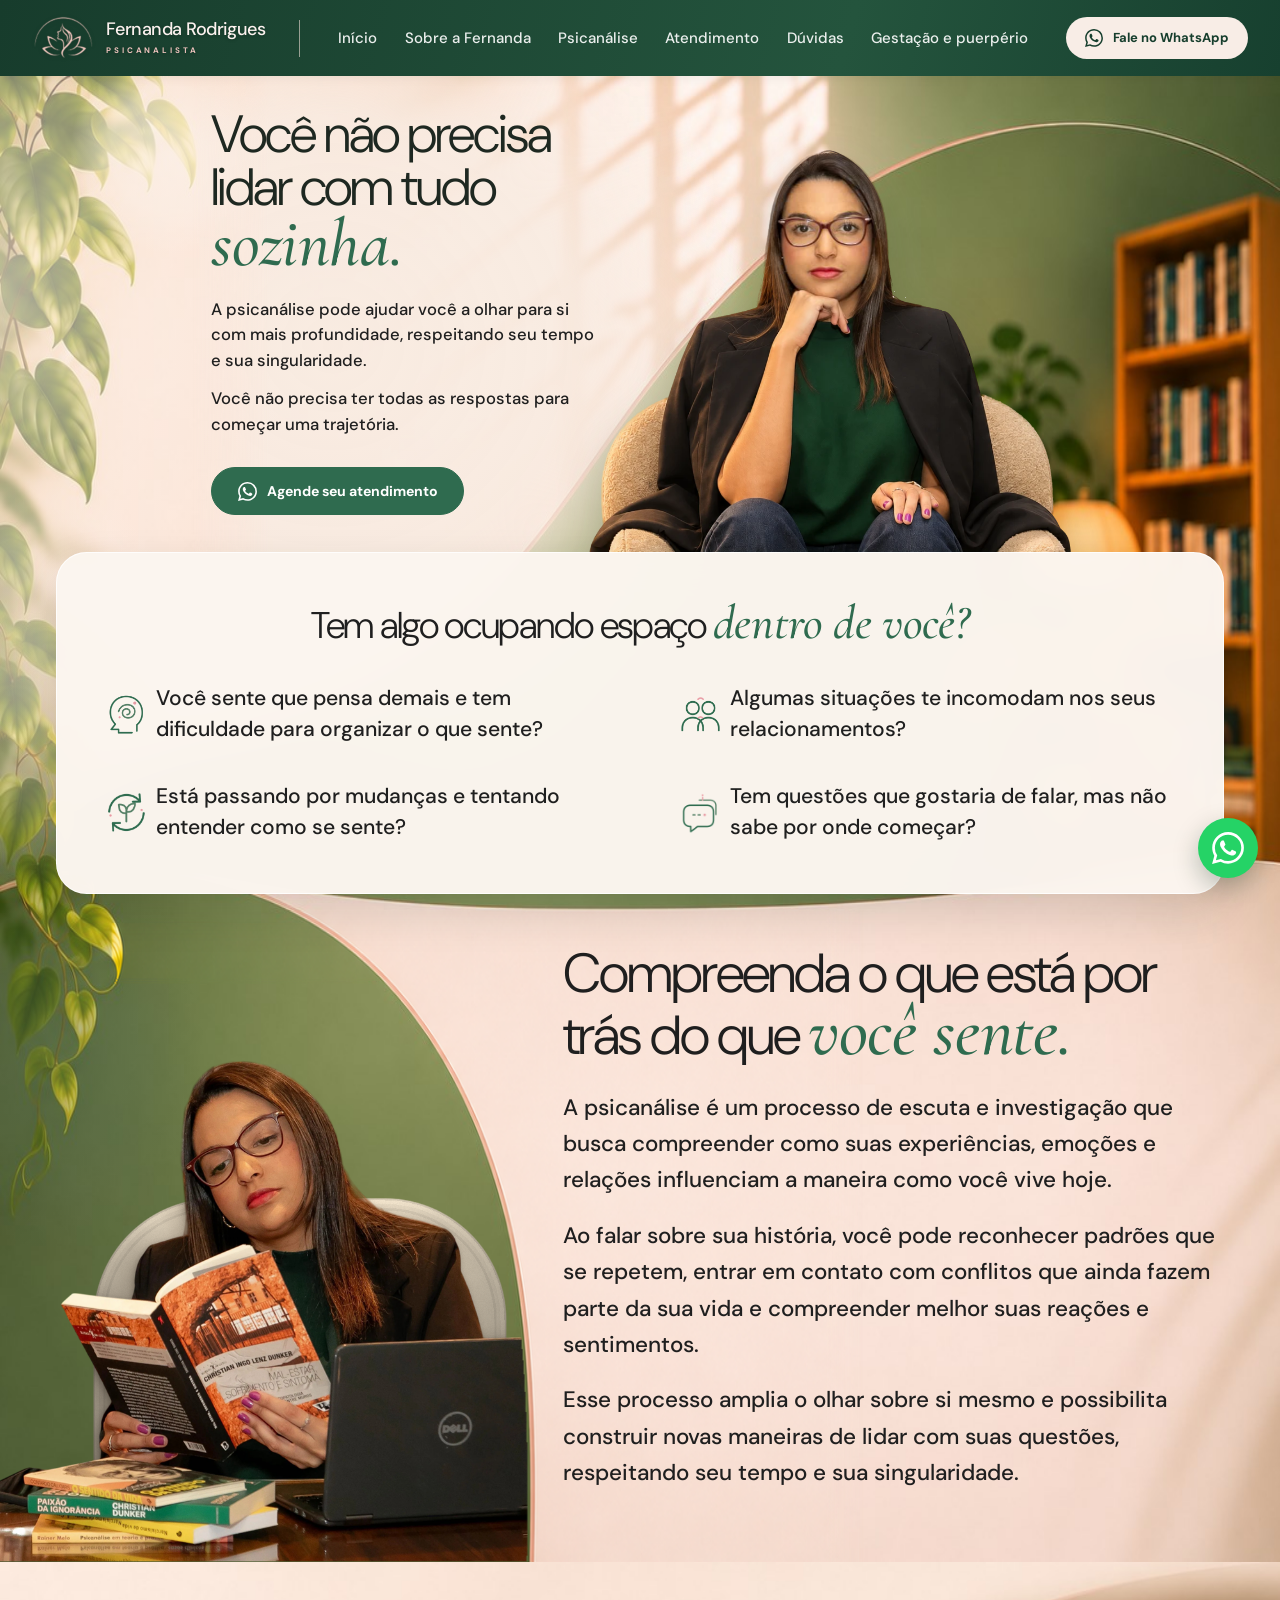
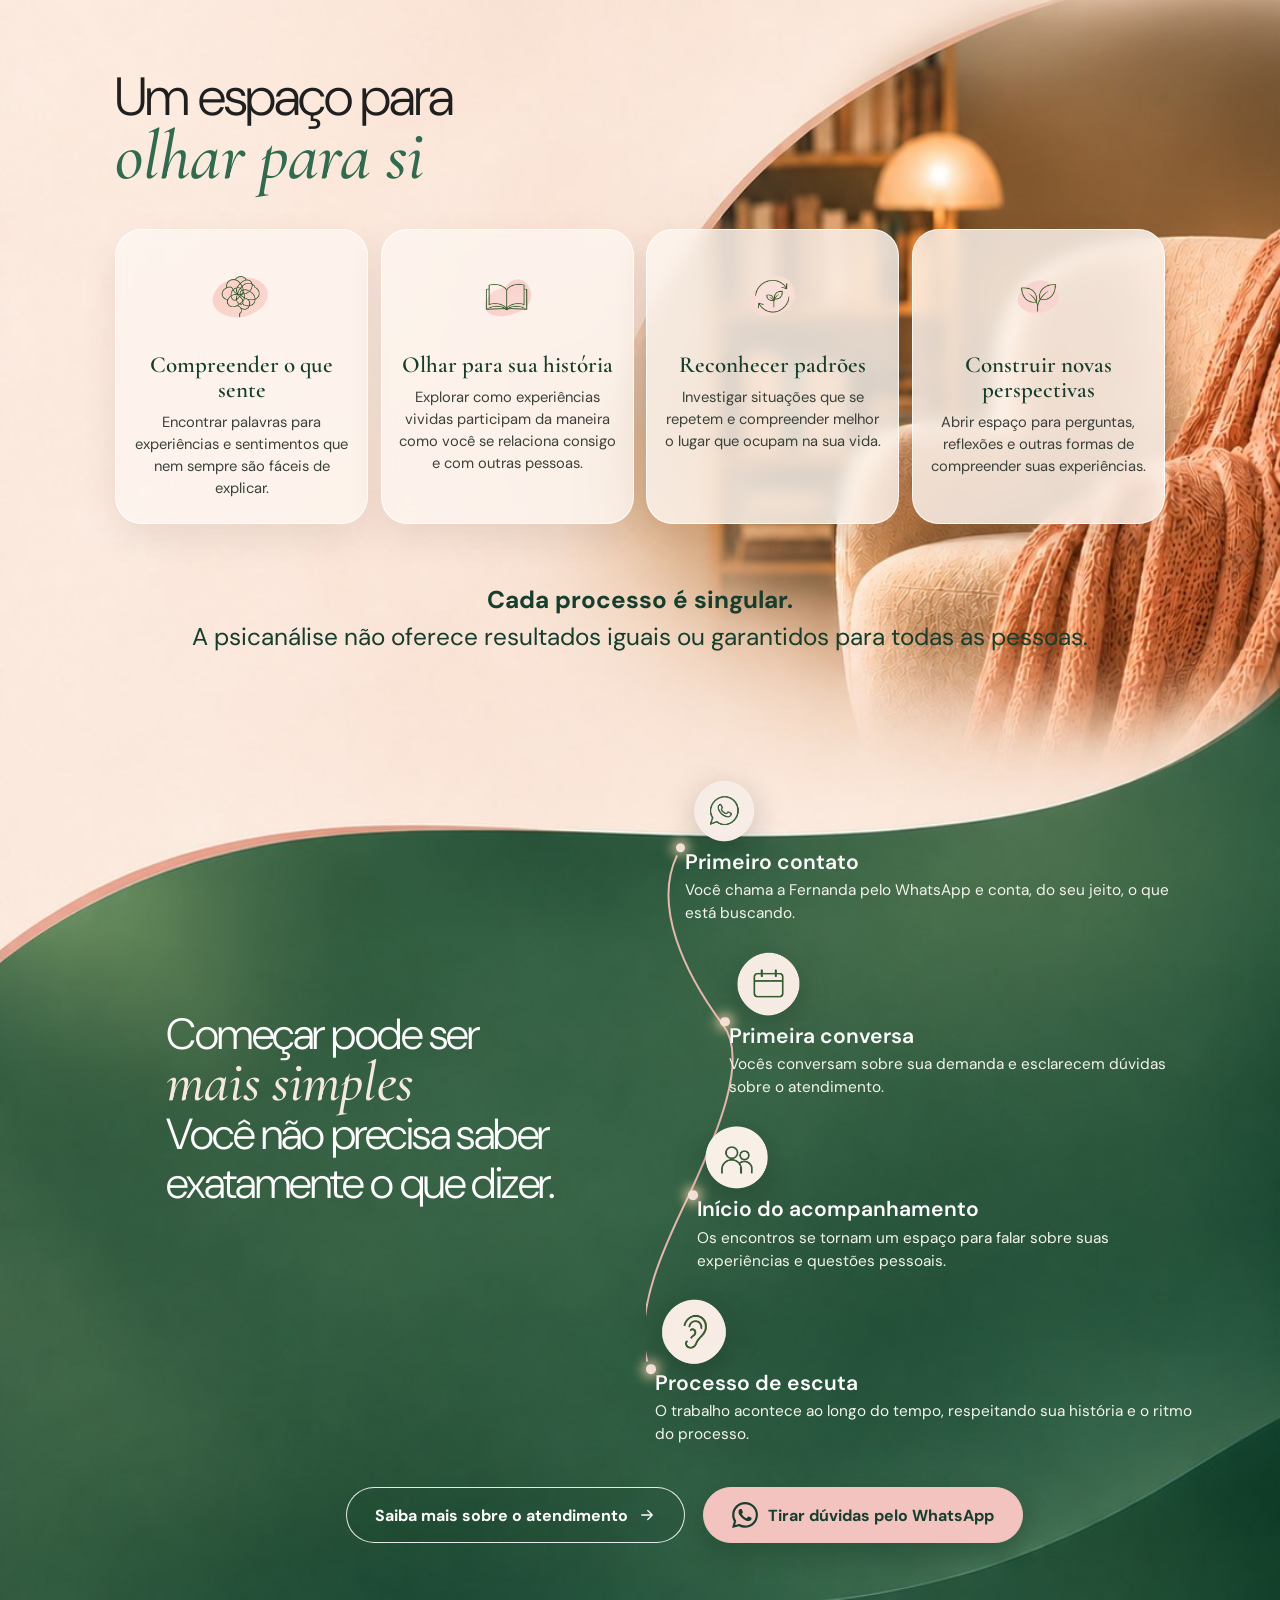
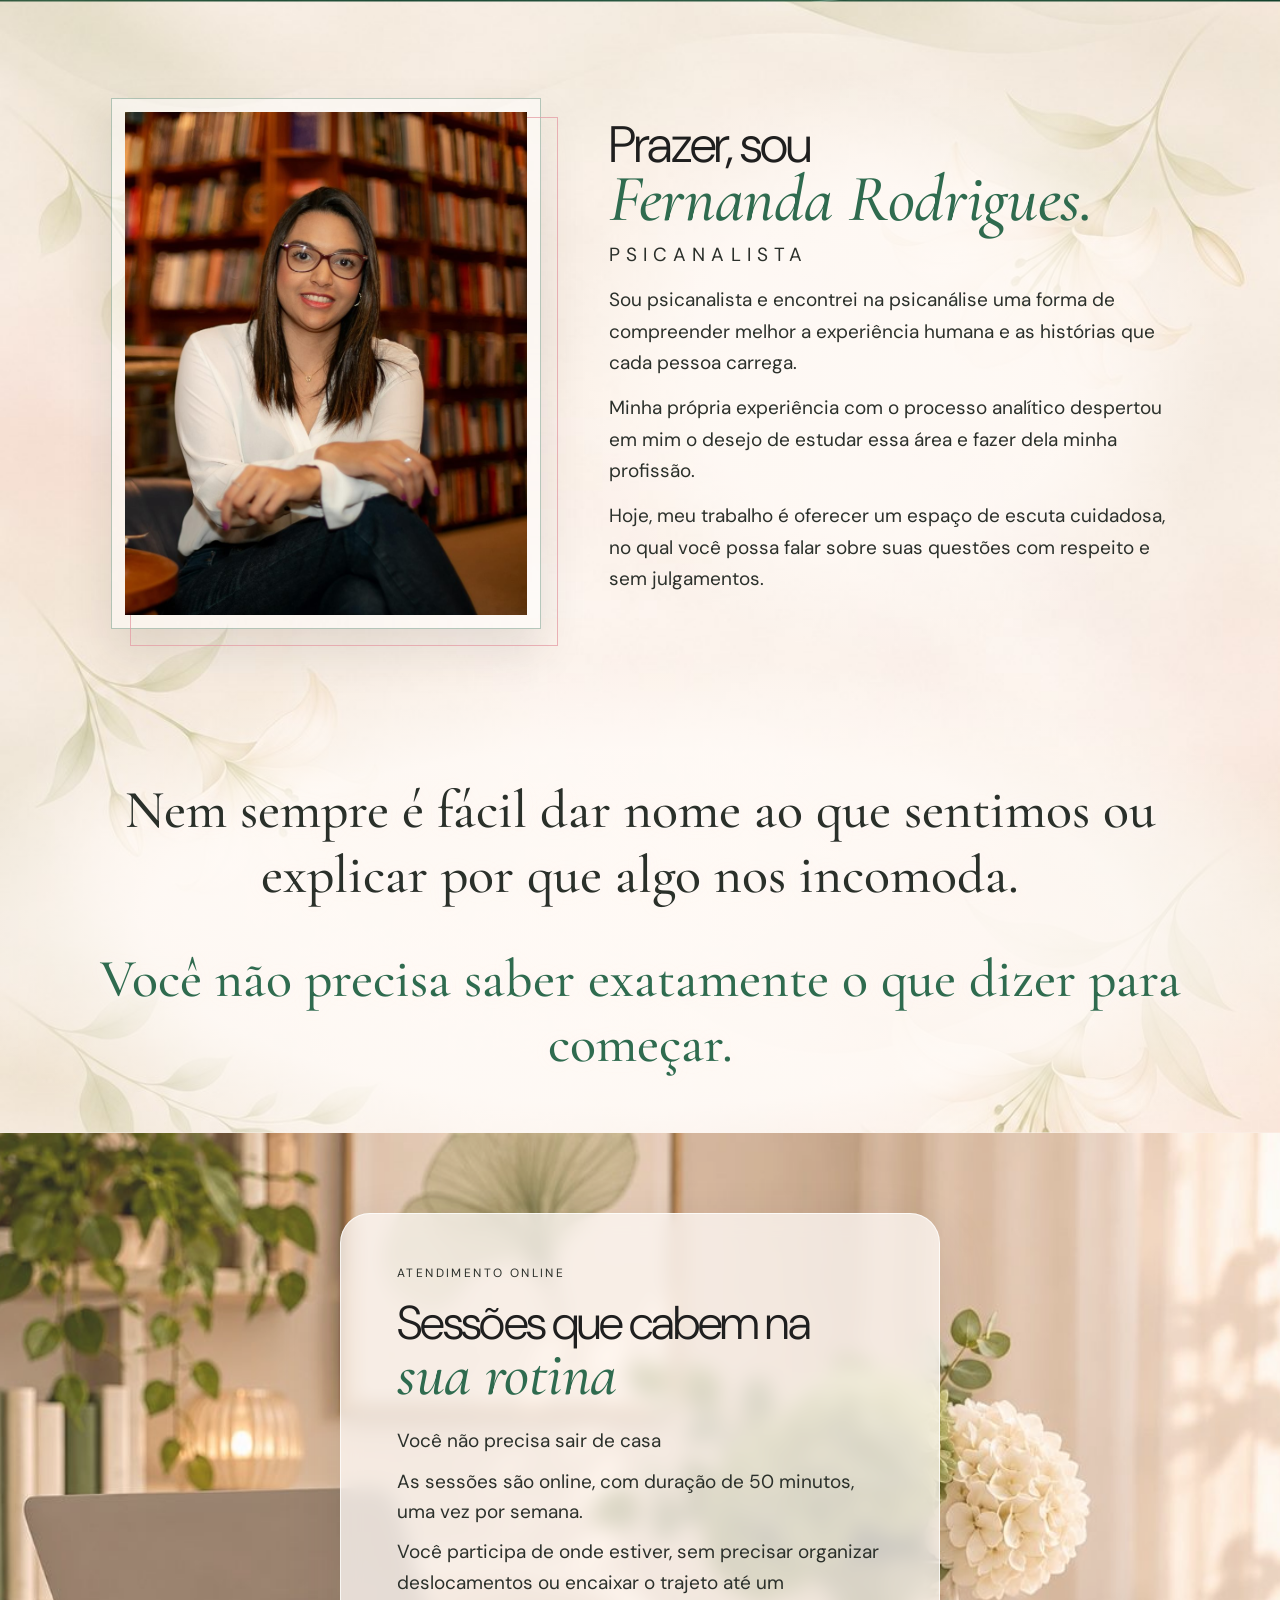
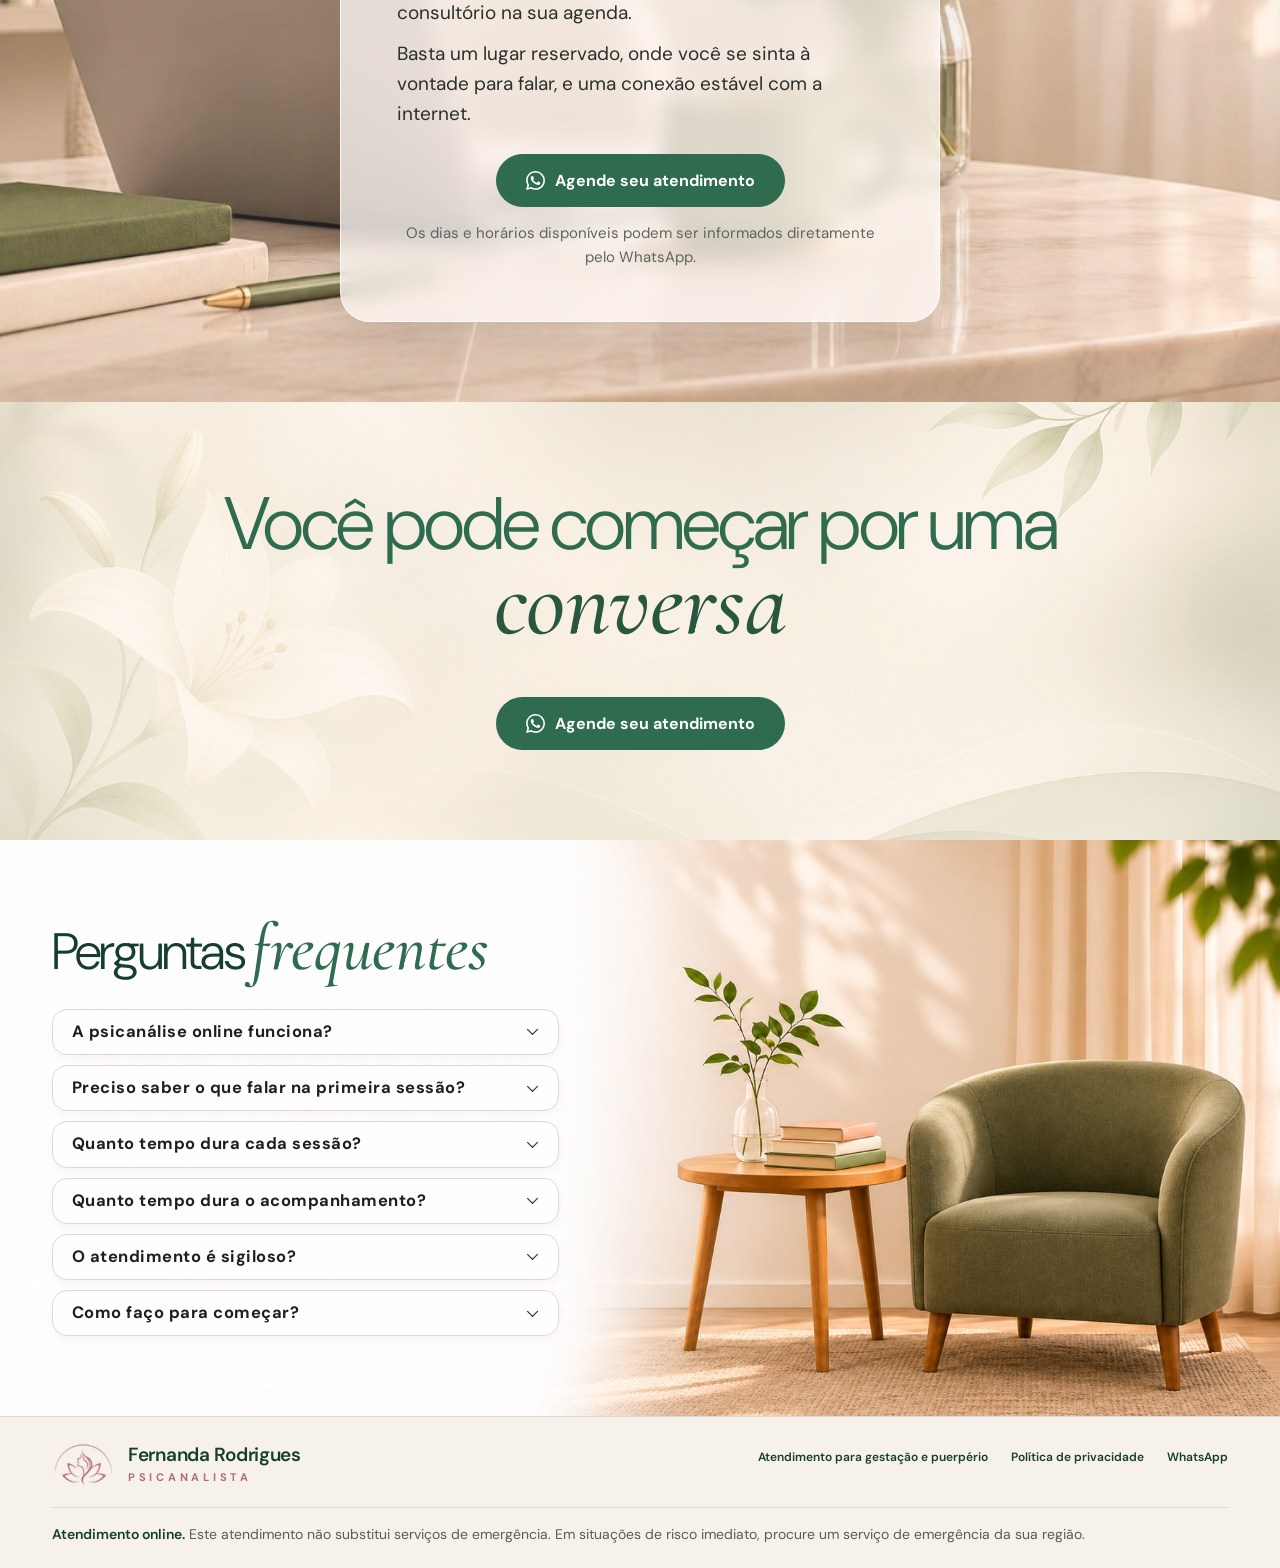
==== site-geral/index.html @ 42546465 "Converte PNGs para WebP sem perda (rosto da Fernanda identico) - 17 imagens PNG (icones, logos, reco" ====
<!doctype html>
<html lang="pt-BR">
<head>
  <meta charset="utf-8">
  <meta name="viewport" content="width=device-width, initial-scale=1">
  <title>Fernanda Rodrigues | Psicanalista Online</title>
  <meta name="description" content="Conheça o atendimento de psicanálise online de Fernanda Rodrigues. Um espaço de escuta cuidadosa para falar sobre sentimentos, relações e sua própria história.">
  <meta name="theme-color" content="#2F6B4F">
  <meta name="robots" content="index, follow">
  <link rel="icon" type="image/svg+xml" href="assets/icons/favicon.svg">
  <link rel="preconnect" href="https://fonts.googleapis.com">
  <link rel="preconnect" href="https://fonts.gstatic.com" crossorigin>
  <link href="https://fonts.googleapis.com/css2?family=Cormorant+Garamond:ital,wght@0,500;1,500;1,600&family=DM+Sans:opsz,wght@9..40,300..700&display=swap" rel="stylesheet">
  <link rel="preload" as="image" href="assets/img/fundo-cenario-sage.jpg" media="(min-width:901px)" fetchpriority="high">
  <link rel="preload" as="image" href="assets/img/fernanda-poltrona-real.webp" fetchpriority="high">
  <link rel="stylesheet" href="styles.min.css">
  <script defer src="script.js"></script>
</head>
<body>
  <a class="skip-link" href="#conteudo">Pular para o conteúdo</a>
  <!-- 1. TOPO / HERO -->
  <header class="site-header" id="inicio">
    <div class="header-container shell">
      <a class="brand" href="#inicio" aria-label="Fernanda Rodrigues, psicanalista, início">
        <img class="brand-logo" src="assets/img/logo-lotus.webp" width="372" height="264" alt="">
        <span class="brand-name">Fernanda Rodrigues<small>PSICANALISTA</small></span>
      </a>
      <div class="header-rule" aria-hidden="true"></div>
      <nav id="main-nav" class="nav" aria-label="Navegação principal">
        <a href="#inicio" class="nav-link is-active">Início</a>
        <a href="#sobre">Sobre a Fernanda</a>
        <a href="#psicanalise">Psicanálise</a>
        <a href="#atendimento">Atendimento</a>
        <a href="#duvidas">Dúvidas</a>
        <a href="#gestacao" class="js-gestation">Gestação e puerpério</a>
      </nav>
      <a class="pill pill-light header-cta js-whatsapp" href="#contato" data-contact="whatsapp"><svg aria-hidden="true"><use href="#icon-whatsapp-solid"/></svg> Fale no WhatsApp</a>
      <button id="menu-toggle" type="button" class="menu-toggle" aria-controls="main-nav" aria-expanded="false" aria-label="Abrir menu de navegação">
        <span></span><span></span><span></span>
      </button>
    </div>
  </header>
  <!-- reusable inline outline SVG icons for crisp scaling -->
  <svg class="svg-sprite" xmlns="http://www.w3.org/2000/svg" aria-hidden="true" focusable="false">
    <symbol id="icon-whatsapp" viewBox="0 0 24 24"><path d="M20.4 11.5a8.4 8.4 0 0 1-12.6 7.2L3.5 20l1.4-4.1a8.4 8.4 0 1 1 15.5-4.4Z"/><path d="M9.1 8.1c-.4-.7-.7-.7-1-.7s-.5.1-.8.5c-.3.4-.7 1-.6 1.8.3 2 2.7 4.7 4.9 5.7 1.9.8 2.8.4 3.3-.1.4-.4.7-1.1.7-1.5s-.1-.5-.5-.7l-1.5-.7c-.3-.1-.5-.1-.7.2l-.7.8c-.2.2-.4.3-.8.1-1.3-.6-2.3-1.4-3.1-2.6-.2-.3 0-.5.2-.7l.5-.6c.1-.2.1-.5 0-.7Z"/></symbol>
    <symbol id="icon-whatsapp-solid" viewBox="0 0 24 24"><path fill="currentColor" stroke="none" d="M17.472 14.382c-.297-.149-1.758-.867-2.03-.967-.273-.099-.471-.148-.67.15-.197.297-.767.966-.94 1.164-.173.199-.347.223-.644.075-.297-.15-1.255-.463-2.39-1.475-.883-.788-1.48-1.761-1.653-2.059-.173-.297-.018-.458.13-.606.134-.133.298-.347.446-.52.149-.174.198-.298.298-.497.099-.198.05-.371-.025-.52-.075-.149-.669-1.612-.916-2.207-.242-.579-.487-.5-.669-.51-.173-.008-.371-.01-.57-.01-.198 0-.52.074-.792.372-.272.297-1.04 1.016-1.04 2.479 0 1.462 1.065 2.875 1.213 3.074.149.198 2.096 3.2 5.077 4.487.709.306 1.262.489 1.694.625.712.227 1.36.195 1.871.118.571-.085 1.758-.719 2.006-1.413.248-.694.248-1.289.173-1.413-.074-.124-.272-.198-.57-.347m-5.421 7.403h-.004a9.87 9.87 0 01-5.031-1.378l-.361-.214-3.741.982.998-3.648-.235-.374a9.86 9.86 0 01-1.51-5.26c.001-5.45 4.436-9.884 9.888-9.884 2.64 0 5.122 1.03 6.988 2.898a9.825 9.825 0 012.893 6.994c-.003 5.45-4.437 9.884-9.885 9.884m8.413-18.297A11.815 11.815 0 0012.05 0C5.495 0 .16 5.335.157 11.892c0 2.096.547 4.142 1.588 5.945L.057 24l6.305-1.654a11.882 11.882 0 005.683 1.448h.005c6.554 0 11.89-5.335 11.893-11.893a11.821 11.821 0 00-3.48-8.413Z"/></symbol>
    <symbol id="icon-chevron" viewBox="0 0 24 24"><path d="m5 9 7 7 7-7"/></symbol>
    <symbol id="icon-check" viewBox="0 0 24 24"><path d="m5 12 4 4L19 6"/></symbol>
    <symbol id="icon-chat" viewBox="0 0 24 24"><path d="M21 11.5a8.5 8.5 0 0 1-8.5 8.5 8.6 8.6 0 0 1-4-.9L3 21l1.8-5.3a8.5 8.5 0 1 1 16.2-4.2Z"/><path d="M8 11.5h8"/></symbol>
    <symbol id="icon-calendar" viewBox="0 0 24 24"><rect x="3" y="5" width="18" height="16" rx="2"/><path d="M7 3v4M17 3v4M3 10h18"/></symbol>
    <symbol id="icon-people" viewBox="0 0 24 24"><circle cx="12" cy="8" r="3"/><path d="M6 21v-3a6 6 0 0 1 12 0v3M18 7a3 3 0 0 1 1 5M21 19v-1a5 5 0 0 0-3-4M6 7a3 3 0 0 0-1 5M3 19v-1a5 5 0 0 1 3-4"/></symbol>
    <symbol id="icon-cycle" viewBox="0 0 24 24"><path d="M3.5 9.5a9 9 0 0 1 14.85-3.4L22 9.5M2 14.5l3.65 3.4A9 9 0 0 0 20.5 14.5"/><path d="M22 4v5.5h-5.5M2 20v-5.5h5.5"/></symbol>
    <symbol id="icon-ear" viewBox="0 0 24 24"><path d="M6 8.5a6.5 6.5 0 1 1 13 0c0 6-6 6-6 10a3.5 3.5 0 1 1-7 0"/><path d="M15 8.5a2.5 2.5 0 0 0-5 0v1a2 2 0 1 1 0 4"/></symbol>
    <symbol id="icon-brain" viewBox="0 0 24 24"><path d="M12 5a3 3 0 0 0-5.4-1.7A4 4 0 0 0 4 9.9 4 4 0 0 0 5 17a3 3 0 0 0 5 2.7l2-2.2V5ZM12 5a3 3 0 0 1 5.4-1.7A4 4 0 0 1 20 9.9 4 4 0 0 1 19 17a3 3 0 0 1-5 2.7l-2-2.2V5Z"/><path d="M8 9c1 0 2 1 2 2M16 9c-1 0-2 1-2 2M8 15c2 0 3-1 4-2m4 2c-2 0-3-1-4-2"/></symbol>
    <symbol id="icon-book" viewBox="0 0 24 24"><path d="M12 20c-3-2-6-2.5-10-2V4c4-.5 7 0 10 2 3-2 6-2.5 10-2v14c-4-.5-7 0-10 2ZM12 6v14"/></symbol>
    <symbol id="icon-sprout" viewBox="0 0 24 24"><path d="M12 21V11M12 15C5 16 3 12 3 6c6 0 9 3 9 9Zm0-3c0-6 3-9 9-9 0 6-3 9-9 9Z"/></symbol>
    <symbol id="icon-arrow" viewBox="0 0 24 24"><path d="M5 12h14m-6-6 6 6-6 6"/></symbol>
    <symbol id="icon-plus" viewBox="0 0 24 24"><path d="M12 4v16M4 12h16"/></symbol>
  </svg>

  <main id="conteudo">
    <!-- Seções 1 a 3 compartilham uma única imagem de fundo (assets/img/fundo-sessoes-1a3.webp) -->
    <div class="stage">
    <section class="hero" aria-labelledby="hero-title">
      <div class="hero-photo" role="img" aria-label="Fernanda Rodrigues sentada em uma poltrona, em um ambiente acolhedor com livros e luminária"></div>
      <img class="hero-cutout" src="assets/img/fernanda-poltrona-real.webp" width="1500" height="1000" fetchpriority="high" decoding="async" alt="Fernanda Rodrigues, psicanalista, sentada com a mão apoiada no queixo">
      <div class="shell hero-inner">
        <div class="hero-copy" data-reveal>
          <span class="hero-line" aria-hidden="true"></span>
          <h1 id="hero-title">Você não precisa<br>lidar com tudo<br><em>sozinha.</em></h1>
          <p class="hero-subtitle">A psicanálise pode ajudar você a olhar para si com mais profundidade, respeitando seu tempo e sua singularidade.</p>
          <p class="hero-subtitle">Você não precisa ter todas as respostas para começar uma trajetória.</p>
          <a class="pill pill-primary pill-lg js-whatsapp" href="#contato" data-contact="whatsapp"><svg aria-hidden="true"><use href="#icon-whatsapp-solid"/></svg> Agende seu atendimento</a>
        </div>
      </div>
    </section>

    <!-- 2. IDENTIFICAÇÃO -->
    <section class="recognition" aria-labelledby="recognition-title">
      <div class="shell recognition-shell">
        <div class="recognition-panel" data-reveal>
          <div class="recognition-heading"><h2 id="recognition-title">Tem algo ocupando espaço <em>dentro de você?</em></h2></div>
          <div class="recognition-content">
            <ul class="recognition-list">
              <li><img src="assets/icons/pergunta-1-pensar.webp" width="220" height="220" alt="" loading="lazy"><span>Você sente que pensa demais e tem dificuldade para organizar o que sente?</span></li>
              <li><img src="assets/icons/pergunta-2-relacoes.webp" width="220" height="220" alt="" loading="lazy"><span>Algumas situações te incomodam nos seus relacionamentos?</span></li>
              <li><img src="assets/icons/pergunta-3-mudancas.webp" width="220" height="220" alt="" loading="lazy"><span>Está passando por mudanças e tentando entender como se sente?</span></li>
              <li><img src="assets/icons/pergunta-4-falar.webp" width="220" height="220" alt="" loading="lazy"><span>Tem questões que gostaria de falar, mas não sabe por onde começar?</span></li>
            </ul>
          </div>
        </div>
      </div>
    </section>

    <!-- 3. PSICANÁLISE -->
    <section class="psycho-section" id="psicanalise" aria-labelledby="psycho-title">
      <div class="psycho-photo" aria-hidden="true"></div>
      <img class="psycho-cutout" src="assets/img/fernanda-livro-poltrona.webp" width="1400" height="933" alt="Fernanda Rodrigues lendo um livro em frente ao notebook" loading="lazy" decoding="async">
      <div class="shell psycho-inner">
        <div class="psycho-spacer" aria-hidden="true"></div>
        <div class="psycho-content" data-reveal>
          <h2 id="psycho-title">Compreenda o que está por trás do que <em>você sente.</em></h2>
          <p>A psicanálise é um processo de escuta e investigação que busca compreender como suas experiências, emoções e relações influenciam a maneira como você vive hoje.</p>
          <p>Ao falar sobre sua história, você pode reconhecer padrões que se repetem, entrar em contato com conflitos que ainda fazem parte da sua vida e compreender melhor suas reações e sentimentos.</p>
          <p>Esse processo amplia o olhar sobre si mesmo e possibilita construir novas maneiras de lidar com suas questões, respeitando seu tempo e sua singularidade.</p>
        </div>
      </div>
    </section>
    </div>

    <!-- 4. UM ESPAÇO PARA OLHAR PARA SI -->
    <div class="duo-bg">
    <section class="benefits-section" aria-labelledby="benefits-title">
      <div class="shell benefits-inner">
        <div class="benefits-heading" data-reveal><h2 id="benefits-title">Um espaço para<br><em>olhar para si</em></h2></div>
        <div class="benefits-grid">
          <details class="benefit" open data-reveal><summary><span class="benefit-icon"><img src="assets/icons/beneficio-compreender.webp" width="300" height="300" alt="" loading="lazy" decoding="async"></span><span class="benefit-title">Compreender o que sente</span><span class="benefit-more">Saiba mais <svg aria-hidden="true"><use href="#icon-plus"/></svg></span></summary><div class="benefit-answer"><p>Encontrar palavras para experiências e sentimentos que nem sempre são fáceis de explicar.</p></div></details>
          <details class="benefit" open data-reveal><summary><span class="benefit-icon"><img src="assets/icons/beneficio-historia.webp" width="300" height="300" alt="" loading="lazy" decoding="async"></span><span class="benefit-title">Olhar para sua história</span><span class="benefit-more">Saiba mais <svg aria-hidden="true"><use href="#icon-plus"/></svg></span></summary><div class="benefit-answer"><p>Explorar como experiências vividas participam da maneira como você se relaciona consigo e com outras pessoas.</p></div></details>
          <details class="benefit" open data-reveal><summary><span class="benefit-icon"><img src="assets/icons/beneficio-padroes.webp" width="300" height="300" alt="" loading="lazy" decoding="async"></span><span class="benefit-title">Reconhecer padrões</span><span class="benefit-more">Saiba mais <svg aria-hidden="true"><use href="#icon-plus"/></svg></span></summary><div class="benefit-answer"><p>Investigar situações que se repetem e compreender melhor o lugar que ocupam na sua vida.</p></div></details>
          <details class="benefit" open data-reveal><summary><span class="benefit-icon"><img src="assets/icons/beneficio-perspectivas.webp" width="300" height="300" alt="" loading="lazy" decoding="async"></span><span class="benefit-title">Construir novas perspectivas</span><span class="benefit-more">Saiba mais <svg aria-hidden="true"><use href="#icon-plus"/></svg></span></summary><div class="benefit-answer"><p>Abrir espaço para perguntas, reflexões e outras formas de compreender suas experiências.</p></div></details>
        </div>
        <p class="benefits-note"><strong>Cada processo é singular.</strong><br>A psicanálise não oferece resultados iguais ou garantidos para todas as pessoas.</p>
      </div>
    </section>

    <!-- 5. ATENDIMENTO -->
    <section class="process-section" id="atendimento" aria-labelledby="process-title">
      <div class="shell process-inner">
        <div class="section-head process-heading" data-reveal>
          <h2 id="process-title">Começar pode ser<br><em>mais simples</em><br>Você não precisa saber exatamente o que dizer.</h2>
        </div>
        <div class="process-grid" id="process-grid">
          <details class="process-item" open data-reveal><summary><span class="process-symbol"><img src="assets/icons/etapa-contato.webp" width="300" height="300" alt="" loading="lazy" decoding="async"></span><span class="process-title">Primeiro contato</span><span class="process-expand">Ver detalhes <svg aria-hidden="true"><use href="#icon-plus"/></svg></span></summary><div class="process-answer"><p>Você chama a Fernanda pelo WhatsApp e conta, do seu jeito, o que está buscando.</p></div></details>
          <details class="process-item" open data-reveal><summary><span class="process-symbol"><img src="assets/icons/etapa-conversa.webp" width="300" height="300" alt="" loading="lazy" decoding="async"></span><span class="process-title">Primeira conversa</span><span class="process-expand">Ver detalhes <svg aria-hidden="true"><use href="#icon-plus"/></svg></span></summary><div class="process-answer"><p>Vocês conversam sobre sua demanda e esclarecem dúvidas sobre o atendimento.</p></div></details>
          <details class="process-item" open data-reveal><summary><span class="process-symbol"><img src="assets/icons/etapa-acompanhamento.webp" width="300" height="300" alt="" loading="lazy" decoding="async"></span><span class="process-title">Início do acompanhamento</span><span class="process-expand">Ver detalhes <svg aria-hidden="true"><use href="#icon-plus"/></svg></span></summary><div class="process-answer"><p>Os encontros se tornam um espaço para falar sobre suas experiências e questões pessoais.</p></div></details>
          <details class="process-item" open data-reveal><summary><span class="process-symbol"><img src="assets/icons/etapa-escuta.webp" width="300" height="300" alt="" loading="lazy" decoding="async"></span><span class="process-title">Processo de escuta</span><span class="process-expand">Ver detalhes <svg aria-hidden="true"><use href="#icon-plus"/></svg></span></summary><div class="process-answer"><p>O trabalho acontece ao longo do tempo, respeitando sua história e o ritmo do processo.</p></div></details>
        </div>
        <div class="process-actions"><a class="pill pill-outline-light" href="#atendimento-online">Saiba mais sobre o atendimento <svg aria-hidden="true"><use href="#icon-arrow"/></svg></a><a class="pill pill-light pill-lg process-wa js-whatsapp" href="#contato" data-contact="whatsapp"><svg aria-hidden="true"><use href="#icon-whatsapp-solid"/></svg> Tirar dúvidas pelo WhatsApp</a></div>
      </div>
    </section>
    </div>
    <!-- 6. SOBRE -->
    <div class="sq-bg">
    <section class="about-section" id="sobre" aria-labelledby="about-title">
      <div class="shell about-inner">
        <figure class="about-frame"><img src="assets/img/fernanda-sobre-retrato.jpg" width="900" height="1125" loading="lazy" alt="Fernanda Rodrigues sorrindo, de blusa branca, sentada em uma biblioteca com livros e uma xícara"></figure>
        <div class="about-copy" data-reveal>
          <h2 id="about-title">Prazer, sou<br><em>Fernanda Rodrigues.</em></h2>
          <p class="about-role">PSICANALISTA</p>
          <p>Sou psicanalista e encontrei na psicanálise uma forma de compreender melhor a experiência humana e as histórias que cada pessoa carrega.</p>
          <p>Minha própria experiência com o processo analítico despertou em mim o desejo de estudar essa área e fazer dela minha profissão.</p>
          <p>Hoje, meu trabalho é oferecer um espaço de escuta cuidadosa, no qual você possa falar sobre suas questões com respeito e sem julgamentos.</p>
        </div>
      </div>
    </section>

    <!-- 7. FRASE DE ACOLHIMENTO -->
    <section class="quote-section" aria-label="Acolhimento">
      <div class="shell quote-inner" data-reveal>
        <p class="quote-text">Nem sempre é fácil dar nome ao que sentimos ou explicar por que algo nos incomoda.</p>
        <p class="quote-text quote-text-2"><em>Você não precisa saber exatamente o que dizer para começar.</em></p>
      </div>
    </section>
    </div>

    <!-- 9. ATENDIMENTO ONLINE -->
    <section class="online-section" id="atendimento-online" aria-labelledby="online-title">
      <div class="online-photo" role="img" aria-label="Mesa clara com notebook, caneca verde e flores, em um ambiente iluminado"></div>
      <div class="shell online-inner">
        <div class="online-text" data-reveal>
          <p class="eyebrow">ATENDIMENTO ONLINE</p>
          <h2 id="online-title">Sessões que cabem na <em class="hl">sua rotina</em></h2>
          <h3>Você não precisa sair de casa</h3>
          <p>As sessões são online, com duração de 50 minutos, uma vez por semana.</p>
          <p>Você participa de onde estiver, sem precisar organizar deslocamentos ou encaixar o trajeto até um consultório na sua agenda.</p>
          <p>Basta um lugar reservado, onde você se sinta à vontade para falar, e uma conexão estável com a internet.</p>
          <a href="#contato" class="pill pill-primary pill-lg js-whatsapp" data-contact="whatsapp"><svg aria-hidden="true"><use href="#icon-whatsapp-solid"/></svg> Agende seu atendimento</a>
          <p class="small-note">Os dias e horários disponíveis podem ser informados diretamente pelo WhatsApp.</p>
        </div>
      </div>
    </section>


    <!-- 11. CONVITE FINAL -->
    <section class="contact-section" id="contato" aria-labelledby="contact-title">
      <div class="contact-texture" aria-hidden="true"></div>
      <div class="shell contact-inner" data-reveal><h2 id="contact-title">Você pode começar por uma <em>conversa</em></h2><a class="pill pill-light pill-lg js-whatsapp" href="#contato" data-contact="whatsapp"><svg aria-hidden="true"><use href="#icon-whatsapp-solid"/></svg> Agende seu atendimento</a></div>
    </section>

    <!-- 10. DÚVIDAS / FAQ -->
    <section class="faq-section" id="duvidas" aria-labelledby="faq-title">
      <div class="faq-photo" aria-hidden="true"></div>
      <div class="shell faq-inner">
            <div class="faq-heading" data-reveal><h2 id="faq-title">Perguntas <em>frequentes</em></h2></div>
        <div class="faq-questions">
          <details class="faq-item"><summary>A psicanálise online funciona?<svg aria-hidden="true"><use href="#icon-chevron"/></svg></summary><div class="faq-answer"><p>O atendimento online permite realizar os encontros a distância. A experiência depende de diferentes fatores, incluindo suas necessidades, as condições de atendimento e o desenvolvimento do processo.</p></div></details>
          <details class="faq-item"><summary>Preciso saber o que falar na primeira sessão?<svg aria-hidden="true"><use href="#icon-chevron"/></svg></summary><div class="faq-answer"><p>Não. Você pode começar contando o que trouxe você até aqui, mesmo que ainda não consiga organizar tudo em palavras.</p></div></details>
          <details class="faq-item"><summary>Quanto tempo dura cada sessão?<svg aria-hidden="true"><use href="#icon-chevron"/></svg></summary><div class="faq-answer"><p>Cada sessão tem duração de 50 minutos, com encontros uma vez por semana.</p></div></details>
          <details class="faq-item"><summary>Quanto tempo dura o acompanhamento?<svg aria-hidden="true"><use href="#icon-chevron"/></svg></summary><div class="faq-answer"><p>Não existe um prazo único. A duração depende das questões trabalhadas e do desenvolvimento de cada processo.</p></div></details>
          <details class="faq-item"><summary>O atendimento é sigiloso?<svg aria-hidden="true"><use href="#icon-chevron"/></svg></summary><div class="faq-answer"><p>Sim, a escuta deve respeitar a privacidade e a confidencialidade, observados os limites e as exceções aplicáveis. Fernanda poderá explicar como isso funciona no atendimento.</p></div></details>
          <details class="faq-item"><summary>Como faço para começar?<svg aria-hidden="true"><use href="#icon-chevron"/></svg></summary><div class="faq-answer"><p>É só enviar uma mensagem pelo WhatsApp. Você pode tirar suas dúvidas e conhecer as condições do atendimento antes de decidir.</p></div></details>
        </div>
      </div>
    </section>
  </main>

  <!-- 12. RODAPÉ / CONFIANÇA -->
  <footer class="footer"><div class="shell footer-inner"><div class="footer-brand"><img class="footer-logo" src="assets/img/logo-lotus-rosa.webp" width="372" height="264" alt=""><div><strong>Fernanda Rodrigues</strong><span class="footer-role">PSICANALISTA</span></div></div><nav class="footer-nav" aria-label="Links úteis"><button type="button" class="footer-link" id="gestation-link">Atendimento para gestação e puerpério</button><a href="privacidade.html">Política de privacidade</a><a href="#contato" class="js-whatsapp" data-contact="whatsapp">WhatsApp</a></nav></div><p class="emergency-note shell"><strong>Atendimento online.</strong> Este atendimento não substitui serviços de emergência. Em situações de risco imediato, procure um serviço de emergência da sua região.</p></footer>

  <a class="whatsapp-float js-whatsapp" href="#contato" data-contact="whatsapp" aria-label="Fale no WhatsApp"><svg aria-hidden="true"><use href="#icon-whatsapp-solid"/></svg></a>

  <dialog class="contact-dialog" id="contact-dialog" aria-labelledby="dialog-title"><form method="dialog"><button class="dialog-close" aria-label="Fechar janela" value="cancel">×</button></form><span class="eyebrow">CONTATO</span><h2 id="dialog-title">Agende seu atendimento</h2><p>O número de WhatsApp da Fernanda ainda precisa ser configurado neste projeto. Enquanto isso, você pode copiar a mensagem preparada para o primeiro contato.</p><div class="message-preview" id="message-preview">Olá, Fernanda! Conheci seu site e gostaria de saber mais sobre o atendimento de psicanálise online. Poderia me explicar como funciona e quais são as condições?</div><button class="pill pill-primary" id="copy-message" type="button">Copiar mensagem</button><p class="dialog-small">O responsável pelo site pode inserir o número em <code>script.js</code>, no campo <code>WHATSAPP_NUMBER</code>.</p></dialog>
  <dialog class="contact-dialog" id="page-dialog" aria-labelledby="page-dialog-title"><form method="dialog"><button class="dialog-close" aria-label="Fechar janela" value="cancel">×</button></form><span class="eyebrow">ATENDIMENTO ESPECIALIZADO</span><h2 id="page-dialog-title">Gestação e puerpério</h2><p>A página específica poderá ser vinculada aqui quando seu endereço estiver definido. O conteúdo desta landing page geral permanece disponível normalmente.</p><button type="button" class="pill pill-primary dialog-dismiss">Voltar à página</button></dialog>
</body>
</html>
---- site-geral/styles.min.css ----
:root{--green:#2F6B4F;--green-support:#A7B7A6;--green-deep:#163E2D;--green-mid:#28573F;--rose:#E59BA4;--rose-soft:#F8E9EC;--base:#FAFBF9;--text:#1F1F1F;--cream:#FBF4EE;--line:rgba(47,107,79,.16);--shadow:0 22px 52px rgba(29,43,33,.11);--serif:'Cormorant Garamond','Cormorant',Georgia,'Times New Roman',serif;--sans:'DM Sans',Arial,sans-serif;--shell:1240px}*{box-sizing:border-box}html{scroll-behavior:smooth;scroll-padding-top:94px}body{margin:0;color:var(--text);background:var(--base);font:400 16px/1.55 var(--sans);-webkit-font-smoothing:antialiased;overflow-x:hidden}button,a{-webkit-tap-highlight-color:transparent}button{font:inherit}a{color:inherit}img{display:block;max-width:100%}svg{display:inline-block;width:1.25em;height:1.25em;fill:none;stroke:currentColor;stroke-linecap:round;stroke-linejoin:round;stroke-width:1.7}:focus-visible{outline:3px solid var(--rose);outline-offset:4px}.shell{width:min(var(--shell),calc(100% - 104px));margin-inline:auto}.svg-sprite{position:absolute;width:0;height:0;overflow:hidden}h1,h2,h3,p{margin-top:0}em{color:var(--green);font-family:var(--sans);font-weight:500}p{line-height:1.59}.skip-link{position:fixed;top:-100px;left:20px;z-index:1000;padding:12px 19px;color:white;background:var(--green-deep);border-radius:9px}.skip-link:focus{top:12px}.eyebrow{display:block;margin-bottom:15px;font:700 11px/1.3 var(--sans);letter-spacing:.23em;color:var(--green)}.pill{display:inline-flex;justify-content:center;align-items:center;gap:10px;appearance:none;border:1px solid transparent;border-radius:999px;padding:11px 21px;text-decoration:none;white-space:nowrap;font:700 13px/1.2 var(--sans);cursor:pointer;transition:transform .2s ease,box-shadow .2s ease,background-color .2s ease}.pill:hover{transform:translateY(-2px);box-shadow:0 8px 19px rgba(20,52,35,.19)}.pill svg{width:19px;height:19px}.pill-primary{background:var(--green);border-color:var(--green);color:#fff}.pill-primary:hover{background:#25583f}.pill-light{background:#F8EDE6;color:var(--green-deep)}.pill-lg{padding:16px 29px}.pill-outline-light{border:1px solid rgba(255,255,255,.88);padding:11px 22px}:root{--header-h:76px;--hero-h:615px}.site-header{height:var(--header-h);background:linear-gradient(105deg,#173c2c 0%,#24543d 66%,#17402f 100%);color:#fff;position:relative;z-index:50;box-shadow:0 2px 10px rgba(20,40,31,.06)}.header-container{display:flex;align-items:center;gap:30px;height:100%;position:relative;z-index:2}.brand{color:#fff;display:flex;align-items:center;gap:12px;text-decoration:none;min-width:250px;flex-shrink:0}.brand-logo{display:block;height:54px;width:auto;flex-shrink:0;filter:drop-shadow(0 1px 2px rgba(10,30,20,.35))}.brand-name{display:flex;flex-direction:column;font:500 21px/1.05 var(--sans);color:#FBF1EE;text-shadow:0 1px 3px rgba(10,30,20,.35)}.brand-name small{font:700 9px/1.3 var(--sans);letter-spacing:.36em;margin-top:6px;color:#EFC4BE}.header-rule{height:37px;width:1px;background:rgba(245,226,218,.58);flex-shrink:0}.nav{display:flex;justify-content:center;align-items:center;flex:1;gap:clamp(16px,2.1vw,34px);white-space:nowrap}.nav a{font-weight:500;text-decoration:none;opacity:.91;position:relative;padding:27px 0;transition:opacity .2s}.nav a:hover,.nav a.is-active{opacity:1}.nav a.is-active::after,.nav a:hover::after{content:'';height:2px;width:100%;position:absolute;bottom:19px;left:0;background:#e9b5ac}.header-cta{padding:12px 21px;flex-shrink:0}.menu-toggle{display:none;align-items:center;justify-content:center;flex-direction:column;gap:5px;padding:11px;border:1px solid rgba(255,255,255,.55);color:white;border-radius:10px;background:transparent;cursor:pointer}.menu-toggle span{width:20px;height:2px;background:currentColor;border-radius:4px}.hero{isolation:isolate;position:relative;min-height:var(--hero-h);background-color:#F6EDE4;overflow:hidden}.hero::before{content:none}.hero::after{content:'';position:absolute;z-index:-1;inset:0;background:linear-gradient(90deg,rgba(255,249,243,.33) 0%,rgba(255,248,240,.04) 54%,transparent 75%)}.hero-inner{min-height:var(--hero-h);position:relative;display:flex;align-items:center}.hero-copy{position:relative;z-index:3;max-width:585px;padding:37px 0 95px 8px}.hero-line{display:none}.hero h1{line-height:1.02;letter-spacing:-.04em;color:#1e2821}.hero h1 em{color:var(--green)}.hero-subtitle{font-weight:500;margin-bottom:12px}.recognition{background:linear-gradient(180deg,#f8f3ed,#faf7f1);position:relative;padding-bottom:24px}.recognition-shell{position:relative;z-index:4;padding-top:0}.recognition-panel{transform:translateY(-68px);margin-bottom:-55px;background:rgba(255,248,245,.96);border:1px solid rgba(255,255,255,.83);border-radius:28px;padding:34px 39px;box-shadow:0 20px 48px rgba(35,43,35,.13);grid-template-columns:36% 64%;backdrop-filter:blur(15px)}.recognition-heading{border-right:2px solid var(--rose);display:flex;align-items:center}.recognition h2{margin-bottom:0}.recognition-list{padding:0;list-style:none;column-gap:24px;row-gap:13px}.recognition-list li{display:flex;font-weight:500}.recognition-list li svg{border-radius:50%;color:white;background:var(--green-support);stroke-width:2.6}.psycho-section{min-height:467px;position:relative;overflow:hidden;background:#f7f0e9}.psycho-photo{position:absolute;inset:0;background:url('assets/img/fundo-psicanalise.webp') center 64%/cover no-repeat}.psycho-section::after{content:'';position:absolute;top:0;bottom:0;left:46%;right:0;background:linear-gradient(90deg,rgba(250,246,240,.14),rgba(255,250,245,.55) 58%,rgba(255,250,245,.65));pointer-events:none}.psycho-inner{position:relative;z-index:1;display:grid;grid-template-columns:43% 57%;align-items:center;min-height:467px}.psycho-content{padding:47px 30px 51px 4px;max-width:680px}.psycho-content h2{margin-bottom:20px}.psycho-content p{line-height:1.59;font-weight:500;max-width:625px;margin-bottom:10px}.process-section{color:white;background:#1d523a url('assets/icons/fundo_seccao_verde.svg') center/cover no-repeat;padding:54px 0 51px;position:relative;overflow:hidden}.process-section::after{content:'';pointer-events:none;position:absolute;inset:0;background:radial-gradient(circle at 0 20%,rgba(167,183,166,.2),transparent 34%),radial-gradient(circle at 92% 100%,rgba(9,43,28,.27),transparent 52%)}.process-inner{position:relative;z-index:1}.section-head{text-align:center}.process-heading h2{margin-bottom:12px;color:#fff}.process-heading h2 em{color:#f5e8df}.process-heading p{font:400 16px/1.5 var(--sans);margin-bottom:37px}.process-grid{display:grid;grid-template-columns:repeat(4,1fr);gap:15px;align-items:start;position:relative}.process-grid:before{content:'';position:absolute;height:1px;top:34px;left:11%;right:11%;border-top:1px dashed rgba(244,236,224,.76)}.process-item{position:relative;z-index:2;text-align:center;border-radius:18px;transition:background .2s}.process-item>summary{cursor:pointer;list-style:none;display:flex;flex-direction:column;align-items:center;gap:11px;padding:0 7px;min-height:125px}.process-item summary::-webkit-details-marker{display:none}.process-symbol{width:70px;height:70px;border-radius:50%;border:4px solid rgba(255,255,255,.08);display:grid;place-items:center;transition:transform .2s}.process-symbol svg{width:33px;height:33px}.process-item summary:hover .process-symbol{transform:translateY(-4px)}.process-title{line-height:1.35;font-weight:700}.process-expand{display:inline-flex;align-items:center;gap:5px;opacity:0;transition:opacity .2s}.process-expand svg{width:12px;height:12px}.process-item:hover .process-expand,.process-item:focus-within .process-expand,.process-item[open] .process-expand{opacity:1}.process-item[open] .process-expand svg{transform:rotate(45deg)}.process-answer{padding:1px 17px 15px;animation:fadeIn .2s ease}.process-answer p{line-height:1.55;margin:0}.process-actions{display:flex;justify-content:center;margin-top:25px;flex-wrap:wrap}.about-section{position:relative;overflow:hidden}.about-section:after{content:'';width:440px;height:440px;position:absolute;right:-280px;bottom:-330px;background:var(--green-support);border-radius:50%;opacity:.16}.about-inner{gap:16px;align-items:center}.about-copy{max-width:760px}.about-copy h2 em{color:var(--green)}.about-copy p{font-weight:500}.benefits-section{position:relative;background:linear-gradient(180deg,#fcf7f2 0%,#fbf1ef 100%)}.benefits-inner{grid-template-columns:21% 79%;column-gap:0;align-items:start}.benefits-heading .eyebrow{letter-spacing:.16em}.benefits-heading h2{line-height:1.06;margin-bottom:0}.benefits-grid{display:grid;grid-template-columns:repeat(4,minmax(0,1fr));gap:12px}.benefit{border-radius:24px;background:linear-gradient(130deg,#FBE7E5,#F7EBE8);border:1px solid rgba(255,255,255,.87);min-height:188px;box-shadow:0 10px 25px rgba(73,52,52,.035);transition:transform .2s,box-shadow .2s}.benefit:hover{transform:translateY(-4px);box-shadow:0 14px 26px rgba(73,52,52,.075)}.benefit[open]{background:#fff8f4}.benefit>summary{list-style:none;cursor:pointer;padding:19px 17px 15px;display:flex;flex-direction:column;align-items:center;text-align:center;gap:12px}.benefit summary::-webkit-details-marker{display:none}.benefit-icon{height:50px;width:50px;display:grid;place-items:center;border-radius:15px;background:rgba(255,255,255,.38)}.benefit-icon svg{width:36px;height:36px;color:var(--green);stroke-width:1.5}.benefit-title{font:600 17px/1.2 var(--sans);letter-spacing:-.015em;color:#2a302a;max-width:160px}.benefit-more{font-weight:700;color:var(--green);opacity:.8;display:inline-flex;align-items:center;gap:4px}.benefit-more svg{width:13px;height:13px}.benefit[open] .benefit-more svg{transform:rotate(45deg)}.benefit-answer{padding:0 17px 15px;text-align:center;animation:fadeIn .2s ease}.benefit-answer p{line-height:1.55;margin:0}.benefits-note{margin:21px 0 0;grid-column:2;text-align:center;font:400 15px/1.5 var(--sans)}.faq-section{background:linear-gradient(110deg,#FFF7F4 0%,#FFF8F4 72%,#F6EEE6 100%);overflow:hidden}.faq-heading h2{line-height:1.04;margin-bottom:0}.faq-questions{display:grid;grid-template-columns:1fr;gap:10px}.faq-item{background:rgba(255,255,255,.63);border:1px solid #E9D4CB;border-radius:15px;box-shadow:0 4px 10px rgba(50,37,30,.035);overflow:hidden}.faq-item summary{list-style:none;padding:13px 17px 13px 19px;display:flex;align-items:center;justify-content:space-between;gap:9px;font-weight:700;line-height:1.35;cursor:pointer}.faq-item summary::-webkit-details-marker{display:none}.faq-item summary svg{flex:0 0 17px;width:17px;height:17px;transition:transform .2s;color:var(--green-deep)}.faq-item[open]{background:white}.faq-item[open] summary svg{transform:rotate(180deg)}.faq-answer{border-top:1px solid #efdfd7;padding:11px 17px 16px 19px;animation:fadeIn .2s ease}.faq-answer p{margin:0}.faq-photo{align-self:stretch;overflow:hidden;border-top:2px solid rgba(229,155,164,.75);border-left:2px solid rgba(229,155,164,.75)}.faq-photo img{position:absolute;inset:0;width:100%;height:100%;object-fit:cover;object-position:52% 60%}.contact-section{color:#fff;overflow:hidden}.contact-section:before{content:'';pointer-events:none;position:absolute;inset:-60px;background:url('assets/icons/fundo_seccao_verde.svg') center/cover no-repeat;opacity:.42}.contact-section:after{content:'';pointer-events:none;position:absolute;height:420px;width:100%;bottom:-310px;left:0;border-radius:50% 50% 0 0;border-top:1.6px solid rgba(229,155,164,.71);transform:rotate(-8deg)}.contact-inner{text-align:center;max-width:880px;position:relative;z-index:1}.contact-inner h2{color:#fff}.contact-inner h2 em{color:#f6ebe5}.contact-inner p{margin:0 auto 7px;max-width:770px;line-height:1.55}.contact-inner .pill{margin-top:22px}.footer{background:#f7f1eb;border-top:1px solid rgba(50,82,64,.14);padding:26px 0 22px}.footer-inner{display:flex;justify-content:space-between;gap:35px;align-items:start}.footer-brand strong{font:600 19px/1.1 var(--sans);letter-spacing:-.015em;color:var(--green-deep)}.footer-brand strong span{font-size:16px;font-weight:500}.footer-brand p{color:#5e675e;font-size:12px;margin:7px 0 0}.footer-nav{display:flex;align-items:center;flex-wrap:wrap;gap:23px;padding-top:6px}.footer-nav a,.footer-link{color:var(--green-deep);font:600 12px/1.4 var(--sans);text-decoration:none;background:transparent;border:none;padding:0;cursor:pointer}.footer-nav a:hover,.footer-link:hover{text-decoration:underline;text-underline-offset:4px}.emergency-note{border-top:1px solid rgba(47,107,79,.15);padding-top:15px;margin-top:20px;margin-bottom:0;color:#555e57;font-size:12px}.contact-dialog{padding:34px;width:min(520px,calc(100vw - 32px));border:1px solid rgba(229,155,164,.4);border-radius:23px;background:#fff9f5;box-shadow:0 30px 100px rgba(0,0,0,.25);color:var(--text)}.contact-dialog::backdrop{background:rgba(13,32,22,.65);backdrop-filter:blur(5px)}.contact-dialog h2{color:var(--green-deep);font-size:32px;margin-bottom:15px}.dialog-close{position:absolute;top:12px;right:18px;border:0;background:transparent;color:var(--green-deep);font-size:28px;cursor:pointer}.dialog-small{color:#556059;margin-top:19px}.message-preview{padding:15px;margin:17px 0;background:#f4ede7;border-radius:10px}.contact-dialog code{font-size:11px}@keyframes fadeIn{ from{opacity:0;transform:translateY(-5px)} to{opacity:1;transform:translateY(0)} }@media (prefers-reduced-motion:no-preference){[data-reveal]{opacity:1}.visible{opacity:1}}@media(max-width:1150px){.shell{width:min(var(--shell),calc(100% - 58px))}.header-container{gap:17px}.brand{min-width:200px;gap:9px}.brand-logo{height:46px}.brand-name{font-size:17px}.brand-name small{font-size:8px;letter-spacing:.3em}.nav{gap:15px}.nav a{font-size:13.5px}.header-cta{padding:11px 15px;font-size:12px}.hero-copy{max-width:46%}.hero h1{font-size:clamp(40px,4.9vw,56px)}.recognition-panel{grid-template-columns:34% 66%;padding:29px 28px}.recognition-content{padding-left:24px}.benefits-inner{grid-template-columns:23% 77%}.benefit-title{font-size:16px}.faq-inner{grid-template-columns:23% 54% 23%}}@media(max-width:900px){:root{--header-h:72px;--hero-h:610px}.site-header{height:var(--header-h)}.brand{min-width:auto;margin-right:auto}.header-rule{display:none}.nav{display:none;position:absolute;z-index:61;top:72px;left:0;right:0;padding:15px 28px 23px;background:#17412e;box-shadow:0 20px 30px rgba(0,0,0,.2);flex-direction:column;gap:0;align-items:stretch}.nav.nav--open{display:flex}.nav a{font-size:15px;padding:12px 0}.nav a.is-active::after,.nav a:hover::after{bottom:7px;width:36px}.header-cta{margin-left:auto}.menu-toggle{display:flex}.hero-copy{max-width:50%;padding-bottom:85px}.hero h1{font-size:clamp(36px,5.4vw,50px)}.hero-subtitle{max-width:340px;font-size:14px}.recognition-panel{grid-template-columns:35% 65%}.recognition-list{grid-template-columns:1fr;gap:9px}.psycho-inner{grid-template-columns:38% 62%}.psycho-content{padding-right:0}.psycho-section::after{left:35%}.about-inner{grid-template-columns:43% 57%}.about-copy{padding-right:10px}.benefits-inner{display:block}.benefits-heading{margin-bottom:21px}.benefits-heading h2{max-width:380px}.benefits-grid{grid-template-columns:repeat(4,1fr)}.benefits-note{text-align:center}.faq-inner{grid-template-columns:28% 72%}.faq-photo{display:none}}@media(max-width:680px){html{scroll-padding-top:73px}body{font-size:16px}.shell{width:calc(100% - 36px)}:root{--header-h:69px}.site-header{background:linear-gradient(105deg,#173c2c 0%,#24543d 66%,#17402f 100%)}.recognition{background:linear-gradient(180deg,#f8f3ed,#faf7f1)}.header-container{gap:11px}.brand{gap:8px}.brand-logo{height:38px}.brand-name{font-size:15px}.brand-name small{font-size:7px;letter-spacing:.26em;margin-top:4px}.header-cta{display:none}.nav{top:69px}.menu-toggle{padding:9px}.hero{min-height:760px;background:#F8F0E7}.hero::after{background:linear-gradient(180deg,rgba(255,247,241,.98) 1%,rgba(255,248,242,.97) 38%,rgba(255,248,242,.2) 65%,transparent 100%)}.hero-inner{min-height:760px;align-items:flex-start}.hero-copy{width:100%;max-width:100%;padding:43px 3px 0}.hero h1{font-size:clamp(38px,10vw,54px);line-height:1.02}.hero-subtitle{max-width:360px;font-size:16px;line-height:1.53;margin-bottom:9px}.hero-copy .pill{font-size:12px;padding:13px 19px}.recognition{padding-bottom:27px}.recognition-panel{transform:translateY(-27px);margin-bottom:-22px;padding:26px 22px 24px;grid-template-columns:1fr;gap:22px;border-radius:23px}.recognition-heading{padding:0;border-right:0;border-bottom:2px solid var(--rose);padding-bottom:20px}.recognition h2{font-size:32px}.recognition h2 br{display:none}.recognition-content{padding-left:0}.recognition-list{grid-template-columns:1fr;gap:12px}.recognition-list li{font-size:15px}.psycho-section{min-height:0;padding-top:225px}.psycho-photo{inset:0;height:310px;background-size:auto 310px;background-position:18% top}.psycho-section:after{content:none}.psycho-inner{display:block;width:100%;min-height:unset}.psycho-spacer{display:none}.psycho-content{padding:38px 21px 44px;background:linear-gradient(180deg,rgba(252,248,244,.93),#fbf6f1 35%);max-width:100%}.psycho-content h2{font-size:clamp(32px,8.5vw,44px)}.psycho-content p{font-size:16px}.process-section{padding:43px 0 46px}.process-heading .eyebrow{margin-bottom:10px}.process-heading h2{font-size:clamp(32px,8.5vw,44px)}.process-heading p{font-size:16px;margin:10px auto 27px;max-width:280px}.process-grid{grid-template-columns:repeat(2,minmax(0,1fr));gap:19px 8px}.process-grid::before{display:none}.process-item summary{min-height:123px}.process-symbol{height:58px;width:58px}.process-symbol svg{width:27px;height:27px}.process-expand{opacity:1}.process-title{font-size:15px;max-width:140px}.process-answer{padding:1px 10px 11px}.process-answer p{font-size:14px}.process-actions{margin-top:20px;gap:17px}.about-inner{display:flex;flex-direction:column;align-items:stretch;gap:0;min-height:unset}.about-copy{padding:41px 0 12px;order:1}.about-copy h2{font-size:clamp(34px,9vw,46px)}.about-copy p{font-size:16px}.benefits-section{padding:41px 0 32px}.benefits-heading{padding:0 0 9px}.benefits-heading h2{font-size:36px}.benefits-grid{grid-template-columns:repeat(2,minmax(0,1fr));gap:11px}.benefit{min-height:164px;border-radius:20px}.benefit>summary{padding:15px 10px 12px;gap:9px}.benefit-title{font-size:16px}.benefit-icon{height:44px;width:44px}.benefit-icon svg{width:31px;height:31px}.benefits-note{font-size:15px;line-height:1.5;margin-top:20px}.faq-section{padding:41px 0 45px}.faq-inner{display:block}.faq-heading{margin-bottom:22px}.faq-heading h2{font-size:36px}.faq-questions{padding:0;gap:9px}.faq-item summary{font-size:15px;padding:15px 15px}.faq-answer p{font-size:15px}.contact-section{padding:56px 0 64px}.contact-inner h2{font-size:clamp(34px,9vw,46px)}.contact-inner p{font-size:16px}.contact-inner .pill{font-size:13px;padding:14px 22px}.footer{padding:29px 0 21px}.footer-inner{flex-direction:column;gap:19px}.footer-nav{display:flex;flex-direction:column;align-items:flex-start;gap:12px}.emergency-note{margin-top:20px;font-size:12px}.contact-dialog{padding:30px 21px}.contact-dialog h2{font-size:28px}}@media(max-width:390px){.hero{min-height:810px}.hero-inner{min-height:810px}.hero h1{font-size:37px}.benefit-title{font-size:15px}.shell{width:calc(100% - 28px)}.recognition h2{font-size:29px}}@media(prefers-reduced-motion:reduce){*,*::before,*::after{scroll-behavior:auto!important;animation-duration:.001ms!important;transition-duration:.001ms!important}}.hero-photo{display:none}@media (min-width:901px){.stage{container-type:inline-size;position:relative}.stage .hero{min-height:37.22cqw;background:none}.stage .hero::after{content:none}.stage .hero-inner{min-height:37.22cqw;width:100%;margin:0;padding:0}.stage .hero-copy{max-width:none;width:52cqw;padding:2.2cqw 0 2.6cqw 18.5cqw}.stage .hero .pill-lg{padding:clamp(11px,1.05cqw,17px) clamp(20px,2cqw,30px)}.stage .recognition{background:none;z-index:5}.stage .recognition-shell{width:100%;margin:0}.stage .recognition-panel{transform:none;margin:0;min-height:12.98cqw;align-items:center}.stage .psycho-section{overflow:visible}.stage .psycho-section::after,.stage .psycho-photo{content:none;display:none}.stage .psycho-inner{width:100%;margin:0;min-height:24.8cqw}}@media (max-width:900px){.hero{background:linear-gradient(180deg,#fbf4ee 0%,#f6ebe1 100%)}.hero::after{content:none}.hero-photo{position:absolute;z-index:1;right:0;bottom:0;width:58%}.hero-copy{max-width:46%}.psycho-section{padding-top:0;min-height:0}.psycho-section::after{content:none}.psycho-photo{position:relative;inset:auto;width:100%;height:auto}.psycho-inner{display:block;min-height:0}.psycho-spacer{display:none}.psycho-content{max-width:100%;padding:32px 4px 42px;background:none}}@media (max-width:680px){.hero-photo{width:100%;-webkit-mask-image:linear-gradient(180deg,transparent 0,#000 16%);mask-image:linear-gradient(180deg,transparent 0,#000 16%)}.hero-copy{max-width:100%}.hero,.hero-inner{min-height:0!important}.hero-inner{padding-bottom:calc(77vw - 4px)}}.header-cta svg{width:18px;height:18px}.whatsapp-float{position:fixed;right:22px;bottom:22px;z-index:90;width:60px;height:60px;border-radius:50%;background:#25D366;color:#fff;display:grid;place-items:center;box-shadow:0 10px 26px rgba(10,40,25,.28);transition:transform .2s ease,box-shadow .2s ease}.whatsapp-float:hover{transform:translateY(-3px) scale(1.04);box-shadow:0 14px 30px rgba(10,40,25,.34)}.whatsapp-float svg{stroke-width:1.8}.hero h1{margin-bottom:22px}.hero-subtitle+.hero-subtitle{margin-bottom:26px}.hero-copy .pill-lg{margin-top:4px}.recognition-panel{display:block}.recognition-heading{border:0;padding:0;justify-content:center;text-align:center;margin-bottom:26px}.recognition h2{line-height:1.1}.recognition-content{padding-left:0}.recognition-list{flex-wrap:wrap;justify-content:center}.recognition-list li svg{flex-basis:26px}.quote-text{margin:0 auto;text-align:center;font:400 clamp(20px,1.9vw,28px)/1.45 var(--sans);color:#2a302a}.quote-text em{font-style:normal;font-weight:500;color:var(--green)}.benefits-section{padding:62px 0 54px}.benefits-inner{display:block}.benefits-heading{text-align:center;padding:0;margin:0 auto 30px}.benefits-heading h2{max-width:none}.benefits-note{padding-left:0;margin-top:26px;color:#3a403a}.process-actions{gap:18px}.process-wa{background:#25D366;border-color:#25D366;color:#fff;padding:17px 32px;box-shadow:0 12px 28px rgba(5,30,18,.35)}.process-wa:hover{background:#1fbe5b}.about-section{min-height:560px;display:flex;align-items:center;isolation:isolate}.about-section::after{position:absolute;inset:0;z-index:-1;width:auto;height:auto;border-radius:0;opacity:1}.about-inner{display:grid;grid-template-columns:1fr 1fr;min-height:560px;width:min(var(--shell),calc(100% - 104px))}.about-copy{grid-column:2;padding:60px 0 60px 30px}.about-copy p{font:400 17px/1.65 var(--sans);color:#2b302b;margin-bottom:14px}.online-section{position:relative;overflow:hidden;isolation:isolate;display:flex;align-items:center;background:#f6eee6}.online-photo{position:absolute;z-index:-2;background:url('assets/img/atendimento-online.jpg') 20% center / cover no-repeat}.online-section::after{content:'';position:absolute;inset:0;z-index:-1}.online-text .eyebrow{margin-bottom:14px}.online-text h2{margin-bottom:22px}.online-text h3{font:600 20px/1.3 var(--sans);letter-spacing:-.01em;color:var(--green-deep);margin-bottom:12px}.online-text p{font:400 16.5px/1.6 var(--sans);color:#2b302b;margin-bottom:10px}.online-text .pill{margin-top:16px}.online-text .small-note{margin-top:14px}.faq-section{position:relative;isolation:isolate;padding:80px 0}.faq-photo{position:absolute;top:0;right:0;bottom:0;left:auto;width:52%;height:auto;min-height:0;margin:0;border:0;border-radius:0;z-index:-1;background:url('assets/img/foto-faq.webp') center 35% / cover no-repeat;display:block}.faq-inner{align-items:start}.faq-questions{padding-left:0}.faq-heading{align-self:start}.contact-section{padding:84px 0 90px}.contact-inner h2{line-height:1.02;margin-bottom:30px}.footer-brand{display:flex;align-items:center;gap:14px}.footer-logo{width:auto}.footer-brand strong{display:block}.footer-role{display:block;font:700 9px/1.4 var(--sans);letter-spacing:.34em;color:#b0706f;margin-top:4px}.footer-brand p{margin-top:6px}@media (min-width:901px){.stage .recognition{padding-bottom:clamp(26px,2.8cqw,48px)}}@media (max-width:900px){.about-inner{grid-template-columns:1fr}.about-copy{grid-column:1}.faq-inner{flex-direction:column}.faq-heading{order:-1;margin-bottom:26px}.faq-photo{width:100%;bottom:auto;height:340px}.faq-section{padding-top:200px}.online-inner{display:block}.online-text{max-width:none}.about-section{display:block;min-height:0}.about-inner{min-height:0}.about-copy{padding:380px 0 46px}}@media (max-width:680px){.recognition-heading{margin-bottom:18px}.recognition-list{display:grid}.recognition-list li{min-width:0}.process-wa{width:100%}.about-inner{width:calc(100% - 36px)}.about-copy{padding-top:300px}.online-section::after{background:linear-gradient(180deg,rgba(250,245,239,0) 0,rgba(250,245,239,.7) 170px,#faf5ef 255px)}.online-text{padding-top:230px}.faq-photo{height:280px}.faq-section{padding-top:150px}.whatsapp-float{right:16px;bottom:16px;width:56px;height:56px}}body{font-size:18px;line-height:1.65}.nav a{font-size:16px}.header-cta{font-size:14px}.pill-lg{font-size:16px}.hero h1{font-size:clamp(48px,4.8vw,72px)}.hero-subtitle{font-size:19px;max-width:480px;line-height:1.55}h2{font-size:clamp(36px,3.7vw,56px)}.recognition h2{font-size:clamp(34px,3.2vw,48px)}.psycho-content h2{font-size:clamp(38px,3.7vw,56px)}.psycho-content p{font-size:18px}.process-heading h2{font-size:clamp(38px,3.8vw,58px)}.process-heading p{font-size:18px}.process-title{font-size:17px;max-width:200px}.process-expand{font-size:12px}.process-answer p{font-size:16px}.process-wa{font-size:17px}.about-copy h2{font-size:clamp(38px,4vw,60px)}.about-copy p{font-size:19px;max-width:600px}.benefits-heading .eyebrow{font-size:12px}.benefits-heading h2{font-size:clamp(34px,3.5vw,54px)}.benefit-title{font-size:19px}.benefit-more{font-size:13px}.benefit-answer p{font-size:15px}.benefits-note{font-size:18px}.online-text h2{font-size:clamp(38px,3.7vw,58px)}.online-text h3{font-size:23px}.online-text p{font-size:19px}.faq-heading h2{font-size:clamp(44px,4.8vw,76px)}.faq-item summary{font-size:16.5px}.faq-answer p{font-size:16px;line-height:1.6}.contact-inner h2{font-size:clamp(46px,5.8vw,96px)}.contact-inner p{font-size:19px}.footer-brand p,.emergency-note{font-size:14px}.footer-role{font-size:11px}.contact-dialog p{font-size:16px}.dialog-small{font-size:13px!important}.message-preview{font-size:15px}@media (min-width:901px){.stage .hero h1{font-size:clamp(36px,4.1cqw,72px)}.stage .hero-subtitle{font-size:clamp(15px,1.3cqw,21px);max-width:30cqw}.stage .hero .pill-lg{font-size:clamp(14px,1.1cqw,17px)}.stage .recognition h2{font-size:clamp(32px,2.9cqw,48px)}}@media (max-width:900px){.nav a{font-size:17px}.hero-subtitle{font-size:18px}}@media (max-width:680px){body{font-size:18px}.hero h1{font-size:clamp(40px,11vw,56px)}.hero-subtitle{font-size:18px;max-width:380px}.hero-copy .pill{font-size:14px}.recognition h2{font-size:34px}.psycho-content h2,.process-heading h2,.about-copy h2{font-size:clamp(34px,9.5vw,46px)}.psycho-content p,.about-copy p,.online-text p,.contact-inner p,.process-heading p{font-size:18px}.process-heading p{max-width:320px}.process-title{font-size:16.5px;max-width:160px}.process-answer p{font-size:16px}.benefits-heading h2{font-size:38px}.benefit-title{font-size:18px}.benefit-answer p{font-size:16px}.benefits-note{font-size:17px}.faq-heading h2{font-size:46px}.faq-item summary{font-size:17px}.faq-answer p{font-size:16.5px}.contact-inner h2{font-size:clamp(42px,12vw,58px)}.contact-inner .pill{font-size:15px}}@media (min-width:901px){.stage .recognition-panel{border-left:0;border-right:0}}.recognition-list{display:grid;grid-template-columns:repeat(2,minmax(0,1fr));gap:22px 64px;max-width:1180px;margin:0 auto}.recognition-list li{min-width:0;flex:none;font-size:22px;line-height:1.4}.recognition-list li svg{flex:0 0 30px;width:30px;height:30px;padding:6px;margin-top:2px}@media (min-width:901px){.stage .recognition-list li{font-size:clamp(19px,1.65cqw,26px)}.stage .recognition-list li svg{flex-basis:clamp(26px,2cqw,34px);width:clamp(26px,2cqw,34px);height:clamp(26px,2cqw,34px)}}.about-section,.quote-section,.online-section{background:#faf6f1}.about-section::after{background:linear-gradient(90deg,rgba(250,246,241,0) 40%,rgba(250,246,241,.85) 56%,#faf6f1 63%)}.about-copy h2{line-height:1.02}.online-section{min-height:680px;padding:80px 0;justify-content:center}.online-photo{inset:0;height:auto}.online-section::after{background:rgba(250,246,241,.12)}.online-inner{display:flex;justify-content:center}.online-text{max-width:600px;padding:50px 56px 42px;background:rgba(255,251,248,.74);-webkit-backdrop-filter:blur(10px);backdrop-filter:blur(10px);border:1px solid rgba(255,255,255,.75);border-radius:30px;box-shadow:0 24px 60px rgba(40,35,30,.14)}.online-text .pill{display:flex;width:fit-content;margin:24px auto 0}.online-text .small-note{text-align:center}.faq-inner{display:grid;grid-template-columns:minmax(0,1.1fr) minmax(0,1fr);column-gap:6vw}.faq-heading,.faq-questions{grid-column:1}.faq-heading{margin-bottom:30px;padding-top:0}.faq-heading h2{text-shadow:none}.faq-photo{transform:scaleX(-1);-webkit-mask-image:linear-gradient(270deg,transparent 0,rgba(0,0,0,.55) 22%,#000 55%);mask-image:linear-gradient(270deg,transparent 0,rgba(0,0,0,.55) 22%,#000 55%)}.footer-logo{height:44px}.emergency-note strong{color:var(--green-deep);font-weight:600}.process-actions{align-items:center}.process-actions .pill{height:56px;padding:0 28px;font-size:16px}@media (max-width:900px){.faq-inner{display:flex}.faq-photo{-webkit-mask-image:linear-gradient(180deg,#000 40%,transparent 100%);mask-image:linear-gradient(180deg,#000 40%,transparent 100%)}.about-section::after{background:linear-gradient(180deg,rgba(250,246,241,0) 0,rgba(250,246,241,.6) 300px,#faf6f1 410px)}.online-section{display:flex;min-height:0;padding:60px 0}.online-photo{height:auto;bottom:0}.online-section::after{background:rgba(250,246,241,.12)}.online-text{padding:40px 32px 34px}}@media (max-width:680px){.recognition-list{grid-template-columns:1fr;gap:14px}.recognition-list li{font-size:19px}.online-photo{height:auto}.online-text{padding:32px 22px 28px;border-radius:24px}.process-actions .pill{width:100%}}.online-text .eyebrow{font-size:12px;letter-spacing:.2em}.online-text h3,.online-text p{font:400 19px/1.6 var(--sans);letter-spacing:0;color:#2b302b;margin-bottom:10px}.online-text .small-note{font-size:15px;color:#5d655e}@media (max-width:680px){.online-text h3,.online-text p{font-size:18px}.online-text .small-note{font-size:15px}}.hero-cutout,.psycho-cutout{display:none}@media (min-width:901px){.stage .hero{overflow:hidden}.hero-cutout{display:block;position:absolute;z-index:1;left:32.8cqw;top:0;width:66cqw;height:auto;max-width:none;pointer-events:none;filter:drop-shadow(0 14px 22px rgba(30,40,25,.18))}.psycho-cutout{display:block;position:absolute;height:auto;max-width:none;pointer-events:none}}@media (max-width:900px){.hero-photo{display:block;background:url('assets/img/fernanda-poltrona-real.webp') 50% 100% / auto 118% no-repeat,linear-gradient(180deg,#f6e9df 0%,#869a74 100%);-webkit-mask-image:linear-gradient(180deg,transparent 0,#000 12%);mask-image:linear-gradient(180deg,transparent 0,#000 12%);aspect-ratio:4 / 3.2}.psycho-photo{background:url('assets/img/fernanda-livro-poltrona.webp') 100% 100% / 100% auto no-repeat,linear-gradient(180deg,#f6e9df,#efd9c9);aspect-ratio:3 / 2}}@media (min-width:901px){.stage .recognition{padding:0 4.4cqw;height:auto}.stage .recognition-panel{border-radius:2.4cqw;border:1px solid rgba(255,255,255,.8);box-shadow:0 18px 44px rgba(35,43,35,.14)}}@media (min-width:901px){.header-container{margin-right:20px}.brand-logo{height:44px}.brand-name{font-size:18px}.brand-name small{font-size:8px}.nav a{font-size:15px}.header-cta{font-size:13px;padding:11px 18px}}@media (min-width:901px){.header-container{margin-left:11vw}}@media (min-width:901px){.stage{background:#f3e2d6 url('assets/img/fundo-cenario-sage.jpg') 0 0 / 100% 100% no-repeat}.stage::after{content:'';position:absolute;inset:0;z-index:2;background:url('assets/img/cenario-borda-circulo-sage.webp') 0 0 / 100% 100% no-repeat;pointer-events:none}.stage .psycho-section{background:none}.psycho-cutout{bottom:0;z-index:1;filter:none}.stage .psycho-content{position:relative;z-index:3;padding-top:clamp(70px,8cqw,130px)}.stage .hero::before{content:'';position:absolute;inset:0;z-index:0;background:radial-gradient(ellipse 33cqw 31cqw at 26cqw 21cqw,rgba(248,235,225,.95) 0,rgba(248,235,225,.9) 58%,rgba(248,235,225,0) 100%);pointer-events:none}}@media (min-width:901px){.stage .psycho-inner{z-index:3}}@media (min-width:901px){.stage .hero::before{-webkit-mask-image:linear-gradient(90deg,transparent 0,transparent 15cqw,#000 21cqw);mask-image:linear-gradient(90deg,transparent 0,transparent 15cqw,#000 21cqw)}}@media (min-width:901px){.stage .psycho-inner{grid-template-columns:44cqw 1fr}.stage .psycho-content{max-width:none}.stage .psycho-content h2{line-height:1.04}.stage .psycho-content p{max-width:none}}@media (min-width:901px){.stage .psycho-section{min-height:46cqw}.psycho-cutout{width:70cqw}}@media (min-width:901px){.psycho-cutout{left:-25.5cqw}}.about-section{background:#faf1ea}@media (min-width:901px){.about-section::after{background:none}}@media (min-width:901px){.about-copy{padding-left:58px}}.process-section::after,.contact-section::before,.contact-section::after{content:none}.contact-texture{display:none}.quote-section{display:flex;align-items:center}.quote-text{max-width:1120px;font-size:clamp(30px,8vw,44px)}@media (min-width:901px){.quote-section{min-height:600px}}.quote-text{font-family:var(--serif);font-weight:500;letter-spacing:0;line-height:1.22}.quote-text-2{margin-top:.7em}.quote-text,.quote-text em{font-family:var(--serif)}@media (min-width:901px){.quote-text{font-size:clamp(36px,4.2vw,62px)}}@media (max-width:680px){.quote-text{font-size:clamp(28px,8vw,38px)}}.process-section,.contact-section{background:#fff;color:var(--green)}.process-heading h2,.contact-inner h2{color:var(--green)}.process-heading h2 em,.contact-inner h2 em{color:var(--green-mid)}.process-heading p{color:var(--green);opacity:1}.process-grid:before{border-top-color:rgba(47,107,79,.4)}.process-symbol{background:var(--green);color:#fff;border-color:rgba(47,107,79,.12);box-shadow:0 8px 22px rgba(47,107,79,.2)}.process-title{color:var(--green)}.process-expand{color:var(--green)}.process-item[open]{background:rgba(47,107,79,.07)}.process-answer p{color:var(--green-deep)}.pill-outline-light{border-color:var(--green);background:transparent;color:var(--green)}.pill-outline-light:hover{background:rgba(47,107,79,.08)}.contact-section .pill-light{background:var(--green);color:#fff}.contact-section .pill-light:hover{background:var(--green-mid)}@media (min-width:901px){.stage .recognition{margin-top:0}.stage .recognition-panel{padding:clamp(38px,3.8cqw,68px) clamp(28px,3.4cqw,64px) clamp(40px,3.8cqw,68px)}.stage .recognition-heading{margin-bottom:clamp(26px,2.8cqw,48px)}.stage .recognition-list{gap:clamp(26px,2.7cqw,46px) clamp(44px,5.4cqw,96px)}.stage .recognition-list li{line-height:1.5}}.benefits-section,.process-section{padding-top:110px;padding-bottom:110px}@media (max-width:680px){.benefits-section,.process-section{padding-top:68px;padding-bottom:72px}}.process-heading h2{max-width:900px;margin:0 auto 44px;line-height:1.14}.online-photo{-webkit-mask-image:none;mask-image:none}h1,h2,h3{font-family:var(--sans);font-weight:300;letter-spacing:-.035em;line-height:1.1}h3{font-weight:400;letter-spacing:-.02em}h1 em,h2 em,h3 em{font-family:var(--serif);font-style:italic;font-weight:500;font-size:1.3em;letter-spacing:-.005em;line-height:.85}.brand-name{letter-spacing:-.03em}.duo-bg{background:#f6ebe2 url('assets/img/fundo-beneficios-atendimento.jpg') 0 0 / 100% 100% no-repeat}.duo-bg .benefits-section,.duo-bg .process-section{background:transparent}.duo-bg .process-section{color:#fff}.duo-bg .process-heading h2{color:#fff}.duo-bg .process-heading h2 em{color:#f5e8df}.duo-bg .process-grid:before{border-top-color:rgba(244,236,224,.7)}.duo-bg .process-symbol{background:#F8EFE8;color:var(--green);border-color:rgba(255,255,255,.1);box-shadow:0 8px 22px rgba(0,0,0,.18)}.duo-bg .process-title{color:#fff}.duo-bg .process-expand{color:rgba(255,255,255,.85)}.duo-bg .process-item[open]{background:rgba(11,36,23,.22)}.duo-bg .process-answer p{color:#f4f4ed}.duo-bg .pill-outline-light{border-color:rgba(255,255,255,.88);background:rgba(23,62,45,.12);color:#fff}.duo-bg .pill-outline-light:hover{background:rgba(255,255,255,.11)}.benefit-more,.process-expand{display:none}.benefit-answer,.process-answer{animation:none}.duo-bg .pill-outline-light svg{width:18px;height:18px}.duo-bg .process-wa{background:#f3c3bf;border-color:#f3c3bf;color:var(--green-deep);box-shadow:0 10px 26px rgba(10,40,25,.28)}.duo-bg .process-wa:hover{background:#f6cfcb}.duo-bg .benefit{background:rgba(253,246,240,.82);border:1px solid rgba(255,255,255,.85);box-shadow:0 14px 34px rgba(80,60,50,.1);-webkit-backdrop-filter:blur(8px);backdrop-filter:blur(8px)}.duo-bg .benefit[open]{background:rgba(253,246,240,.82)}.duo-bg .benefit-icon{border-radius:50%;background:rgba(229,155,164,.2)}.duo-bg .benefit-title{font-family:var(--serif);font-weight:600;font-size:clamp(20px,1.8vw,27px);line-height:1.1;letter-spacing:0;color:var(--green-deep);max-width:none}.duo-bg .benefit-answer p{font-size:clamp(14px,1.15vw,17px);line-height:1.5;color:#3a403a}.duo-bg .benefits-note{color:var(--green-deep)}.duo-bg .benefits-note strong{font-weight:700}@media (min-width:901px){.duo-bg .benefits-section{min-height:56vw;padding:8.4vw 0 4vw}.duo-bg .benefits-inner{display:block;width:auto;margin:0 9vw}.duo-bg .benefits-heading{text-align:left;padding:0;margin:0 0 3.2vw;max-width:none}.duo-bg .benefits-heading h2{text-align:left;max-width:none;font-size:clamp(36px,4.2vw,66px);line-height:1.05}.duo-bg .benefits-grid{grid-template-columns:repeat(4,minmax(0,1fr));gap:1vw}.duo-bg .benefit{border-radius:2.1vw;min-height:0;height:100%}.duo-bg .benefit>summary{padding:1.7vw 1.2vw .6vw;gap:.9vw}.duo-bg .benefit-icon svg{width:60%;height:60%}.duo-bg .benefit-answer{padding:0 1.3vw 1.8vw}.duo-bg .benefits-note{margin:2.4vw 0 0;padding:0;text-align:center;grid-column:auto}.duo-bg .process-section{min-height:53.5vw;padding:5vw 0 4.6vw;display:flex;align-items:center}.duo-bg .process-inner{display:grid;grid-template-columns:1fr 1.3fr;column-gap:4vw;align-items:center;width:auto;margin:0 6vw 0 13vw}.duo-bg .process-heading{text-align:left;margin:0}.duo-bg .process-heading h2{text-align:left;max-width:none;margin:0;font-size:clamp(32px,3.4vw,54px);line-height:1.12}.duo-bg .process-grid{display:flex;flex-direction:column;gap:1.5vw;padding-left:3vw;position:relative}.duo-bg .process-grid:before{content:'';display:block;position:absolute;left:0;top:0;height:100%;width:8vw;border:0;background:url("data:image/svg+xml,%3Csvg xmlns='http://www.w3.org/2000/svg' viewBox='0 0 80 400' preserveAspectRatio='none'%3E%3Cpath d='M24 50C5 80 30 120 59 150C80 170 55 215 34 250C15 280 -10 320 1 350' fill='none' stroke='%23e8b6ab' stroke-width='2' vector-effect='non-scaling-stroke'/%3E%3C/svg%3E") 0 0 / 100% 100% no-repeat}.duo-bg .process-item{position:relative;display:grid;grid-template-columns:auto 1fr;column-gap:1.5vw;align-items:center;text-align:left;border-radius:0;background:transparent}.duo-bg .process-item:nth-child(2){margin-left:3.5vw}.duo-bg .process-item:nth-child(3){margin-left:1vw}.duo-bg .process-item:nth-child(4){margin-left:-2.3vw}.duo-bg .process-item::before{content:'';position:absolute;left:-.7vw;top:50%;width:.75vw;height:.75vw;min-width:8px;min-height:8px;transform:translateY(-50%);border-radius:50%;background:#f6e2d8;box-shadow:0 0 12px 4px rgba(255,214,180,.75)}.duo-bg .process-item[open]{background:transparent}.duo-bg .process-item>summary{display:contents}.duo-bg .process-symbol{grid-row:1 / 3;width:clamp(60px,6.2vw,92px);height:clamp(60px,6.2vw,92px)}.duo-bg .process-symbol svg{width:46%;height:46%}.duo-bg .process-title{grid-column:2;align-self:end;max-width:none;text-align:left;font-size:clamp(17px,1.65vw,25px);font-weight:600;line-height:1.2}.duo-bg .process-answer{grid-column:2;align-self:start;padding:.3vw 0 0}.duo-bg .process-answer p{font-size:clamp(14px,1.2vw,18px);line-height:1.5}.duo-bg .process-actions{grid-column:1 / -1;margin-top:3.2vw;justify-content:center}}.benefit-icon,.process-symbol{background:none;border:0;box-shadow:none;border-radius:0}.benefit-icon img,.process-symbol img{width:100%;height:100%;object-fit:contain}.duo-bg .benefit-icon,.duo-bg .process-symbol{background:none;border:0;box-shadow:none;border-radius:0}.duo-bg .benefit-icon{width:84px;height:84px}.duo-bg .process-symbol{filter:drop-shadow(0 8px 16px rgba(0,0,0,.2))}@media (min-width:901px){.duo-bg .benefit-icon{width:7vw;height:7vw;min-width:84px;min-height:84px}}.quote-section{min-height:0!important;padding:52px 0 56px}@media (max-width:680px){.quote-section{padding:40px 0 44px}}.about-section,.about-section.about-section{display:block;min-height:0;padding:96px 0;isolation:auto}.about-section::after{content:none}.about-section .about-inner{display:grid;justify-content:center;min-height:0;width:min(var(--shell),calc(100% - 104px))}.about-section .about-copy{grid-column:auto;padding:0}.about-copy .eyebrow{letter-spacing:.3em;font-size:11px;margin-bottom:12px}.about-copy h2{margin-bottom:10px}.about-role{font:700 12px/1.3 var(--sans);letter-spacing:.32em;color:var(--green);margin:0 0 26px}.about-frame{position:relative;margin:0;padding:13px;border:1px solid rgba(47,107,79,.35);background:rgba(255,255,255,.5);box-shadow:0 22px 44px rgba(60,50,40,.12)}.about-frame::after{content:'';position:absolute;inset:0;transform:translate(18px,18px);border:1px solid rgba(229,155,164,.75);pointer-events:none;z-index:-1}@media (max-width:900px){.about-section{padding:64px 0 72px}.about-section .about-inner{gap:48px;width:calc(100% - 52px)}.about-frame{width:min(380px,calc(100% - 20px));margin:0 auto}.about-section .about-copy{padding:0}}.about-frame{isolation:isolate}.about-section .about-inner{grid-template-columns:minmax(0,430px) minmax(0,560px);align-items:stretch;gap:68px}.about-section .about-copy{align-self:center}.about-frame{display:flex;align-self:stretch}.about-frame img{flex:1;width:100%;height:auto;min-height:0;aspect-ratio:auto;object-fit:cover}@media (max-width:900px){.about-section .about-inner{grid-template-columns:1fr;align-items:start}.about-frame{display:block}.about-frame img{height:auto;aspect-ratio:4 / 5}}.about-frame img{object-position:center 30%}@media (max-width:900px){.about-frame img{object-position:center 30%}}.faq-heading h2{color:var(--green-deep)}.faq-heading h2 em{color:var(--green)}@media (min-width:901px){.faq-heading h2{white-space:nowrap;font-size:clamp(38px,4vw,62px)}}.faq-photo{filter:contrast(1.18) saturate(1.25) brightness(.94)}.quote-section{isolation:isolate;background:#fbf1ea}.quote-section::before{content:'';position:absolute;inset:0;z-index:-1;background:url('assets/img/fundo-marfim-bokeh.jpg') center / cover no-repeat;transform:scaleY(-1)}.about-section,.about-section.about-section{background:#fbf1ea url('assets/img/fundo-marfim-bokeh.jpg') center / cover no-repeat}.sq-bg .about-section,.sq-bg .about-section.about-section,.sq-bg .quote-section{background:transparent}.sq-bg .quote-section::before{content:none}.sq-bg{position:relative;isolation:isolate;background:#fbf1ea}.sq-bg::before{content:'';position:absolute;inset:0;z-index:-1;background:url('assets/img/fundo-jardim-lirios.jpg') center / cover no-repeat;transform:scaleY(-1)}@media (min-width:901px){.stage .psycho-inner{align-items:center}.stage .psycho-content{padding:clamp(40px,4cqw,72px) 5cqw clamp(40px,4cqw,72px) 0;align-self:center}.stage .psycho-content h2{font-size:clamp(40px,4.3cqw,70px);margin-bottom:2cqw}.stage .psycho-content p{font-size:clamp(19px,1.75cqw,28px);line-height:1.62;margin-bottom:1.5cqw}}.duo-bg .benefits-note{font-size:clamp(19px,1.9vw,30px);line-height:1.5}@media (min-width:901px){.duo-bg .benefits-note{margin-top:4.6vw}}@media (max-width:900px){.duo-bg .benefits-note{margin-top:36px;font-size:19px}}.process-heading h2 em{white-space:nowrap}.process-wa svg{width:26px;height:26px}.whatsapp-float svg{width:32px;height:32px}.quote-section .quote-inner{width:auto;max-width:min(1180px,calc(100% - 36px));margin-inline:auto}.quote-section .quote-inner{background:none;padding:0;border-radius:0;-webkit-backdrop-filter:none;backdrop-filter:none}.quote-section{position:relative}.quote-section::after{position:absolute;inset:0;z-index:-1;pointer-events:none;background:radial-gradient(ellipse 62% 56% at 50% 50%,rgba(255,250,246,.78) 0%,rgba(255,250,246,.5) 45%,rgba(255,250,246,0) 100%)}.quote-text{text-shadow:0 0 18px rgba(255,250,246,.9),0 0 6px rgba(255,250,246,.7)}.quote-section::after{content:none}.quote-section .quote-inner{position:relative;isolation:isolate}.quote-section .quote-inner::before{content:'';position:absolute;z-index:-1;pointer-events:none}.about-section .about-copy{position:relative;isolation:isolate}.about-section .about-copy::before{content:'';position:absolute;z-index:-1;inset:-48px -9%;pointer-events:none;background:radial-gradient(closest-side,rgba(255,250,246,.9) 0%,rgba(255,250,246,.8) 60%,rgba(255,250,246,0) 100%)}.quote-section .quote-inner::before{inset:-120px -17%;background:radial-gradient(closest-side,rgba(255,250,246,.94) 0%,rgba(255,250,246,.86) 66%,rgba(255,250,246,0) 100%)}@media (min-width:901px){.header-container{width:min(var(--shell),calc(100% - 64px));margin:0 auto;gap:0}.brand{min-width:0;margin-right:34px}.header-rule{margin:0}.nav{flex:1;justify-content:space-between;gap:0;padding:0 38px}.header-cta{margin-left:0}}.contact-section{position:relative;isolation:isolate;background:#f3ead9}.contact-section::before{content:'';position:absolute;inset:0;z-index:-1;pointer-events:none;opacity:1}.contact-section::before{transform:none}.contact-section::before{background:radial-gradient(ellipse 26% 80% at 16% 56%,rgba(252,246,238,.6) 0%,rgba(252,246,238,.38) 55%,rgba(252,246,238,0) 100%),linear-gradient(rgba(252,246,238,.52),rgba(252,246,238,.52)),url('assets/img/fundo-botanica-suave.jpg') center / cover no-repeat}@media (min-width:901px){.stage::before{content:'';position:absolute;inset:0;z-index:0;pointer-events:none}}@media (min-width:901px){.stage::before{background:radial-gradient(ellipse 8% 7% at 13.5% 5%,rgba(251,241,233,.78) 0%,rgba(251,241,233,.55) 60%,rgba(251,241,233,0) 100%),radial-gradient(ellipse 12% 14% at 4% 65%,rgba(88,112,80,.5) 0%,rgba(88,112,80,.3) 55%,rgba(88,112,80,0) 100%),radial-gradient(ellipse 23% 31% at 0% 15%,rgba(251,241,233,.66) 0%,rgba(251,241,233,.45) 55%,rgba(251,241,233,0) 100%),radial-gradient(ellipse 12% 14% at 3% 41%,rgba(251,241,233,.55) 0%,rgba(251,241,233,.35) 55%,rgba(251,241,233,0) 100%)}}@media (min-width:901px){.stage .hero-copy{padding-left:16.5cqw}}@media (min-width:901px){.stage .recognition-panel{background:rgba(251,245,239,.985);-webkit-backdrop-filter:blur(18px);backdrop-filter:blur(18px)}}.faq-item summary{letter-spacing:.03em;padding-top:11px;padding-bottom:11px}@media (min-width:901px){.faq-questions{width:88%}}@media (min-width:901px){.faq-photo{transform-origin:50% 100%;background-position:center 88%}}.recognition-list li{align-items:center}.recognition-list li img{flex:0 0 auto;object-fit:contain}.recognition-list li img{width:48px;height:48px;margin-right:0}.recognition-list li{gap:6px}@media (min-width:901px){.stage .recognition-list li img{width:clamp(44px,4vw,66px);height:clamp(44px,4vw,66px);margin-right:-.2cqw}.stage .recognition-list li{gap:.5cqw}}@media (max-width:680px){.recognition-list li img{width:42px;height:42px}}@media (min-width:901px){.faq-photo{left:0;right:0;width:100%;transform:none;filter:none;-webkit-mask-image:none;mask-image:none;background:url('assets/img/fundo-faq-poltrona.jpg') right center / cover no-repeat}}.recognition-list li:nth-child(1) img{transform:scale(1.12)}.recognition-list li:nth-child(2) img{transform:translateY(5%) scale(1.14)}.recognition-list li:nth-child(3) img{transform:scale(1.32)}.recognition-list li:nth-child(4) img{transform:scale(.95)}
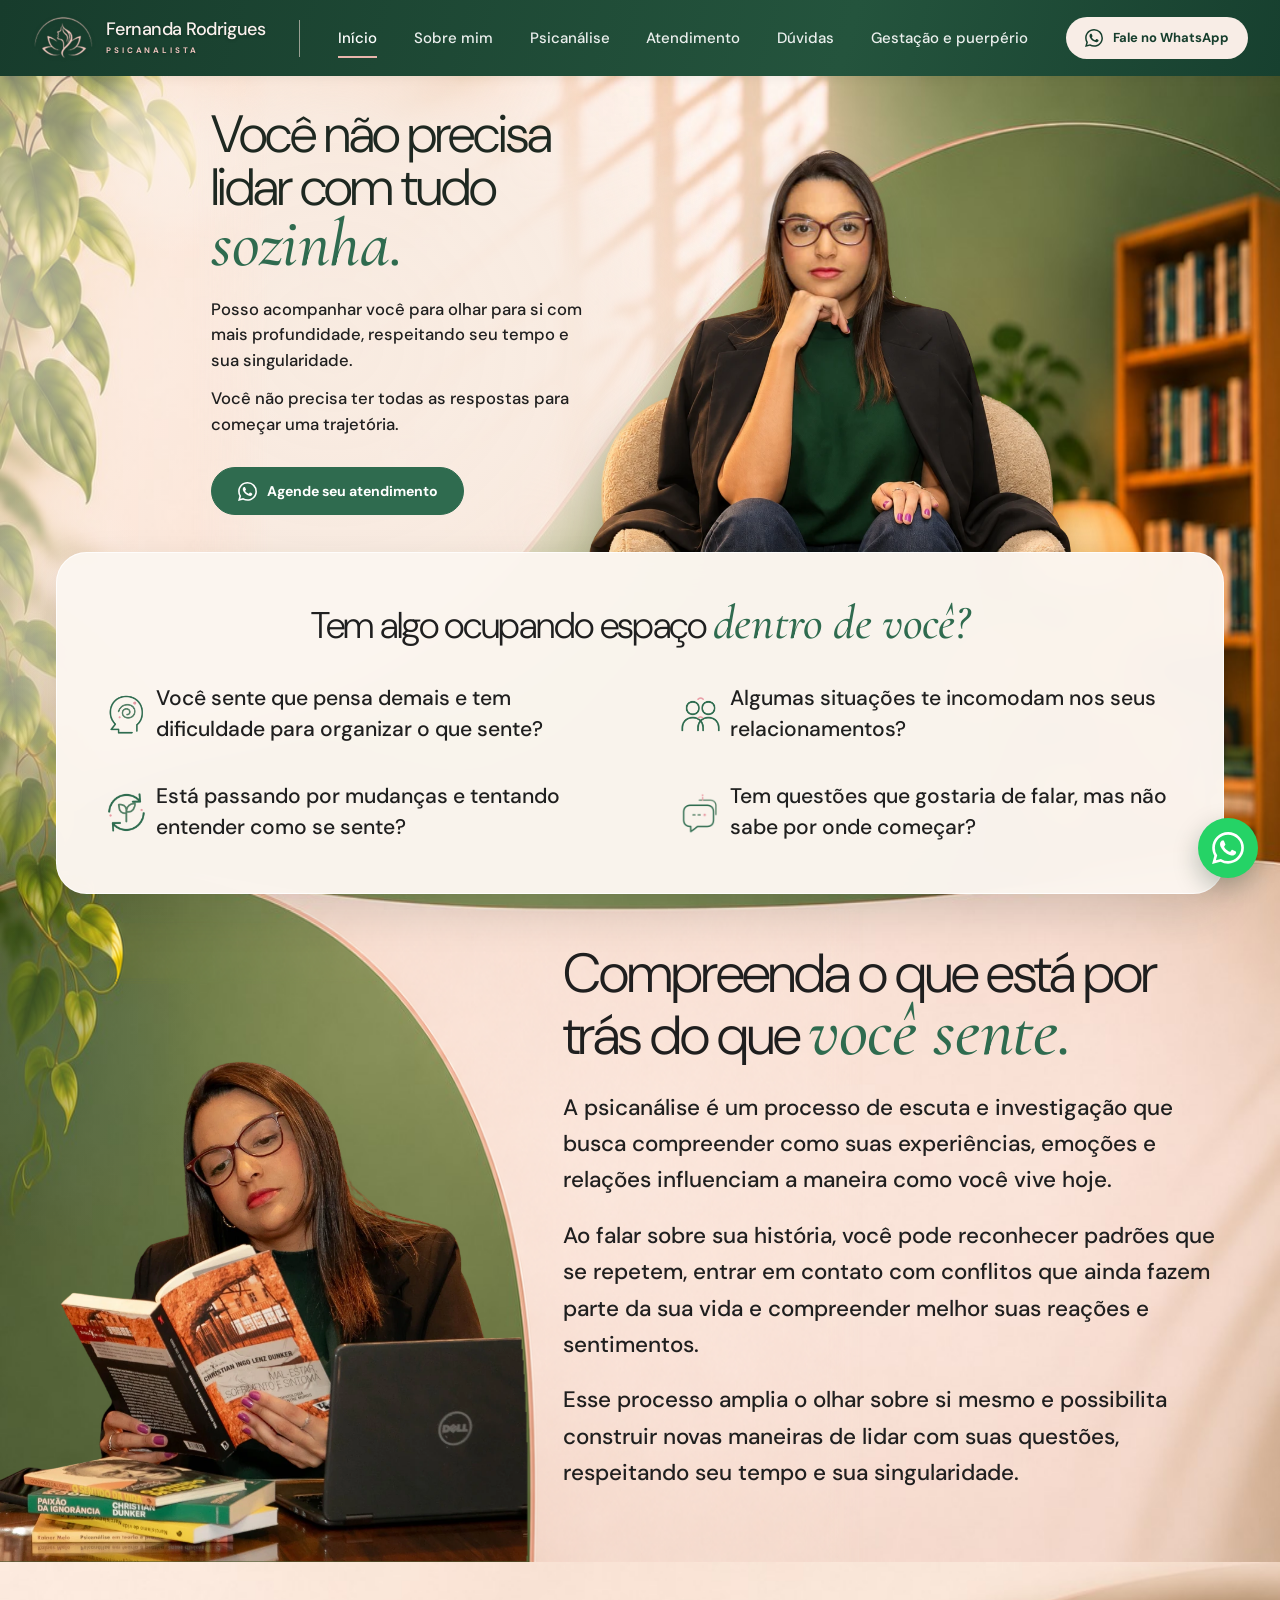
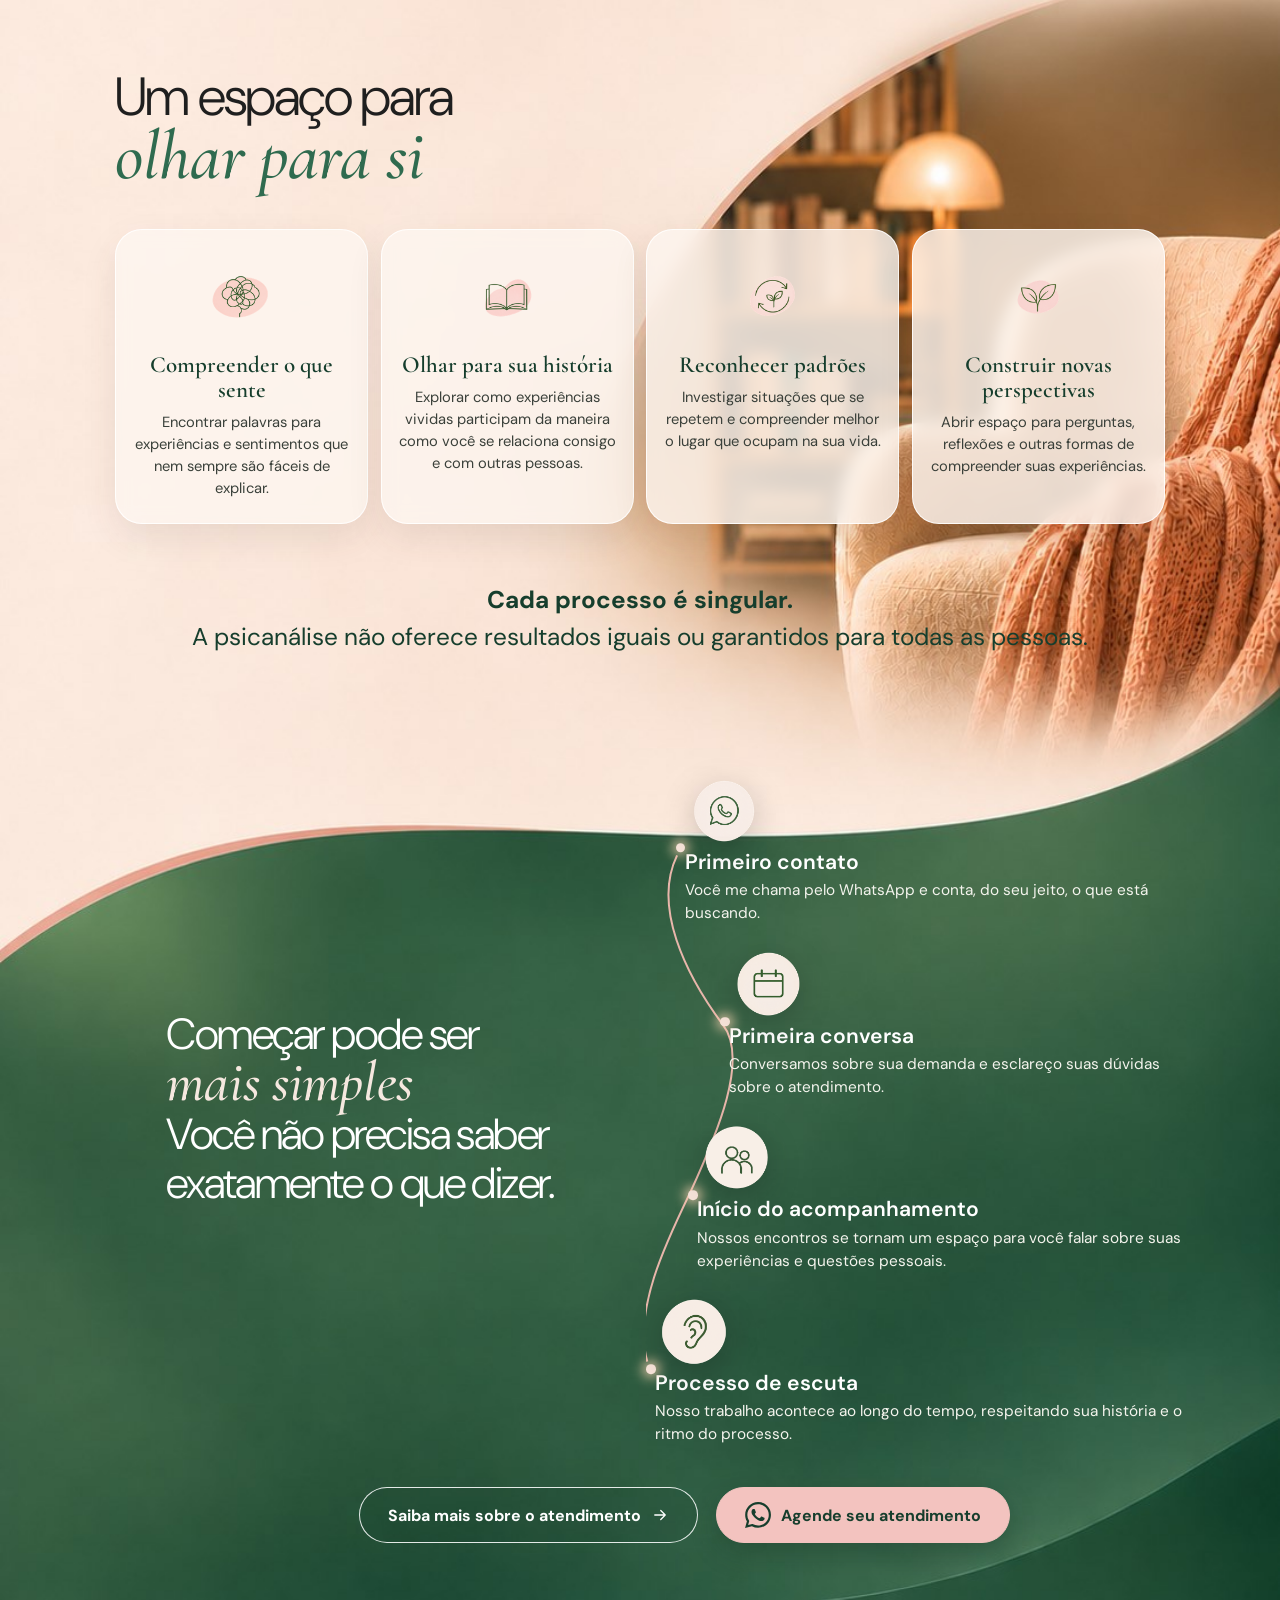
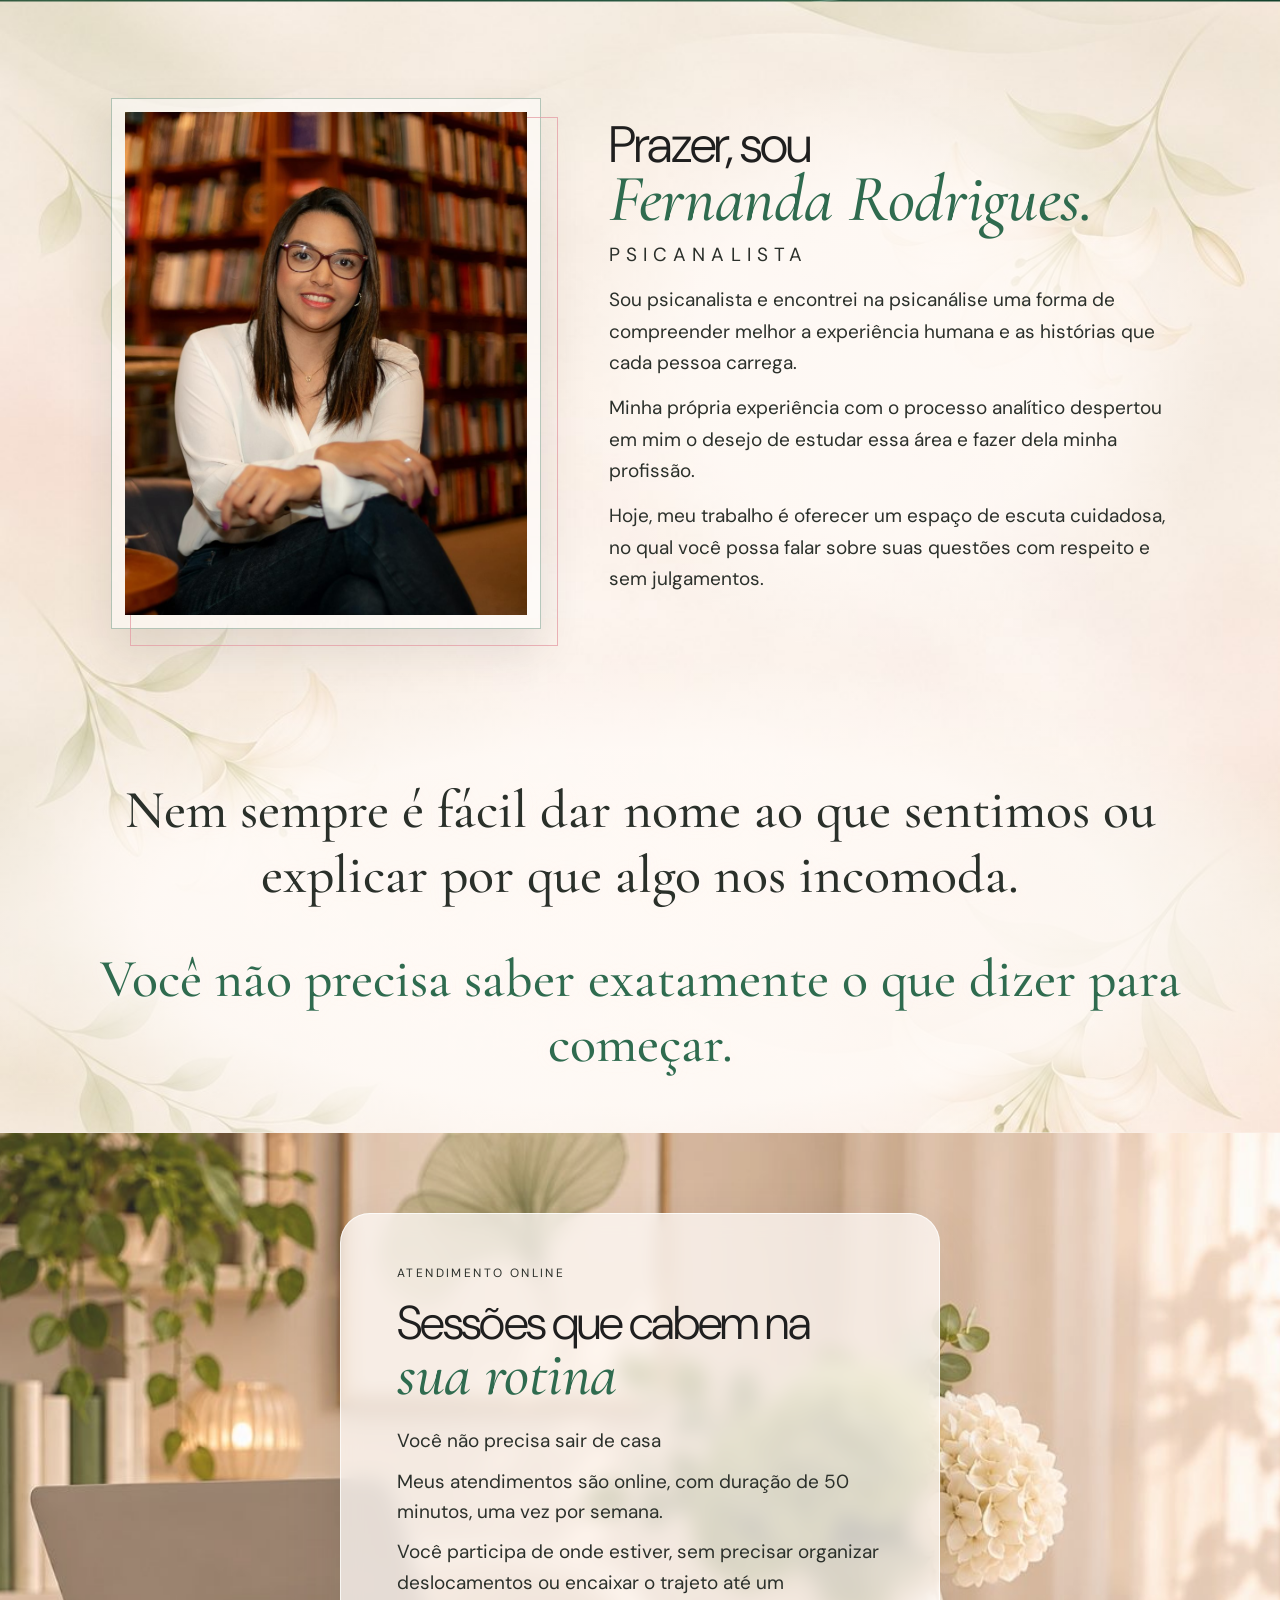
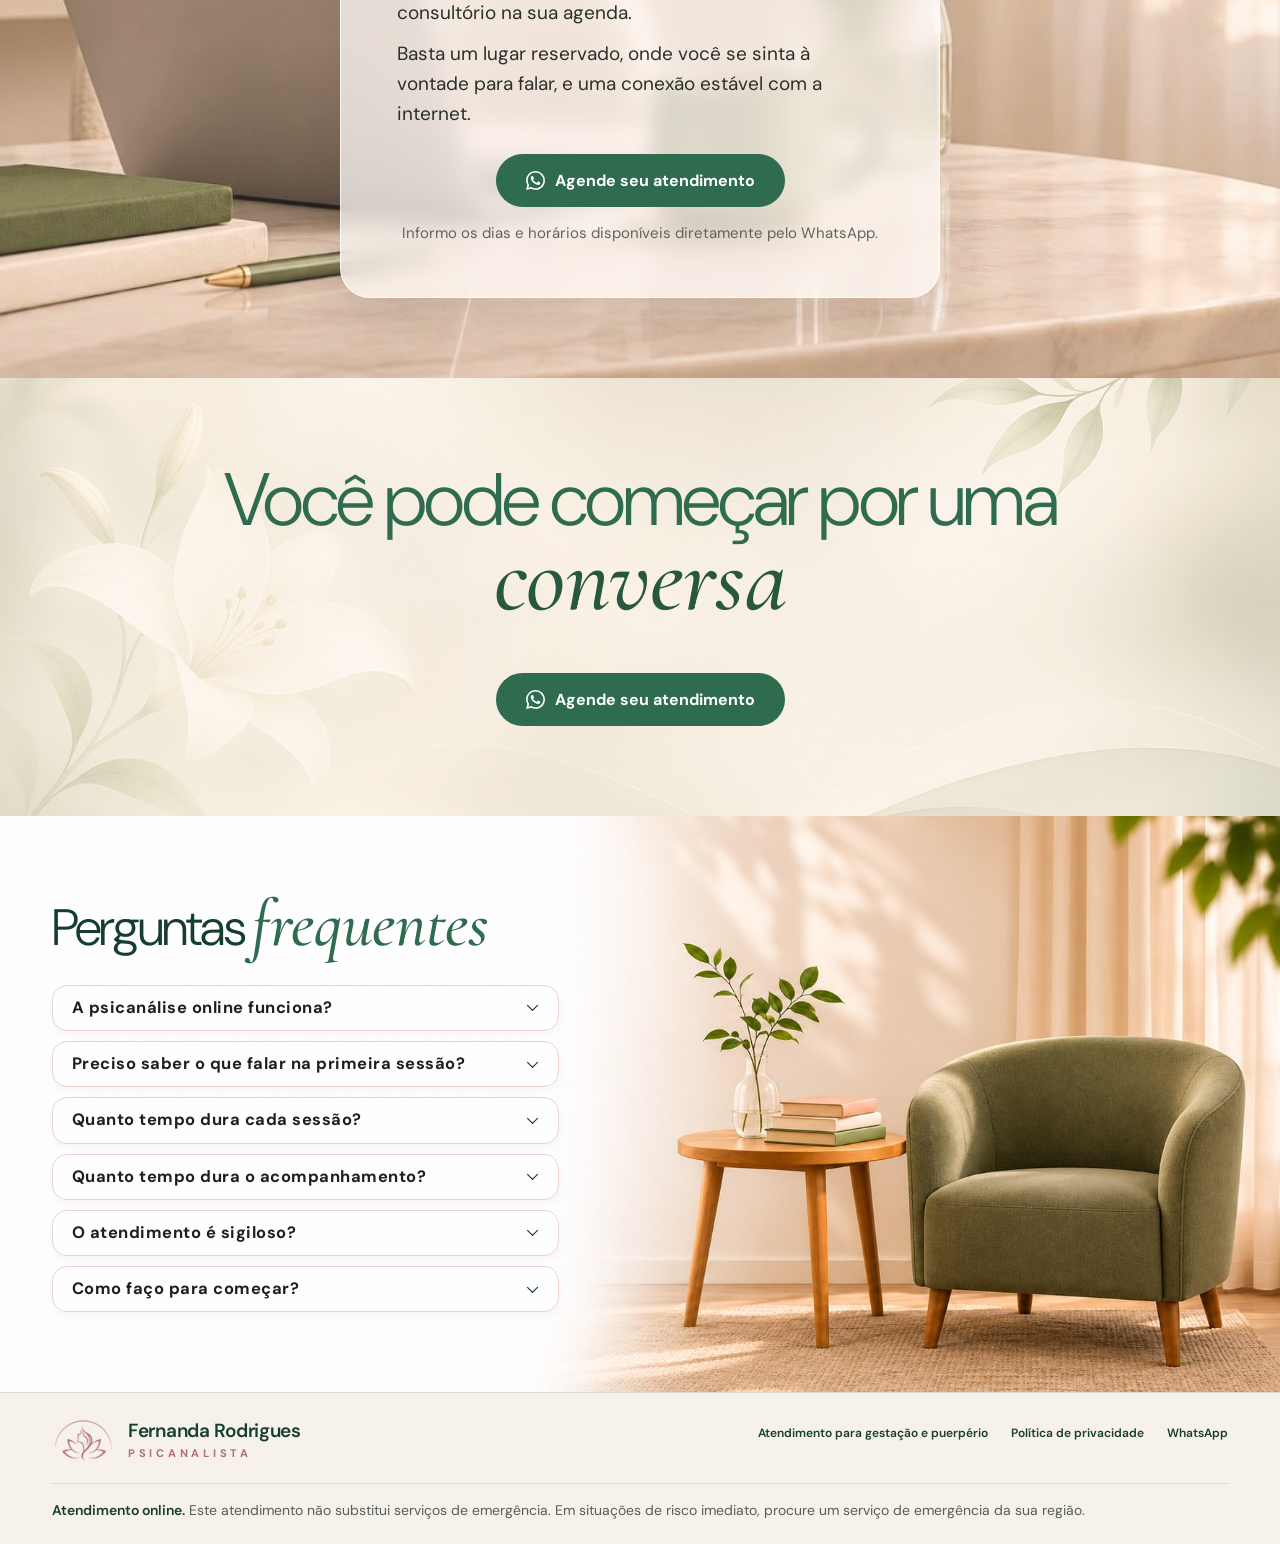
==== commit 2551adc9: "Site geral: textos em primeira pessoa, ajustes mobile e foto sem cadeira - Textos em primeira pessoa" ====
--- a/site-geral/index.html
+++ b/site-geral/index.html
@@ -13,6 +13,7 @@
   <link href="https://fonts.googleapis.com/css2?family=Cormorant+Garamond:ital,wght@0,500;1,500;1,600&family=DM+Sans:opsz,wght@9..40,300..700&display=swap" rel="stylesheet">
   <link rel="preload" as="image" href="assets/img/fundo-cenario-sage.jpg" media="(min-width:901px)" fetchpriority="high">
   <link rel="preload" as="image" href="assets/img/fernanda-poltrona-real.webp" fetchpriority="high">
+  <script>document.documentElement.classList.add("js")</script>
   <link rel="stylesheet" href="styles.min.css">
   <script defer src="script.js"></script>
 </head>
@@ -28,7 +29,7 @@
       <div class="header-rule" aria-hidden="true"></div>
       <nav id="main-nav" class="nav" aria-label="Navegação principal">
         <a href="#inicio" class="nav-link is-active">Início</a>
-        <a href="#sobre">Sobre a Fernanda</a>
+        <a href="#sobre">Sobre mim</a>
         <a href="#psicanalise">Psicanálise</a>
         <a href="#atendimento">Atendimento</a>
         <a href="#duvidas">Dúvidas</a>
@@ -68,7 +69,7 @@
         <div class="hero-copy" data-reveal>
           <span class="hero-line" aria-hidden="true"></span>
           <h1 id="hero-title">Você não precisa<br>lidar com tudo<br><em>sozinha.</em></h1>
-          <p class="hero-subtitle">A psicanálise pode ajudar você a olhar para si com mais profundidade, respeitando seu tempo e sua singularidade.</p>
+          <p class="hero-subtitle">Posso acompanhar você para olhar para si com mais profundidade, respeitando seu tempo e sua singularidade.</p>
           <p class="hero-subtitle">Você não precisa ter todas as respostas para começar uma trajetória.</p>
           <a class="pill pill-primary pill-lg js-whatsapp" href="#contato" data-contact="whatsapp"><svg aria-hidden="true"><use href="#icon-whatsapp-solid"/></svg> Agende seu atendimento</a>
         </div>
@@ -95,14 +96,15 @@
     <!-- 3. PSICANÁLISE -->
     <section class="psycho-section" id="psicanalise" aria-labelledby="psycho-title">
       <div class="psycho-photo" aria-hidden="true"></div>
-      <img class="psycho-cutout" src="assets/img/fernanda-livro-poltrona.webp" width="1400" height="933" alt="Fernanda Rodrigues lendo um livro em frente ao notebook" loading="lazy" decoding="async">
+      <img class="psycho-cutout" src="assets/img/fernanda-livro-poltrona.webp" width="1500" height="1000" alt="Fernanda Rodrigues lendo um livro em frente ao notebook" loading="lazy" decoding="async">
       <div class="shell psycho-inner">
         <div class="psycho-spacer" aria-hidden="true"></div>
-        <div class="psycho-content" data-reveal>
+        <div class="psycho-content" data-reveal data-mais>
           <h2 id="psycho-title">Compreenda o que está por trás do que <em>você sente.</em></h2>
           <p>A psicanálise é um processo de escuta e investigação que busca compreender como suas experiências, emoções e relações influenciam a maneira como você vive hoje.</p>
-          <p>Ao falar sobre sua história, você pode reconhecer padrões que se repetem, entrar em contato com conflitos que ainda fazem parte da sua vida e compreender melhor suas reações e sentimentos.</p>
-          <p>Esse processo amplia o olhar sobre si mesmo e possibilita construir novas maneiras de lidar com suas questões, respeitando seu tempo e sua singularidade.</p>
+          <p class="mais-mobile">Ao falar sobre sua história, você pode reconhecer padrões que se repetem, entrar em contato com conflitos que ainda fazem parte da sua vida e compreender melhor suas reações e sentimentos.</p>
+          <p class="mais-mobile">Esse processo amplia o olhar sobre si mesmo e possibilita construir novas maneiras de lidar com suas questões, respeitando seu tempo e sua singularidade.</p>
+          <button type="button" class="ver-mais" aria-expanded="false"><span>Ver mais</span><svg aria-hidden="true"><use href="#icon-chevron"/></svg></button>
         </div>
       </div>
     </section>
@@ -130,12 +132,12 @@
           <h2 id="process-title">Começar pode ser<br><em>mais simples</em><br>Você não precisa saber exatamente o que dizer.</h2>
         </div>
         <div class="process-grid" id="process-grid">
-          <details class="process-item" open data-reveal><summary><span class="process-symbol"><img src="assets/icons/etapa-contato.webp" width="300" height="300" alt="" loading="lazy" decoding="async"></span><span class="process-title">Primeiro contato</span><span class="process-expand">Ver detalhes <svg aria-hidden="true"><use href="#icon-plus"/></svg></span></summary><div class="process-answer"><p>Você chama a Fernanda pelo WhatsApp e conta, do seu jeito, o que está buscando.</p></div></details>
-          <details class="process-item" open data-reveal><summary><span class="process-symbol"><img src="assets/icons/etapa-conversa.webp" width="300" height="300" alt="" loading="lazy" decoding="async"></span><span class="process-title">Primeira conversa</span><span class="process-expand">Ver detalhes <svg aria-hidden="true"><use href="#icon-plus"/></svg></span></summary><div class="process-answer"><p>Vocês conversam sobre sua demanda e esclarecem dúvidas sobre o atendimento.</p></div></details>
-          <details class="process-item" open data-reveal><summary><span class="process-symbol"><img src="assets/icons/etapa-acompanhamento.webp" width="300" height="300" alt="" loading="lazy" decoding="async"></span><span class="process-title">Início do acompanhamento</span><span class="process-expand">Ver detalhes <svg aria-hidden="true"><use href="#icon-plus"/></svg></span></summary><div class="process-answer"><p>Os encontros se tornam um espaço para falar sobre suas experiências e questões pessoais.</p></div></details>
-          <details class="process-item" open data-reveal><summary><span class="process-symbol"><img src="assets/icons/etapa-escuta.webp" width="300" height="300" alt="" loading="lazy" decoding="async"></span><span class="process-title">Processo de escuta</span><span class="process-expand">Ver detalhes <svg aria-hidden="true"><use href="#icon-plus"/></svg></span></summary><div class="process-answer"><p>O trabalho acontece ao longo do tempo, respeitando sua história e o ritmo do processo.</p></div></details>
-        </div>
-        <div class="process-actions"><a class="pill pill-outline-light" href="#atendimento-online">Saiba mais sobre o atendimento <svg aria-hidden="true"><use href="#icon-arrow"/></svg></a><a class="pill pill-light pill-lg process-wa js-whatsapp" href="#contato" data-contact="whatsapp"><svg aria-hidden="true"><use href="#icon-whatsapp-solid"/></svg> Tirar dúvidas pelo WhatsApp</a></div>
+          <details class="process-item" open data-reveal><summary><span class="process-symbol"><img src="assets/icons/etapa-contato.webp" width="300" height="300" alt="" loading="lazy" decoding="async"></span><span class="process-title">Primeiro contato</span><span class="process-expand">Ver detalhes <svg aria-hidden="true"><use href="#icon-plus"/></svg></span></summary><div class="process-answer"><p>Você me chama pelo WhatsApp e conta, do seu jeito, o que está buscando.</p></div></details>
+          <details class="process-item" open data-reveal><summary><span class="process-symbol"><img src="assets/icons/etapa-conversa.webp" width="300" height="300" alt="" loading="lazy" decoding="async"></span><span class="process-title">Primeira conversa</span><span class="process-expand">Ver detalhes <svg aria-hidden="true"><use href="#icon-plus"/></svg></span></summary><div class="process-answer"><p>Conversamos sobre sua demanda e esclareço suas dúvidas sobre o atendimento.</p></div></details>
+          <details class="process-item" open data-reveal><summary><span class="process-symbol"><img src="assets/icons/etapa-acompanhamento.webp" width="300" height="300" alt="" loading="lazy" decoding="async"></span><span class="process-title">Início do acompanhamento</span><span class="process-expand">Ver detalhes <svg aria-hidden="true"><use href="#icon-plus"/></svg></span></summary><div class="process-answer"><p>Nossos encontros se tornam um espaço para você falar sobre suas experiências e questões pessoais.</p></div></details>
+          <details class="process-item" open data-reveal><summary><span class="process-symbol"><img src="assets/icons/etapa-escuta.webp" width="300" height="300" alt="" loading="lazy" decoding="async"></span><span class="process-title">Processo de escuta</span><span class="process-expand">Ver detalhes <svg aria-hidden="true"><use href="#icon-plus"/></svg></span></summary><div class="process-answer"><p>Nosso trabalho acontece ao longo do tempo, respeitando sua história e o ritmo do processo.</p></div></details>
+        </div>
+        <div class="process-actions"><a class="pill pill-outline-light" href="#atendimento-online">Saiba mais sobre o atendimento <svg aria-hidden="true"><use href="#icon-arrow"/></svg></a><a class="pill pill-light pill-lg process-wa js-whatsapp" href="#contato" data-contact="whatsapp"><svg aria-hidden="true"><use href="#icon-whatsapp-solid"/></svg> Agende seu atendimento</a></div>
       </div>
     </section>
     </div>
@@ -144,12 +146,13 @@
     <section class="about-section" id="sobre" aria-labelledby="about-title">
       <div class="shell about-inner">
         <figure class="about-frame"><img src="assets/img/fernanda-sobre-retrato.jpg" width="900" height="1125" loading="lazy" alt="Fernanda Rodrigues sorrindo, de blusa branca, sentada em uma biblioteca com livros e uma xícara"></figure>
-        <div class="about-copy" data-reveal>
-          <h2 id="about-title">Prazer, sou<br><em>Fernanda Rodrigues.</em></h2>
+        <div class="about-copy" data-reveal data-mais>
+          <h2 id="about-title">Prazer, sou<br class="br-d"> <em>Fernanda<br class="br-m"> Rodrigues.</em></h2>
           <p class="about-role">PSICANALISTA</p>
           <p>Sou psicanalista e encontrei na psicanálise uma forma de compreender melhor a experiência humana e as histórias que cada pessoa carrega.</p>
-          <p>Minha própria experiência com o processo analítico despertou em mim o desejo de estudar essa área e fazer dela minha profissão.</p>
-          <p>Hoje, meu trabalho é oferecer um espaço de escuta cuidadosa, no qual você possa falar sobre suas questões com respeito e sem julgamentos.</p>
+          <p class="mais-mobile">Minha própria experiência com o processo analítico despertou em mim o desejo de estudar essa área e fazer dela minha profissão.</p>
+          <p class="mais-mobile">Hoje, meu trabalho é oferecer um espaço de escuta cuidadosa, no qual você possa falar sobre suas questões com respeito e sem julgamentos.</p>
+          <button type="button" class="ver-mais" aria-expanded="false"><span>Ver mais</span><svg aria-hidden="true"><use href="#icon-chevron"/></svg></button>
         </div>
       </div>
     </section>
@@ -171,11 +174,11 @@
           <p class="eyebrow">ATENDIMENTO ONLINE</p>
           <h2 id="online-title">Sessões que cabem na <em class="hl">sua rotina</em></h2>
           <h3>Você não precisa sair de casa</h3>
-          <p>As sessões são online, com duração de 50 minutos, uma vez por semana.</p>
+          <p>Meus atendimentos são online, com duração de 50 minutos, uma vez por semana.</p>
           <p>Você participa de onde estiver, sem precisar organizar deslocamentos ou encaixar o trajeto até um consultório na sua agenda.</p>
           <p>Basta um lugar reservado, onde você se sinta à vontade para falar, e uma conexão estável com a internet.</p>
           <a href="#contato" class="pill pill-primary pill-lg js-whatsapp" data-contact="whatsapp"><svg aria-hidden="true"><use href="#icon-whatsapp-solid"/></svg> Agende seu atendimento</a>
-          <p class="small-note">Os dias e horários disponíveis podem ser informados diretamente pelo WhatsApp.</p>
+          <p class="small-note">Informo os dias e horários disponíveis diretamente pelo WhatsApp.</p>
         </div>
       </div>
     </section>
@@ -192,12 +195,12 @@
       <div class="faq-photo" aria-hidden="true"></div>
       <div class="shell faq-inner">
             <div class="faq-heading" data-reveal><h2 id="faq-title">Perguntas <em>frequentes</em></h2></div>
-        <div class="faq-questions">
+        <div class="faq-questions" data-reveal>
           <details class="faq-item"><summary>A psicanálise online funciona?<svg aria-hidden="true"><use href="#icon-chevron"/></svg></summary><div class="faq-answer"><p>O atendimento online permite realizar os encontros a distância. A experiência depende de diferentes fatores, incluindo suas necessidades, as condições de atendimento e o desenvolvimento do processo.</p></div></details>
           <details class="faq-item"><summary>Preciso saber o que falar na primeira sessão?<svg aria-hidden="true"><use href="#icon-chevron"/></svg></summary><div class="faq-answer"><p>Não. Você pode começar contando o que trouxe você até aqui, mesmo que ainda não consiga organizar tudo em palavras.</p></div></details>
           <details class="faq-item"><summary>Quanto tempo dura cada sessão?<svg aria-hidden="true"><use href="#icon-chevron"/></svg></summary><div class="faq-answer"><p>Cada sessão tem duração de 50 minutos, com encontros uma vez por semana.</p></div></details>
           <details class="faq-item"><summary>Quanto tempo dura o acompanhamento?<svg aria-hidden="true"><use href="#icon-chevron"/></svg></summary><div class="faq-answer"><p>Não existe um prazo único. A duração depende das questões trabalhadas e do desenvolvimento de cada processo.</p></div></details>
-          <details class="faq-item"><summary>O atendimento é sigiloso?<svg aria-hidden="true"><use href="#icon-chevron"/></svg></summary><div class="faq-answer"><p>Sim, a escuta deve respeitar a privacidade e a confidencialidade, observados os limites e as exceções aplicáveis. Fernanda poderá explicar como isso funciona no atendimento.</p></div></details>
+          <details class="faq-item"><summary>O atendimento é sigiloso?<svg aria-hidden="true"><use href="#icon-chevron"/></svg></summary><div class="faq-answer"><p>Sim, minha escuta respeita a privacidade e a confidencialidade, observados os limites e as exceções aplicáveis. Posso explicar como isso funciona no atendimento.</p></div></details>
           <details class="faq-item"><summary>Como faço para começar?<svg aria-hidden="true"><use href="#icon-chevron"/></svg></summary><div class="faq-answer"><p>É só enviar uma mensagem pelo WhatsApp. Você pode tirar suas dúvidas e conhecer as condições do atendimento antes de decidir.</p></div></details>
         </div>
       </div>
@@ -209,7 +212,7 @@
 
   <a class="whatsapp-float js-whatsapp" href="#contato" data-contact="whatsapp" aria-label="Fale no WhatsApp"><svg aria-hidden="true"><use href="#icon-whatsapp-solid"/></svg></a>
 
-  <dialog class="contact-dialog" id="contact-dialog" aria-labelledby="dialog-title"><form method="dialog"><button class="dialog-close" aria-label="Fechar janela" value="cancel">×</button></form><span class="eyebrow">CONTATO</span><h2 id="dialog-title">Agende seu atendimento</h2><p>O número de WhatsApp da Fernanda ainda precisa ser configurado neste projeto. Enquanto isso, você pode copiar a mensagem preparada para o primeiro contato.</p><div class="message-preview" id="message-preview">Olá, Fernanda! Conheci seu site e gostaria de saber mais sobre o atendimento de psicanálise online. Poderia me explicar como funciona e quais são as condições?</div><button class="pill pill-primary" id="copy-message" type="button">Copiar mensagem</button><p class="dialog-small">O responsável pelo site pode inserir o número em <code>script.js</code>, no campo <code>WHATSAPP_NUMBER</code>.</p></dialog>
+  <dialog class="contact-dialog" id="contact-dialog" aria-labelledby="dialog-title"><form method="dialog"><button class="dialog-close" aria-label="Fechar janela" value="cancel">×</button></form><span class="eyebrow">CONTATO</span><h2 id="dialog-title">Agende seu atendimento</h2><p>Meu número de WhatsApp ainda precisa ser configurado neste projeto. Enquanto isso, você pode copiar a mensagem preparada para o primeiro contato.</p><div class="message-preview" id="message-preview">Olá, Fernanda! Conheci seu site e gostaria de saber mais sobre o atendimento de psicanálise online. Poderia me explicar como funciona e quais são as condições?</div><button class="pill pill-primary" id="copy-message" type="button">Copiar mensagem</button><p class="dialog-small">O responsável pelo site pode inserir o número em <code>script.js</code>, no campo <code>WHATSAPP_NUMBER</code>.</p></dialog>
   <dialog class="contact-dialog" id="page-dialog" aria-labelledby="page-dialog-title"><form method="dialog"><button class="dialog-close" aria-label="Fechar janela" value="cancel">×</button></form><span class="eyebrow">ATENDIMENTO ESPECIALIZADO</span><h2 id="page-dialog-title">Gestação e puerpério</h2><p>A página específica poderá ser vinculada aqui quando seu endereço estiver definido. O conteúdo desta landing page geral permanece disponível normalmente.</p><button type="button" class="pill pill-primary dialog-dismiss">Voltar à página</button></dialog>
 </body>
 </html>
--- a/site-geral/styles.min.css
+++ b/site-geral/styles.min.css
@@ -1 +1 @@
-:root{--green:#2F6B4F;--green-support:#A7B7A6;--green-deep:#163E2D;--green-mid:#28573F;--rose:#E59BA4;--rose-soft:#F8E9EC;--base:#FAFBF9;--text:#1F1F1F;--cream:#FBF4EE;--line:rgba(47,107,79,.16);--shadow:0 22px 52px rgba(29,43,33,.11);--serif:'Cormorant Garamond','Cormorant',Georgia,'Times New Roman',serif;--sans:'DM Sans',Arial,sans-serif;--shell:1240px}*{box-sizing:border-box}html{scroll-behavior:smooth;scroll-padding-top:94px}body{margin:0;color:var(--text);background:var(--base);font:400 16px/1.55 var(--sans);-webkit-font-smoothing:antialiased;overflow-x:hidden}button,a{-webkit-tap-highlight-color:transparent}button{font:inherit}a{color:inherit}img{display:block;max-width:100%}svg{display:inline-block;width:1.25em;height:1.25em;fill:none;stroke:currentColor;stroke-linecap:round;stroke-linejoin:round;stroke-width:1.7}:focus-visible{outline:3px solid var(--rose);outline-offset:4px}.shell{width:min(var(--shell),calc(100% - 104px));margin-inline:auto}.svg-sprite{position:absolute;width:0;height:0;overflow:hidden}h1,h2,h3,p{margin-top:0}em{color:var(--green);font-family:var(--sans);font-weight:500}p{line-height:1.59}.skip-link{position:fixed;top:-100px;left:20px;z-index:1000;padding:12px 19px;color:white;background:var(--green-deep);border-radius:9px}.skip-link:focus{top:12px}.eyebrow{display:block;margin-bottom:15px;font:700 11px/1.3 var(--sans);letter-spacing:.23em;color:var(--green)}.pill{display:inline-flex;justify-content:center;align-items:center;gap:10px;appearance:none;border:1px solid transparent;border-radius:999px;padding:11px 21px;text-decoration:none;white-space:nowrap;font:700 13px/1.2 var(--sans);cursor:pointer;transition:transform .2s ease,box-shadow .2s ease,background-color .2s ease}.pill:hover{transform:translateY(-2px);box-shadow:0 8px 19px rgba(20,52,35,.19)}.pill svg{width:19px;height:19px}.pill-primary{background:var(--green);border-color:var(--green);color:#fff}.pill-primary:hover{background:#25583f}.pill-light{background:#F8EDE6;color:var(--green-deep)}.pill-lg{padding:16px 29px}.pill-outline-light{border:1px solid rgba(255,255,255,.88);padding:11px 22px}:root{--header-h:76px;--hero-h:615px}.site-header{height:var(--header-h);background:linear-gradient(105deg,#173c2c 0%,#24543d 66%,#17402f 100%);color:#fff;position:relative;z-index:50;box-shadow:0 2px 10px rgba(20,40,31,.06)}.header-container{display:flex;align-items:center;gap:30px;height:100%;position:relative;z-index:2}.brand{color:#fff;display:flex;align-items:center;gap:12px;text-decoration:none;min-width:250px;flex-shrink:0}.brand-logo{display:block;height:54px;width:auto;flex-shrink:0;filter:drop-shadow(0 1px 2px rgba(10,30,20,.35))}.brand-name{display:flex;flex-direction:column;font:500 21px/1.05 var(--sans);color:#FBF1EE;text-shadow:0 1px 3px rgba(10,30,20,.35)}.brand-name small{font:700 9px/1.3 var(--sans);letter-spacing:.36em;margin-top:6px;color:#EFC4BE}.header-rule{height:37px;width:1px;background:rgba(245,226,218,.58);flex-shrink:0}.nav{display:flex;justify-content:center;align-items:center;flex:1;gap:clamp(16px,2.1vw,34px);white-space:nowrap}.nav a{font-weight:500;text-decoration:none;opacity:.91;position:relative;padding:27px 0;transition:opacity .2s}.nav a:hover,.nav a.is-active{opacity:1}.nav a.is-active::after,.nav a:hover::after{content:'';height:2px;width:100%;position:absolute;bottom:19px;left:0;background:#e9b5ac}.header-cta{padding:12px 21px;flex-shrink:0}.menu-toggle{display:none;align-items:center;justify-content:center;flex-direction:column;gap:5px;padding:11px;border:1px solid rgba(255,255,255,.55);color:white;border-radius:10px;background:transparent;cursor:pointer}.menu-toggle span{width:20px;height:2px;background:currentColor;border-radius:4px}.hero{isolation:isolate;position:relative;min-height:var(--hero-h);background-color:#F6EDE4;overflow:hidden}.hero::before{content:none}.hero::after{content:'';position:absolute;z-index:-1;inset:0;background:linear-gradient(90deg,rgba(255,249,243,.33) 0%,rgba(255,248,240,.04) 54%,transparent 75%)}.hero-inner{min-height:var(--hero-h);position:relative;display:flex;align-items:center}.hero-copy{position:relative;z-index:3;max-width:585px;padding:37px 0 95px 8px}.hero-line{display:none}.hero h1{line-height:1.02;letter-spacing:-.04em;color:#1e2821}.hero h1 em{color:var(--green)}.hero-subtitle{font-weight:500;margin-bottom:12px}.recognition{background:linear-gradient(180deg,#f8f3ed,#faf7f1);position:relative;padding-bottom:24px}.recognition-shell{position:relative;z-index:4;padding-top:0}.recognition-panel{transform:translateY(-68px);margin-bottom:-55px;background:rgba(255,248,245,.96);border:1px solid rgba(255,255,255,.83);border-radius:28px;padding:34px 39px;box-shadow:0 20px 48px rgba(35,43,35,.13);grid-template-columns:36% 64%;backdrop-filter:blur(15px)}.recognition-heading{border-right:2px solid var(--rose);display:flex;align-items:center}.recognition h2{margin-bottom:0}.recognition-list{padding:0;list-style:none;column-gap:24px;row-gap:13px}.recognition-list li{display:flex;font-weight:500}.recognition-list li svg{border-radius:50%;color:white;background:var(--green-support);stroke-width:2.6}.psycho-section{min-height:467px;position:relative;overflow:hidden;background:#f7f0e9}.psycho-photo{position:absolute;inset:0;background:url('assets/img/fundo-psicanalise.webp') center 64%/cover no-repeat}.psycho-section::after{content:'';position:absolute;top:0;bottom:0;left:46%;right:0;background:linear-gradient(90deg,rgba(250,246,240,.14),rgba(255,250,245,.55) 58%,rgba(255,250,245,.65));pointer-events:none}.psycho-inner{position:relative;z-index:1;display:grid;grid-template-columns:43% 57%;align-items:center;min-height:467px}.psycho-content{padding:47px 30px 51px 4px;max-width:680px}.psycho-content h2{margin-bottom:20px}.psycho-content p{line-height:1.59;font-weight:500;max-width:625px;margin-bottom:10px}.process-section{color:white;background:#1d523a url('assets/icons/fundo_seccao_verde.svg') center/cover no-repeat;padding:54px 0 51px;position:relative;overflow:hidden}.process-section::after{content:'';pointer-events:none;position:absolute;inset:0;background:radial-gradient(circle at 0 20%,rgba(167,183,166,.2),transparent 34%),radial-gradient(circle at 92% 100%,rgba(9,43,28,.27),transparent 52%)}.process-inner{position:relative;z-index:1}.section-head{text-align:center}.process-heading h2{margin-bottom:12px;color:#fff}.process-heading h2 em{color:#f5e8df}.process-heading p{font:400 16px/1.5 var(--sans);margin-bottom:37px}.process-grid{display:grid;grid-template-columns:repeat(4,1fr);gap:15px;align-items:start;position:relative}.process-grid:before{content:'';position:absolute;height:1px;top:34px;left:11%;right:11%;border-top:1px dashed rgba(244,236,224,.76)}.process-item{position:relative;z-index:2;text-align:center;border-radius:18px;transition:background .2s}.process-item>summary{cursor:pointer;list-style:none;display:flex;flex-direction:column;align-items:center;gap:11px;padding:0 7px;min-height:125px}.process-item summary::-webkit-details-marker{display:none}.process-symbol{width:70px;height:70px;border-radius:50%;border:4px solid rgba(255,255,255,.08);display:grid;place-items:center;transition:transform .2s}.process-symbol svg{width:33px;height:33px}.process-item summary:hover .process-symbol{transform:translateY(-4px)}.process-title{line-height:1.35;font-weight:700}.process-expand{display:inline-flex;align-items:center;gap:5px;opacity:0;transition:opacity .2s}.process-expand svg{width:12px;height:12px}.process-item:hover .process-expand,.process-item:focus-within .process-expand,.process-item[open] .process-expand{opacity:1}.process-item[open] .process-expand svg{transform:rotate(45deg)}.process-answer{padding:1px 17px 15px;animation:fadeIn .2s ease}.process-answer p{line-height:1.55;margin:0}.process-actions{display:flex;justify-content:center;margin-top:25px;flex-wrap:wrap}.about-section{position:relative;overflow:hidden}.about-section:after{content:'';width:440px;height:440px;position:absolute;right:-280px;bottom:-330px;background:var(--green-support);border-radius:50%;opacity:.16}.about-inner{gap:16px;align-items:center}.about-copy{max-width:760px}.about-copy h2 em{color:var(--green)}.about-copy p{font-weight:500}.benefits-section{position:relative;background:linear-gradient(180deg,#fcf7f2 0%,#fbf1ef 100%)}.benefits-inner{grid-template-columns:21% 79%;column-gap:0;align-items:start}.benefits-heading .eyebrow{letter-spacing:.16em}.benefits-heading h2{line-height:1.06;margin-bottom:0}.benefits-grid{display:grid;grid-template-columns:repeat(4,minmax(0,1fr));gap:12px}.benefit{border-radius:24px;background:linear-gradient(130deg,#FBE7E5,#F7EBE8);border:1px solid rgba(255,255,255,.87);min-height:188px;box-shadow:0 10px 25px rgba(73,52,52,.035);transition:transform .2s,box-shadow .2s}.benefit:hover{transform:translateY(-4px);box-shadow:0 14px 26px rgba(73,52,52,.075)}.benefit[open]{background:#fff8f4}.benefit>summary{list-style:none;cursor:pointer;padding:19px 17px 15px;display:flex;flex-direction:column;align-items:center;text-align:center;gap:12px}.benefit summary::-webkit-details-marker{display:none}.benefit-icon{height:50px;width:50px;display:grid;place-items:center;border-radius:15px;background:rgba(255,255,255,.38)}.benefit-icon svg{width:36px;height:36px;color:var(--green);stroke-width:1.5}.benefit-title{font:600 17px/1.2 var(--sans);letter-spacing:-.015em;color:#2a302a;max-width:160px}.benefit-more{font-weight:700;color:var(--green);opacity:.8;display:inline-flex;align-items:center;gap:4px}.benefit-more svg{width:13px;height:13px}.benefit[open] .benefit-more svg{transform:rotate(45deg)}.benefit-answer{padding:0 17px 15px;text-align:center;animation:fadeIn .2s ease}.benefit-answer p{line-height:1.55;margin:0}.benefits-note{margin:21px 0 0;grid-column:2;text-align:center;font:400 15px/1.5 var(--sans)}.faq-section{background:linear-gradient(110deg,#FFF7F4 0%,#FFF8F4 72%,#F6EEE6 100%);overflow:hidden}.faq-heading h2{line-height:1.04;margin-bottom:0}.faq-questions{display:grid;grid-template-columns:1fr;gap:10px}.faq-item{background:rgba(255,255,255,.63);border:1px solid #E9D4CB;border-radius:15px;box-shadow:0 4px 10px rgba(50,37,30,.035);overflow:hidden}.faq-item summary{list-style:none;padding:13px 17px 13px 19px;display:flex;align-items:center;justify-content:space-between;gap:9px;font-weight:700;line-height:1.35;cursor:pointer}.faq-item summary::-webkit-details-marker{display:none}.faq-item summary svg{flex:0 0 17px;width:17px;height:17px;transition:transform .2s;color:var(--green-deep)}.faq-item[open]{background:white}.faq-item[open] summary svg{transform:rotate(180deg)}.faq-answer{border-top:1px solid #efdfd7;padding:11px 17px 16px 19px;animation:fadeIn .2s ease}.faq-answer p{margin:0}.faq-photo{align-self:stretch;overflow:hidden;border-top:2px solid rgba(229,155,164,.75);border-left:2px solid rgba(229,155,164,.75)}.faq-photo img{position:absolute;inset:0;width:100%;height:100%;object-fit:cover;object-position:52% 60%}.contact-section{color:#fff;overflow:hidden}.contact-section:before{content:'';pointer-events:none;position:absolute;inset:-60px;background:url('assets/icons/fundo_seccao_verde.svg') center/cover no-repeat;opacity:.42}.contact-section:after{content:'';pointer-events:none;position:absolute;height:420px;width:100%;bottom:-310px;left:0;border-radius:50% 50% 0 0;border-top:1.6px solid rgba(229,155,164,.71);transform:rotate(-8deg)}.contact-inner{text-align:center;max-width:880px;position:relative;z-index:1}.contact-inner h2{color:#fff}.contact-inner h2 em{color:#f6ebe5}.contact-inner p{margin:0 auto 7px;max-width:770px;line-height:1.55}.contact-inner .pill{margin-top:22px}.footer{background:#f7f1eb;border-top:1px solid rgba(50,82,64,.14);padding:26px 0 22px}.footer-inner{display:flex;justify-content:space-between;gap:35px;align-items:start}.footer-brand strong{font:600 19px/1.1 var(--sans);letter-spacing:-.015em;color:var(--green-deep)}.footer-brand strong span{font-size:16px;font-weight:500}.footer-brand p{color:#5e675e;font-size:12px;margin:7px 0 0}.footer-nav{display:flex;align-items:center;flex-wrap:wrap;gap:23px;padding-top:6px}.footer-nav a,.footer-link{color:var(--green-deep);font:600 12px/1.4 var(--sans);text-decoration:none;background:transparent;border:none;padding:0;cursor:pointer}.footer-nav a:hover,.footer-link:hover{text-decoration:underline;text-underline-offset:4px}.emergency-note{border-top:1px solid rgba(47,107,79,.15);padding-top:15px;margin-top:20px;margin-bottom:0;color:#555e57;font-size:12px}.contact-dialog{padding:34px;width:min(520px,calc(100vw - 32px));border:1px solid rgba(229,155,164,.4);border-radius:23px;background:#fff9f5;box-shadow:0 30px 100px rgba(0,0,0,.25);color:var(--text)}.contact-dialog::backdrop{background:rgba(13,32,22,.65);backdrop-filter:blur(5px)}.contact-dialog h2{color:var(--green-deep);font-size:32px;margin-bottom:15px}.dialog-close{position:absolute;top:12px;right:18px;border:0;background:transparent;color:var(--green-deep);font-size:28px;cursor:pointer}.dialog-small{color:#556059;margin-top:19px}.message-preview{padding:15px;margin:17px 0;background:#f4ede7;border-radius:10px}.contact-dialog code{font-size:11px}@keyframes fadeIn{ from{opacity:0;transform:translateY(-5px)} to{opacity:1;transform:translateY(0)} }@media (prefers-reduced-motion:no-preference){[data-reveal]{opacity:1}.visible{opacity:1}}@media(max-width:1150px){.shell{width:min(var(--shell),calc(100% - 58px))}.header-container{gap:17px}.brand{min-width:200px;gap:9px}.brand-logo{height:46px}.brand-name{font-size:17px}.brand-name small{font-size:8px;letter-spacing:.3em}.nav{gap:15px}.nav a{font-size:13.5px}.header-cta{padding:11px 15px;font-size:12px}.hero-copy{max-width:46%}.hero h1{font-size:clamp(40px,4.9vw,56px)}.recognition-panel{grid-template-columns:34% 66%;padding:29px 28px}.recognition-content{padding-left:24px}.benefits-inner{grid-template-columns:23% 77%}.benefit-title{font-size:16px}.faq-inner{grid-template-columns:23% 54% 23%}}@media(max-width:900px){:root{--header-h:72px;--hero-h:610px}.site-header{height:var(--header-h)}.brand{min-width:auto;margin-right:auto}.header-rule{display:none}.nav{display:none;position:absolute;z-index:61;top:72px;left:0;right:0;padding:15px 28px 23px;background:#17412e;box-shadow:0 20px 30px rgba(0,0,0,.2);flex-direction:column;gap:0;align-items:stretch}.nav.nav--open{display:flex}.nav a{font-size:15px;padding:12px 0}.nav a.is-active::after,.nav a:hover::after{bottom:7px;width:36px}.header-cta{margin-left:auto}.menu-toggle{display:flex}.hero-copy{max-width:50%;padding-bottom:85px}.hero h1{font-size:clamp(36px,5.4vw,50px)}.hero-subtitle{max-width:340px;font-size:14px}.recognition-panel{grid-template-columns:35% 65%}.recognition-list{grid-template-columns:1fr;gap:9px}.psycho-inner{grid-template-columns:38% 62%}.psycho-content{padding-right:0}.psycho-section::after{left:35%}.about-inner{grid-template-columns:43% 57%}.about-copy{padding-right:10px}.benefits-inner{display:block}.benefits-heading{margin-bottom:21px}.benefits-heading h2{max-width:380px}.benefits-grid{grid-template-columns:repeat(4,1fr)}.benefits-note{text-align:center}.faq-inner{grid-template-columns:28% 72%}.faq-photo{display:none}}@media(max-width:680px){html{scroll-padding-top:73px}body{font-size:16px}.shell{width:calc(100% - 36px)}:root{--header-h:69px}.site-header{background:linear-gradient(105deg,#173c2c 0%,#24543d 66%,#17402f 100%)}.recognition{background:linear-gradient(180deg,#f8f3ed,#faf7f1)}.header-container{gap:11px}.brand{gap:8px}.brand-logo{height:38px}.brand-name{font-size:15px}.brand-name small{font-size:7px;letter-spacing:.26em;margin-top:4px}.header-cta{display:none}.nav{top:69px}.menu-toggle{padding:9px}.hero{min-height:760px;background:#F8F0E7}.hero::after{background:linear-gradient(180deg,rgba(255,247,241,.98) 1%,rgba(255,248,242,.97) 38%,rgba(255,248,242,.2) 65%,transparent 100%)}.hero-inner{min-height:760px;align-items:flex-start}.hero-copy{width:100%;max-width:100%;padding:43px 3px 0}.hero h1{font-size:clamp(38px,10vw,54px);line-height:1.02}.hero-subtitle{max-width:360px;font-size:16px;line-height:1.53;margin-bottom:9px}.hero-copy .pill{font-size:12px;padding:13px 19px}.recognition{padding-bottom:27px}.recognition-panel{transform:translateY(-27px);margin-bottom:-22px;padding:26px 22px 24px;grid-template-columns:1fr;gap:22px;border-radius:23px}.recognition-heading{padding:0;border-right:0;border-bottom:2px solid var(--rose);padding-bottom:20px}.recognition h2{font-size:32px}.recognition h2 br{display:none}.recognition-content{padding-left:0}.recognition-list{grid-template-columns:1fr;gap:12px}.recognition-list li{font-size:15px}.psycho-section{min-height:0;padding-top:225px}.psycho-photo{inset:0;height:310px;background-size:auto 310px;background-position:18% top}.psycho-section:after{content:none}.psycho-inner{display:block;width:100%;min-height:unset}.psycho-spacer{display:none}.psycho-content{padding:38px 21px 44px;background:linear-gradient(180deg,rgba(252,248,244,.93),#fbf6f1 35%);max-width:100%}.psycho-content h2{font-size:clamp(32px,8.5vw,44px)}.psycho-content p{font-size:16px}.process-section{padding:43px 0 46px}.process-heading .eyebrow{margin-bottom:10px}.process-heading h2{font-size:clamp(32px,8.5vw,44px)}.process-heading p{font-size:16px;margin:10px auto 27px;max-width:280px}.process-grid{grid-template-columns:repeat(2,minmax(0,1fr));gap:19px 8px}.process-grid::before{display:none}.process-item summary{min-height:123px}.process-symbol{height:58px;width:58px}.process-symbol svg{width:27px;height:27px}.process-expand{opacity:1}.process-title{font-size:15px;max-width:140px}.process-answer{padding:1px 10px 11px}.process-answer p{font-size:14px}.process-actions{margin-top:20px;gap:17px}.about-inner{display:flex;flex-direction:column;align-items:stretch;gap:0;min-height:unset}.about-copy{padding:41px 0 12px;order:1}.about-copy h2{font-size:clamp(34px,9vw,46px)}.about-copy p{font-size:16px}.benefits-section{padding:41px 0 32px}.benefits-heading{padding:0 0 9px}.benefits-heading h2{font-size:36px}.benefits-grid{grid-template-columns:repeat(2,minmax(0,1fr));gap:11px}.benefit{min-height:164px;border-radius:20px}.benefit>summary{padding:15px 10px 12px;gap:9px}.benefit-title{font-size:16px}.benefit-icon{height:44px;width:44px}.benefit-icon svg{width:31px;height:31px}.benefits-note{font-size:15px;line-height:1.5;margin-top:20px}.faq-section{padding:41px 0 45px}.faq-inner{display:block}.faq-heading{margin-bottom:22px}.faq-heading h2{font-size:36px}.faq-questions{padding:0;gap:9px}.faq-item summary{font-size:15px;padding:15px 15px}.faq-answer p{font-size:15px}.contact-section{padding:56px 0 64px}.contact-inner h2{font-size:clamp(34px,9vw,46px)}.contact-inner p{font-size:16px}.contact-inner .pill{font-size:13px;padding:14px 22px}.footer{padding:29px 0 21px}.footer-inner{flex-direction:column;gap:19px}.footer-nav{display:flex;flex-direction:column;align-items:flex-start;gap:12px}.emergency-note{margin-top:20px;font-size:12px}.contact-dialog{padding:30px 21px}.contact-dialog h2{font-size:28px}}@media(max-width:390px){.hero{min-height:810px}.hero-inner{min-height:810px}.hero h1{font-size:37px}.benefit-title{font-size:15px}.shell{width:calc(100% - 28px)}.recognition h2{font-size:29px}}@media(prefers-reduced-motion:reduce){*,*::before,*::after{scroll-behavior:auto!important;animation-duration:.001ms!important;transition-duration:.001ms!important}}.hero-photo{display:none}@media (min-width:901px){.stage{container-type:inline-size;position:relative}.stage .hero{min-height:37.22cqw;background:none}.stage .hero::after{content:none}.stage .hero-inner{min-height:37.22cqw;width:100%;margin:0;padding:0}.stage .hero-copy{max-width:none;width:52cqw;padding:2.2cqw 0 2.6cqw 18.5cqw}.stage .hero .pill-lg{padding:clamp(11px,1.05cqw,17px) clamp(20px,2cqw,30px)}.stage .recognition{background:none;z-index:5}.stage .recognition-shell{width:100%;margin:0}.stage .recognition-panel{transform:none;margin:0;min-height:12.98cqw;align-items:center}.stage .psycho-section{overflow:visible}.stage .psycho-section::after,.stage .psycho-photo{content:none;display:none}.stage .psycho-inner{width:100%;margin:0;min-height:24.8cqw}}@media (max-width:900px){.hero{background:linear-gradient(180deg,#fbf4ee 0%,#f6ebe1 100%)}.hero::after{content:none}.hero-photo{position:absolute;z-index:1;right:0;bottom:0;width:58%}.hero-copy{max-width:46%}.psycho-section{padding-top:0;min-height:0}.psycho-section::after{content:none}.psycho-photo{position:relative;inset:auto;width:100%;height:auto}.psycho-inner{display:block;min-height:0}.psycho-spacer{display:none}.psycho-content{max-width:100%;padding:32px 4px 42px;background:none}}@media (max-width:680px){.hero-photo{width:100%;-webkit-mask-image:linear-gradient(180deg,transparent 0,#000 16%);mask-image:linear-gradient(180deg,transparent 0,#000 16%)}.hero-copy{max-width:100%}.hero,.hero-inner{min-height:0!important}.hero-inner{padding-bottom:calc(77vw - 4px)}}.header-cta svg{width:18px;height:18px}.whatsapp-float{position:fixed;right:22px;bottom:22px;z-index:90;width:60px;height:60px;border-radius:50%;background:#25D366;color:#fff;display:grid;place-items:center;box-shadow:0 10px 26px rgba(10,40,25,.28);transition:transform .2s ease,box-shadow .2s ease}.whatsapp-float:hover{transform:translateY(-3px) scale(1.04);box-shadow:0 14px 30px rgba(10,40,25,.34)}.whatsapp-float svg{stroke-width:1.8}.hero h1{margin-bottom:22px}.hero-subtitle+.hero-subtitle{margin-bottom:26px}.hero-copy .pill-lg{margin-top:4px}.recognition-panel{display:block}.recognition-heading{border:0;padding:0;justify-content:center;text-align:center;margin-bottom:26px}.recognition h2{line-height:1.1}.recognition-content{padding-left:0}.recognition-list{flex-wrap:wrap;justify-content:center}.recognition-list li svg{flex-basis:26px}.quote-text{margin:0 auto;text-align:center;font:400 clamp(20px,1.9vw,28px)/1.45 var(--sans);color:#2a302a}.quote-text em{font-style:normal;font-weight:500;color:var(--green)}.benefits-section{padding:62px 0 54px}.benefits-inner{display:block}.benefits-heading{text-align:center;padding:0;margin:0 auto 30px}.benefits-heading h2{max-width:none}.benefits-note{padding-left:0;margin-top:26px;color:#3a403a}.process-actions{gap:18px}.process-wa{background:#25D366;border-color:#25D366;color:#fff;padding:17px 32px;box-shadow:0 12px 28px rgba(5,30,18,.35)}.process-wa:hover{background:#1fbe5b}.about-section{min-height:560px;display:flex;align-items:center;isolation:isolate}.about-section::after{position:absolute;inset:0;z-index:-1;width:auto;height:auto;border-radius:0;opacity:1}.about-inner{display:grid;grid-template-columns:1fr 1fr;min-height:560px;width:min(var(--shell),calc(100% - 104px))}.about-copy{grid-column:2;padding:60px 0 60px 30px}.about-copy p{font:400 17px/1.65 var(--sans);color:#2b302b;margin-bottom:14px}.online-section{position:relative;overflow:hidden;isolation:isolate;display:flex;align-items:center;background:#f6eee6}.online-photo{position:absolute;z-index:-2;background:url('assets/img/atendimento-online.jpg') 20% center / cover no-repeat}.online-section::after{content:'';position:absolute;inset:0;z-index:-1}.online-text .eyebrow{margin-bottom:14px}.online-text h2{margin-bottom:22px}.online-text h3{font:600 20px/1.3 var(--sans);letter-spacing:-.01em;color:var(--green-deep);margin-bottom:12px}.online-text p{font:400 16.5px/1.6 var(--sans);color:#2b302b;margin-bottom:10px}.online-text .pill{margin-top:16px}.online-text .small-note{margin-top:14px}.faq-section{position:relative;isolation:isolate;padding:80px 0}.faq-photo{position:absolute;top:0;right:0;bottom:0;left:auto;width:52%;height:auto;min-height:0;margin:0;border:0;border-radius:0;z-index:-1;background:url('assets/img/foto-faq.webp') center 35% / cover no-repeat;display:block}.faq-inner{align-items:start}.faq-questions{padding-left:0}.faq-heading{align-self:start}.contact-section{padding:84px 0 90px}.contact-inner h2{line-height:1.02;margin-bottom:30px}.footer-brand{display:flex;align-items:center;gap:14px}.footer-logo{width:auto}.footer-brand strong{display:block}.footer-role{display:block;font:700 9px/1.4 var(--sans);letter-spacing:.34em;color:#b0706f;margin-top:4px}.footer-brand p{margin-top:6px}@media (min-width:901px){.stage .recognition{padding-bottom:clamp(26px,2.8cqw,48px)}}@media (max-width:900px){.about-inner{grid-template-columns:1fr}.about-copy{grid-column:1}.faq-inner{flex-direction:column}.faq-heading{order:-1;margin-bottom:26px}.faq-photo{width:100%;bottom:auto;height:340px}.faq-section{padding-top:200px}.online-inner{display:block}.online-text{max-width:none}.about-section{display:block;min-height:0}.about-inner{min-height:0}.about-copy{padding:380px 0 46px}}@media (max-width:680px){.recognition-heading{margin-bottom:18px}.recognition-list{display:grid}.recognition-list li{min-width:0}.process-wa{width:100%}.about-inner{width:calc(100% - 36px)}.about-copy{padding-top:300px}.online-section::after{background:linear-gradient(180deg,rgba(250,245,239,0) 0,rgba(250,245,239,.7) 170px,#faf5ef 255px)}.online-text{padding-top:230px}.faq-photo{height:280px}.faq-section{padding-top:150px}.whatsapp-float{right:16px;bottom:16px;width:56px;height:56px}}body{font-size:18px;line-height:1.65}.nav a{font-size:16px}.header-cta{font-size:14px}.pill-lg{font-size:16px}.hero h1{font-size:clamp(48px,4.8vw,72px)}.hero-subtitle{font-size:19px;max-width:480px;line-height:1.55}h2{font-size:clamp(36px,3.7vw,56px)}.recognition h2{font-size:clamp(34px,3.2vw,48px)}.psycho-content h2{font-size:clamp(38px,3.7vw,56px)}.psycho-content p{font-size:18px}.process-heading h2{font-size:clamp(38px,3.8vw,58px)}.process-heading p{font-size:18px}.process-title{font-size:17px;max-width:200px}.process-expand{font-size:12px}.process-answer p{font-size:16px}.process-wa{font-size:17px}.about-copy h2{font-size:clamp(38px,4vw,60px)}.about-copy p{font-size:19px;max-width:600px}.benefits-heading .eyebrow{font-size:12px}.benefits-heading h2{font-size:clamp(34px,3.5vw,54px)}.benefit-title{font-size:19px}.benefit-more{font-size:13px}.benefit-answer p{font-size:15px}.benefits-note{font-size:18px}.online-text h2{font-size:clamp(38px,3.7vw,58px)}.online-text h3{font-size:23px}.online-text p{font-size:19px}.faq-heading h2{font-size:clamp(44px,4.8vw,76px)}.faq-item summary{font-size:16.5px}.faq-answer p{font-size:16px;line-height:1.6}.contact-inner h2{font-size:clamp(46px,5.8vw,96px)}.contact-inner p{font-size:19px}.footer-brand p,.emergency-note{font-size:14px}.footer-role{font-size:11px}.contact-dialog p{font-size:16px}.dialog-small{font-size:13px!important}.message-preview{font-size:15px}@media (min-width:901px){.stage .hero h1{font-size:clamp(36px,4.1cqw,72px)}.stage .hero-subtitle{font-size:clamp(15px,1.3cqw,21px);max-width:30cqw}.stage .hero .pill-lg{font-size:clamp(14px,1.1cqw,17px)}.stage .recognition h2{font-size:clamp(32px,2.9cqw,48px)}}@media (max-width:900px){.nav a{font-size:17px}.hero-subtitle{font-size:18px}}@media (max-width:680px){body{font-size:18px}.hero h1{font-size:clamp(40px,11vw,56px)}.hero-subtitle{font-size:18px;max-width:380px}.hero-copy .pill{font-size:14px}.recognition h2{font-size:34px}.psycho-content h2,.process-heading h2,.about-copy h2{font-size:clamp(34px,9.5vw,46px)}.psycho-content p,.about-copy p,.online-text p,.contact-inner p,.process-heading p{font-size:18px}.process-heading p{max-width:320px}.process-title{font-size:16.5px;max-width:160px}.process-answer p{font-size:16px}.benefits-heading h2{font-size:38px}.benefit-title{font-size:18px}.benefit-answer p{font-size:16px}.benefits-note{font-size:17px}.faq-heading h2{font-size:46px}.faq-item summary{font-size:17px}.faq-answer p{font-size:16.5px}.contact-inner h2{font-size:clamp(42px,12vw,58px)}.contact-inner .pill{font-size:15px}}@media (min-width:901px){.stage .recognition-panel{border-left:0;border-right:0}}.recognition-list{display:grid;grid-template-columns:repeat(2,minmax(0,1fr));gap:22px 64px;max-width:1180px;margin:0 auto}.recognition-list li{min-width:0;flex:none;font-size:22px;line-height:1.4}.recognition-list li svg{flex:0 0 30px;width:30px;height:30px;padding:6px;margin-top:2px}@media (min-width:901px){.stage .recognition-list li{font-size:clamp(19px,1.65cqw,26px)}.stage .recognition-list li svg{flex-basis:clamp(26px,2cqw,34px);width:clamp(26px,2cqw,34px);height:clamp(26px,2cqw,34px)}}.about-section,.quote-section,.online-section{background:#faf6f1}.about-section::after{background:linear-gradient(90deg,rgba(250,246,241,0) 40%,rgba(250,246,241,.85) 56%,#faf6f1 63%)}.about-copy h2{line-height:1.02}.online-section{min-height:680px;padding:80px 0;justify-content:center}.online-photo{inset:0;height:auto}.online-section::after{background:rgba(250,246,241,.12)}.online-inner{display:flex;justify-content:center}.online-text{max-width:600px;padding:50px 56px 42px;background:rgba(255,251,248,.74);-webkit-backdrop-filter:blur(10px);backdrop-filter:blur(10px);border:1px solid rgba(255,255,255,.75);border-radius:30px;box-shadow:0 24px 60px rgba(40,35,30,.14)}.online-text .pill{display:flex;width:fit-content;margin:24px auto 0}.online-text .small-note{text-align:center}.faq-inner{display:grid;grid-template-columns:minmax(0,1.1fr) minmax(0,1fr);column-gap:6vw}.faq-heading,.faq-questions{grid-column:1}.faq-heading{margin-bottom:30px;padding-top:0}.faq-heading h2{text-shadow:none}.faq-photo{transform:scaleX(-1);-webkit-mask-image:linear-gradient(270deg,transparent 0,rgba(0,0,0,.55) 22%,#000 55%);mask-image:linear-gradient(270deg,transparent 0,rgba(0,0,0,.55) 22%,#000 55%)}.footer-logo{height:44px}.emergency-note strong{color:var(--green-deep);font-weight:600}.process-actions{align-items:center}.process-actions .pill{height:56px;padding:0 28px;font-size:16px}@media (max-width:900px){.faq-inner{display:flex}.faq-photo{-webkit-mask-image:linear-gradient(180deg,#000 40%,transparent 100%);mask-image:linear-gradient(180deg,#000 40%,transparent 100%)}.about-section::after{background:linear-gradient(180deg,rgba(250,246,241,0) 0,rgba(250,246,241,.6) 300px,#faf6f1 410px)}.online-section{display:flex;min-height:0;padding:60px 0}.online-photo{height:auto;bottom:0}.online-section::after{background:rgba(250,246,241,.12)}.online-text{padding:40px 32px 34px}}@media (max-width:680px){.recognition-list{grid-template-columns:1fr;gap:14px}.recognition-list li{font-size:19px}.online-photo{height:auto}.online-text{padding:32px 22px 28px;border-radius:24px}.process-actions .pill{width:100%}}.online-text .eyebrow{font-size:12px;letter-spacing:.2em}.online-text h3,.online-text p{font:400 19px/1.6 var(--sans);letter-spacing:0;color:#2b302b;margin-bottom:10px}.online-text .small-note{font-size:15px;color:#5d655e}@media (max-width:680px){.online-text h3,.online-text p{font-size:18px}.online-text .small-note{font-size:15px}}.hero-cutout,.psycho-cutout{display:none}@media (min-width:901px){.stage .hero{overflow:hidden}.hero-cutout{display:block;position:absolute;z-index:1;left:32.8cqw;top:0;width:66cqw;height:auto;max-width:none;pointer-events:none;filter:drop-shadow(0 14px 22px rgba(30,40,25,.18))}.psycho-cutout{display:block;position:absolute;height:auto;max-width:none;pointer-events:none}}@media (max-width:900px){.hero-photo{display:block;background:url('assets/img/fernanda-poltrona-real.webp') 50% 100% / auto 118% no-repeat,linear-gradient(180deg,#f6e9df 0%,#869a74 100%);-webkit-mask-image:linear-gradient(180deg,transparent 0,#000 12%);mask-image:linear-gradient(180deg,transparent 0,#000 12%);aspect-ratio:4 / 3.2}.psycho-photo{background:url('assets/img/fernanda-livro-poltrona.webp') 100% 100% / 100% auto no-repeat,linear-gradient(180deg,#f6e9df,#efd9c9);aspect-ratio:3 / 2}}@media (min-width:901px){.stage .recognition{padding:0 4.4cqw;height:auto}.stage .recognition-panel{border-radius:2.4cqw;border:1px solid rgba(255,255,255,.8);box-shadow:0 18px 44px rgba(35,43,35,.14)}}@media (min-width:901px){.header-container{margin-right:20px}.brand-logo{height:44px}.brand-name{font-size:18px}.brand-name small{font-size:8px}.nav a{font-size:15px}.header-cta{font-size:13px;padding:11px 18px}}@media (min-width:901px){.header-container{margin-left:11vw}}@media (min-width:901px){.stage{background:#f3e2d6 url('assets/img/fundo-cenario-sage.jpg') 0 0 / 100% 100% no-repeat}.stage::after{content:'';position:absolute;inset:0;z-index:2;background:url('assets/img/cenario-borda-circulo-sage.webp') 0 0 / 100% 100% no-repeat;pointer-events:none}.stage .psycho-section{background:none}.psycho-cutout{bottom:0;z-index:1;filter:none}.stage .psycho-content{position:relative;z-index:3;padding-top:clamp(70px,8cqw,130px)}.stage .hero::before{content:'';position:absolute;inset:0;z-index:0;background:radial-gradient(ellipse 33cqw 31cqw at 26cqw 21cqw,rgba(248,235,225,.95) 0,rgba(248,235,225,.9) 58%,rgba(248,235,225,0) 100%);pointer-events:none}}@media (min-width:901px){.stage .psycho-inner{z-index:3}}@media (min-width:901px){.stage .hero::before{-webkit-mask-image:linear-gradient(90deg,transparent 0,transparent 15cqw,#000 21cqw);mask-image:linear-gradient(90deg,transparent 0,transparent 15cqw,#000 21cqw)}}@media (min-width:901px){.stage .psycho-inner{grid-template-columns:44cqw 1fr}.stage .psycho-content{max-width:none}.stage .psycho-content h2{line-height:1.04}.stage .psycho-content p{max-width:none}}@media (min-width:901px){.stage .psycho-section{min-height:46cqw}.psycho-cutout{width:70cqw}}@media (min-width:901px){.psycho-cutout{left:-25.5cqw}}.about-section{background:#faf1ea}@media (min-width:901px){.about-section::after{background:none}}@media (min-width:901px){.about-copy{padding-left:58px}}.process-section::after,.contact-section::before,.contact-section::after{content:none}.contact-texture{display:none}.quote-section{display:flex;align-items:center}.quote-text{max-width:1120px;font-size:clamp(30px,8vw,44px)}@media (min-width:901px){.quote-section{min-height:600px}}.quote-text{font-family:var(--serif);font-weight:500;letter-spacing:0;line-height:1.22}.quote-text-2{margin-top:.7em}.quote-text,.quote-text em{font-family:var(--serif)}@media (min-width:901px){.quote-text{font-size:clamp(36px,4.2vw,62px)}}@media (max-width:680px){.quote-text{font-size:clamp(28px,8vw,38px)}}.process-section,.contact-section{background:#fff;color:var(--green)}.process-heading h2,.contact-inner h2{color:var(--green)}.process-heading h2 em,.contact-inner h2 em{color:var(--green-mid)}.process-heading p{color:var(--green);opacity:1}.process-grid:before{border-top-color:rgba(47,107,79,.4)}.process-symbol{background:var(--green);color:#fff;border-color:rgba(47,107,79,.12);box-shadow:0 8px 22px rgba(47,107,79,.2)}.process-title{color:var(--green)}.process-expand{color:var(--green)}.process-item[open]{background:rgba(47,107,79,.07)}.process-answer p{color:var(--green-deep)}.pill-outline-light{border-color:var(--green);background:transparent;color:var(--green)}.pill-outline-light:hover{background:rgba(47,107,79,.08)}.contact-section .pill-light{background:var(--green);color:#fff}.contact-section .pill-light:hover{background:var(--green-mid)}@media (min-width:901px){.stage .recognition{margin-top:0}.stage .recognition-panel{padding:clamp(38px,3.8cqw,68px) clamp(28px,3.4cqw,64px) clamp(40px,3.8cqw,68px)}.stage .recognition-heading{margin-bottom:clamp(26px,2.8cqw,48px)}.stage .recognition-list{gap:clamp(26px,2.7cqw,46px) clamp(44px,5.4cqw,96px)}.stage .recognition-list li{line-height:1.5}}.benefits-section,.process-section{padding-top:110px;padding-bottom:110px}@media (max-width:680px){.benefits-section,.process-section{padding-top:68px;padding-bottom:72px}}.process-heading h2{max-width:900px;margin:0 auto 44px;line-height:1.14}.online-photo{-webkit-mask-image:none;mask-image:none}h1,h2,h3{font-family:var(--sans);font-weight:300;letter-spacing:-.035em;line-height:1.1}h3{font-weight:400;letter-spacing:-.02em}h1 em,h2 em,h3 em{font-family:var(--serif);font-style:italic;font-weight:500;font-size:1.3em;letter-spacing:-.005em;line-height:.85}.brand-name{letter-spacing:-.03em}.duo-bg{background:#f6ebe2 url('assets/img/fundo-beneficios-atendimento.jpg') 0 0 / 100% 100% no-repeat}.duo-bg .benefits-section,.duo-bg .process-section{background:transparent}.duo-bg .process-section{color:#fff}.duo-bg .process-heading h2{color:#fff}.duo-bg .process-heading h2 em{color:#f5e8df}.duo-bg .process-grid:before{border-top-color:rgba(244,236,224,.7)}.duo-bg .process-symbol{background:#F8EFE8;color:var(--green);border-color:rgba(255,255,255,.1);box-shadow:0 8px 22px rgba(0,0,0,.18)}.duo-bg .process-title{color:#fff}.duo-bg .process-expand{color:rgba(255,255,255,.85)}.duo-bg .process-item[open]{background:rgba(11,36,23,.22)}.duo-bg .process-answer p{color:#f4f4ed}.duo-bg .pill-outline-light{border-color:rgba(255,255,255,.88);background:rgba(23,62,45,.12);color:#fff}.duo-bg .pill-outline-light:hover{background:rgba(255,255,255,.11)}.benefit-more,.process-expand{display:none}.benefit-answer,.process-answer{animation:none}.duo-bg .pill-outline-light svg{width:18px;height:18px}.duo-bg .process-wa{background:#f3c3bf;border-color:#f3c3bf;color:var(--green-deep);box-shadow:0 10px 26px rgba(10,40,25,.28)}.duo-bg .process-wa:hover{background:#f6cfcb}.duo-bg .benefit{background:rgba(253,246,240,.82);border:1px solid rgba(255,255,255,.85);box-shadow:0 14px 34px rgba(80,60,50,.1);-webkit-backdrop-filter:blur(8px);backdrop-filter:blur(8px)}.duo-bg .benefit[open]{background:rgba(253,246,240,.82)}.duo-bg .benefit-icon{border-radius:50%;background:rgba(229,155,164,.2)}.duo-bg .benefit-title{font-family:var(--serif);font-weight:600;font-size:clamp(20px,1.8vw,27px);line-height:1.1;letter-spacing:0;color:var(--green-deep);max-width:none}.duo-bg .benefit-answer p{font-size:clamp(14px,1.15vw,17px);line-height:1.5;color:#3a403a}.duo-bg .benefits-note{color:var(--green-deep)}.duo-bg .benefits-note strong{font-weight:700}@media (min-width:901px){.duo-bg .benefits-section{min-height:56vw;padding:8.4vw 0 4vw}.duo-bg .benefits-inner{display:block;width:auto;margin:0 9vw}.duo-bg .benefits-heading{text-align:left;padding:0;margin:0 0 3.2vw;max-width:none}.duo-bg .benefits-heading h2{text-align:left;max-width:none;font-size:clamp(36px,4.2vw,66px);line-height:1.05}.duo-bg .benefits-grid{grid-template-columns:repeat(4,minmax(0,1fr));gap:1vw}.duo-bg .benefit{border-radius:2.1vw;min-height:0;height:100%}.duo-bg .benefit>summary{padding:1.7vw 1.2vw .6vw;gap:.9vw}.duo-bg .benefit-icon svg{width:60%;height:60%}.duo-bg .benefit-answer{padding:0 1.3vw 1.8vw}.duo-bg .benefits-note{margin:2.4vw 0 0;padding:0;text-align:center;grid-column:auto}.duo-bg .process-section{min-height:53.5vw;padding:5vw 0 4.6vw;display:flex;align-items:center}.duo-bg .process-inner{display:grid;grid-template-columns:1fr 1.3fr;column-gap:4vw;align-items:center;width:auto;margin:0 6vw 0 13vw}.duo-bg .process-heading{text-align:left;margin:0}.duo-bg .process-heading h2{text-align:left;max-width:none;margin:0;font-size:clamp(32px,3.4vw,54px);line-height:1.12}.duo-bg .process-grid{display:flex;flex-direction:column;gap:1.5vw;padding-left:3vw;position:relative}.duo-bg .process-grid:before{content:'';display:block;position:absolute;left:0;top:0;height:100%;width:8vw;border:0;background:url("data:image/svg+xml,%3Csvg xmlns='http://www.w3.org/2000/svg' viewBox='0 0 80 400' preserveAspectRatio='none'%3E%3Cpath d='M24 50C5 80 30 120 59 150C80 170 55 215 34 250C15 280 -10 320 1 350' fill='none' stroke='%23e8b6ab' stroke-width='2' vector-effect='non-scaling-stroke'/%3E%3C/svg%3E") 0 0 / 100% 100% no-repeat}.duo-bg .process-item{position:relative;display:grid;grid-template-columns:auto 1fr;column-gap:1.5vw;align-items:center;text-align:left;border-radius:0;background:transparent}.duo-bg .process-item:nth-child(2){margin-left:3.5vw}.duo-bg .process-item:nth-child(3){margin-left:1vw}.duo-bg .process-item:nth-child(4){margin-left:-2.3vw}.duo-bg .process-item::before{content:'';position:absolute;left:-.7vw;top:50%;width:.75vw;height:.75vw;min-width:8px;min-height:8px;transform:translateY(-50%);border-radius:50%;background:#f6e2d8;box-shadow:0 0 12px 4px rgba(255,214,180,.75)}.duo-bg .process-item[open]{background:transparent}.duo-bg .process-item>summary{display:contents}.duo-bg .process-symbol{grid-row:1 / 3;width:clamp(60px,6.2vw,92px);height:clamp(60px,6.2vw,92px)}.duo-bg .process-symbol svg{width:46%;height:46%}.duo-bg .process-title{grid-column:2;align-self:end;max-width:none;text-align:left;font-size:clamp(17px,1.65vw,25px);font-weight:600;line-height:1.2}.duo-bg .process-answer{grid-column:2;align-self:start;padding:.3vw 0 0}.duo-bg .process-answer p{font-size:clamp(14px,1.2vw,18px);line-height:1.5}.duo-bg .process-actions{grid-column:1 / -1;margin-top:3.2vw;justify-content:center}}.benefit-icon,.process-symbol{background:none;border:0;box-shadow:none;border-radius:0}.benefit-icon img,.process-symbol img{width:100%;height:100%;object-fit:contain}.duo-bg .benefit-icon,.duo-bg .process-symbol{background:none;border:0;box-shadow:none;border-radius:0}.duo-bg .benefit-icon{width:84px;height:84px}.duo-bg .process-symbol{filter:drop-shadow(0 8px 16px rgba(0,0,0,.2))}@media (min-width:901px){.duo-bg .benefit-icon{width:7vw;height:7vw;min-width:84px;min-height:84px}}.quote-section{min-height:0!important;padding:52px 0 56px}@media (max-width:680px){.quote-section{padding:40px 0 44px}}.about-section,.about-section.about-section{display:block;min-height:0;padding:96px 0;isolation:auto}.about-section::after{content:none}.about-section .about-inner{display:grid;justify-content:center;min-height:0;width:min(var(--shell),calc(100% - 104px))}.about-section .about-copy{grid-column:auto;padding:0}.about-copy .eyebrow{letter-spacing:.3em;font-size:11px;margin-bottom:12px}.about-copy h2{margin-bottom:10px}.about-role{font:700 12px/1.3 var(--sans);letter-spacing:.32em;color:var(--green);margin:0 0 26px}.about-frame{position:relative;margin:0;padding:13px;border:1px solid rgba(47,107,79,.35);background:rgba(255,255,255,.5);box-shadow:0 22px 44px rgba(60,50,40,.12)}.about-frame::after{content:'';position:absolute;inset:0;transform:translate(18px,18px);border:1px solid rgba(229,155,164,.75);pointer-events:none;z-index:-1}@media (max-width:900px){.about-section{padding:64px 0 72px}.about-section .about-inner{gap:48px;width:calc(100% - 52px)}.about-frame{width:min(380px,calc(100% - 20px));margin:0 auto}.about-section .about-copy{padding:0}}.about-frame{isolation:isolate}.about-section .about-inner{grid-template-columns:minmax(0,430px) minmax(0,560px);align-items:stretch;gap:68px}.about-section .about-copy{align-self:center}.about-frame{display:flex;align-self:stretch}.about-frame img{flex:1;width:100%;height:auto;min-height:0;aspect-ratio:auto;object-fit:cover}@media (max-width:900px){.about-section .about-inner{grid-template-columns:1fr;align-items:start}.about-frame{display:block}.about-frame img{height:auto;aspect-ratio:4 / 5}}.about-frame img{object-position:center 30%}@media (max-width:900px){.about-frame img{object-position:center 30%}}.faq-heading h2{color:var(--green-deep)}.faq-heading h2 em{color:var(--green)}@media (min-width:901px){.faq-heading h2{white-space:nowrap;font-size:clamp(38px,4vw,62px)}}.faq-photo{filter:contrast(1.18) saturate(1.25) brightness(.94)}.quote-section{isolation:isolate;background:#fbf1ea}.quote-section::before{content:'';position:absolute;inset:0;z-index:-1;background:url('assets/img/fundo-marfim-bokeh.jpg') center / cover no-repeat;transform:scaleY(-1)}.about-section,.about-section.about-section{background:#fbf1ea url('assets/img/fundo-marfim-bokeh.jpg') center / cover no-repeat}.sq-bg .about-section,.sq-bg .about-section.about-section,.sq-bg .quote-section{background:transparent}.sq-bg .quote-section::before{content:none}.sq-bg{position:relative;isolation:isolate;background:#fbf1ea}.sq-bg::before{content:'';position:absolute;inset:0;z-index:-1;background:url('assets/img/fundo-jardim-lirios.jpg') center / cover no-repeat;transform:scaleY(-1)}@media (min-width:901px){.stage .psycho-inner{align-items:center}.stage .psycho-content{padding:clamp(40px,4cqw,72px) 5cqw clamp(40px,4cqw,72px) 0;align-self:center}.stage .psycho-content h2{font-size:clamp(40px,4.3cqw,70px);margin-bottom:2cqw}.stage .psycho-content p{font-size:clamp(19px,1.75cqw,28px);line-height:1.62;margin-bottom:1.5cqw}}.duo-bg .benefits-note{font-size:clamp(19px,1.9vw,30px);line-height:1.5}@media (min-width:901px){.duo-bg .benefits-note{margin-top:4.6vw}}@media (max-width:900px){.duo-bg .benefits-note{margin-top:36px;font-size:19px}}.process-heading h2 em{white-space:nowrap}.process-wa svg{width:26px;height:26px}.whatsapp-float svg{width:32px;height:32px}.quote-section .quote-inner{width:auto;max-width:min(1180px,calc(100% - 36px));margin-inline:auto}.quote-section .quote-inner{background:none;padding:0;border-radius:0;-webkit-backdrop-filter:none;backdrop-filter:none}.quote-section{position:relative}.quote-section::after{position:absolute;inset:0;z-index:-1;pointer-events:none;background:radial-gradient(ellipse 62% 56% at 50% 50%,rgba(255,250,246,.78) 0%,rgba(255,250,246,.5) 45%,rgba(255,250,246,0) 100%)}.quote-text{text-shadow:0 0 18px rgba(255,250,246,.9),0 0 6px rgba(255,250,246,.7)}.quote-section::after{content:none}.quote-section .quote-inner{position:relative;isolation:isolate}.quote-section .quote-inner::before{content:'';position:absolute;z-index:-1;pointer-events:none}.about-section .about-copy{position:relative;isolation:isolate}.about-section .about-copy::before{content:'';position:absolute;z-index:-1;inset:-48px -9%;pointer-events:none;background:radial-gradient(closest-side,rgba(255,250,246,.9) 0%,rgba(255,250,246,.8) 60%,rgba(255,250,246,0) 100%)}.quote-section .quote-inner::before{inset:-120px -17%;background:radial-gradient(closest-side,rgba(255,250,246,.94) 0%,rgba(255,250,246,.86) 66%,rgba(255,250,246,0) 100%)}@media (min-width:901px){.header-container{width:min(var(--shell),calc(100% - 64px));margin:0 auto;gap:0}.brand{min-width:0;margin-right:34px}.header-rule{margin:0}.nav{flex:1;justify-content:space-between;gap:0;padding:0 38px}.header-cta{margin-left:0}}.contact-section{position:relative;isolation:isolate;background:#f3ead9}.contact-section::before{content:'';position:absolute;inset:0;z-index:-1;pointer-events:none;opacity:1}.contact-section::before{transform:none}.contact-section::before{background:radial-gradient(ellipse 26% 80% at 16% 56%,rgba(252,246,238,.6) 0%,rgba(252,246,238,.38) 55%,rgba(252,246,238,0) 100%),linear-gradient(rgba(252,246,238,.52),rgba(252,246,238,.52)),url('assets/img/fundo-botanica-suave.jpg') center / cover no-repeat}@media (min-width:901px){.stage::before{content:'';position:absolute;inset:0;z-index:0;pointer-events:none}}@media (min-width:901px){.stage::before{background:radial-gradient(ellipse 8% 7% at 13.5% 5%,rgba(251,241,233,.78) 0%,rgba(251,241,233,.55) 60%,rgba(251,241,233,0) 100%),radial-gradient(ellipse 12% 14% at 4% 65%,rgba(88,112,80,.5) 0%,rgba(88,112,80,.3) 55%,rgba(88,112,80,0) 100%),radial-gradient(ellipse 23% 31% at 0% 15%,rgba(251,241,233,.66) 0%,rgba(251,241,233,.45) 55%,rgba(251,241,233,0) 100%),radial-gradient(ellipse 12% 14% at 3% 41%,rgba(251,241,233,.55) 0%,rgba(251,241,233,.35) 55%,rgba(251,241,233,0) 100%)}}@media (min-width:901px){.stage .hero-copy{padding-left:16.5cqw}}@media (min-width:901px){.stage .recognition-panel{background:rgba(251,245,239,.985);-webkit-backdrop-filter:blur(18px);backdrop-filter:blur(18px)}}.faq-item summary{letter-spacing:.03em;padding-top:11px;padding-bottom:11px}@media (min-width:901px){.faq-questions{width:88%}}@media (min-width:901px){.faq-photo{transform-origin:50% 100%;background-position:center 88%}}.recognition-list li{align-items:center}.recognition-list li img{flex:0 0 auto;object-fit:contain}.recognition-list li img{width:48px;height:48px;margin-right:0}.recognition-list li{gap:6px}@media (min-width:901px){.stage .recognition-list li img{width:clamp(44px,4vw,66px);height:clamp(44px,4vw,66px);margin-right:-.2cqw}.stage .recognition-list li{gap:.5cqw}}@media (max-width:680px){.recognition-list li img{width:42px;height:42px}}@media (min-width:901px){.faq-photo{left:0;right:0;width:100%;transform:none;filter:none;-webkit-mask-image:none;mask-image:none;background:url('assets/img/fundo-faq-poltrona.jpg') right center / cover no-repeat}}.recognition-list li:nth-child(1) img{transform:scale(1.12)}.recognition-list li:nth-child(2) img{transform:translateY(5%) scale(1.14)}.recognition-list li:nth-child(3) img{transform:scale(1.32)}.recognition-list li:nth-child(4) img{transform:scale(.95)}+:root{--green:#2F6B4F;--green-support:#A7B7A6;--green-deep:#163E2D;--green-mid:#28573F;--rose:#E59BA4;--rose-soft:#F8E9EC;--base:#FAFBF9;--text:#1F1F1F;--cream:#FBF4EE;--line:rgba(47,107,79,.16);--shadow:0 22px 52px rgba(29,43,33,.11);--serif:'Cormorant Garamond','Cormorant',Georgia,'Times New Roman',serif;--sans:'DM Sans',Arial,sans-serif;--shell:1240px}*{box-sizing:border-box}html{scroll-behavior:smooth;scroll-padding-top:94px}body{margin:0;color:var(--text);background:var(--base);font:400 16px/1.55 var(--sans);-webkit-font-smoothing:antialiased;overflow-x:hidden}button,a{-webkit-tap-highlight-color:transparent}button{font:inherit}a{color:inherit}img{display:block;max-width:100%}svg{display:inline-block;width:1.25em;height:1.25em;fill:none;stroke:currentColor;stroke-linecap:round;stroke-linejoin:round;stroke-width:1.7}:focus-visible{outline:3px solid var(--rose);outline-offset:4px}.shell{width:min(var(--shell),calc(100% - 104px));margin-inline:auto}.svg-sprite{position:absolute;width:0;height:0;overflow:hidden}h1,h2,h3,p{margin-top:0}em{color:var(--green);font-family:var(--sans);font-weight:500}p{line-height:1.59}.skip-link{position:fixed;top:-100px;left:20px;z-index:1000;padding:12px 19px;color:white;background:var(--green-deep);border-radius:9px}.skip-link:focus{top:12px}.eyebrow{display:block;margin-bottom:15px;font:700 11px/1.3 var(--sans);letter-spacing:.23em;color:var(--green)}.pill{display:inline-flex;justify-content:center;align-items:center;gap:10px;appearance:none;border:1px solid transparent;border-radius:999px;padding:11px 21px;text-decoration:none;white-space:nowrap;font:700 13px/1.2 var(--sans);cursor:pointer;transition:transform .2s ease,box-shadow .2s ease,background-color .2s ease}.pill:hover{transform:translateY(-2px);box-shadow:0 8px 19px rgba(20,52,35,.19)}.pill svg{width:19px;height:19px}.pill-primary{background:var(--green);border-color:var(--green);color:#fff}.pill-primary:hover{background:#25583f}.pill-light{background:#F8EDE6;color:var(--green-deep)}.pill-lg{padding:16px 29px}.pill-outline-light{border:1px solid rgba(255,255,255,.88);padding:11px 22px}:root{--header-h:76px;--hero-h:615px}.site-header{height:var(--header-h);background:linear-gradient(105deg,#173c2c 0%,#24543d 66%,#17402f 100%);color:#fff;position:relative;z-index:50;box-shadow:0 2px 10px rgba(20,40,31,.06)}.header-container{display:flex;align-items:center;gap:30px;height:100%;position:relative;z-index:2}.brand{color:#fff;display:flex;align-items:center;gap:12px;text-decoration:none;min-width:250px;flex-shrink:0}.brand-logo{display:block;height:54px;width:auto;flex-shrink:0;filter:drop-shadow(0 1px 2px rgba(10,30,20,.35))}.brand-name{display:flex;flex-direction:column;font:500 21px/1.05 var(--sans);color:#FBF1EE;text-shadow:0 1px 3px rgba(10,30,20,.35)}.brand-name small{font:700 9px/1.3 var(--sans);letter-spacing:.36em;margin-top:6px;color:#EFC4BE}.header-rule{height:37px;width:1px;background:rgba(245,226,218,.58);flex-shrink:0}.nav{display:flex;justify-content:center;align-items:center;flex:1;gap:clamp(16px,2.1vw,34px);white-space:nowrap}.nav a{font-weight:500;text-decoration:none;opacity:.91;position:relative;padding:27px 0;transition:opacity .2s}.nav a:hover,.nav a.is-active{opacity:1}.nav a.is-active::after,.nav a:hover::after{content:'';height:2px;width:100%;position:absolute;bottom:19px;left:0;background:#e9b5ac}.header-cta{padding:12px 21px;flex-shrink:0}.menu-toggle{display:none;align-items:center;justify-content:center;flex-direction:column;gap:5px;padding:11px;border:1px solid rgba(255,255,255,.55);color:white;border-radius:10px;background:transparent;cursor:pointer}.menu-toggle span{width:20px;height:2px;background:currentColor;border-radius:4px}.hero{isolation:isolate;position:relative;min-height:var(--hero-h);background-color:#F6EDE4;overflow:hidden}.hero::before{content:none}.hero::after{content:'';position:absolute;z-index:-1;inset:0;background:linear-gradient(90deg,rgba(255,249,243,.33) 0%,rgba(255,248,240,.04) 54%,transparent 75%)}.hero-inner{min-height:var(--hero-h);position:relative;display:flex;align-items:center}.hero-copy{position:relative;z-index:3;max-width:585px;padding:37px 0 95px 8px}.hero-line{display:none}.hero h1{line-height:1.02;letter-spacing:-.04em;color:#1e2821}.hero h1 em{color:var(--green)}.hero-subtitle{font-weight:500;margin-bottom:12px}.recognition{background:linear-gradient(180deg,#f8f3ed,#faf7f1);position:relative;padding-bottom:24px}.recognition-shell{position:relative;z-index:4;padding-top:0}.recognition-panel{transform:translateY(-68px);margin-bottom:-55px;background:rgba(255,248,245,.96);border:1px solid rgba(255,255,255,.83);border-radius:28px;padding:34px 39px;box-shadow:0 20px 48px rgba(35,43,35,.13);grid-template-columns:36% 64%;backdrop-filter:blur(15px)}.recognition-heading{border-right:2px solid var(--rose);display:flex;align-items:center}.recognition h2{margin-bottom:0}.recognition-list{padding:0;list-style:none;column-gap:24px;row-gap:13px}.recognition-list li{display:flex;font-weight:500}.recognition-list li svg{border-radius:50%;color:white;background:var(--green-support);stroke-width:2.6}.psycho-section{min-height:467px;position:relative;overflow:hidden;background:#f7f0e9}.psycho-photo{position:absolute;inset:0;background:url('assets/img/fundo-psicanalise.webp') center 64%/cover no-repeat}.psycho-section::after{content:'';position:absolute;top:0;bottom:0;left:46%;right:0;background:linear-gradient(90deg,rgba(250,246,240,.14),rgba(255,250,245,.55) 58%,rgba(255,250,245,.65));pointer-events:none}.psycho-inner{position:relative;z-index:1;display:grid;grid-template-columns:43% 57%;align-items:center;min-height:467px}.psycho-content{padding:47px 30px 51px 4px;max-width:680px}.psycho-content h2{margin-bottom:20px}.psycho-content p{line-height:1.59;font-weight:500;max-width:625px;margin-bottom:10px}.process-section{color:white;background:#1d523a url('assets/icons/fundo_seccao_verde.svg') center/cover no-repeat;padding:54px 0 51px;position:relative;overflow:hidden}.process-section::after{content:'';pointer-events:none;position:absolute;inset:0;background:radial-gradient(circle at 0 20%,rgba(167,183,166,.2),transparent 34%),radial-gradient(circle at 92% 100%,rgba(9,43,28,.27),transparent 52%)}.process-inner{position:relative;z-index:1}.section-head{text-align:center}.process-heading h2{margin-bottom:12px;color:#fff}.process-heading h2 em{color:#f5e8df}.process-heading p{font:400 16px/1.5 var(--sans);margin-bottom:37px}.process-grid{display:grid;grid-template-columns:repeat(4,1fr);gap:15px;align-items:start;position:relative}.process-grid:before{content:'';position:absolute;height:1px;top:34px;left:11%;right:11%;border-top:1px dashed rgba(244,236,224,.76)}.process-item{position:relative;z-index:2;text-align:center;border-radius:18px;transition:background .2s}.process-item>summary{cursor:pointer;list-style:none;display:flex;flex-direction:column;align-items:center;gap:11px;padding:0 7px;min-height:125px}.process-item summary::-webkit-details-marker{display:none}.process-symbol{width:70px;height:70px;border-radius:50%;border:4px solid rgba(255,255,255,.08);display:grid;place-items:center;transition:transform .2s}.process-symbol svg{width:33px;height:33px}.process-item summary:hover .process-symbol{transform:translateY(-4px)}.process-title{line-height:1.35;font-weight:700}.process-expand{display:inline-flex;align-items:center;gap:5px;opacity:0;transition:opacity .2s}.process-expand svg{width:12px;height:12px}.process-item:hover .process-expand,.process-item:focus-within .process-expand,.process-item[open] .process-expand{opacity:1}.process-item[open] .process-expand svg{transform:rotate(45deg)}.process-answer{padding:1px 17px 15px;animation:fadeIn .2s ease}.process-answer p{line-height:1.55;margin:0}.process-actions{display:flex;justify-content:center;margin-top:25px;flex-wrap:wrap}.about-section{position:relative;overflow:hidden}.about-section:after{content:'';width:440px;height:440px;position:absolute;right:-280px;bottom:-330px;background:var(--green-support);border-radius:50%;opacity:.16}.about-inner{gap:16px;align-items:center}.about-copy{max-width:760px}.about-copy h2 em{color:var(--green)}.about-copy p{font-weight:500}.benefits-section{position:relative;background:linear-gradient(180deg,#fcf7f2 0%,#fbf1ef 100%)}.benefits-inner{grid-template-columns:21% 79%;column-gap:0;align-items:start}.benefits-heading .eyebrow{letter-spacing:.16em}.benefits-heading h2{line-height:1.06;margin-bottom:0}.benefits-grid{display:grid;grid-template-columns:repeat(4,minmax(0,1fr));gap:12px}.benefit{border-radius:24px;background:linear-gradient(130deg,#FBE7E5,#F7EBE8);border:1px solid rgba(255,255,255,.87);min-height:188px;box-shadow:0 10px 25px rgba(73,52,52,.035);transition:transform .2s,box-shadow .2s}.benefit:hover{transform:translateY(-4px);box-shadow:0 14px 26px rgba(73,52,52,.075)}.benefit[open]{background:#fff8f4}.benefit>summary{list-style:none;cursor:pointer;padding:19px 17px 15px;display:flex;flex-direction:column;align-items:center;text-align:center;gap:12px}.benefit summary::-webkit-details-marker{display:none}.benefit-icon{height:50px;width:50px;display:grid;place-items:center;border-radius:15px;background:rgba(255,255,255,.38)}.benefit-icon svg{width:36px;height:36px;color:var(--green);stroke-width:1.5}.benefit-title{font:600 17px/1.2 var(--sans);letter-spacing:-.015em;color:#2a302a;max-width:160px}.benefit-more{font-weight:700;color:var(--green);opacity:.8;display:inline-flex;align-items:center;gap:4px}.benefit-more svg{width:13px;height:13px}.benefit[open] .benefit-more svg{transform:rotate(45deg)}.benefit-answer{padding:0 17px 15px;text-align:center;animation:fadeIn .2s ease}.benefit-answer p{line-height:1.55;margin:0}.benefits-note{margin:21px 0 0;grid-column:2;text-align:center;font:400 15px/1.5 var(--sans)}.faq-section{background:linear-gradient(110deg,#FFF7F4 0%,#FFF8F4 72%,#F6EEE6 100%);overflow:hidden}.faq-heading h2{line-height:1.04;margin-bottom:0}.faq-questions{display:grid;grid-template-columns:1fr;gap:10px}.faq-item{background:rgba(255,255,255,.63);border:1px solid #E9D4CB;border-radius:15px;box-shadow:0 4px 10px rgba(50,37,30,.035);overflow:hidden}.faq-item summary{list-style:none;padding:13px 17px 13px 19px;display:flex;align-items:center;justify-content:space-between;gap:9px;font-weight:700;line-height:1.35;cursor:pointer}.faq-item summary::-webkit-details-marker{display:none}.faq-item summary svg{flex:0 0 17px;width:17px;height:17px;transition:transform .2s;color:var(--green-deep)}.faq-item[open]{background:white}.faq-item[open] summary svg{transform:rotate(180deg)}.faq-answer{border-top:1px solid #efdfd7;padding:11px 17px 16px 19px;animation:fadeIn .2s ease}.faq-answer p{margin:0}.faq-photo{align-self:stretch;overflow:hidden;border-top:2px solid rgba(229,155,164,.75);border-left:2px solid rgba(229,155,164,.75)}.faq-photo img{position:absolute;inset:0;width:100%;height:100%;object-fit:cover;object-position:52% 60%}.contact-section{color:#fff;overflow:hidden}.contact-section:before{content:'';pointer-events:none;position:absolute;inset:-60px;background:url('assets/icons/fundo_seccao_verde.svg') center/cover no-repeat;opacity:.42}.contact-section:after{content:'';pointer-events:none;position:absolute;height:420px;width:100%;bottom:-310px;left:0;border-radius:50% 50% 0 0;border-top:1.6px solid rgba(229,155,164,.71);transform:rotate(-8deg)}.contact-inner{text-align:center;max-width:880px;position:relative;z-index:1}.contact-inner h2{color:#fff}.contact-inner h2 em{color:#f6ebe5}.contact-inner p{margin:0 auto 7px;max-width:770px;line-height:1.55}.contact-inner .pill{margin-top:22px}.footer{background:#f7f1eb;border-top:1px solid rgba(50,82,64,.14);padding:26px 0 22px}.footer-inner{display:flex;justify-content:space-between;gap:35px;align-items:start}.footer-brand strong{font:600 19px/1.1 var(--sans);letter-spacing:-.015em;color:var(--green-deep)}.footer-brand strong span{font-size:16px;font-weight:500}.footer-brand p{color:#5e675e;font-size:12px;margin:7px 0 0}.footer-nav{display:flex;align-items:center;flex-wrap:wrap;gap:23px;padding-top:6px}.footer-nav a,.footer-link{color:var(--green-deep);font:600 12px/1.4 var(--sans);text-decoration:none;background:transparent;border:none;padding:0;cursor:pointer}.footer-nav a:hover,.footer-link:hover{text-decoration:underline;text-underline-offset:4px}.emergency-note{border-top:1px solid rgba(47,107,79,.15);padding-top:15px;margin-top:20px;margin-bottom:0;color:#555e57;font-size:12px}.contact-dialog{padding:34px;width:min(520px,calc(100vw - 32px));border:1px solid rgba(229,155,164,.4);border-radius:23px;background:#fff9f5;box-shadow:0 30px 100px rgba(0,0,0,.25);color:var(--text)}.contact-dialog::backdrop{background:rgba(13,32,22,.65);backdrop-filter:blur(5px)}.contact-dialog h2{color:var(--green-deep);font-size:32px;margin-bottom:15px}.dialog-close{position:absolute;top:12px;right:18px;border:0;background:transparent;color:var(--green-deep);font-size:28px;cursor:pointer}.dialog-small{color:#556059;margin-top:19px}.message-preview{padding:15px;margin:17px 0;background:#f4ede7;border-radius:10px}.contact-dialog code{font-size:11px}@keyframes fadeIn{ from{opacity:0;transform:translateY(-5px)} to{opacity:1;transform:translateY(0)} }@media (prefers-reduced-motion:no-preference){[data-reveal]{opacity:1}.visible{opacity:1}}@media(max-width:1150px){.shell{width:min(var(--shell),calc(100% - 58px))}.header-container{gap:17px}.brand{min-width:200px;gap:9px}.brand-logo{height:46px}.brand-name{font-size:17px}.brand-name small{font-size:8px;letter-spacing:.3em}.nav{gap:15px}.nav a{font-size:13.5px}.header-cta{padding:11px 15px;font-size:12px}.hero-copy{max-width:46%}.hero h1{font-size:clamp(40px,4.9vw,56px)}.recognition-panel{grid-template-columns:34% 66%;padding:29px 28px}.recognition-content{padding-left:24px}.benefits-inner{grid-template-columns:23% 77%}.benefit-title{font-size:16px}.faq-inner{grid-template-columns:23% 54% 23%}}@media(max-width:900px){:root{--header-h:72px;--hero-h:610px}.site-header{height:var(--header-h)}.brand{min-width:auto;margin-right:auto}.header-rule{display:none}.nav{display:none;position:absolute;z-index:61;top:72px;left:0;right:0;padding:15px 28px 23px;background:#17412e;box-shadow:0 20px 30px rgba(0,0,0,.2);flex-direction:column;gap:0;align-items:stretch}.nav.nav--open{display:flex}.nav a{font-size:15px;padding:12px 0}.nav a.is-active::after,.nav a:hover::after{bottom:7px;width:36px}.header-cta{margin-left:auto}.menu-toggle{display:flex}.hero-copy{max-width:50%;padding-bottom:85px}.hero h1{font-size:clamp(36px,5.4vw,50px)}.hero-subtitle{max-width:340px;font-size:14px}.recognition-panel{grid-template-columns:35% 65%}.recognition-list{grid-template-columns:1fr;gap:9px}.psycho-inner{grid-template-columns:38% 62%}.psycho-content{padding-right:0}.psycho-section::after{left:35%}.about-inner{grid-template-columns:43% 57%}.about-copy{padding-right:10px}.benefits-inner{display:block}.benefits-heading{margin-bottom:21px}.benefits-heading h2{max-width:380px}.benefits-grid{grid-template-columns:repeat(4,1fr)}.benefits-note{text-align:center}.faq-inner{grid-template-columns:28% 72%}.faq-photo{display:none}}@media(max-width:680px){html{scroll-padding-top:73px}body{font-size:16px}.shell{width:calc(100% - 36px)}:root{--header-h:69px}.site-header{background:linear-gradient(105deg,#173c2c 0%,#24543d 66%,#17402f 100%)}.recognition{background:linear-gradient(180deg,#f8f3ed,#faf7f1)}.header-container{gap:11px}.brand{gap:8px}.brand-logo{height:38px}.brand-name{font-size:15px}.brand-name small{font-size:7px;letter-spacing:.26em;margin-top:4px}.header-cta{display:none}.nav{top:69px}.menu-toggle{padding:9px}.hero{min-height:760px;background:#F8F0E7}.hero::after{background:linear-gradient(180deg,rgba(255,247,241,.98) 1%,rgba(255,248,242,.97) 38%,rgba(255,248,242,.2) 65%,transparent 100%)}.hero-inner{min-height:760px;align-items:flex-start}.hero-copy{width:100%;max-width:100%;padding:43px 3px 0}.hero h1{font-size:clamp(38px,10vw,54px);line-height:1.02}.hero-subtitle{max-width:360px;font-size:16px;line-height:1.53;margin-bottom:9px}.hero-copy .pill{font-size:12px;padding:13px 19px}.recognition{padding-bottom:27px}.recognition-panel{transform:translateY(-27px);margin-bottom:-22px;padding:26px 22px 24px;grid-template-columns:1fr;gap:22px;border-radius:23px}.recognition-heading{padding:0;border-right:0;border-bottom:2px solid var(--rose);padding-bottom:20px}.recognition h2{font-size:32px}.recognition h2 br{display:none}.recognition-content{padding-left:0}.recognition-list{grid-template-columns:1fr;gap:12px}.recognition-list li{font-size:15px}.psycho-section{min-height:0;padding-top:225px}.psycho-photo{inset:0;height:310px;background-size:auto 310px;background-position:18% top}.psycho-section:after{content:none}.psycho-inner{display:block;width:100%;min-height:unset}.psycho-spacer{display:none}.psycho-content{padding:38px 21px 44px;background:linear-gradient(180deg,rgba(252,248,244,.93),#fbf6f1 35%);max-width:100%}.psycho-content h2{font-size:clamp(32px,8.5vw,44px)}.psycho-content p{font-size:16px}.process-section{padding:43px 0 46px}.process-heading .eyebrow{margin-bottom:10px}.process-heading h2{font-size:clamp(32px,8.5vw,44px)}.process-heading p{font-size:16px;margin:10px auto 27px;max-width:280px}.process-grid{grid-template-columns:repeat(2,minmax(0,1fr));gap:19px 8px}.process-grid::before{display:none}.process-item summary{min-height:123px}.process-symbol{height:58px;width:58px}.process-symbol svg{width:27px;height:27px}.process-expand{opacity:1}.process-title{font-size:15px;max-width:140px}.process-answer{padding:1px 10px 11px}.process-answer p{font-size:14px}.process-actions{margin-top:20px;gap:17px}.about-inner{display:flex;flex-direction:column;align-items:stretch;gap:0;min-height:unset}.about-copy{padding:41px 0 12px;order:1}.about-copy h2{font-size:clamp(34px,9vw,46px)}.about-copy p{font-size:16px}.benefits-section{padding:41px 0 32px}.benefits-heading{padding:0 0 9px}.benefits-heading h2{font-size:36px}.benefits-grid{grid-template-columns:repeat(2,minmax(0,1fr));gap:11px}.benefit{min-height:164px;border-radius:20px}.benefit>summary{padding:15px 10px 12px;gap:9px}.benefit-title{font-size:16px}.benefit-icon{height:44px;width:44px}.benefit-icon svg{width:31px;height:31px}.benefits-note{font-size:15px;line-height:1.5;margin-top:20px}.faq-section{padding:41px 0 45px}.faq-inner{display:block}.faq-heading{margin-bottom:22px}.faq-heading h2{font-size:36px}.faq-questions{padding:0;gap:9px}.faq-item summary{font-size:15px;padding:15px 15px}.faq-answer p{font-size:15px}.contact-section{padding:56px 0 64px}.contact-inner h2{font-size:clamp(34px,9vw,46px)}.contact-inner p{font-size:16px}.contact-inner .pill{font-size:13px;padding:14px 22px}.footer{padding:29px 0 21px}.footer-inner{flex-direction:column;gap:19px}.footer-nav{display:flex;flex-direction:column;align-items:flex-start;gap:12px}.emergency-note{margin-top:20px;font-size:12px}.contact-dialog{padding:30px 21px}.contact-dialog h2{font-size:28px}}@media(max-width:390px){.hero{min-height:810px}.hero-inner{min-height:810px}.hero h1{font-size:37px}.benefit-title{font-size:15px}.shell{width:calc(100% - 28px)}.recognition h2{font-size:29px}}@media(prefers-reduced-motion:reduce){*,*::before,*::after{scroll-behavior:auto!important;animation-duration:.001ms!important;transition-duration:.001ms!important}}.hero-photo{display:none}@media (min-width:901px){.stage{container-type:inline-size;position:relative}.stage .hero{min-height:37.22cqw;background:none}.stage .hero::after{content:none}.stage .hero-inner{min-height:37.22cqw;width:100%;margin:0;padding:0}.stage .hero-copy{max-width:none;width:52cqw;padding:2.2cqw 0 2.6cqw 18.5cqw}.stage .hero .pill-lg{padding:clamp(11px,1.05cqw,17px) clamp(20px,2cqw,30px)}.stage .recognition{background:none;z-index:5}.stage .recognition-shell{width:100%;margin:0}.stage .recognition-panel{transform:none;margin:0;min-height:12.98cqw;align-items:center}.stage .psycho-section{overflow:visible}.stage .psycho-section::after,.stage .psycho-photo{content:none;display:none}.stage .psycho-inner{width:100%;margin:0;min-height:24.8cqw}}@media (max-width:900px){.hero{background:linear-gradient(180deg,#fbf4ee 0%,#f6ebe1 100%)}.hero::after{content:none}.hero-photo{position:absolute;z-index:1;right:0;bottom:0;width:58%}.hero-copy{max-width:46%}.psycho-section{padding-top:0;min-height:0}.psycho-section::after{content:none}.psycho-photo{position:relative;inset:auto;width:100%;height:auto}.psycho-inner{display:block;min-height:0}.psycho-spacer{display:none}.psycho-content{max-width:100%;padding:32px 4px 42px;background:none}}@media (max-width:680px){.hero-photo{width:100%;-webkit-mask-image:linear-gradient(180deg,transparent 0,#000 16%);mask-image:linear-gradient(180deg,transparent 0,#000 16%)}.hero-copy{max-width:100%}.hero,.hero-inner{min-height:0!important}.hero-inner{padding-bottom:calc(77vw - 4px)}}.header-cta svg{width:18px;height:18px}.whatsapp-float{position:fixed;right:22px;bottom:22px;z-index:90;width:60px;height:60px;border-radius:50%;background:#25D366;color:#fff;display:grid;place-items:center;box-shadow:0 10px 26px rgba(10,40,25,.28);transition:transform .2s ease,box-shadow .2s ease}.whatsapp-float:hover{transform:translateY(-3px) scale(1.04);box-shadow:0 14px 30px rgba(10,40,25,.34)}.whatsapp-float svg{stroke-width:1.8}.hero h1{margin-bottom:22px}.hero-subtitle+.hero-subtitle{margin-bottom:26px}.hero-copy .pill-lg{margin-top:4px}.recognition-panel{display:block}.recognition-heading{border:0;padding:0;justify-content:center;text-align:center;margin-bottom:26px}.recognition h2{line-height:1.1}.recognition-content{padding-left:0}.recognition-list{flex-wrap:wrap;justify-content:center}.recognition-list li svg{flex-basis:26px}.quote-text{margin:0 auto;text-align:center;font:400 clamp(20px,1.9vw,28px)/1.45 var(--sans);color:#2a302a}.quote-text em{font-style:normal;font-weight:500;color:var(--green)}.benefits-section{padding:62px 0 54px}.benefits-inner{display:block}.benefits-heading{text-align:center;padding:0;margin:0 auto 30px}.benefits-heading h2{max-width:none}.benefits-note{padding-left:0;margin-top:26px;color:#3a403a}.process-actions{gap:18px}.process-wa{background:#25D366;border-color:#25D366;color:#fff;padding:17px 32px;box-shadow:0 12px 28px rgba(5,30,18,.35)}.process-wa:hover{background:#1fbe5b}.about-section{min-height:560px;display:flex;align-items:center;isolation:isolate}.about-section::after{position:absolute;inset:0;z-index:-1;width:auto;height:auto;border-radius:0;opacity:1}.about-inner{display:grid;grid-template-columns:1fr 1fr;min-height:560px;width:min(var(--shell),calc(100% - 104px))}.about-copy{grid-column:2;padding:60px 0 60px 30px}.about-copy p{font:400 17px/1.65 var(--sans);color:#2b302b;margin-bottom:14px}.online-section{position:relative;overflow:hidden;isolation:isolate;display:flex;align-items:center;background:#f6eee6}.online-photo{position:absolute;z-index:-2;background:url('assets/img/atendimento-online.jpg') 20% center / cover no-repeat}.online-section::after{content:'';position:absolute;inset:0;z-index:-1}.online-text .eyebrow{margin-bottom:14px}.online-text h2{margin-bottom:22px}.online-text h3{font:600 20px/1.3 var(--sans);letter-spacing:-.01em;color:var(--green-deep);margin-bottom:12px}.online-text p{font:400 16.5px/1.6 var(--sans);color:#2b302b;margin-bottom:10px}.online-text .pill{margin-top:16px}.online-text .small-note{margin-top:14px}.faq-section{position:relative;isolation:isolate;padding:80px 0}.faq-photo{position:absolute;top:0;right:0;bottom:0;left:auto;width:52%;height:auto;min-height:0;margin:0;border:0;border-radius:0;z-index:-1;background:url('assets/img/foto-faq.webp') center 35% / cover no-repeat;display:block}.faq-inner{align-items:start}.faq-questions{padding-left:0}.faq-heading{align-self:start}.contact-section{padding:84px 0 90px}.contact-inner h2{line-height:1.02;margin-bottom:30px}.footer-brand{display:flex;align-items:center;gap:14px}.footer-logo{width:auto}.footer-brand strong{display:block}.footer-role{display:block;font:700 9px/1.4 var(--sans);letter-spacing:.34em;color:#b0706f;margin-top:4px}.footer-brand p{margin-top:6px}@media (min-width:901px){.stage .recognition{padding-bottom:clamp(26px,2.8cqw,48px)}}@media (max-width:900px){.about-inner{grid-template-columns:1fr}.about-copy{grid-column:1}.faq-inner{flex-direction:column}.faq-heading{order:-1;margin-bottom:26px}.faq-photo{width:100%;bottom:auto;height:340px}.faq-section{padding-top:200px}.online-inner{display:block}.online-text{max-width:none}.about-section{display:block;min-height:0}.about-inner{min-height:0}.about-copy{padding:380px 0 46px}}@media (max-width:680px){.recognition-heading{margin-bottom:18px}.recognition-list{display:grid}.recognition-list li{min-width:0}.process-wa{width:100%}.about-inner{width:calc(100% - 36px)}.about-copy{padding-top:300px}.online-section::after{background:linear-gradient(180deg,rgba(250,245,239,0) 0,rgba(250,245,239,.7) 170px,#faf5ef 255px)}.online-text{padding-top:230px}.faq-photo{height:280px}.faq-section{padding-top:150px}.whatsapp-float{right:16px;bottom:16px;width:56px;height:56px}}body{font-size:18px;line-height:1.65}.nav a{font-size:16px}.header-cta{font-size:14px}.pill-lg{font-size:16px}.hero h1{font-size:clamp(48px,4.8vw,72px)}.hero-subtitle{font-size:19px;max-width:480px;line-height:1.55}h2{font-size:clamp(36px,3.7vw,56px)}.recognition h2{font-size:clamp(34px,3.2vw,48px)}.psycho-content h2{font-size:clamp(38px,3.7vw,56px)}.psycho-content p{font-size:18px}.process-heading h2{font-size:clamp(38px,3.8vw,58px)}.process-heading p{font-size:18px}.process-title{font-size:17px;max-width:200px}.process-expand{font-size:12px}.process-answer p{font-size:16px}.process-wa{font-size:17px}.about-copy h2{font-size:clamp(38px,4vw,60px)}.about-copy p{font-size:19px;max-width:600px}.benefits-heading .eyebrow{font-size:12px}.benefits-heading h2{font-size:clamp(34px,3.5vw,54px)}.benefit-title{font-size:19px}.benefit-more{font-size:13px}.benefit-answer p{font-size:15px}.benefits-note{font-size:18px}.online-text h2{font-size:clamp(38px,3.7vw,58px)}.online-text h3{font-size:23px}.online-text p{font-size:19px}.faq-heading h2{font-size:clamp(44px,4.8vw,76px)}.faq-item summary{font-size:16.5px}.faq-answer p{font-size:16px;line-height:1.6}.contact-inner h2{font-size:clamp(46px,5.8vw,96px)}.contact-inner p{font-size:19px}.footer-brand p,.emergency-note{font-size:14px}.footer-role{font-size:11px}.contact-dialog p{font-size:16px}.dialog-small{font-size:13px!important}.message-preview{font-size:15px}@media (min-width:901px){.stage .hero h1{font-size:clamp(36px,4.1cqw,72px)}.stage .hero-subtitle{font-size:clamp(15px,1.3cqw,21px);max-width:30cqw}.stage .hero .pill-lg{font-size:clamp(14px,1.1cqw,17px)}.stage .recognition h2{font-size:clamp(32px,2.9cqw,48px)}}@media (max-width:900px){.nav a{font-size:17px}.hero-subtitle{font-size:18px}}@media (max-width:680px){body{font-size:18px}.hero h1{font-size:clamp(40px,11vw,56px)}.hero-subtitle{font-size:18px;max-width:380px}.hero-copy .pill{font-size:14px}.recognition h2{font-size:34px}.psycho-content h2,.process-heading h2,.about-copy h2{font-size:clamp(34px,9.5vw,46px)}.psycho-content p,.about-copy p,.online-text p,.contact-inner p,.process-heading p{font-size:18px}.process-heading p{max-width:320px}.process-title{font-size:16.5px;max-width:160px}.process-answer p{font-size:16px}.benefits-heading h2{font-size:38px}.benefit-title{font-size:18px}.benefit-answer p{font-size:16px}.benefits-note{font-size:17px}.faq-heading h2{font-size:46px}.faq-item summary{font-size:17px}.faq-answer p{font-size:16.5px}.contact-inner h2{font-size:clamp(42px,12vw,58px)}.contact-inner .pill{font-size:15px}}@media (min-width:901px){.stage .recognition-panel{border-left:0;border-right:0}}.recognition-list{display:grid;grid-template-columns:repeat(2,minmax(0,1fr));gap:22px 64px;max-width:1180px;margin:0 auto}.recognition-list li{min-width:0;flex:none;font-size:22px;line-height:1.4}.recognition-list li svg{flex:0 0 30px;width:30px;height:30px;padding:6px;margin-top:2px}@media (min-width:901px){.stage .recognition-list li{font-size:clamp(19px,1.65cqw,26px)}.stage .recognition-list li svg{flex-basis:clamp(26px,2cqw,34px);width:clamp(26px,2cqw,34px);height:clamp(26px,2cqw,34px)}}.about-section,.quote-section,.online-section{background:#faf6f1}.about-section::after{background:linear-gradient(90deg,rgba(250,246,241,0) 40%,rgba(250,246,241,.85) 56%,#faf6f1 63%)}.about-copy h2{line-height:1.02}.online-section{min-height:680px;padding:80px 0;justify-content:center}.online-photo{inset:0;height:auto}.online-section::after{background:rgba(250,246,241,.12)}.online-inner{display:flex;justify-content:center}.online-text{max-width:600px;padding:50px 56px 42px;background:rgba(255,251,248,.74);-webkit-backdrop-filter:blur(10px);backdrop-filter:blur(10px);border:1px solid rgba(255,255,255,.75);border-radius:30px;box-shadow:0 24px 60px rgba(40,35,30,.14)}.online-text .pill{display:flex;width:fit-content;margin:24px auto 0}.online-text .small-note{text-align:center}.faq-inner{display:grid;grid-template-columns:minmax(0,1.1fr) minmax(0,1fr);column-gap:6vw}.faq-heading,.faq-questions{grid-column:1}.faq-heading{margin-bottom:30px;padding-top:0}.faq-heading h2{text-shadow:none}.faq-photo{transform:scaleX(-1);-webkit-mask-image:linear-gradient(270deg,transparent 0,rgba(0,0,0,.55) 22%,#000 55%);mask-image:linear-gradient(270deg,transparent 0,rgba(0,0,0,.55) 22%,#000 55%)}.footer-logo{height:44px}.emergency-note strong{color:var(--green-deep);font-weight:600}.process-actions{align-items:center}.process-actions .pill{height:56px;padding:0 28px;font-size:16px}@media (max-width:900px){.faq-inner{display:flex}.faq-photo{-webkit-mask-image:linear-gradient(180deg,#000 40%,transparent 100%);mask-image:linear-gradient(180deg,#000 40%,transparent 100%)}.about-section::after{background:linear-gradient(180deg,rgba(250,246,241,0) 0,rgba(250,246,241,.6) 300px,#faf6f1 410px)}.online-section{display:flex;min-height:0;padding:60px 0}.online-photo{height:auto;bottom:0}.online-section::after{background:rgba(250,246,241,.12)}.online-text{padding:40px 32px 34px}}@media (max-width:680px){.recognition-list{grid-template-columns:1fr;gap:14px}.recognition-list li{font-size:19px}.online-photo{height:auto}.online-text{padding:32px 22px 28px;border-radius:24px}.process-actions .pill{width:100%}}.online-text .eyebrow{font-size:12px;letter-spacing:.2em}.online-text h3,.online-text p{font:400 19px/1.6 var(--sans);letter-spacing:0;color:#2b302b;margin-bottom:10px}.online-text .small-note{font-size:15px;color:#5d655e}@media (max-width:680px){.online-text h3,.online-text p{font-size:18px}.online-text .small-note{font-size:15px}}.hero-cutout,.psycho-cutout{display:none}@media (min-width:901px){.stage .hero{overflow:hidden}.hero-cutout{display:block;position:absolute;z-index:1;left:32.8cqw;top:0;width:66cqw;height:auto;max-width:none;pointer-events:none;filter:drop-shadow(0 14px 22px rgba(30,40,25,.18))}.psycho-cutout{display:block;position:absolute;height:auto;max-width:none;pointer-events:none}}@media (max-width:900px){.hero-photo{display:block;background:url('assets/img/fernanda-poltrona-real.webp') 50% 100% / auto 118% no-repeat,linear-gradient(180deg,#f6e9df 0%,#869a74 100%);-webkit-mask-image:linear-gradient(180deg,transparent 0,#000 12%);mask-image:linear-gradient(180deg,transparent 0,#000 12%);aspect-ratio:4 / 3.2}.psycho-photo{background:url('assets/img/fernanda-livro-poltrona.webp') 100% 100% / 100% auto no-repeat,linear-gradient(180deg,#f6e9df,#efd9c9);aspect-ratio:3 / 2}}@media (min-width:901px){.stage .recognition{padding:0 4.4cqw;height:auto}.stage .recognition-panel{border-radius:2.4cqw;border:1px solid rgba(255,255,255,.8);box-shadow:0 18px 44px rgba(35,43,35,.14)}}@media (min-width:901px){.header-container{margin-right:20px}.brand-logo{height:44px}.brand-name{font-size:18px}.brand-name small{font-size:8px}.nav a{font-size:15px}.header-cta{font-size:13px;padding:11px 18px}}@media (min-width:901px){.header-container{margin-left:11vw}}@media (min-width:901px){.stage{background:#f3e2d6 url('assets/img/fundo-cenario-sage.jpg') 0 0 / 100% 100% no-repeat}.stage::after{content:'';position:absolute;inset:0;z-index:2;background:url('assets/img/cenario-borda-circulo-sage.webp') 0 0 / 100% 100% no-repeat;pointer-events:none}.stage .psycho-section{background:none}.psycho-cutout{bottom:0;z-index:1;filter:none}.stage .psycho-content{position:relative;z-index:3;padding-top:clamp(70px,8cqw,130px)}.stage .hero::before{content:'';position:absolute;inset:0;z-index:0;background:radial-gradient(ellipse 33cqw 31cqw at 26cqw 21cqw,rgba(248,235,225,.95) 0,rgba(248,235,225,.9) 58%,rgba(248,235,225,0) 100%);pointer-events:none}}@media (min-width:901px){.stage .psycho-inner{z-index:3}}@media (min-width:901px){.stage .hero::before{-webkit-mask-image:linear-gradient(90deg,transparent 0,transparent 15cqw,#000 21cqw);mask-image:linear-gradient(90deg,transparent 0,transparent 15cqw,#000 21cqw)}}@media (min-width:901px){.stage .psycho-inner{grid-template-columns:44cqw 1fr}.stage .psycho-content{max-width:none}.stage .psycho-content h2{line-height:1.04}.stage .psycho-content p{max-width:none}}@media (min-width:901px){.stage .psycho-section{min-height:46cqw}.psycho-cutout{width:70cqw}}@media (min-width:901px){.psycho-cutout{left:-25.5cqw}}.about-section{background:#faf1ea}@media (min-width:901px){.about-section::after{background:none}}@media (min-width:901px){.about-copy{padding-left:58px}}.process-section::after,.contact-section::before,.contact-section::after{content:none}.contact-texture{display:none}.quote-section{display:flex;align-items:center}.quote-text{max-width:1120px;font-size:clamp(30px,8vw,44px)}@media (min-width:901px){.quote-section{min-height:600px}}.quote-text{font-family:var(--serif);font-weight:500;letter-spacing:0;line-height:1.22}.quote-text-2{margin-top:.7em}.quote-text,.quote-text em{font-family:var(--serif)}@media (min-width:901px){.quote-text{font-size:clamp(36px,4.2vw,62px)}}@media (max-width:680px){.quote-text{font-size:clamp(28px,8vw,38px)}}.process-section,.contact-section{background:#fff;color:var(--green)}.process-heading h2,.contact-inner h2{color:var(--green)}.process-heading h2 em,.contact-inner h2 em{color:var(--green-mid)}.process-heading p{color:var(--green);opacity:1}.process-grid:before{border-top-color:rgba(47,107,79,.4)}.process-symbol{background:var(--green);color:#fff;border-color:rgba(47,107,79,.12);box-shadow:0 8px 22px rgba(47,107,79,.2)}.process-title{color:var(--green)}.process-expand{color:var(--green)}.process-item[open]{background:rgba(47,107,79,.07)}.process-answer p{color:var(--green-deep)}.pill-outline-light{border-color:var(--green);background:transparent;color:var(--green)}.pill-outline-light:hover{background:rgba(47,107,79,.08)}.contact-section .pill-light{background:var(--green);color:#fff}.contact-section .pill-light:hover{background:var(--green-mid)}@media (min-width:901px){.stage .recognition{margin-top:0}.stage .recognition-panel{padding:clamp(38px,3.8cqw,68px) clamp(28px,3.4cqw,64px) clamp(40px,3.8cqw,68px)}.stage .recognition-heading{margin-bottom:clamp(26px,2.8cqw,48px)}.stage .recognition-list{gap:clamp(26px,2.7cqw,46px) clamp(44px,5.4cqw,96px)}.stage .recognition-list li{line-height:1.5}}.benefits-section,.process-section{padding-top:110px;padding-bottom:110px}@media (max-width:680px){.benefits-section,.process-section{padding-top:68px;padding-bottom:72px}}.process-heading h2{max-width:900px;margin:0 auto 44px;line-height:1.14}.online-photo{-webkit-mask-image:none;mask-image:none}h1,h2,h3{font-family:var(--sans);font-weight:300;letter-spacing:-.035em;line-height:1.1}h3{font-weight:400;letter-spacing:-.02em}h1 em,h2 em,h3 em{font-family:var(--serif);font-style:italic;font-weight:500;font-size:1.3em;letter-spacing:-.005em;line-height:.85}.brand-name{letter-spacing:-.03em}.duo-bg{background:#f6ebe2 url('assets/img/fundo-beneficios-atendimento.jpg') 0 0 / 100% 100% no-repeat}.duo-bg .benefits-section,.duo-bg .process-section{background:transparent}.duo-bg .process-section{color:#fff}.duo-bg .process-heading h2{color:#fff}.duo-bg .process-heading h2 em{color:#f5e8df}.duo-bg .process-grid:before{border-top-color:rgba(244,236,224,.7)}.duo-bg .process-symbol{background:#F8EFE8;color:var(--green);border-color:rgba(255,255,255,.1);box-shadow:0 8px 22px rgba(0,0,0,.18)}.duo-bg .process-title{color:#fff}.duo-bg .process-expand{color:rgba(255,255,255,.85)}.duo-bg .process-item[open]{background:rgba(11,36,23,.22)}.duo-bg .process-answer p{color:#f4f4ed}.duo-bg .pill-outline-light{border-color:rgba(255,255,255,.88);background:rgba(23,62,45,.12);color:#fff}.duo-bg .pill-outline-light:hover{background:rgba(255,255,255,.11)}.benefit-more,.process-expand{display:none}.benefit-answer,.process-answer{animation:none}.duo-bg .pill-outline-light svg{width:18px;height:18px}.duo-bg .process-wa{background:#f3c3bf;border-color:#f3c3bf;color:var(--green-deep);box-shadow:0 10px 26px rgba(10,40,25,.28)}.duo-bg .process-wa:hover{background:#f6cfcb}.duo-bg .benefit{background:rgba(253,246,240,.82);border:1px solid rgba(255,255,255,.85);box-shadow:0 14px 34px rgba(80,60,50,.1);-webkit-backdrop-filter:blur(8px);backdrop-filter:blur(8px)}.duo-bg .benefit[open]{background:rgba(253,246,240,.82)}.duo-bg .benefit-icon{border-radius:50%;background:rgba(229,155,164,.2)}.duo-bg .benefit-title{font-family:var(--serif);font-weight:600;font-size:clamp(20px,1.8vw,27px);line-height:1.1;letter-spacing:0;color:var(--green-deep);max-width:none}.duo-bg .benefit-answer p{font-size:clamp(14px,1.15vw,17px);line-height:1.5;color:#3a403a}.duo-bg .benefits-note{color:var(--green-deep)}.duo-bg .benefits-note strong{font-weight:700}@media (min-width:901px){.duo-bg .benefits-section{min-height:56vw;padding:8.4vw 0 4vw}.duo-bg .benefits-inner{display:block;width:auto;margin:0 9vw}.duo-bg .benefits-heading{text-align:left;padding:0;margin:0 0 3.2vw;max-width:none}.duo-bg .benefits-heading h2{text-align:left;max-width:none;font-size:clamp(36px,4.2vw,66px);line-height:1.05}.duo-bg .benefits-grid{grid-template-columns:repeat(4,minmax(0,1fr));gap:1vw}.duo-bg .benefit{border-radius:2.1vw;min-height:0;height:100%}.duo-bg .benefit>summary{padding:1.7vw 1.2vw .6vw;gap:.9vw}.duo-bg .benefit-icon svg{width:60%;height:60%}.duo-bg .benefit-answer{padding:0 1.3vw 1.8vw}.duo-bg .benefits-note{margin:2.4vw 0 0;padding:0;text-align:center;grid-column:auto}.duo-bg .process-section{min-height:53.5vw;padding:5vw 0 4.6vw;display:flex;align-items:center}.duo-bg .process-inner{display:grid;grid-template-columns:1fr 1.3fr;column-gap:4vw;align-items:center;width:auto;margin:0 6vw 0 13vw}.duo-bg .process-heading{text-align:left;margin:0}.duo-bg .process-heading h2{text-align:left;max-width:none;margin:0;font-size:clamp(32px,3.4vw,54px);line-height:1.12}.duo-bg .process-grid{display:flex;flex-direction:column;gap:1.5vw;padding-left:3vw;position:relative}.duo-bg .process-grid:before{content:'';display:block;position:absolute;left:0;top:0;height:100%;width:8vw;border:0;background:url("data:image/svg+xml,%3Csvg xmlns='http://www.w3.org/2000/svg' viewBox='0 0 80 400' preserveAspectRatio='none'%3E%3Cpath d='M24 50C5 80 30 120 59 150C80 170 55 215 34 250C15 280 -10 320 1 350' fill='none' stroke='%23e8b6ab' stroke-width='2' vector-effect='non-scaling-stroke'/%3E%3C/svg%3E") 0 0 / 100% 100% no-repeat}.duo-bg .process-item{position:relative;display:grid;grid-template-columns:auto 1fr;column-gap:1.5vw;align-items:center;text-align:left;border-radius:0;background:transparent}.duo-bg .process-item:nth-child(2){margin-left:3.5vw}.duo-bg .process-item:nth-child(3){margin-left:1vw}.duo-bg .process-item:nth-child(4){margin-left:-2.3vw}.duo-bg .process-item::before{content:'';position:absolute;left:-.7vw;top:50%;width:.75vw;height:.75vw;min-width:8px;min-height:8px;transform:translateY(-50%);border-radius:50%;background:#f6e2d8;box-shadow:0 0 12px 4px rgba(255,214,180,.75)}.duo-bg .process-item[open]{background:transparent}.duo-bg .process-item>summary{display:contents}.duo-bg .process-symbol{grid-row:1 / 3;width:clamp(60px,6.2vw,92px);height:clamp(60px,6.2vw,92px)}.duo-bg .process-symbol svg{width:46%;height:46%}.duo-bg .process-title{grid-column:2;align-self:end;max-width:none;text-align:left;font-size:clamp(17px,1.65vw,25px);font-weight:600;line-height:1.2}.duo-bg .process-answer{grid-column:2;align-self:start;padding:.3vw 0 0}.duo-bg .process-answer p{font-size:clamp(14px,1.2vw,18px);line-height:1.5}.duo-bg .process-actions{grid-column:1 / -1;margin-top:3.2vw;justify-content:center}}.benefit-icon,.process-symbol{background:none;border:0;box-shadow:none;border-radius:0}.benefit-icon img,.process-symbol img{width:100%;height:100%;object-fit:contain}.duo-bg .benefit-icon,.duo-bg .process-symbol{background:none;border:0;box-shadow:none;border-radius:0}.duo-bg .benefit-icon{width:84px;height:84px}.duo-bg .process-symbol{filter:drop-shadow(0 8px 16px rgba(0,0,0,.2))}@media (min-width:901px){.duo-bg .benefit-icon{width:7vw;height:7vw;min-width:84px;min-height:84px}}.quote-section{min-height:0!important;padding:52px 0 56px}@media (max-width:680px){.quote-section{padding:40px 0 44px}}.about-section,.about-section.about-section{display:block;min-height:0;padding:96px 0;isolation:auto}.about-section::after{content:none}.about-section .about-inner{display:grid;justify-content:center;min-height:0;width:min(var(--shell),calc(100% - 104px))}.about-section .about-copy{grid-column:auto;padding:0}.about-copy .eyebrow{letter-spacing:.3em;font-size:11px;margin-bottom:12px}.about-copy h2{margin-bottom:10px}.about-role{font:700 12px/1.3 var(--sans);letter-spacing:.32em;color:var(--green);margin:0 0 26px}.about-frame{position:relative;margin:0;padding:13px;border:1px solid rgba(47,107,79,.35);background:rgba(255,255,255,.5);box-shadow:0 22px 44px rgba(60,50,40,.12)}.about-frame::after{content:'';position:absolute;inset:0;transform:translate(18px,18px);border:1px solid rgba(229,155,164,.75);pointer-events:none;z-index:-1}@media (max-width:900px){.about-section{padding:64px 0 72px}.about-section .about-inner{gap:48px;width:calc(100% - 52px)}.about-frame{width:min(380px,calc(100% - 20px));margin:0 auto}.about-section .about-copy{padding:0}}.about-frame{isolation:isolate}.about-section .about-inner{grid-template-columns:minmax(0,430px) minmax(0,560px);align-items:stretch;gap:68px}.about-section .about-copy{align-self:center}.about-frame{display:flex;align-self:stretch}.about-frame img{flex:1;width:100%;height:auto;min-height:0;aspect-ratio:auto;object-fit:cover}@media (max-width:900px){.about-section .about-inner{grid-template-columns:1fr;align-items:start}.about-frame{display:block}.about-frame img{height:auto;aspect-ratio:4 / 5}}.about-frame img{object-position:center 30%}@media (max-width:900px){.about-frame img{object-position:center 30%}}.faq-heading h2{color:var(--green-deep)}.faq-heading h2 em{color:var(--green)}@media (min-width:901px){.faq-heading h2{white-space:nowrap;font-size:clamp(38px,4vw,62px)}}.faq-photo{filter:contrast(1.18) saturate(1.25) brightness(.94)}.quote-section{isolation:isolate;background:#fbf1ea}.quote-section::before{content:'';position:absolute;inset:0;z-index:-1;background:url('assets/img/fundo-marfim-bokeh.jpg') center / cover no-repeat;transform:scaleY(-1)}.about-section,.about-section.about-section{background:#fbf1ea url('assets/img/fundo-marfim-bokeh.jpg') center / cover no-repeat}.sq-bg .about-section,.sq-bg .about-section.about-section,.sq-bg .quote-section{background:transparent}.sq-bg .quote-section::before{content:none}.sq-bg{position:relative;isolation:isolate;background:#fbf1ea}.sq-bg::before{content:'';position:absolute;inset:0;z-index:-1;background:url('assets/img/fundo-jardim-lirios.jpg') center / cover no-repeat;transform:scaleY(-1)}@media (min-width:901px){.stage .psycho-inner{align-items:center}.stage .psycho-content{padding:clamp(40px,4cqw,72px) 5cqw clamp(40px,4cqw,72px) 0;align-self:center}.stage .psycho-content h2{font-size:clamp(40px,4.3cqw,70px);margin-bottom:2cqw}.stage .psycho-content p{font-size:clamp(19px,1.75cqw,28px);line-height:1.62;margin-bottom:1.5cqw}}.duo-bg .benefits-note{font-size:clamp(19px,1.9vw,30px);line-height:1.5}@media (min-width:901px){.duo-bg .benefits-note{margin-top:4.6vw}}@media (max-width:900px){.duo-bg .benefits-note{margin-top:36px;font-size:19px}}.process-heading h2 em{white-space:nowrap}.process-wa svg{width:26px;height:26px}.whatsapp-float svg{width:32px;height:32px}.quote-section .quote-inner{width:auto;max-width:min(1180px,calc(100% - 36px));margin-inline:auto}.quote-section .quote-inner{background:none;padding:0;border-radius:0;-webkit-backdrop-filter:none;backdrop-filter:none}.quote-section{position:relative}.quote-section::after{position:absolute;inset:0;z-index:-1;pointer-events:none;background:radial-gradient(ellipse 62% 56% at 50% 50%,rgba(255,250,246,.78) 0%,rgba(255,250,246,.5) 45%,rgba(255,250,246,0) 100%)}.quote-text{text-shadow:0 0 18px rgba(255,250,246,.9),0 0 6px rgba(255,250,246,.7)}.quote-section::after{content:none}.quote-section .quote-inner{position:relative;isolation:isolate}.quote-section .quote-inner::before{content:'';position:absolute;z-index:-1;pointer-events:none}.about-section .about-copy{position:relative;isolation:isolate}.about-section .about-copy::before{content:'';position:absolute;z-index:-1;inset:-48px -9%;pointer-events:none;background:radial-gradient(closest-side,rgba(255,250,246,.9) 0%,rgba(255,250,246,.8) 60%,rgba(255,250,246,0) 100%)}.quote-section .quote-inner::before{inset:-120px -17%;background:radial-gradient(closest-side,rgba(255,250,246,.94) 0%,rgba(255,250,246,.86) 66%,rgba(255,250,246,0) 100%)}@media (min-width:901px){.header-container{width:min(var(--shell),calc(100% - 64px));margin:0 auto;gap:0}.brand{min-width:0;margin-right:34px}.header-rule{margin:0}.nav{flex:1;justify-content:space-between;gap:0;padding:0 38px}.header-cta{margin-left:0}}.contact-section{position:relative;isolation:isolate;background:#f3ead9}.contact-section::before{content:'';position:absolute;inset:0;z-index:-1;pointer-events:none;opacity:1}.contact-section::before{transform:none}.contact-section::before{background:radial-gradient(ellipse 26% 80% at 16% 56%,rgba(252,246,238,.6) 0%,rgba(252,246,238,.38) 55%,rgba(252,246,238,0) 100%),linear-gradient(rgba(252,246,238,.52),rgba(252,246,238,.52)),url('assets/img/fundo-botanica-suave.jpg') center / cover no-repeat}@media (min-width:901px){.stage::before{content:'';position:absolute;inset:0;z-index:0;pointer-events:none}}@media (min-width:901px){.stage::before{background:radial-gradient(ellipse 8% 7% at 13.5% 5%,rgba(251,241,233,.78) 0%,rgba(251,241,233,.55) 60%,rgba(251,241,233,0) 100%),radial-gradient(ellipse 12% 14% at 4% 65%,rgba(88,112,80,.5) 0%,rgba(88,112,80,.3) 55%,rgba(88,112,80,0) 100%),radial-gradient(ellipse 23% 31% at 0% 15%,rgba(251,241,233,.66) 0%,rgba(251,241,233,.45) 55%,rgba(251,241,233,0) 100%),radial-gradient(ellipse 12% 14% at 3% 41%,rgba(251,241,233,.55) 0%,rgba(251,241,233,.35) 55%,rgba(251,241,233,0) 100%)}}@media (min-width:901px){.stage .hero-copy{padding-left:16.5cqw}}@media (min-width:901px){.stage .recognition-panel{background:rgba(251,245,239,.985);-webkit-backdrop-filter:blur(18px);backdrop-filter:blur(18px)}}.faq-item summary{letter-spacing:.03em;padding-top:11px;padding-bottom:11px}@media (min-width:901px){.faq-questions{width:88%}}@media (min-width:901px){.faq-photo{transform-origin:50% 100%;background-position:center 88%}}.recognition-list li{align-items:center}.recognition-list li img{flex:0 0 auto;object-fit:contain}.recognition-list li img{width:48px;height:48px;margin-right:0}.recognition-list li{gap:6px}@media (min-width:901px){.stage .recognition-list li img{width:clamp(44px,4vw,66px);height:clamp(44px,4vw,66px);margin-right:-.2cqw}.stage .recognition-list li{gap:.5cqw}}@media (max-width:680px){.recognition-list li img{width:42px;height:42px}}@media (min-width:901px){.faq-photo{left:0;right:0;width:100%;transform:none;filter:none;-webkit-mask-image:none;mask-image:none;background:url('assets/img/fundo-faq-poltrona.jpg') right center / cover no-repeat}}.recognition-list li:nth-child(1) img{transform:scale(1.12)}.recognition-list li:nth-child(2) img{transform:translateY(5%) scale(1.14)}.recognition-list li:nth-child(3) img{transform:scale(1.32)}.recognition-list li:nth-child(4) img{transform:scale(.95)}@keyframes hero-in{ from { opacity: 0; scale: 1.025; } to { opacity: 1; scale: 1; } }@keyframes float-in{ from { opacity: 0; translate: 0 14px; } to { opacity: 1; translate: 0 0; } }@keyframes float-ring{ 0% { opacity: .5; transform: scale(1); } 70%, 100% { opacity: 0; transform: scale(1.5); } }@keyframes dot-glow{ 0%, 100% { opacity: .8; scale: 1; } 50% { opacity: 1; scale: 1.3; } }@media (prefers-reduced-motion:no-preference){.recognition-list li,.faq-item{transition:opacity .6s ease var(--d,0s),translate .6s ease var(--d,0s)}.js .faq-questions[data-reveal]:not(.visible){opacity:1;translate:none}.js .faq-questions:not(.visible) .faq-item{opacity:0;translate:0 12px}.hero-cutout{animation:hero-in 1.1s cubic-bezier(.22,.61,.36,1) both}.benefit-icon{transition:transform .35s ease}.benefit:hover .benefit-icon{transform:scale(1.06)}.whatsapp-float{animation:float-in .6s ease 1.2s both}.whatsapp-float::after{content:'';position:absolute;inset:0;border-radius:50%;border:2px solid rgba(37,211,102,.55);opacity:0;pointer-events:none;animation:float-ring 4.5s ease-out 3.5s infinite}}@media (prefers-reduced-motion:no-preference) and (min-width:901px){.duo-bg .process-item::before{animation:dot-glow 3.6s ease-in-out infinite}.duo-bg .process-item:nth-child(2)::before{animation-delay:.9s}.duo-bg .process-item:nth-child(3)::before{animation-delay:1.8s}.duo-bg .process-item:nth-child(4)::before{animation-delay:2.7s}}@media (prefers-reduced-motion:no-preference){[data-reveal]{transition:opacity 1s cubic-bezier(.16,1,.3,1) var(--d,0s),translate 1s cubic-bezier(.16,1,.3,1) var(--d,0s)}.benefit[data-reveal]{transition:opacity 1s cubic-bezier(.16,1,.3,1) var(--d,0s),translate 1s cubic-bezier(.16,1,.3,1) var(--d,0s),transform .2s,box-shadow .2s}.process-item[data-reveal]{transition:opacity 1s cubic-bezier(.16,1,.3,1) var(--d,0s),translate 1s cubic-bezier(.16,1,.3,1) var(--d,0s),background .2s}.js [data-reveal]:not(.visible){opacity:0;translate:0 30px}.benefit:nth-child(2),.process-item:nth-child(2){--d:.14s}.benefit:nth-child(3),.process-item:nth-child(3){--d:.28s}.benefit:nth-child(4),.process-item:nth-child(4){--d:.42s}.faq-item{transition:opacity .8s ease var(--d,0s),translate .8s cubic-bezier(.16,1,.3,1) var(--d,0s)}.faq-item:nth-child(1){--d:.1s}.faq-item:nth-child(2){--d:.2s}.faq-item:nth-child(3){--d:.3s}.faq-item:nth-child(4){--d:.4s}.faq-item:nth-child(5){--d:.5s}.faq-item:nth-child(6){--d:.6s}.js .recognition-panel:not(.visible) .recognition-heading{opacity:0;translate:0 14px}.js .recognition-panel:not(.visible) .recognition-list li{opacity:0;translate:-22px 0}.js .recognition-panel:not(.visible) .recognition-list li img{scale:.55}}@media (prefers-reduced-motion:no-preference){.recognition-panel[data-reveal]{transition:none}.js .recognition-panel[data-reveal]:not(.visible){opacity:1;translate:none;scale:1}}@media (prefers-reduced-motion:no-preference){.recognition-heading{transition:opacity .65s ease .2s,translate .65s cubic-bezier(.16,1,.3,1) .2s}.recognition-list li{transition:opacity .65s ease var(--d,0s),translate .65s cubic-bezier(.16,1,.3,1) var(--d,0s)}.recognition-list li img{transition:scale .6s cubic-bezier(.34,1.56,.64,1) var(--d,0s)}.recognition-list li:nth-child(1){--d:.4s}.recognition-list li:nth-child(2){--d:.55s}.recognition-list li:nth-child(3){--d:.7s}.recognition-list li:nth-child(4){--d:.85s}}@media (max-width:900px){.hero{display:grid;grid-template-columns:1fr;grid-template-rows:auto auto;min-height:0;background:#f6e9df;overflow:hidden;isolation:isolate}.hero::before,.hero::after{content:none}.hero-photo{display:block;grid-area:1 / 1;position:relative;inset:auto;right:auto;bottom:auto;width:100%;aspect-ratio:1 / .84;z-index:0;background:url('assets/img/fundo-cenario-sage.jpg') 100% 0 / 200% auto no-repeat;-webkit-mask-image:linear-gradient(180deg,#000 80%,transparent 100%);mask-image:linear-gradient(180deg,#000 80%,transparent 100%)}.hero-cutout{display:block;grid-area:1 / 1;position:relative;z-index:1;width:100%;height:100%;min-height:0;max-width:none;object-fit:cover;object-position:50% 0;pointer-events:none;-webkit-mask-image:linear-gradient(180deg,#000 80%,transparent 100%);mask-image:linear-gradient(180deg,#000 80%,transparent 100%)}.hero-inner{grid-area:2 / 1;min-height:0!important;display:block;padding:0 0 34px}.hero-copy{max-width:100%;width:100%;padding:6px 4px 0}.hero-subtitle{max-width:none}}@media (min-width:681px) and (max-width:900px){.hero-photo{aspect-ratio:1 / .6;background-size:150% auto}.hero-copy{padding-top:14px}}@media (max-width:900px){.hero-copy .pill-lg{display:flex;width:fit-content;margin-left:auto;margin-right:auto}}@media (max-width:900px){.quote-section{overflow-x:clip}.hero-inner{--gap:34px;padding-bottom:calc(var(--gap) + 68px)}.hero-subtitle+.hero-subtitle{margin-bottom:var(--gap)}.hero-copy .pill-lg{margin-top:0}}@media (max-width:680px){.hero-inner{padding-bottom:calc(var(--gap) + 27px)}}@media (max-width:900px){.psycho-section{display:grid;grid-template-columns:1fr;padding-top:0;min-height:0;overflow:hidden;background:#fbf6f1}.psycho-photo{display:block;grid-area:1 / 1;position:relative;inset:auto;width:100%;z-index:0}.psycho-cutout{display:block;grid-area:1 / 1;position:relative;z-index:1;align-self:end;justify-self:start;max-width:none;height:auto;pointer-events:none}.psycho-section::after{content:'';display:block;grid-area:1 / 1;z-index:2;pointer-events:none;position:static;width:auto;height:auto}.psycho-inner{grid-area:2 / 1;display:block;min-height:0}}.ver-mais{display:none}@media (max-width:900px){.recognition-panel{padding:26px 16px 20px}.recognition-list{display:grid;grid-template-columns:1fr;gap:12px}.recognition-list li{background:#fff;border:1px solid rgba(47,107,79,.14);border-radius:18px;padding:14px 16px;box-shadow:0 6px 18px rgba(50,60,50,.06);align-items:center}.psycho-photo{background:#3f6a37 url('assets/img/sessao-3-mobile.webp') 50% 0 / 100% auto no-repeat}.psycho-section::after{background:linear-gradient(180deg,rgba(251,246,241,0) 90%,#fbf6f1 100%)}.psycho-content{padding:36px 32px 44px}[data-mais]:not(.mais-aberto) .mais-mobile{display:none}.ver-mais{display:inline-flex;align-items:center;gap:8px;margin:6px 0 0;padding:10px 22px;border:1px solid var(--green);border-radius:999px;background:transparent;color:var(--green);font:600 15px/1 var(--sans);cursor:pointer}.ver-mais svg{width:16px;height:16px;transition:transform .25s}.mais-aberto .ver-mais svg{transform:rotate(180deg)}.duo-bg{background:none}.duo-bg .benefits-section{background:#fbe3de url('assets/img/fundo-beneficios-mobile.webp') 50% 0 / 100% auto no-repeat}.duo-bg .process-section{background:#1d5a3e url('assets/img/fundo-atendimento-mobile.webp') 50% 0 / cover no-repeat}}@media (max-width:900px){.duo-bg .benefits-heading{position:relative;isolation:isolate}.duo-bg .benefits-heading::before{content:'';position:absolute;z-index:-1;pointer-events:none;background:radial-gradient(closest-side,rgba(252,240,234,.95),rgba(252,240,234,.75) 55%,rgba(252,240,234,0))}.about-section.about-section{padding:72px 0 64px}.about-section .about-inner{gap:68px}.about-copy h2{font-size:clamp(30px,8.6vw,38px);line-height:1.06}.about-copy h2 em{white-space:nowrap}.about-role{margin-bottom:18px}.quote-section{padding:18px 0 44px}.sq-bg::before{transform:none;background:url('assets/img/fundo-jardim-lirios-mobile.jpg') center / cover no-repeat}.online-photo{background-image:url('assets/img/atendimento-online-mobile.jpg')}.contact-section::before{transform:none;background:linear-gradient(rgba(252,246,238,.4),rgba(252,246,238,.4)),url('assets/img/fundo-botanica-mobile.jpg') center / cover no-repeat}}@media (max-width:900px){.duo-bg{overflow-x:clip}}@media (max-width:900px){.about-section.about-section{padding-bottom:48px}.quote-section{padding-top:14px}.faq-section{padding-top:36px}.faq-section .faq-photo{bottom:auto}}@media (max-width:900px){.duo-bg .benefits-heading{text-align:left;margin:0 0 40px}.duo-bg .benefits-heading h2{text-align:left;font-size:clamp(30px,8.8vw,38px);max-width:62%}.duo-bg .benefits-heading::before{inset:-30px 30% -30px -14%}}@media (max-width:900px){.duo-bg .benefits-section{padding-top:30px}.duo-bg .benefits-heading{margin-bottom:30px}}@media (max-width:900px){.duo-bg .benefits-section{padding-bottom:6px}.duo-bg .process-section{margin-top:0}}@media (max-width:900px){.about-copy h2 em{font-size:1.26em}.sq-bg .quote-section{background:url('assets/img/fundo-botanica-mobile.jpg') center / cover no-repeat}.online-section{display:block;padding:0 0 44px}.online-photo{top:0;bottom:auto}.online-text{background:rgba(252,247,243,.9)}.faq-section .faq-photo{top:0}}@media (max-width:900px){.faq-section .faq-heading{position:relative;isolation:isolate}.faq-section .faq-heading::before{content:'';position:absolute;z-index:-1;inset:-16px -30% -10px -14%;pointer-events:none}}@media (max-width:900px){.online-photo{background-size:100% auto;background-repeat:no-repeat}}@media (max-width:900px){.online-photo{height:457px;background-position:0 -43px}.online-section::after{background:linear-gradient(180deg,rgba(250,246,241,0) 0,rgba(250,246,241,0) 350px,#faf6f1 457px)}.online-inner{padding-top:264px}}@media (max-width:900px){.duo-bg .process-section{background-color:#1d5a3e;background-repeat:no-repeat}}.br-m{display:none}@media (max-width:900px){.br-d{display:none}.br-m{display:inline}.about-role{font-size:9px;letter-spacing:.14em}}@media (max-width:900px){.duo-bg .process-section{background-image:url('assets/img/fundo-atendimento-mobile.webp');background-size:cover;background-position:50% 0;padding-top:88px}}@media (max-width:900px){.about-role{display:none}}@media (max-width:900px){.psycho-cutout{width:140%;margin-left:-40%}}@media (max-width:900px){.faq-section .faq-photo{height:440px;background-size:100% auto;background-position:0 0}.faq-section .faq-heading{margin-bottom:300px}}@media (max-width:900px){.faq-section .faq-heading h2 em{display:block}.faq-section .faq-heading::before{background:radial-gradient(ellipse at 25% 50%,rgba(255,247,242,.3) 0%,rgba(255,247,242,.16) 50%,rgba(255,247,242,0) 80%)}}@media (max-width:900px){.faq-section .faq-heading h2{padding-left:22px}.faq-section .faq-heading h2 em{padding-left:23px}}@media (max-width:900px){.psycho-photo{aspect-ratio:auto;height:calc(100vw - 37px);background-position:50% -37px}}@media (max-width:900px){.faq-section .faq-photo{-webkit-mask-image:linear-gradient(180deg,#000 93%,transparent 100%);mask-image:linear-gradient(180deg,#000 93%,transparent 100%)}}
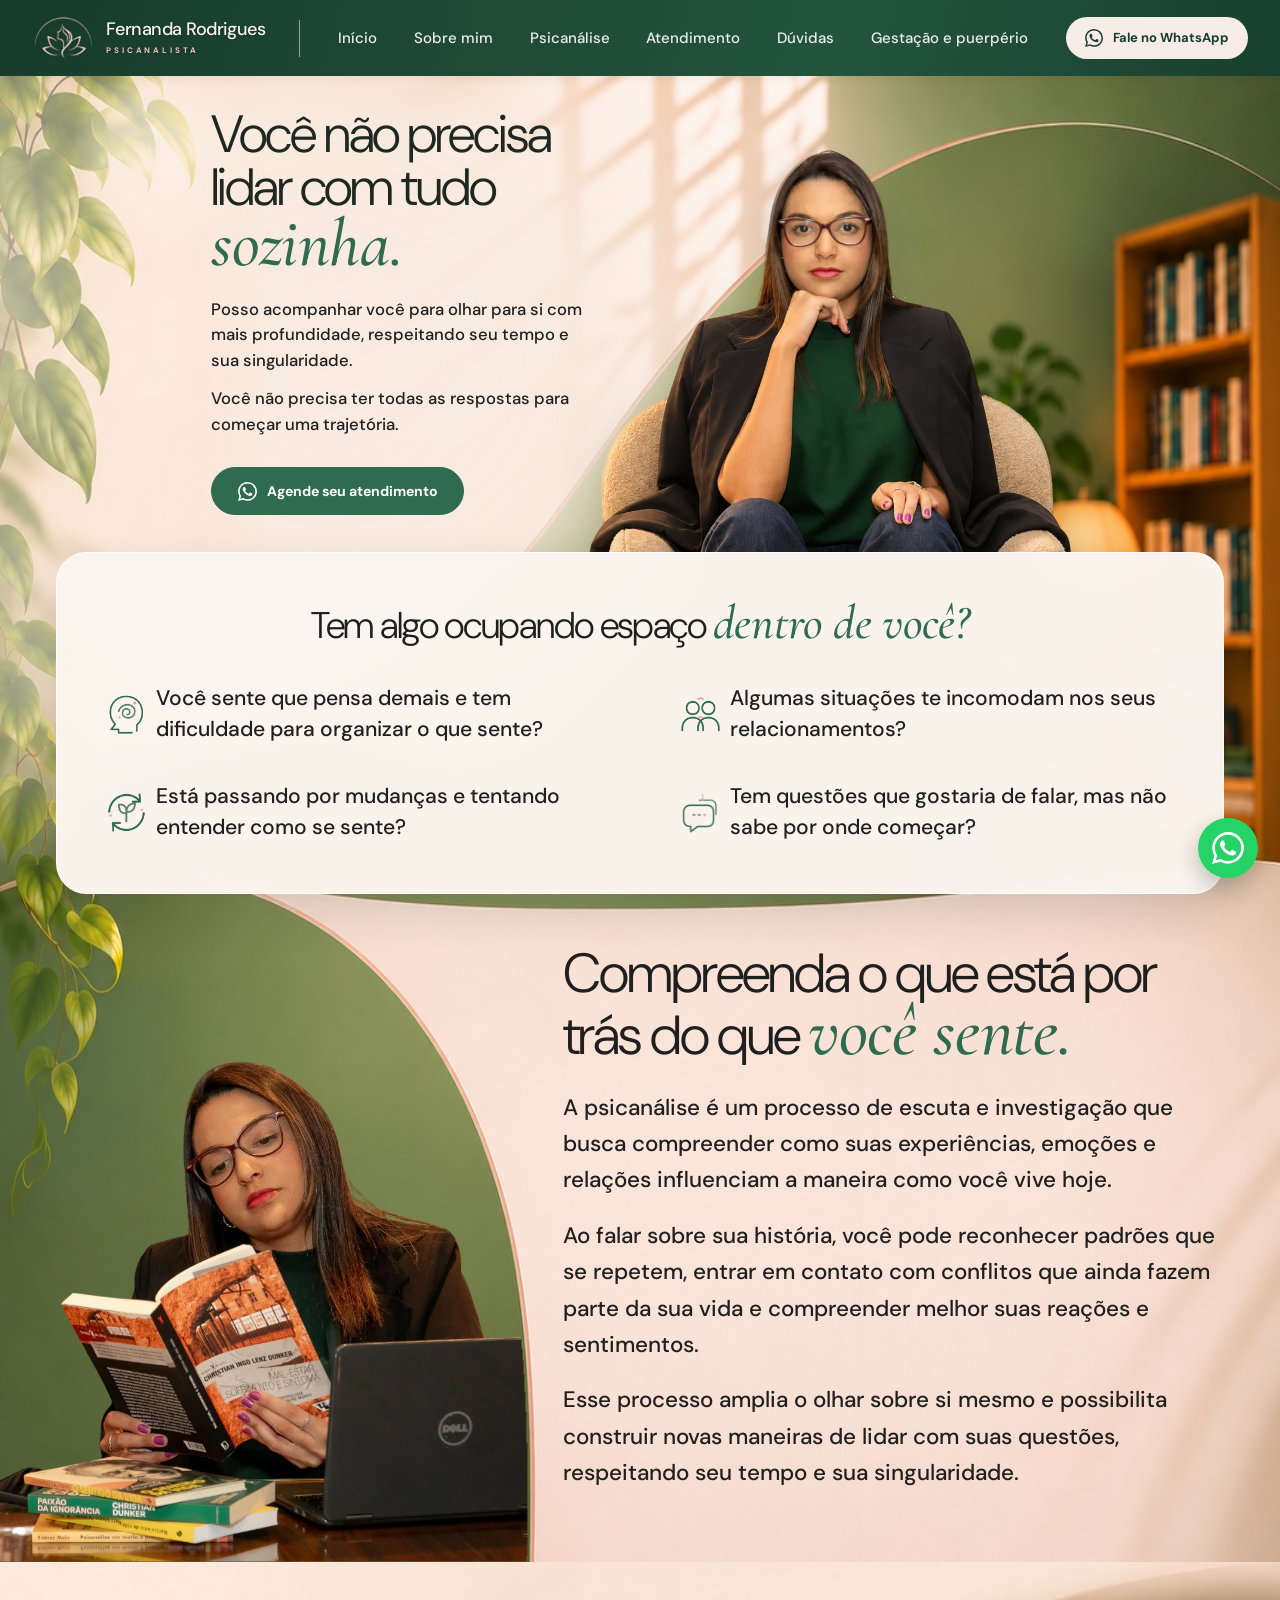
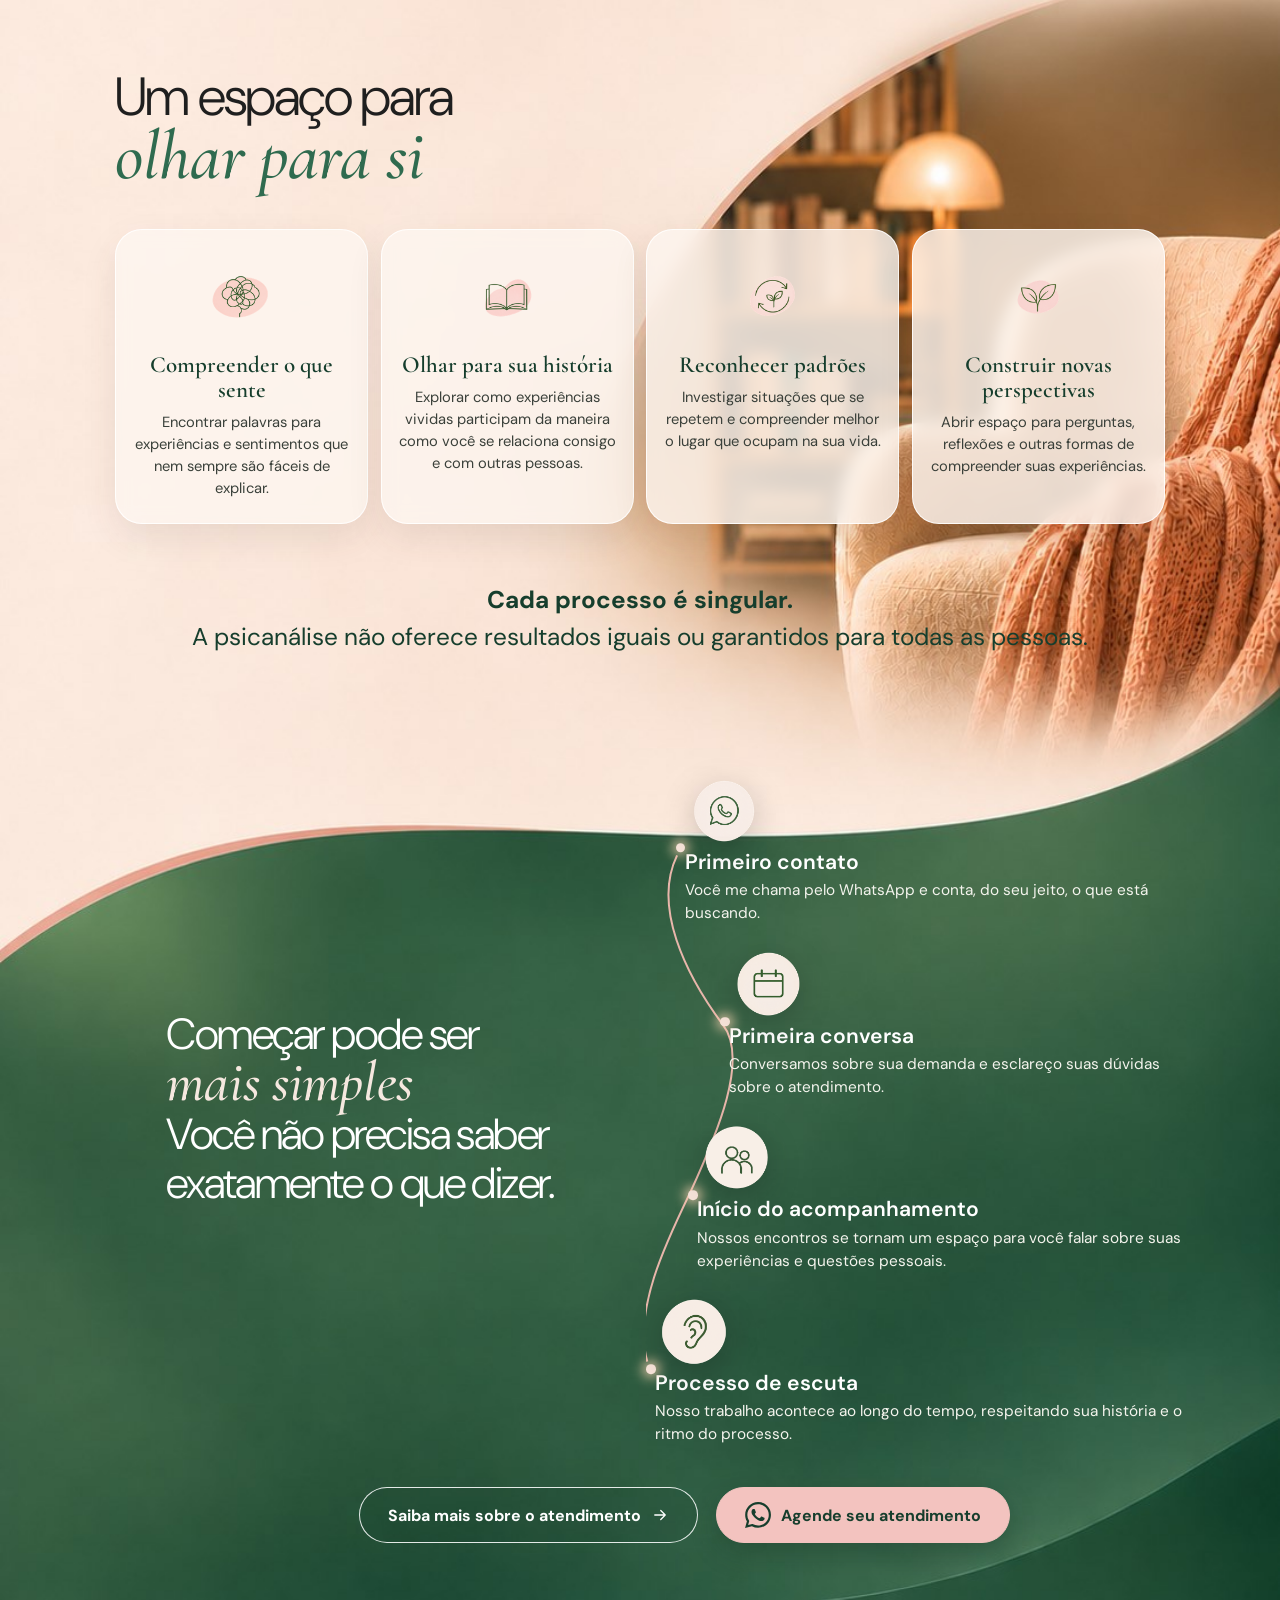
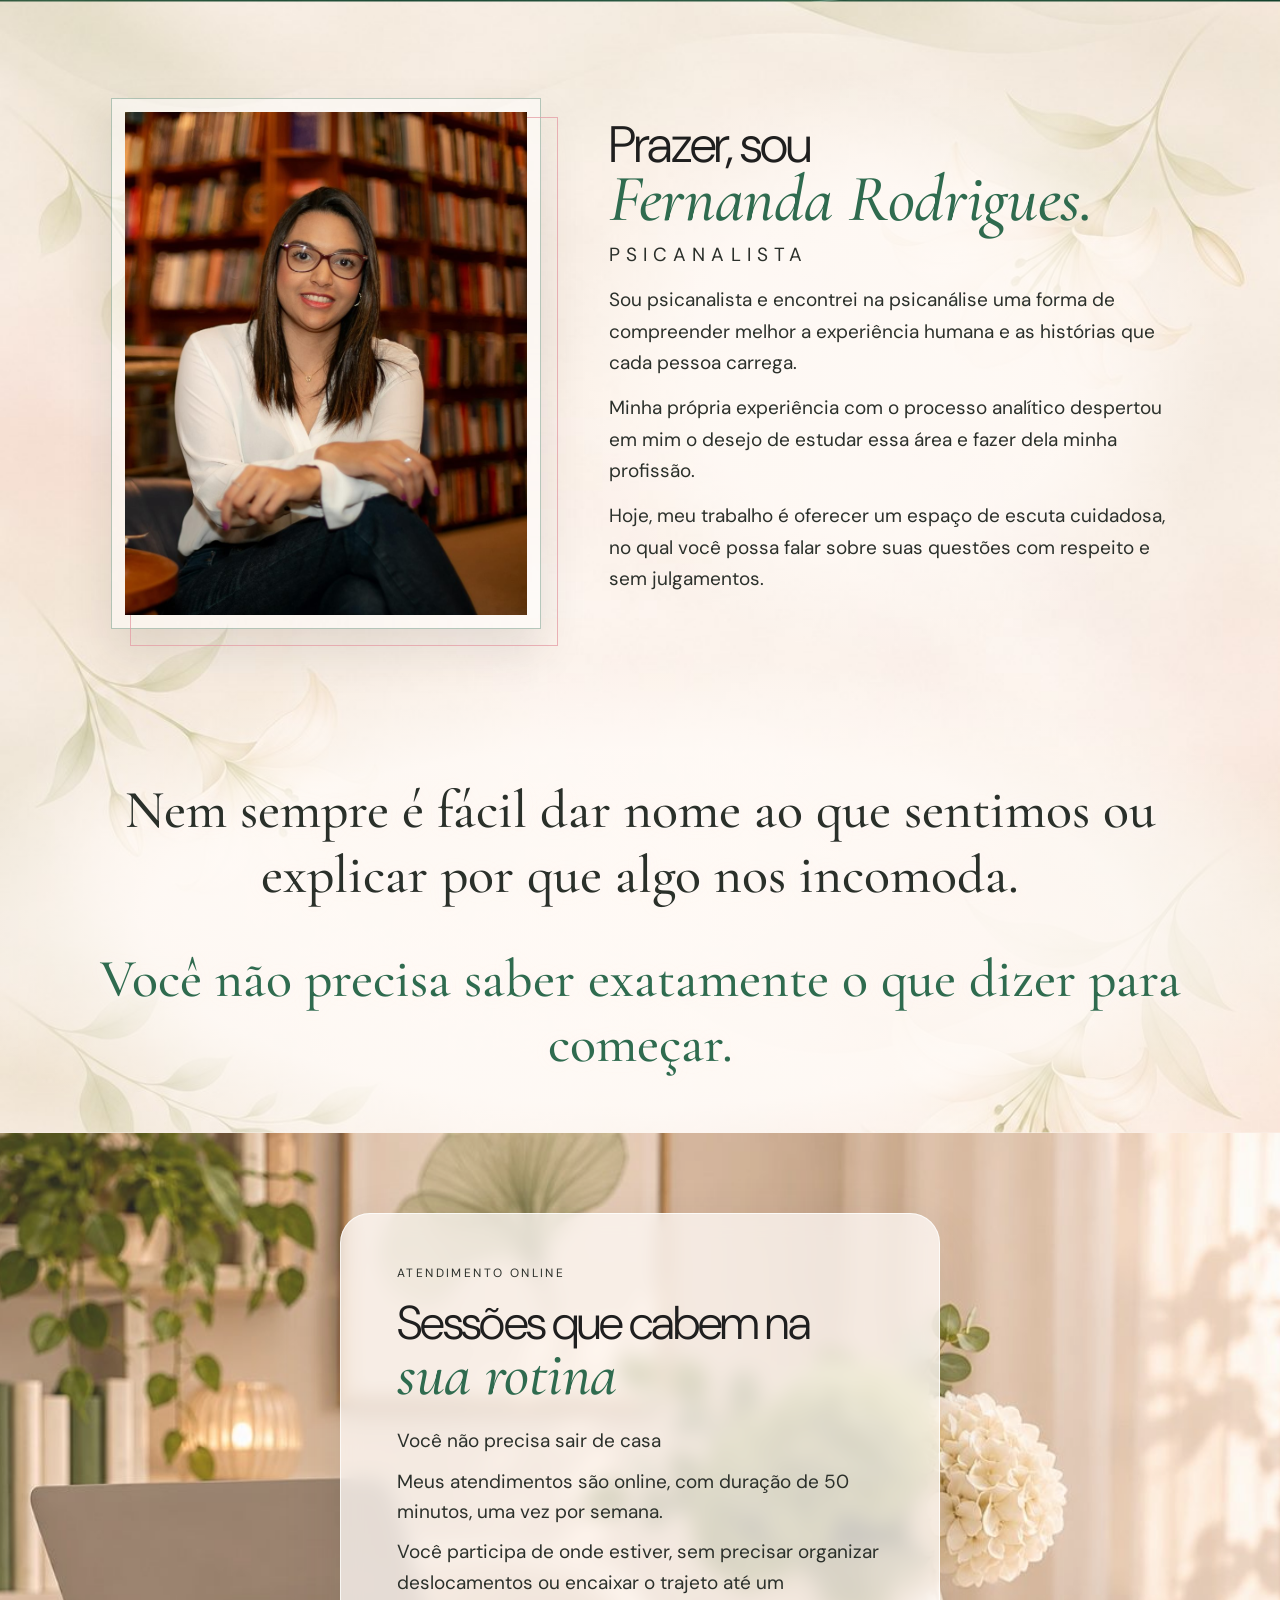
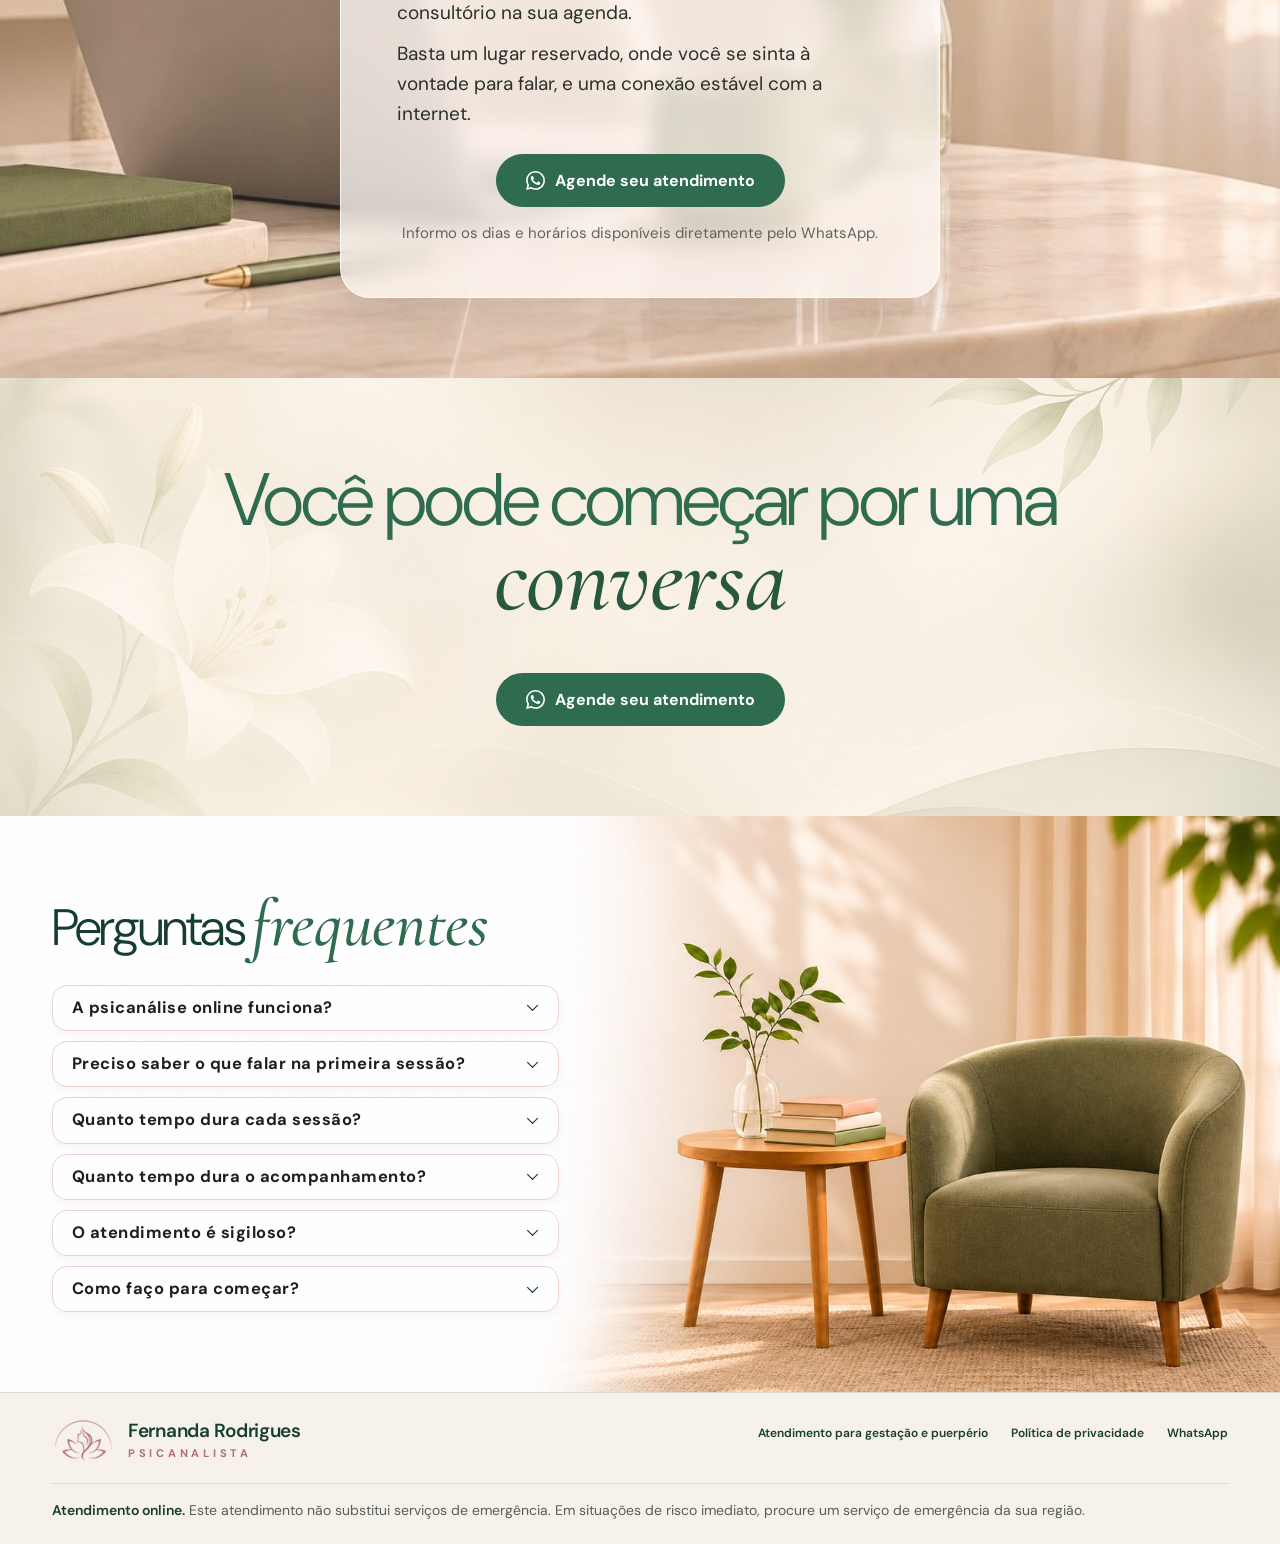
==== commit 8211a1d9: "Site geral: FAQ com nova foto, botao na sessao 3 e hero com corte seco (mobile) - FAQ: nova foto de " ====
--- a/site-geral/index.html
+++ b/site-geral/index.html
@@ -105,6 +105,7 @@
           <p class="mais-mobile">Ao falar sobre sua história, você pode reconhecer padrões que se repetem, entrar em contato com conflitos que ainda fazem parte da sua vida e compreender melhor suas reações e sentimentos.</p>
           <p class="mais-mobile">Esse processo amplia o olhar sobre si mesmo e possibilita construir novas maneiras de lidar com suas questões, respeitando seu tempo e sua singularidade.</p>
           <button type="button" class="ver-mais" aria-expanded="false"><span>Ver mais</span><svg aria-hidden="true"><use href="#icon-chevron"/></svg></button>
+          <a href="#contato" class="pill pill-primary pill-lg js-whatsapp psycho-cta" data-contact="whatsapp"><svg aria-hidden="true"><use href="#icon-whatsapp-solid"/></svg> Agende seu atendimento</a>
         </div>
       </div>
     </section>
--- a/site-geral/styles.min.css
+++ b/site-geral/styles.min.css
@@ -1 +1 @@
-:root{--green:#2F6B4F;--green-support:#A7B7A6;--green-deep:#163E2D;--green-mid:#28573F;--rose:#E59BA4;--rose-soft:#F8E9EC;--base:#FAFBF9;--text:#1F1F1F;--cream:#FBF4EE;--line:rgba(47,107,79,.16);--shadow:0 22px 52px rgba(29,43,33,.11);--serif:'Cormorant Garamond','Cormorant',Georgia,'Times New Roman',serif;--sans:'DM Sans',Arial,sans-serif;--shell:1240px}*{box-sizing:border-box}html{scroll-behavior:smooth;scroll-padding-top:94px}body{margin:0;color:var(--text);background:var(--base);font:400 16px/1.55 var(--sans);-webkit-font-smoothing:antialiased;overflow-x:hidden}button,a{-webkit-tap-highlight-color:transparent}button{font:inherit}a{color:inherit}img{display:block;max-width:100%}svg{display:inline-block;width:1.25em;height:1.25em;fill:none;stroke:currentColor;stroke-linecap:round;stroke-linejoin:round;stroke-width:1.7}:focus-visible{outline:3px solid var(--rose);outline-offset:4px}.shell{width:min(var(--shell),calc(100% - 104px));margin-inline:auto}.svg-sprite{position:absolute;width:0;height:0;overflow:hidden}h1,h2,h3,p{margin-top:0}em{color:var(--green);font-family:var(--sans);font-weight:500}p{line-height:1.59}.skip-link{position:fixed;top:-100px;left:20px;z-index:1000;padding:12px 19px;color:white;background:var(--green-deep);border-radius:9px}.skip-link:focus{top:12px}.eyebrow{display:block;margin-bottom:15px;font:700 11px/1.3 var(--sans);letter-spacing:.23em;color:var(--green)}.pill{display:inline-flex;justify-content:center;align-items:center;gap:10px;appearance:none;border:1px solid transparent;border-radius:999px;padding:11px 21px;text-decoration:none;white-space:nowrap;font:700 13px/1.2 var(--sans);cursor:pointer;transition:transform .2s ease,box-shadow .2s ease,background-color .2s ease}.pill:hover{transform:translateY(-2px);box-shadow:0 8px 19px rgba(20,52,35,.19)}.pill svg{width:19px;height:19px}.pill-primary{background:var(--green);border-color:var(--green);color:#fff}.pill-primary:hover{background:#25583f}.pill-light{background:#F8EDE6;color:var(--green-deep)}.pill-lg{padding:16px 29px}.pill-outline-light{border:1px solid rgba(255,255,255,.88);padding:11px 22px}:root{--header-h:76px;--hero-h:615px}.site-header{height:var(--header-h);background:linear-gradient(105deg,#173c2c 0%,#24543d 66%,#17402f 100%);color:#fff;position:relative;z-index:50;box-shadow:0 2px 10px rgba(20,40,31,.06)}.header-container{display:flex;align-items:center;gap:30px;height:100%;position:relative;z-index:2}.brand{color:#fff;display:flex;align-items:center;gap:12px;text-decoration:none;min-width:250px;flex-shrink:0}.brand-logo{display:block;height:54px;width:auto;flex-shrink:0;filter:drop-shadow(0 1px 2px rgba(10,30,20,.35))}.brand-name{display:flex;flex-direction:column;font:500 21px/1.05 var(--sans);color:#FBF1EE;text-shadow:0 1px 3px rgba(10,30,20,.35)}.brand-name small{font:700 9px/1.3 var(--sans);letter-spacing:.36em;margin-top:6px;color:#EFC4BE}.header-rule{height:37px;width:1px;background:rgba(245,226,218,.58);flex-shrink:0}.nav{display:flex;justify-content:center;align-items:center;flex:1;gap:clamp(16px,2.1vw,34px);white-space:nowrap}.nav a{font-weight:500;text-decoration:none;opacity:.91;position:relative;padding:27px 0;transition:opacity .2s}.nav a:hover,.nav a.is-active{opacity:1}.nav a.is-active::after,.nav a:hover::after{content:'';height:2px;width:100%;position:absolute;bottom:19px;left:0;background:#e9b5ac}.header-cta{padding:12px 21px;flex-shrink:0}.menu-toggle{display:none;align-items:center;justify-content:center;flex-direction:column;gap:5px;padding:11px;border:1px solid rgba(255,255,255,.55);color:white;border-radius:10px;background:transparent;cursor:pointer}.menu-toggle span{width:20px;height:2px;background:currentColor;border-radius:4px}.hero{isolation:isolate;position:relative;min-height:var(--hero-h);background-color:#F6EDE4;overflow:hidden}.hero::before{content:none}.hero::after{content:'';position:absolute;z-index:-1;inset:0;background:linear-gradient(90deg,rgba(255,249,243,.33) 0%,rgba(255,248,240,.04) 54%,transparent 75%)}.hero-inner{min-height:var(--hero-h);position:relative;display:flex;align-items:center}.hero-copy{position:relative;z-index:3;max-width:585px;padding:37px 0 95px 8px}.hero-line{display:none}.hero h1{line-height:1.02;letter-spacing:-.04em;color:#1e2821}.hero h1 em{color:var(--green)}.hero-subtitle{font-weight:500;margin-bottom:12px}.recognition{background:linear-gradient(180deg,#f8f3ed,#faf7f1);position:relative;padding-bottom:24px}.recognition-shell{position:relative;z-index:4;padding-top:0}.recognition-panel{transform:translateY(-68px);margin-bottom:-55px;background:rgba(255,248,245,.96);border:1px solid rgba(255,255,255,.83);border-radius:28px;padding:34px 39px;box-shadow:0 20px 48px rgba(35,43,35,.13);grid-template-columns:36% 64%;backdrop-filter:blur(15px)}.recognition-heading{border-right:2px solid var(--rose);display:flex;align-items:center}.recognition h2{margin-bottom:0}.recognition-list{padding:0;list-style:none;column-gap:24px;row-gap:13px}.recognition-list li{display:flex;font-weight:500}.recognition-list li svg{border-radius:50%;color:white;background:var(--green-support);stroke-width:2.6}.psycho-section{min-height:467px;position:relative;overflow:hidden;background:#f7f0e9}.psycho-photo{position:absolute;inset:0;background:url('assets/img/fundo-psicanalise.webp') center 64%/cover no-repeat}.psycho-section::after{content:'';position:absolute;top:0;bottom:0;left:46%;right:0;background:linear-gradient(90deg,rgba(250,246,240,.14),rgba(255,250,245,.55) 58%,rgba(255,250,245,.65));pointer-events:none}.psycho-inner{position:relative;z-index:1;display:grid;grid-template-columns:43% 57%;align-items:center;min-height:467px}.psycho-content{padding:47px 30px 51px 4px;max-width:680px}.psycho-content h2{margin-bottom:20px}.psycho-content p{line-height:1.59;font-weight:500;max-width:625px;margin-bottom:10px}.process-section{color:white;background:#1d523a url('assets/icons/fundo_seccao_verde.svg') center/cover no-repeat;padding:54px 0 51px;position:relative;overflow:hidden}.process-section::after{content:'';pointer-events:none;position:absolute;inset:0;background:radial-gradient(circle at 0 20%,rgba(167,183,166,.2),transparent 34%),radial-gradient(circle at 92% 100%,rgba(9,43,28,.27),transparent 52%)}.process-inner{position:relative;z-index:1}.section-head{text-align:center}.process-heading h2{margin-bottom:12px;color:#fff}.process-heading h2 em{color:#f5e8df}.process-heading p{font:400 16px/1.5 var(--sans);margin-bottom:37px}.process-grid{display:grid;grid-template-columns:repeat(4,1fr);gap:15px;align-items:start;position:relative}.process-grid:before{content:'';position:absolute;height:1px;top:34px;left:11%;right:11%;border-top:1px dashed rgba(244,236,224,.76)}.process-item{position:relative;z-index:2;text-align:center;border-radius:18px;transition:background .2s}.process-item>summary{cursor:pointer;list-style:none;display:flex;flex-direction:column;align-items:center;gap:11px;padding:0 7px;min-height:125px}.process-item summary::-webkit-details-marker{display:none}.process-symbol{width:70px;height:70px;border-radius:50%;border:4px solid rgba(255,255,255,.08);display:grid;place-items:center;transition:transform .2s}.process-symbol svg{width:33px;height:33px}.process-item summary:hover .process-symbol{transform:translateY(-4px)}.process-title{line-height:1.35;font-weight:700}.process-expand{display:inline-flex;align-items:center;gap:5px;opacity:0;transition:opacity .2s}.process-expand svg{width:12px;height:12px}.process-item:hover .process-expand,.process-item:focus-within .process-expand,.process-item[open] .process-expand{opacity:1}.process-item[open] .process-expand svg{transform:rotate(45deg)}.process-answer{padding:1px 17px 15px;animation:fadeIn .2s ease}.process-answer p{line-height:1.55;margin:0}.process-actions{display:flex;justify-content:center;margin-top:25px;flex-wrap:wrap}.about-section{position:relative;overflow:hidden}.about-section:after{content:'';width:440px;height:440px;position:absolute;right:-280px;bottom:-330px;background:var(--green-support);border-radius:50%;opacity:.16}.about-inner{gap:16px;align-items:center}.about-copy{max-width:760px}.about-copy h2 em{color:var(--green)}.about-copy p{font-weight:500}.benefits-section{position:relative;background:linear-gradient(180deg,#fcf7f2 0%,#fbf1ef 100%)}.benefits-inner{grid-template-columns:21% 79%;column-gap:0;align-items:start}.benefits-heading .eyebrow{letter-spacing:.16em}.benefits-heading h2{line-height:1.06;margin-bottom:0}.benefits-grid{display:grid;grid-template-columns:repeat(4,minmax(0,1fr));gap:12px}.benefit{border-radius:24px;background:linear-gradient(130deg,#FBE7E5,#F7EBE8);border:1px solid rgba(255,255,255,.87);min-height:188px;box-shadow:0 10px 25px rgba(73,52,52,.035);transition:transform .2s,box-shadow .2s}.benefit:hover{transform:translateY(-4px);box-shadow:0 14px 26px rgba(73,52,52,.075)}.benefit[open]{background:#fff8f4}.benefit>summary{list-style:none;cursor:pointer;padding:19px 17px 15px;display:flex;flex-direction:column;align-items:center;text-align:center;gap:12px}.benefit summary::-webkit-details-marker{display:none}.benefit-icon{height:50px;width:50px;display:grid;place-items:center;border-radius:15px;background:rgba(255,255,255,.38)}.benefit-icon svg{width:36px;height:36px;color:var(--green);stroke-width:1.5}.benefit-title{font:600 17px/1.2 var(--sans);letter-spacing:-.015em;color:#2a302a;max-width:160px}.benefit-more{font-weight:700;color:var(--green);opacity:.8;display:inline-flex;align-items:center;gap:4px}.benefit-more svg{width:13px;height:13px}.benefit[open] .benefit-more svg{transform:rotate(45deg)}.benefit-answer{padding:0 17px 15px;text-align:center;animation:fadeIn .2s ease}.benefit-answer p{line-height:1.55;margin:0}.benefits-note{margin:21px 0 0;grid-column:2;text-align:center;font:400 15px/1.5 var(--sans)}.faq-section{background:linear-gradient(110deg,#FFF7F4 0%,#FFF8F4 72%,#F6EEE6 100%);overflow:hidden}.faq-heading h2{line-height:1.04;margin-bottom:0}.faq-questions{display:grid;grid-template-columns:1fr;gap:10px}.faq-item{background:rgba(255,255,255,.63);border:1px solid #E9D4CB;border-radius:15px;box-shadow:0 4px 10px rgba(50,37,30,.035);overflow:hidden}.faq-item summary{list-style:none;padding:13px 17px 13px 19px;display:flex;align-items:center;justify-content:space-between;gap:9px;font-weight:700;line-height:1.35;cursor:pointer}.faq-item summary::-webkit-details-marker{display:none}.faq-item summary svg{flex:0 0 17px;width:17px;height:17px;transition:transform .2s;color:var(--green-deep)}.faq-item[open]{background:white}.faq-item[open] summary svg{transform:rotate(180deg)}.faq-answer{border-top:1px solid #efdfd7;padding:11px 17px 16px 19px;animation:fadeIn .2s ease}.faq-answer p{margin:0}.faq-photo{align-self:stretch;overflow:hidden;border-top:2px solid rgba(229,155,164,.75);border-left:2px solid rgba(229,155,164,.75)}.faq-photo img{position:absolute;inset:0;width:100%;height:100%;object-fit:cover;object-position:52% 60%}.contact-section{color:#fff;overflow:hidden}.contact-section:before{content:'';pointer-events:none;position:absolute;inset:-60px;background:url('assets/icons/fundo_seccao_verde.svg') center/cover no-repeat;opacity:.42}.contact-section:after{content:'';pointer-events:none;position:absolute;height:420px;width:100%;bottom:-310px;left:0;border-radius:50% 50% 0 0;border-top:1.6px solid rgba(229,155,164,.71);transform:rotate(-8deg)}.contact-inner{text-align:center;max-width:880px;position:relative;z-index:1}.contact-inner h2{color:#fff}.contact-inner h2 em{color:#f6ebe5}.contact-inner p{margin:0 auto 7px;max-width:770px;line-height:1.55}.contact-inner .pill{margin-top:22px}.footer{background:#f7f1eb;border-top:1px solid rgba(50,82,64,.14);padding:26px 0 22px}.footer-inner{display:flex;justify-content:space-between;gap:35px;align-items:start}.footer-brand strong{font:600 19px/1.1 var(--sans);letter-spacing:-.015em;color:var(--green-deep)}.footer-brand strong span{font-size:16px;font-weight:500}.footer-brand p{color:#5e675e;font-size:12px;margin:7px 0 0}.footer-nav{display:flex;align-items:center;flex-wrap:wrap;gap:23px;padding-top:6px}.footer-nav a,.footer-link{color:var(--green-deep);font:600 12px/1.4 var(--sans);text-decoration:none;background:transparent;border:none;padding:0;cursor:pointer}.footer-nav a:hover,.footer-link:hover{text-decoration:underline;text-underline-offset:4px}.emergency-note{border-top:1px solid rgba(47,107,79,.15);padding-top:15px;margin-top:20px;margin-bottom:0;color:#555e57;font-size:12px}.contact-dialog{padding:34px;width:min(520px,calc(100vw - 32px));border:1px solid rgba(229,155,164,.4);border-radius:23px;background:#fff9f5;box-shadow:0 30px 100px rgba(0,0,0,.25);color:var(--text)}.contact-dialog::backdrop{background:rgba(13,32,22,.65);backdrop-filter:blur(5px)}.contact-dialog h2{color:var(--green-deep);font-size:32px;margin-bottom:15px}.dialog-close{position:absolute;top:12px;right:18px;border:0;background:transparent;color:var(--green-deep);font-size:28px;cursor:pointer}.dialog-small{color:#556059;margin-top:19px}.message-preview{padding:15px;margin:17px 0;background:#f4ede7;border-radius:10px}.contact-dialog code{font-size:11px}@keyframes fadeIn{ from{opacity:0;transform:translateY(-5px)} to{opacity:1;transform:translateY(0)} }@media (prefers-reduced-motion:no-preference){[data-reveal]{opacity:1}.visible{opacity:1}}@media(max-width:1150px){.shell{width:min(var(--shell),calc(100% - 58px))}.header-container{gap:17px}.brand{min-width:200px;gap:9px}.brand-logo{height:46px}.brand-name{font-size:17px}.brand-name small{font-size:8px;letter-spacing:.3em}.nav{gap:15px}.nav a{font-size:13.5px}.header-cta{padding:11px 15px;font-size:12px}.hero-copy{max-width:46%}.hero h1{font-size:clamp(40px,4.9vw,56px)}.recognition-panel{grid-template-columns:34% 66%;padding:29px 28px}.recognition-content{padding-left:24px}.benefits-inner{grid-template-columns:23% 77%}.benefit-title{font-size:16px}.faq-inner{grid-template-columns:23% 54% 23%}}@media(max-width:900px){:root{--header-h:72px;--hero-h:610px}.site-header{height:var(--header-h)}.brand{min-width:auto;margin-right:auto}.header-rule{display:none}.nav{display:none;position:absolute;z-index:61;top:72px;left:0;right:0;padding:15px 28px 23px;background:#17412e;box-shadow:0 20px 30px rgba(0,0,0,.2);flex-direction:column;gap:0;align-items:stretch}.nav.nav--open{display:flex}.nav a{font-size:15px;padding:12px 0}.nav a.is-active::after,.nav a:hover::after{bottom:7px;width:36px}.header-cta{margin-left:auto}.menu-toggle{display:flex}.hero-copy{max-width:50%;padding-bottom:85px}.hero h1{font-size:clamp(36px,5.4vw,50px)}.hero-subtitle{max-width:340px;font-size:14px}.recognition-panel{grid-template-columns:35% 65%}.recognition-list{grid-template-columns:1fr;gap:9px}.psycho-inner{grid-template-columns:38% 62%}.psycho-content{padding-right:0}.psycho-section::after{left:35%}.about-inner{grid-template-columns:43% 57%}.about-copy{padding-right:10px}.benefits-inner{display:block}.benefits-heading{margin-bottom:21px}.benefits-heading h2{max-width:380px}.benefits-grid{grid-template-columns:repeat(4,1fr)}.benefits-note{text-align:center}.faq-inner{grid-template-columns:28% 72%}.faq-photo{display:none}}@media(max-width:680px){html{scroll-padding-top:73px}body{font-size:16px}.shell{width:calc(100% - 36px)}:root{--header-h:69px}.site-header{background:linear-gradient(105deg,#173c2c 0%,#24543d 66%,#17402f 100%)}.recognition{background:linear-gradient(180deg,#f8f3ed,#faf7f1)}.header-container{gap:11px}.brand{gap:8px}.brand-logo{height:38px}.brand-name{font-size:15px}.brand-name small{font-size:7px;letter-spacing:.26em;margin-top:4px}.header-cta{display:none}.nav{top:69px}.menu-toggle{padding:9px}.hero{min-height:760px;background:#F8F0E7}.hero::after{background:linear-gradient(180deg,rgba(255,247,241,.98) 1%,rgba(255,248,242,.97) 38%,rgba(255,248,242,.2) 65%,transparent 100%)}.hero-inner{min-height:760px;align-items:flex-start}.hero-copy{width:100%;max-width:100%;padding:43px 3px 0}.hero h1{font-size:clamp(38px,10vw,54px);line-height:1.02}.hero-subtitle{max-width:360px;font-size:16px;line-height:1.53;margin-bottom:9px}.hero-copy .pill{font-size:12px;padding:13px 19px}.recognition{padding-bottom:27px}.recognition-panel{transform:translateY(-27px);margin-bottom:-22px;padding:26px 22px 24px;grid-template-columns:1fr;gap:22px;border-radius:23px}.recognition-heading{padding:0;border-right:0;border-bottom:2px solid var(--rose);padding-bottom:20px}.recognition h2{font-size:32px}.recognition h2 br{display:none}.recognition-content{padding-left:0}.recognition-list{grid-template-columns:1fr;gap:12px}.recognition-list li{font-size:15px}.psycho-section{min-height:0;padding-top:225px}.psycho-photo{inset:0;height:310px;background-size:auto 310px;background-position:18% top}.psycho-section:after{content:none}.psycho-inner{display:block;width:100%;min-height:unset}.psycho-spacer{display:none}.psycho-content{padding:38px 21px 44px;background:linear-gradient(180deg,rgba(252,248,244,.93),#fbf6f1 35%);max-width:100%}.psycho-content h2{font-size:clamp(32px,8.5vw,44px)}.psycho-content p{font-size:16px}.process-section{padding:43px 0 46px}.process-heading .eyebrow{margin-bottom:10px}.process-heading h2{font-size:clamp(32px,8.5vw,44px)}.process-heading p{font-size:16px;margin:10px auto 27px;max-width:280px}.process-grid{grid-template-columns:repeat(2,minmax(0,1fr));gap:19px 8px}.process-grid::before{display:none}.process-item summary{min-height:123px}.process-symbol{height:58px;width:58px}.process-symbol svg{width:27px;height:27px}.process-expand{opacity:1}.process-title{font-size:15px;max-width:140px}.process-answer{padding:1px 10px 11px}.process-answer p{font-size:14px}.process-actions{margin-top:20px;gap:17px}.about-inner{display:flex;flex-direction:column;align-items:stretch;gap:0;min-height:unset}.about-copy{padding:41px 0 12px;order:1}.about-copy h2{font-size:clamp(34px,9vw,46px)}.about-copy p{font-size:16px}.benefits-section{padding:41px 0 32px}.benefits-heading{padding:0 0 9px}.benefits-heading h2{font-size:36px}.benefits-grid{grid-template-columns:repeat(2,minmax(0,1fr));gap:11px}.benefit{min-height:164px;border-radius:20px}.benefit>summary{padding:15px 10px 12px;gap:9px}.benefit-title{font-size:16px}.benefit-icon{height:44px;width:44px}.benefit-icon svg{width:31px;height:31px}.benefits-note{font-size:15px;line-height:1.5;margin-top:20px}.faq-section{padding:41px 0 45px}.faq-inner{display:block}.faq-heading{margin-bottom:22px}.faq-heading h2{font-size:36px}.faq-questions{padding:0;gap:9px}.faq-item summary{font-size:15px;padding:15px 15px}.faq-answer p{font-size:15px}.contact-section{padding:56px 0 64px}.contact-inner h2{font-size:clamp(34px,9vw,46px)}.contact-inner p{font-size:16px}.contact-inner .pill{font-size:13px;padding:14px 22px}.footer{padding:29px 0 21px}.footer-inner{flex-direction:column;gap:19px}.footer-nav{display:flex;flex-direction:column;align-items:flex-start;gap:12px}.emergency-note{margin-top:20px;font-size:12px}.contact-dialog{padding:30px 21px}.contact-dialog h2{font-size:28px}}@media(max-width:390px){.hero{min-height:810px}.hero-inner{min-height:810px}.hero h1{font-size:37px}.benefit-title{font-size:15px}.shell{width:calc(100% - 28px)}.recognition h2{font-size:29px}}@media(prefers-reduced-motion:reduce){*,*::before,*::after{scroll-behavior:auto!important;animation-duration:.001ms!important;transition-duration:.001ms!important}}.hero-photo{display:none}@media (min-width:901px){.stage{container-type:inline-size;position:relative}.stage .hero{min-height:37.22cqw;background:none}.stage .hero::after{content:none}.stage .hero-inner{min-height:37.22cqw;width:100%;margin:0;padding:0}.stage .hero-copy{max-width:none;width:52cqw;padding:2.2cqw 0 2.6cqw 18.5cqw}.stage .hero .pill-lg{padding:clamp(11px,1.05cqw,17px) clamp(20px,2cqw,30px)}.stage .recognition{background:none;z-index:5}.stage .recognition-shell{width:100%;margin:0}.stage .recognition-panel{transform:none;margin:0;min-height:12.98cqw;align-items:center}.stage .psycho-section{overflow:visible}.stage .psycho-section::after,.stage .psycho-photo{content:none;display:none}.stage .psycho-inner{width:100%;margin:0;min-height:24.8cqw}}@media (max-width:900px){.hero{background:linear-gradient(180deg,#fbf4ee 0%,#f6ebe1 100%)}.hero::after{content:none}.hero-photo{position:absolute;z-index:1;right:0;bottom:0;width:58%}.hero-copy{max-width:46%}.psycho-section{padding-top:0;min-height:0}.psycho-section::after{content:none}.psycho-photo{position:relative;inset:auto;width:100%;height:auto}.psycho-inner{display:block;min-height:0}.psycho-spacer{display:none}.psycho-content{max-width:100%;padding:32px 4px 42px;background:none}}@media (max-width:680px){.hero-photo{width:100%;-webkit-mask-image:linear-gradient(180deg,transparent 0,#000 16%);mask-image:linear-gradient(180deg,transparent 0,#000 16%)}.hero-copy{max-width:100%}.hero,.hero-inner{min-height:0!important}.hero-inner{padding-bottom:calc(77vw - 4px)}}.header-cta svg{width:18px;height:18px}.whatsapp-float{position:fixed;right:22px;bottom:22px;z-index:90;width:60px;height:60px;border-radius:50%;background:#25D366;color:#fff;display:grid;place-items:center;box-shadow:0 10px 26px rgba(10,40,25,.28);transition:transform .2s ease,box-shadow .2s ease}.whatsapp-float:hover{transform:translateY(-3px) scale(1.04);box-shadow:0 14px 30px rgba(10,40,25,.34)}.whatsapp-float svg{stroke-width:1.8}.hero h1{margin-bottom:22px}.hero-subtitle+.hero-subtitle{margin-bottom:26px}.hero-copy .pill-lg{margin-top:4px}.recognition-panel{display:block}.recognition-heading{border:0;padding:0;justify-content:center;text-align:center;margin-bottom:26px}.recognition h2{line-height:1.1}.recognition-content{padding-left:0}.recognition-list{flex-wrap:wrap;justify-content:center}.recognition-list li svg{flex-basis:26px}.quote-text{margin:0 auto;text-align:center;font:400 clamp(20px,1.9vw,28px)/1.45 var(--sans);color:#2a302a}.quote-text em{font-style:normal;font-weight:500;color:var(--green)}.benefits-section{padding:62px 0 54px}.benefits-inner{display:block}.benefits-heading{text-align:center;padding:0;margin:0 auto 30px}.benefits-heading h2{max-width:none}.benefits-note{padding-left:0;margin-top:26px;color:#3a403a}.process-actions{gap:18px}.process-wa{background:#25D366;border-color:#25D366;color:#fff;padding:17px 32px;box-shadow:0 12px 28px rgba(5,30,18,.35)}.process-wa:hover{background:#1fbe5b}.about-section{min-height:560px;display:flex;align-items:center;isolation:isolate}.about-section::after{position:absolute;inset:0;z-index:-1;width:auto;height:auto;border-radius:0;opacity:1}.about-inner{display:grid;grid-template-columns:1fr 1fr;min-height:560px;width:min(var(--shell),calc(100% - 104px))}.about-copy{grid-column:2;padding:60px 0 60px 30px}.about-copy p{font:400 17px/1.65 var(--sans);color:#2b302b;margin-bottom:14px}.online-section{position:relative;overflow:hidden;isolation:isolate;display:flex;align-items:center;background:#f6eee6}.online-photo{position:absolute;z-index:-2;background:url('assets/img/atendimento-online.jpg') 20% center / cover no-repeat}.online-section::after{content:'';position:absolute;inset:0;z-index:-1}.online-text .eyebrow{margin-bottom:14px}.online-text h2{margin-bottom:22px}.online-text h3{font:600 20px/1.3 var(--sans);letter-spacing:-.01em;color:var(--green-deep);margin-bottom:12px}.online-text p{font:400 16.5px/1.6 var(--sans);color:#2b302b;margin-bottom:10px}.online-text .pill{margin-top:16px}.online-text .small-note{margin-top:14px}.faq-section{position:relative;isolation:isolate;padding:80px 0}.faq-photo{position:absolute;top:0;right:0;bottom:0;left:auto;width:52%;height:auto;min-height:0;margin:0;border:0;border-radius:0;z-index:-1;background:url('assets/img/foto-faq.webp') center 35% / cover no-repeat;display:block}.faq-inner{align-items:start}.faq-questions{padding-left:0}.faq-heading{align-self:start}.contact-section{padding:84px 0 90px}.contact-inner h2{line-height:1.02;margin-bottom:30px}.footer-brand{display:flex;align-items:center;gap:14px}.footer-logo{width:auto}.footer-brand strong{display:block}.footer-role{display:block;font:700 9px/1.4 var(--sans);letter-spacing:.34em;color:#b0706f;margin-top:4px}.footer-brand p{margin-top:6px}@media (min-width:901px){.stage .recognition{padding-bottom:clamp(26px,2.8cqw,48px)}}@media (max-width:900px){.about-inner{grid-template-columns:1fr}.about-copy{grid-column:1}.faq-inner{flex-direction:column}.faq-heading{order:-1;margin-bottom:26px}.faq-photo{width:100%;bottom:auto;height:340px}.faq-section{padding-top:200px}.online-inner{display:block}.online-text{max-width:none}.about-section{display:block;min-height:0}.about-inner{min-height:0}.about-copy{padding:380px 0 46px}}@media (max-width:680px){.recognition-heading{margin-bottom:18px}.recognition-list{display:grid}.recognition-list li{min-width:0}.process-wa{width:100%}.about-inner{width:calc(100% - 36px)}.about-copy{padding-top:300px}.online-section::after{background:linear-gradient(180deg,rgba(250,245,239,0) 0,rgba(250,245,239,.7) 170px,#faf5ef 255px)}.online-text{padding-top:230px}.faq-photo{height:280px}.faq-section{padding-top:150px}.whatsapp-float{right:16px;bottom:16px;width:56px;height:56px}}body{font-size:18px;line-height:1.65}.nav a{font-size:16px}.header-cta{font-size:14px}.pill-lg{font-size:16px}.hero h1{font-size:clamp(48px,4.8vw,72px)}.hero-subtitle{font-size:19px;max-width:480px;line-height:1.55}h2{font-size:clamp(36px,3.7vw,56px)}.recognition h2{font-size:clamp(34px,3.2vw,48px)}.psycho-content h2{font-size:clamp(38px,3.7vw,56px)}.psycho-content p{font-size:18px}.process-heading h2{font-size:clamp(38px,3.8vw,58px)}.process-heading p{font-size:18px}.process-title{font-size:17px;max-width:200px}.process-expand{font-size:12px}.process-answer p{font-size:16px}.process-wa{font-size:17px}.about-copy h2{font-size:clamp(38px,4vw,60px)}.about-copy p{font-size:19px;max-width:600px}.benefits-heading .eyebrow{font-size:12px}.benefits-heading h2{font-size:clamp(34px,3.5vw,54px)}.benefit-title{font-size:19px}.benefit-more{font-size:13px}.benefit-answer p{font-size:15px}.benefits-note{font-size:18px}.online-text h2{font-size:clamp(38px,3.7vw,58px)}.online-text h3{font-size:23px}.online-text p{font-size:19px}.faq-heading h2{font-size:clamp(44px,4.8vw,76px)}.faq-item summary{font-size:16.5px}.faq-answer p{font-size:16px;line-height:1.6}.contact-inner h2{font-size:clamp(46px,5.8vw,96px)}.contact-inner p{font-size:19px}.footer-brand p,.emergency-note{font-size:14px}.footer-role{font-size:11px}.contact-dialog p{font-size:16px}.dialog-small{font-size:13px!important}.message-preview{font-size:15px}@media (min-width:901px){.stage .hero h1{font-size:clamp(36px,4.1cqw,72px)}.stage .hero-subtitle{font-size:clamp(15px,1.3cqw,21px);max-width:30cqw}.stage .hero .pill-lg{font-size:clamp(14px,1.1cqw,17px)}.stage .recognition h2{font-size:clamp(32px,2.9cqw,48px)}}@media (max-width:900px){.nav a{font-size:17px}.hero-subtitle{font-size:18px}}@media (max-width:680px){body{font-size:18px}.hero h1{font-size:clamp(40px,11vw,56px)}.hero-subtitle{font-size:18px;max-width:380px}.hero-copy .pill{font-size:14px}.recognition h2{font-size:34px}.psycho-content h2,.process-heading h2,.about-copy h2{font-size:clamp(34px,9.5vw,46px)}.psycho-content p,.about-copy p,.online-text p,.contact-inner p,.process-heading p{font-size:18px}.process-heading p{max-width:320px}.process-title{font-size:16.5px;max-width:160px}.process-answer p{font-size:16px}.benefits-heading h2{font-size:38px}.benefit-title{font-size:18px}.benefit-answer p{font-size:16px}.benefits-note{font-size:17px}.faq-heading h2{font-size:46px}.faq-item summary{font-size:17px}.faq-answer p{font-size:16.5px}.contact-inner h2{font-size:clamp(42px,12vw,58px)}.contact-inner .pill{font-size:15px}}@media (min-width:901px){.stage .recognition-panel{border-left:0;border-right:0}}.recognition-list{display:grid;grid-template-columns:repeat(2,minmax(0,1fr));gap:22px 64px;max-width:1180px;margin:0 auto}.recognition-list li{min-width:0;flex:none;font-size:22px;line-height:1.4}.recognition-list li svg{flex:0 0 30px;width:30px;height:30px;padding:6px;margin-top:2px}@media (min-width:901px){.stage .recognition-list li{font-size:clamp(19px,1.65cqw,26px)}.stage .recognition-list li svg{flex-basis:clamp(26px,2cqw,34px);width:clamp(26px,2cqw,34px);height:clamp(26px,2cqw,34px)}}.about-section,.quote-section,.online-section{background:#faf6f1}.about-section::after{background:linear-gradient(90deg,rgba(250,246,241,0) 40%,rgba(250,246,241,.85) 56%,#faf6f1 63%)}.about-copy h2{line-height:1.02}.online-section{min-height:680px;padding:80px 0;justify-content:center}.online-photo{inset:0;height:auto}.online-section::after{background:rgba(250,246,241,.12)}.online-inner{display:flex;justify-content:center}.online-text{max-width:600px;padding:50px 56px 42px;background:rgba(255,251,248,.74);-webkit-backdrop-filter:blur(10px);backdrop-filter:blur(10px);border:1px solid rgba(255,255,255,.75);border-radius:30px;box-shadow:0 24px 60px rgba(40,35,30,.14)}.online-text .pill{display:flex;width:fit-content;margin:24px auto 0}.online-text .small-note{text-align:center}.faq-inner{display:grid;grid-template-columns:minmax(0,1.1fr) minmax(0,1fr);column-gap:6vw}.faq-heading,.faq-questions{grid-column:1}.faq-heading{margin-bottom:30px;padding-top:0}.faq-heading h2{text-shadow:none}.faq-photo{transform:scaleX(-1);-webkit-mask-image:linear-gradient(270deg,transparent 0,rgba(0,0,0,.55) 22%,#000 55%);mask-image:linear-gradient(270deg,transparent 0,rgba(0,0,0,.55) 22%,#000 55%)}.footer-logo{height:44px}.emergency-note strong{color:var(--green-deep);font-weight:600}.process-actions{align-items:center}.process-actions .pill{height:56px;padding:0 28px;font-size:16px}@media (max-width:900px){.faq-inner{display:flex}.faq-photo{-webkit-mask-image:linear-gradient(180deg,#000 40%,transparent 100%);mask-image:linear-gradient(180deg,#000 40%,transparent 100%)}.about-section::after{background:linear-gradient(180deg,rgba(250,246,241,0) 0,rgba(250,246,241,.6) 300px,#faf6f1 410px)}.online-section{display:flex;min-height:0;padding:60px 0}.online-photo{height:auto;bottom:0}.online-section::after{background:rgba(250,246,241,.12)}.online-text{padding:40px 32px 34px}}@media (max-width:680px){.recognition-list{grid-template-columns:1fr;gap:14px}.recognition-list li{font-size:19px}.online-photo{height:auto}.online-text{padding:32px 22px 28px;border-radius:24px}.process-actions .pill{width:100%}}.online-text .eyebrow{font-size:12px;letter-spacing:.2em}.online-text h3,.online-text p{font:400 19px/1.6 var(--sans);letter-spacing:0;color:#2b302b;margin-bottom:10px}.online-text .small-note{font-size:15px;color:#5d655e}@media (max-width:680px){.online-text h3,.online-text p{font-size:18px}.online-text .small-note{font-size:15px}}.hero-cutout,.psycho-cutout{display:none}@media (min-width:901px){.stage .hero{overflow:hidden}.hero-cutout{display:block;position:absolute;z-index:1;left:32.8cqw;top:0;width:66cqw;height:auto;max-width:none;pointer-events:none;filter:drop-shadow(0 14px 22px rgba(30,40,25,.18))}.psycho-cutout{display:block;position:absolute;height:auto;max-width:none;pointer-events:none}}@media (max-width:900px){.hero-photo{display:block;background:url('assets/img/fernanda-poltrona-real.webp') 50% 100% / auto 118% no-repeat,linear-gradient(180deg,#f6e9df 0%,#869a74 100%);-webkit-mask-image:linear-gradient(180deg,transparent 0,#000 12%);mask-image:linear-gradient(180deg,transparent 0,#000 12%);aspect-ratio:4 / 3.2}.psycho-photo{background:url('assets/img/fernanda-livro-poltrona.webp') 100% 100% / 100% auto no-repeat,linear-gradient(180deg,#f6e9df,#efd9c9);aspect-ratio:3 / 2}}@media (min-width:901px){.stage .recognition{padding:0 4.4cqw;height:auto}.stage .recognition-panel{border-radius:2.4cqw;border:1px solid rgba(255,255,255,.8);box-shadow:0 18px 44px rgba(35,43,35,.14)}}@media (min-width:901px){.header-container{margin-right:20px}.brand-logo{height:44px}.brand-name{font-size:18px}.brand-name small{font-size:8px}.nav a{font-size:15px}.header-cta{font-size:13px;padding:11px 18px}}@media (min-width:901px){.header-container{margin-left:11vw}}@media (min-width:901px){.stage{background:#f3e2d6 url('assets/img/fundo-cenario-sage.jpg') 0 0 / 100% 100% no-repeat}.stage::after{content:'';position:absolute;inset:0;z-index:2;background:url('assets/img/cenario-borda-circulo-sage.webp') 0 0 / 100% 100% no-repeat;pointer-events:none}.stage .psycho-section{background:none}.psycho-cutout{bottom:0;z-index:1;filter:none}.stage .psycho-content{position:relative;z-index:3;padding-top:clamp(70px,8cqw,130px)}.stage .hero::before{content:'';position:absolute;inset:0;z-index:0;background:radial-gradient(ellipse 33cqw 31cqw at 26cqw 21cqw,rgba(248,235,225,.95) 0,rgba(248,235,225,.9) 58%,rgba(248,235,225,0) 100%);pointer-events:none}}@media (min-width:901px){.stage .psycho-inner{z-index:3}}@media (min-width:901px){.stage .hero::before{-webkit-mask-image:linear-gradient(90deg,transparent 0,transparent 15cqw,#000 21cqw);mask-image:linear-gradient(90deg,transparent 0,transparent 15cqw,#000 21cqw)}}@media (min-width:901px){.stage .psycho-inner{grid-template-columns:44cqw 1fr}.stage .psycho-content{max-width:none}.stage .psycho-content h2{line-height:1.04}.stage .psycho-content p{max-width:none}}@media (min-width:901px){.stage .psycho-section{min-height:46cqw}.psycho-cutout{width:70cqw}}@media (min-width:901px){.psycho-cutout{left:-25.5cqw}}.about-section{background:#faf1ea}@media (min-width:901px){.about-section::after{background:none}}@media (min-width:901px){.about-copy{padding-left:58px}}.process-section::after,.contact-section::before,.contact-section::after{content:none}.contact-texture{display:none}.quote-section{display:flex;align-items:center}.quote-text{max-width:1120px;font-size:clamp(30px,8vw,44px)}@media (min-width:901px){.quote-section{min-height:600px}}.quote-text{font-family:var(--serif);font-weight:500;letter-spacing:0;line-height:1.22}.quote-text-2{margin-top:.7em}.quote-text,.quote-text em{font-family:var(--serif)}@media (min-width:901px){.quote-text{font-size:clamp(36px,4.2vw,62px)}}@media (max-width:680px){.quote-text{font-size:clamp(28px,8vw,38px)}}.process-section,.contact-section{background:#fff;color:var(--green)}.process-heading h2,.contact-inner h2{color:var(--green)}.process-heading h2 em,.contact-inner h2 em{color:var(--green-mid)}.process-heading p{color:var(--green);opacity:1}.process-grid:before{border-top-color:rgba(47,107,79,.4)}.process-symbol{background:var(--green);color:#fff;border-color:rgba(47,107,79,.12);box-shadow:0 8px 22px rgba(47,107,79,.2)}.process-title{color:var(--green)}.process-expand{color:var(--green)}.process-item[open]{background:rgba(47,107,79,.07)}.process-answer p{color:var(--green-deep)}.pill-outline-light{border-color:var(--green);background:transparent;color:var(--green)}.pill-outline-light:hover{background:rgba(47,107,79,.08)}.contact-section .pill-light{background:var(--green);color:#fff}.contact-section .pill-light:hover{background:var(--green-mid)}@media (min-width:901px){.stage .recognition{margin-top:0}.stage .recognition-panel{padding:clamp(38px,3.8cqw,68px) clamp(28px,3.4cqw,64px) clamp(40px,3.8cqw,68px)}.stage .recognition-heading{margin-bottom:clamp(26px,2.8cqw,48px)}.stage .recognition-list{gap:clamp(26px,2.7cqw,46px) clamp(44px,5.4cqw,96px)}.stage .recognition-list li{line-height:1.5}}.benefits-section,.process-section{padding-top:110px;padding-bottom:110px}@media (max-width:680px){.benefits-section,.process-section{padding-top:68px;padding-bottom:72px}}.process-heading h2{max-width:900px;margin:0 auto 44px;line-height:1.14}.online-photo{-webkit-mask-image:none;mask-image:none}h1,h2,h3{font-family:var(--sans);font-weight:300;letter-spacing:-.035em;line-height:1.1}h3{font-weight:400;letter-spacing:-.02em}h1 em,h2 em,h3 em{font-family:var(--serif);font-style:italic;font-weight:500;font-size:1.3em;letter-spacing:-.005em;line-height:.85}.brand-name{letter-spacing:-.03em}.duo-bg{background:#f6ebe2 url('assets/img/fundo-beneficios-atendimento.jpg') 0 0 / 100% 100% no-repeat}.duo-bg .benefits-section,.duo-bg .process-section{background:transparent}.duo-bg .process-section{color:#fff}.duo-bg .process-heading h2{color:#fff}.duo-bg .process-heading h2 em{color:#f5e8df}.duo-bg .process-grid:before{border-top-color:rgba(244,236,224,.7)}.duo-bg .process-symbol{background:#F8EFE8;color:var(--green);border-color:rgba(255,255,255,.1);box-shadow:0 8px 22px rgba(0,0,0,.18)}.duo-bg .process-title{color:#fff}.duo-bg .process-expand{color:rgba(255,255,255,.85)}.duo-bg .process-item[open]{background:rgba(11,36,23,.22)}.duo-bg .process-answer p{color:#f4f4ed}.duo-bg .pill-outline-light{border-color:rgba(255,255,255,.88);background:rgba(23,62,45,.12);color:#fff}.duo-bg .pill-outline-light:hover{background:rgba(255,255,255,.11)}.benefit-more,.process-expand{display:none}.benefit-answer,.process-answer{animation:none}.duo-bg .pill-outline-light svg{width:18px;height:18px}.duo-bg .process-wa{background:#f3c3bf;border-color:#f3c3bf;color:var(--green-deep);box-shadow:0 10px 26px rgba(10,40,25,.28)}.duo-bg .process-wa:hover{background:#f6cfcb}.duo-bg .benefit{background:rgba(253,246,240,.82);border:1px solid rgba(255,255,255,.85);box-shadow:0 14px 34px rgba(80,60,50,.1);-webkit-backdrop-filter:blur(8px);backdrop-filter:blur(8px)}.duo-bg .benefit[open]{background:rgba(253,246,240,.82)}.duo-bg .benefit-icon{border-radius:50%;background:rgba(229,155,164,.2)}.duo-bg .benefit-title{font-family:var(--serif);font-weight:600;font-size:clamp(20px,1.8vw,27px);line-height:1.1;letter-spacing:0;color:var(--green-deep);max-width:none}.duo-bg .benefit-answer p{font-size:clamp(14px,1.15vw,17px);line-height:1.5;color:#3a403a}.duo-bg .benefits-note{color:var(--green-deep)}.duo-bg .benefits-note strong{font-weight:700}@media (min-width:901px){.duo-bg .benefits-section{min-height:56vw;padding:8.4vw 0 4vw}.duo-bg .benefits-inner{display:block;width:auto;margin:0 9vw}.duo-bg .benefits-heading{text-align:left;padding:0;margin:0 0 3.2vw;max-width:none}.duo-bg .benefits-heading h2{text-align:left;max-width:none;font-size:clamp(36px,4.2vw,66px);line-height:1.05}.duo-bg .benefits-grid{grid-template-columns:repeat(4,minmax(0,1fr));gap:1vw}.duo-bg .benefit{border-radius:2.1vw;min-height:0;height:100%}.duo-bg .benefit>summary{padding:1.7vw 1.2vw .6vw;gap:.9vw}.duo-bg .benefit-icon svg{width:60%;height:60%}.duo-bg .benefit-answer{padding:0 1.3vw 1.8vw}.duo-bg .benefits-note{margin:2.4vw 0 0;padding:0;text-align:center;grid-column:auto}.duo-bg .process-section{min-height:53.5vw;padding:5vw 0 4.6vw;display:flex;align-items:center}.duo-bg .process-inner{display:grid;grid-template-columns:1fr 1.3fr;column-gap:4vw;align-items:center;width:auto;margin:0 6vw 0 13vw}.duo-bg .process-heading{text-align:left;margin:0}.duo-bg .process-heading h2{text-align:left;max-width:none;margin:0;font-size:clamp(32px,3.4vw,54px);line-height:1.12}.duo-bg .process-grid{display:flex;flex-direction:column;gap:1.5vw;padding-left:3vw;position:relative}.duo-bg .process-grid:before{content:'';display:block;position:absolute;left:0;top:0;height:100%;width:8vw;border:0;background:url("data:image/svg+xml,%3Csvg xmlns='http://www.w3.org/2000/svg' viewBox='0 0 80 400' preserveAspectRatio='none'%3E%3Cpath d='M24 50C5 80 30 120 59 150C80 170 55 215 34 250C15 280 -10 320 1 350' fill='none' stroke='%23e8b6ab' stroke-width='2' vector-effect='non-scaling-stroke'/%3E%3C/svg%3E") 0 0 / 100% 100% no-repeat}.duo-bg .process-item{position:relative;display:grid;grid-template-columns:auto 1fr;column-gap:1.5vw;align-items:center;text-align:left;border-radius:0;background:transparent}.duo-bg .process-item:nth-child(2){margin-left:3.5vw}.duo-bg .process-item:nth-child(3){margin-left:1vw}.duo-bg .process-item:nth-child(4){margin-left:-2.3vw}.duo-bg .process-item::before{content:'';position:absolute;left:-.7vw;top:50%;width:.75vw;height:.75vw;min-width:8px;min-height:8px;transform:translateY(-50%);border-radius:50%;background:#f6e2d8;box-shadow:0 0 12px 4px rgba(255,214,180,.75)}.duo-bg .process-item[open]{background:transparent}.duo-bg .process-item>summary{display:contents}.duo-bg .process-symbol{grid-row:1 / 3;width:clamp(60px,6.2vw,92px);height:clamp(60px,6.2vw,92px)}.duo-bg .process-symbol svg{width:46%;height:46%}.duo-bg .process-title{grid-column:2;align-self:end;max-width:none;text-align:left;font-size:clamp(17px,1.65vw,25px);font-weight:600;line-height:1.2}.duo-bg .process-answer{grid-column:2;align-self:start;padding:.3vw 0 0}.duo-bg .process-answer p{font-size:clamp(14px,1.2vw,18px);line-height:1.5}.duo-bg .process-actions{grid-column:1 / -1;margin-top:3.2vw;justify-content:center}}.benefit-icon,.process-symbol{background:none;border:0;box-shadow:none;border-radius:0}.benefit-icon img,.process-symbol img{width:100%;height:100%;object-fit:contain}.duo-bg .benefit-icon,.duo-bg .process-symbol{background:none;border:0;box-shadow:none;border-radius:0}.duo-bg .benefit-icon{width:84px;height:84px}.duo-bg .process-symbol{filter:drop-shadow(0 8px 16px rgba(0,0,0,.2))}@media (min-width:901px){.duo-bg .benefit-icon{width:7vw;height:7vw;min-width:84px;min-height:84px}}.quote-section{min-height:0!important;padding:52px 0 56px}@media (max-width:680px){.quote-section{padding:40px 0 44px}}.about-section,.about-section.about-section{display:block;min-height:0;padding:96px 0;isolation:auto}.about-section::after{content:none}.about-section .about-inner{display:grid;justify-content:center;min-height:0;width:min(var(--shell),calc(100% - 104px))}.about-section .about-copy{grid-column:auto;padding:0}.about-copy .eyebrow{letter-spacing:.3em;font-size:11px;margin-bottom:12px}.about-copy h2{margin-bottom:10px}.about-role{font:700 12px/1.3 var(--sans);letter-spacing:.32em;color:var(--green);margin:0 0 26px}.about-frame{position:relative;margin:0;padding:13px;border:1px solid rgba(47,107,79,.35);background:rgba(255,255,255,.5);box-shadow:0 22px 44px rgba(60,50,40,.12)}.about-frame::after{content:'';position:absolute;inset:0;transform:translate(18px,18px);border:1px solid rgba(229,155,164,.75);pointer-events:none;z-index:-1}@media (max-width:900px){.about-section{padding:64px 0 72px}.about-section .about-inner{gap:48px;width:calc(100% - 52px)}.about-frame{width:min(380px,calc(100% - 20px));margin:0 auto}.about-section .about-copy{padding:0}}.about-frame{isolation:isolate}.about-section .about-inner{grid-template-columns:minmax(0,430px) minmax(0,560px);align-items:stretch;gap:68px}.about-section .about-copy{align-self:center}.about-frame{display:flex;align-self:stretch}.about-frame img{flex:1;width:100%;height:auto;min-height:0;aspect-ratio:auto;object-fit:cover}@media (max-width:900px){.about-section .about-inner{grid-template-columns:1fr;align-items:start}.about-frame{display:block}.about-frame img{height:auto;aspect-ratio:4 / 5}}.about-frame img{object-position:center 30%}@media (max-width:900px){.about-frame img{object-position:center 30%}}.faq-heading h2{color:var(--green-deep)}.faq-heading h2 em{color:var(--green)}@media (min-width:901px){.faq-heading h2{white-space:nowrap;font-size:clamp(38px,4vw,62px)}}.faq-photo{filter:contrast(1.18) saturate(1.25) brightness(.94)}.quote-section{isolation:isolate;background:#fbf1ea}.quote-section::before{content:'';position:absolute;inset:0;z-index:-1;background:url('assets/img/fundo-marfim-bokeh.jpg') center / cover no-repeat;transform:scaleY(-1)}.about-section,.about-section.about-section{background:#fbf1ea url('assets/img/fundo-marfim-bokeh.jpg') center / cover no-repeat}.sq-bg .about-section,.sq-bg .about-section.about-section,.sq-bg .quote-section{background:transparent}.sq-bg .quote-section::before{content:none}.sq-bg{position:relative;isolation:isolate;background:#fbf1ea}.sq-bg::before{content:'';position:absolute;inset:0;z-index:-1;background:url('assets/img/fundo-jardim-lirios.jpg') center / cover no-repeat;transform:scaleY(-1)}@media (min-width:901px){.stage .psycho-inner{align-items:center}.stage .psycho-content{padding:clamp(40px,4cqw,72px) 5cqw clamp(40px,4cqw,72px) 0;align-self:center}.stage .psycho-content h2{font-size:clamp(40px,4.3cqw,70px);margin-bottom:2cqw}.stage .psycho-content p{font-size:clamp(19px,1.75cqw,28px);line-height:1.62;margin-bottom:1.5cqw}}.duo-bg .benefits-note{font-size:clamp(19px,1.9vw,30px);line-height:1.5}@media (min-width:901px){.duo-bg .benefits-note{margin-top:4.6vw}}@media (max-width:900px){.duo-bg .benefits-note{margin-top:36px;font-size:19px}}.process-heading h2 em{white-space:nowrap}.process-wa svg{width:26px;height:26px}.whatsapp-float svg{width:32px;height:32px}.quote-section .quote-inner{width:auto;max-width:min(1180px,calc(100% - 36px));margin-inline:auto}.quote-section .quote-inner{background:none;padding:0;border-radius:0;-webkit-backdrop-filter:none;backdrop-filter:none}.quote-section{position:relative}.quote-section::after{position:absolute;inset:0;z-index:-1;pointer-events:none;background:radial-gradient(ellipse 62% 56% at 50% 50%,rgba(255,250,246,.78) 0%,rgba(255,250,246,.5) 45%,rgba(255,250,246,0) 100%)}.quote-text{text-shadow:0 0 18px rgba(255,250,246,.9),0 0 6px rgba(255,250,246,.7)}.quote-section::after{content:none}.quote-section .quote-inner{position:relative;isolation:isolate}.quote-section .quote-inner::before{content:'';position:absolute;z-index:-1;pointer-events:none}.about-section .about-copy{position:relative;isolation:isolate}.about-section .about-copy::before{content:'';position:absolute;z-index:-1;inset:-48px -9%;pointer-events:none;background:radial-gradient(closest-side,rgba(255,250,246,.9) 0%,rgba(255,250,246,.8) 60%,rgba(255,250,246,0) 100%)}.quote-section .quote-inner::before{inset:-120px -17%;background:radial-gradient(closest-side,rgba(255,250,246,.94) 0%,rgba(255,250,246,.86) 66%,rgba(255,250,246,0) 100%)}@media (min-width:901px){.header-container{width:min(var(--shell),calc(100% - 64px));margin:0 auto;gap:0}.brand{min-width:0;margin-right:34px}.header-rule{margin:0}.nav{flex:1;justify-content:space-between;gap:0;padding:0 38px}.header-cta{margin-left:0}}.contact-section{position:relative;isolation:isolate;background:#f3ead9}.contact-section::before{content:'';position:absolute;inset:0;z-index:-1;pointer-events:none;opacity:1}.contact-section::before{transform:none}.contact-section::before{background:radial-gradient(ellipse 26% 80% at 16% 56%,rgba(252,246,238,.6) 0%,rgba(252,246,238,.38) 55%,rgba(252,246,238,0) 100%),linear-gradient(rgba(252,246,238,.52),rgba(252,246,238,.52)),url('assets/img/fundo-botanica-suave.jpg') center / cover no-repeat}@media (min-width:901px){.stage::before{content:'';position:absolute;inset:0;z-index:0;pointer-events:none}}@media (min-width:901px){.stage::before{background:radial-gradient(ellipse 8% 7% at 13.5% 5%,rgba(251,241,233,.78) 0%,rgba(251,241,233,.55) 60%,rgba(251,241,233,0) 100%),radial-gradient(ellipse 12% 14% at 4% 65%,rgba(88,112,80,.5) 0%,rgba(88,112,80,.3) 55%,rgba(88,112,80,0) 100%),radial-gradient(ellipse 23% 31% at 0% 15%,rgba(251,241,233,.66) 0%,rgba(251,241,233,.45) 55%,rgba(251,241,233,0) 100%),radial-gradient(ellipse 12% 14% at 3% 41%,rgba(251,241,233,.55) 0%,rgba(251,241,233,.35) 55%,rgba(251,241,233,0) 100%)}}@media (min-width:901px){.stage .hero-copy{padding-left:16.5cqw}}@media (min-width:901px){.stage .recognition-panel{background:rgba(251,245,239,.985);-webkit-backdrop-filter:blur(18px);backdrop-filter:blur(18px)}}.faq-item summary{letter-spacing:.03em;padding-top:11px;padding-bottom:11px}@media (min-width:901px){.faq-questions{width:88%}}@media (min-width:901px){.faq-photo{transform-origin:50% 100%;background-position:center 88%}}.recognition-list li{align-items:center}.recognition-list li img{flex:0 0 auto;object-fit:contain}.recognition-list li img{width:48px;height:48px;margin-right:0}.recognition-list li{gap:6px}@media (min-width:901px){.stage .recognition-list li img{width:clamp(44px,4vw,66px);height:clamp(44px,4vw,66px);margin-right:-.2cqw}.stage .recognition-list li{gap:.5cqw}}@media (max-width:680px){.recognition-list li img{width:42px;height:42px}}@media (min-width:901px){.faq-photo{left:0;right:0;width:100%;transform:none;filter:none;-webkit-mask-image:none;mask-image:none;background:url('assets/img/fundo-faq-poltrona.jpg') right center / cover no-repeat}}.recognition-list li:nth-child(1) img{transform:scale(1.12)}.recognition-list li:nth-child(2) img{transform:translateY(5%) scale(1.14)}.recognition-list li:nth-child(3) img{transform:scale(1.32)}.recognition-list li:nth-child(4) img{transform:scale(.95)}@keyframes hero-in{ from { opacity: 0; scale: 1.025; } to { opacity: 1; scale: 1; } }@keyframes float-in{ from { opacity: 0; translate: 0 14px; } to { opacity: 1; translate: 0 0; } }@keyframes float-ring{ 0% { opacity: .5; transform: scale(1); } 70%, 100% { opacity: 0; transform: scale(1.5); } }@keyframes dot-glow{ 0%, 100% { opacity: .8; scale: 1; } 50% { opacity: 1; scale: 1.3; } }@media (prefers-reduced-motion:no-preference){.recognition-list li,.faq-item{transition:opacity .6s ease var(--d,0s),translate .6s ease var(--d,0s)}.js .faq-questions[data-reveal]:not(.visible){opacity:1;translate:none}.js .faq-questions:not(.visible) .faq-item{opacity:0;translate:0 12px}.hero-cutout{animation:hero-in 1.1s cubic-bezier(.22,.61,.36,1) both}.benefit-icon{transition:transform .35s ease}.benefit:hover .benefit-icon{transform:scale(1.06)}.whatsapp-float{animation:float-in .6s ease 1.2s both}.whatsapp-float::after{content:'';position:absolute;inset:0;border-radius:50%;border:2px solid rgba(37,211,102,.55);opacity:0;pointer-events:none;animation:float-ring 4.5s ease-out 3.5s infinite}}@media (prefers-reduced-motion:no-preference) and (min-width:901px){.duo-bg .process-item::before{animation:dot-glow 3.6s ease-in-out infinite}.duo-bg .process-item:nth-child(2)::before{animation-delay:.9s}.duo-bg .process-item:nth-child(3)::before{animation-delay:1.8s}.duo-bg .process-item:nth-child(4)::before{animation-delay:2.7s}}@media (prefers-reduced-motion:no-preference){[data-reveal]{transition:opacity 1s cubic-bezier(.16,1,.3,1) var(--d,0s),translate 1s cubic-bezier(.16,1,.3,1) var(--d,0s)}.benefit[data-reveal]{transition:opacity 1s cubic-bezier(.16,1,.3,1) var(--d,0s),translate 1s cubic-bezier(.16,1,.3,1) var(--d,0s),transform .2s,box-shadow .2s}.process-item[data-reveal]{transition:opacity 1s cubic-bezier(.16,1,.3,1) var(--d,0s),translate 1s cubic-bezier(.16,1,.3,1) var(--d,0s),background .2s}.js [data-reveal]:not(.visible){opacity:0;translate:0 30px}.benefit:nth-child(2),.process-item:nth-child(2){--d:.14s}.benefit:nth-child(3),.process-item:nth-child(3){--d:.28s}.benefit:nth-child(4),.process-item:nth-child(4){--d:.42s}.faq-item{transition:opacity .8s ease var(--d,0s),translate .8s cubic-bezier(.16,1,.3,1) var(--d,0s)}.faq-item:nth-child(1){--d:.1s}.faq-item:nth-child(2){--d:.2s}.faq-item:nth-child(3){--d:.3s}.faq-item:nth-child(4){--d:.4s}.faq-item:nth-child(5){--d:.5s}.faq-item:nth-child(6){--d:.6s}.js .recognition-panel:not(.visible) .recognition-heading{opacity:0;translate:0 14px}.js .recognition-panel:not(.visible) .recognition-list li{opacity:0;translate:-22px 0}.js .recognition-panel:not(.visible) .recognition-list li img{scale:.55}}@media (prefers-reduced-motion:no-preference){.recognition-panel[data-reveal]{transition:none}.js .recognition-panel[data-reveal]:not(.visible){opacity:1;translate:none;scale:1}}@media (prefers-reduced-motion:no-preference){.recognition-heading{transition:opacity .65s ease .2s,translate .65s cubic-bezier(.16,1,.3,1) .2s}.recognition-list li{transition:opacity .65s ease var(--d,0s),translate .65s cubic-bezier(.16,1,.3,1) var(--d,0s)}.recognition-list li img{transition:scale .6s cubic-bezier(.34,1.56,.64,1) var(--d,0s)}.recognition-list li:nth-child(1){--d:.4s}.recognition-list li:nth-child(2){--d:.55s}.recognition-list li:nth-child(3){--d:.7s}.recognition-list li:nth-child(4){--d:.85s}}@media (max-width:900px){.hero{display:grid;grid-template-columns:1fr;grid-template-rows:auto auto;min-height:0;background:#f6e9df;overflow:hidden;isolation:isolate}.hero::before,.hero::after{content:none}.hero-photo{display:block;grid-area:1 / 1;position:relative;inset:auto;right:auto;bottom:auto;width:100%;aspect-ratio:1 / .84;z-index:0;background:url('assets/img/fundo-cenario-sage.jpg') 100% 0 / 200% auto no-repeat;-webkit-mask-image:linear-gradient(180deg,#000 80%,transparent 100%);mask-image:linear-gradient(180deg,#000 80%,transparent 100%)}.hero-cutout{display:block;grid-area:1 / 1;position:relative;z-index:1;width:100%;height:100%;min-height:0;max-width:none;object-fit:cover;object-position:50% 0;pointer-events:none;-webkit-mask-image:linear-gradient(180deg,#000 80%,transparent 100%);mask-image:linear-gradient(180deg,#000 80%,transparent 100%)}.hero-inner{grid-area:2 / 1;min-height:0!important;display:block;padding:0 0 34px}.hero-copy{max-width:100%;width:100%;padding:6px 4px 0}.hero-subtitle{max-width:none}}@media (min-width:681px) and (max-width:900px){.hero-photo{aspect-ratio:1 / .6;background-size:150% auto}.hero-copy{padding-top:14px}}@media (max-width:900px){.hero-copy .pill-lg{display:flex;width:fit-content;margin-left:auto;margin-right:auto}}@media (max-width:900px){.quote-section{overflow-x:clip}.hero-inner{--gap:34px;padding-bottom:calc(var(--gap) + 68px)}.hero-subtitle+.hero-subtitle{margin-bottom:var(--gap)}.hero-copy .pill-lg{margin-top:0}}@media (max-width:680px){.hero-inner{padding-bottom:calc(var(--gap) + 27px)}}@media (max-width:900px){.psycho-section{display:grid;grid-template-columns:1fr;padding-top:0;min-height:0;overflow:hidden;background:#fbf6f1}.psycho-photo{display:block;grid-area:1 / 1;position:relative;inset:auto;width:100%;z-index:0}.psycho-cutout{display:block;grid-area:1 / 1;position:relative;z-index:1;align-self:end;justify-self:start;max-width:none;height:auto;pointer-events:none}.psycho-section::after{content:'';display:block;grid-area:1 / 1;z-index:2;pointer-events:none;position:static;width:auto;height:auto}.psycho-inner{grid-area:2 / 1;display:block;min-height:0}}.ver-mais{display:none}@media (max-width:900px){.recognition-panel{padding:26px 16px 20px}.recognition-list{display:grid;grid-template-columns:1fr;gap:12px}.recognition-list li{background:#fff;border:1px solid rgba(47,107,79,.14);border-radius:18px;padding:14px 16px;box-shadow:0 6px 18px rgba(50,60,50,.06);align-items:center}.psycho-photo{background:#3f6a37 url('assets/img/sessao-3-mobile.webp') 50% 0 / 100% auto no-repeat}.psycho-section::after{background:linear-gradient(180deg,rgba(251,246,241,0) 90%,#fbf6f1 100%)}.psycho-content{padding:36px 32px 44px}[data-mais]:not(.mais-aberto) .mais-mobile{display:none}.ver-mais{display:inline-flex;align-items:center;gap:8px;margin:6px 0 0;padding:10px 22px;border:1px solid var(--green);border-radius:999px;background:transparent;color:var(--green);font:600 15px/1 var(--sans);cursor:pointer}.ver-mais svg{width:16px;height:16px;transition:transform .25s}.mais-aberto .ver-mais svg{transform:rotate(180deg)}.duo-bg{background:none}.duo-bg .benefits-section{background:#fbe3de url('assets/img/fundo-beneficios-mobile.webp') 50% 0 / 100% auto no-repeat}.duo-bg .process-section{background:#1d5a3e url('assets/img/fundo-atendimento-mobile.webp') 50% 0 / cover no-repeat}}@media (max-width:900px){.duo-bg .benefits-heading{position:relative;isolation:isolate}.duo-bg .benefits-heading::before{content:'';position:absolute;z-index:-1;pointer-events:none;background:radial-gradient(closest-side,rgba(252,240,234,.95),rgba(252,240,234,.75) 55%,rgba(252,240,234,0))}.about-section.about-section{padding:72px 0 64px}.about-section .about-inner{gap:68px}.about-copy h2{font-size:clamp(30px,8.6vw,38px);line-height:1.06}.about-copy h2 em{white-space:nowrap}.about-role{margin-bottom:18px}.quote-section{padding:18px 0 44px}.sq-bg::before{transform:none;background:url('assets/img/fundo-jardim-lirios-mobile.jpg') center / cover no-repeat}.online-photo{background-image:url('assets/img/atendimento-online-mobile.jpg')}.contact-section::before{transform:none;background:linear-gradient(rgba(252,246,238,.4),rgba(252,246,238,.4)),url('assets/img/fundo-botanica-mobile.jpg') center / cover no-repeat}}@media (max-width:900px){.duo-bg{overflow-x:clip}}@media (max-width:900px){.about-section.about-section{padding-bottom:48px}.quote-section{padding-top:14px}.faq-section{padding-top:36px}.faq-section .faq-photo{bottom:auto}}@media (max-width:900px){.duo-bg .benefits-heading{text-align:left;margin:0 0 40px}.duo-bg .benefits-heading h2{text-align:left;font-size:clamp(30px,8.8vw,38px);max-width:62%}.duo-bg .benefits-heading::before{inset:-30px 30% -30px -14%}}@media (max-width:900px){.duo-bg .benefits-section{padding-top:30px}.duo-bg .benefits-heading{margin-bottom:30px}}@media (max-width:900px){.duo-bg .benefits-section{padding-bottom:6px}.duo-bg .process-section{margin-top:0}}@media (max-width:900px){.about-copy h2 em{font-size:1.26em}.sq-bg .quote-section{background:url('assets/img/fundo-botanica-mobile.jpg') center / cover no-repeat}.online-section{display:block;padding:0 0 44px}.online-photo{top:0;bottom:auto}.online-text{background:rgba(252,247,243,.9)}.faq-section .faq-photo{top:0}}@media (max-width:900px){.faq-section .faq-heading{position:relative;isolation:isolate}.faq-section .faq-heading::before{content:'';position:absolute;z-index:-1;inset:-16px -30% -10px -14%;pointer-events:none}}@media (max-width:900px){.online-photo{background-size:100% auto;background-repeat:no-repeat}}@media (max-width:900px){.online-photo{height:457px;background-position:0 -43px}.online-section::after{background:linear-gradient(180deg,rgba(250,246,241,0) 0,rgba(250,246,241,0) 350px,#faf6f1 457px)}.online-inner{padding-top:264px}}@media (max-width:900px){.duo-bg .process-section{background-color:#1d5a3e;background-repeat:no-repeat}}.br-m{display:none}@media (max-width:900px){.br-d{display:none}.br-m{display:inline}.about-role{font-size:9px;letter-spacing:.14em}}@media (max-width:900px){.duo-bg .process-section{background-image:url('assets/img/fundo-atendimento-mobile.webp');background-size:cover;background-position:50% 0;padding-top:88px}}@media (max-width:900px){.about-role{display:none}}@media (max-width:900px){.psycho-cutout{width:140%;margin-left:-40%}}@media (max-width:900px){.faq-section .faq-photo{height:440px;background-size:100% auto;background-position:0 0}.faq-section .faq-heading{margin-bottom:300px}}@media (max-width:900px){.faq-section .faq-heading h2 em{display:block}.faq-section .faq-heading::before{background:radial-gradient(ellipse at 25% 50%,rgba(255,247,242,.3) 0%,rgba(255,247,242,.16) 50%,rgba(255,247,242,0) 80%)}}@media (max-width:900px){.faq-section .faq-heading h2{padding-left:22px}.faq-section .faq-heading h2 em{padding-left:23px}}@media (max-width:900px){.psycho-photo{aspect-ratio:auto;height:calc(100vw - 37px);background-position:50% -37px}}@media (max-width:900px){.faq-section .faq-photo{-webkit-mask-image:linear-gradient(180deg,#000 93%,transparent 100%);mask-image:linear-gradient(180deg,#000 93%,transparent 100%)}}+:root{--green:#2F6B4F;--green-support:#A7B7A6;--green-deep:#163E2D;--green-mid:#28573F;--rose:#E59BA4;--rose-soft:#F8E9EC;--base:#FAFBF9;--text:#1F1F1F;--cream:#FBF4EE;--line:rgba(47,107,79,.16);--shadow:0 22px 52px rgba(29,43,33,.11);--serif:'Cormorant Garamond','Cormorant',Georgia,'Times New Roman',serif;--sans:'DM Sans',Arial,sans-serif;--shell:1240px}*{box-sizing:border-box}html{scroll-behavior:smooth;scroll-padding-top:94px}body{margin:0;color:var(--text);background:var(--base);font:400 16px/1.55 var(--sans);-webkit-font-smoothing:antialiased;overflow-x:hidden}button,a{-webkit-tap-highlight-color:transparent}button{font:inherit}a{color:inherit}img{display:block;max-width:100%}svg{display:inline-block;width:1.25em;height:1.25em;fill:none;stroke:currentColor;stroke-linecap:round;stroke-linejoin:round;stroke-width:1.7}:focus-visible{outline:3px solid var(--rose);outline-offset:4px}.shell{width:min(var(--shell),calc(100% - 104px));margin-inline:auto}.svg-sprite{position:absolute;width:0;height:0;overflow:hidden}h1,h2,h3,p{margin-top:0}em{color:var(--green);font-family:var(--sans);font-weight:500}p{line-height:1.59}.skip-link{position:fixed;top:-100px;left:20px;z-index:1000;padding:12px 19px;color:white;background:var(--green-deep);border-radius:9px}.skip-link:focus{top:12px}.eyebrow{display:block;margin-bottom:15px;font:700 11px/1.3 var(--sans);letter-spacing:.23em;color:var(--green)}.pill{display:inline-flex;justify-content:center;align-items:center;gap:10px;appearance:none;border:1px solid transparent;border-radius:999px;padding:11px 21px;text-decoration:none;white-space:nowrap;font:700 13px/1.2 var(--sans);cursor:pointer;transition:transform .2s ease,box-shadow .2s ease,background-color .2s ease}.pill:hover{transform:translateY(-2px);box-shadow:0 8px 19px rgba(20,52,35,.19)}.pill svg{width:19px;height:19px}.pill-primary{background:var(--green);border-color:var(--green);color:#fff}.pill-primary:hover{background:#25583f}.pill-light{background:#F8EDE6;color:var(--green-deep)}.pill-lg{padding:16px 29px}.pill-outline-light{border:1px solid rgba(255,255,255,.88);padding:11px 22px}:root{--header-h:76px;--hero-h:615px}.site-header{height:var(--header-h);background:linear-gradient(105deg,#173c2c 0%,#24543d 66%,#17402f 100%);color:#fff;position:relative;z-index:50;box-shadow:0 2px 10px rgba(20,40,31,.06)}.header-container{display:flex;align-items:center;gap:30px;height:100%;position:relative;z-index:2}.brand{color:#fff;display:flex;align-items:center;gap:12px;text-decoration:none;min-width:250px;flex-shrink:0}.brand-logo{display:block;height:54px;width:auto;flex-shrink:0;filter:drop-shadow(0 1px 2px rgba(10,30,20,.35))}.brand-name{display:flex;flex-direction:column;font:500 21px/1.05 var(--sans);color:#FBF1EE;text-shadow:0 1px 3px rgba(10,30,20,.35)}.brand-name small{font:700 9px/1.3 var(--sans);letter-spacing:.36em;margin-top:6px;color:#EFC4BE}.header-rule{height:37px;width:1px;background:rgba(245,226,218,.58);flex-shrink:0}.nav{display:flex;justify-content:center;align-items:center;flex:1;gap:clamp(16px,2.1vw,34px);white-space:nowrap}.nav a{font-weight:500;text-decoration:none;opacity:.91;position:relative;padding:27px 0;transition:opacity .2s}.nav a:hover,.nav a.is-active{opacity:1}.nav a.is-active::after,.nav a:hover::after{content:'';height:2px;width:100%;position:absolute;bottom:19px;left:0;background:#e9b5ac}.header-cta{padding:12px 21px;flex-shrink:0}.menu-toggle{display:none;align-items:center;justify-content:center;flex-direction:column;gap:5px;padding:11px;border:1px solid rgba(255,255,255,.55);color:white;border-radius:10px;background:transparent;cursor:pointer}.menu-toggle span{width:20px;height:2px;background:currentColor;border-radius:4px}.hero{isolation:isolate;position:relative;min-height:var(--hero-h);background-color:#F6EDE4;overflow:hidden}.hero::before{content:none}.hero::after{content:'';position:absolute;z-index:-1;inset:0;background:linear-gradient(90deg,rgba(255,249,243,.33) 0%,rgba(255,248,240,.04) 54%,transparent 75%)}.hero-inner{min-height:var(--hero-h);position:relative;display:flex;align-items:center}.hero-copy{position:relative;z-index:3;max-width:585px;padding:37px 0 95px 8px}.hero-line{display:none}.hero h1{line-height:1.02;letter-spacing:-.04em;color:#1e2821}.hero h1 em{color:var(--green)}.hero-subtitle{font-weight:500;margin-bottom:12px}.recognition{background:linear-gradient(180deg,#f8f3ed,#faf7f1);position:relative;padding-bottom:24px}.recognition-shell{position:relative;z-index:4;padding-top:0}.recognition-panel{transform:translateY(-68px);margin-bottom:-55px;background:rgba(255,248,245,.96);border:1px solid rgba(255,255,255,.83);border-radius:28px;padding:34px 39px;box-shadow:0 20px 48px rgba(35,43,35,.13);grid-template-columns:36% 64%;backdrop-filter:blur(15px)}.recognition-heading{border-right:2px solid var(--rose);display:flex;align-items:center}.recognition h2{margin-bottom:0}.recognition-list{padding:0;list-style:none;column-gap:24px;row-gap:13px}.recognition-list li{display:flex;font-weight:500}.recognition-list li svg{border-radius:50%;color:white;background:var(--green-support);stroke-width:2.6}.psycho-section{min-height:467px;position:relative;overflow:hidden;background:#f7f0e9}.psycho-photo{position:absolute;inset:0;background:url('assets/img/fundo-psicanalise.webp') center 64%/cover no-repeat}.psycho-section::after{content:'';position:absolute;top:0;bottom:0;left:46%;right:0;background:linear-gradient(90deg,rgba(250,246,240,.14),rgba(255,250,245,.55) 58%,rgba(255,250,245,.65));pointer-events:none}.psycho-inner{position:relative;z-index:1;display:grid;grid-template-columns:43% 57%;align-items:center;min-height:467px}.psycho-content{padding:47px 30px 51px 4px;max-width:680px}.psycho-content h2{margin-bottom:20px}.psycho-content p{line-height:1.59;font-weight:500;max-width:625px;margin-bottom:10px}.process-section{color:white;background:#1d523a url('assets/icons/fundo_seccao_verde.svg') center/cover no-repeat;padding:54px 0 51px;position:relative;overflow:hidden}.process-section::after{content:'';pointer-events:none;position:absolute;inset:0;background:radial-gradient(circle at 0 20%,rgba(167,183,166,.2),transparent 34%),radial-gradient(circle at 92% 100%,rgba(9,43,28,.27),transparent 52%)}.process-inner{position:relative;z-index:1}.section-head{text-align:center}.process-heading h2{margin-bottom:12px;color:#fff}.process-heading h2 em{color:#f5e8df}.process-heading p{font:400 16px/1.5 var(--sans);margin-bottom:37px}.process-grid{display:grid;grid-template-columns:repeat(4,1fr);gap:15px;align-items:start;position:relative}.process-grid:before{content:'';position:absolute;height:1px;top:34px;left:11%;right:11%;border-top:1px dashed rgba(244,236,224,.76)}.process-item{position:relative;z-index:2;text-align:center;border-radius:18px;transition:background .2s}.process-item>summary{cursor:pointer;list-style:none;display:flex;flex-direction:column;align-items:center;gap:11px;padding:0 7px;min-height:125px}.process-item summary::-webkit-details-marker{display:none}.process-symbol{width:70px;height:70px;border-radius:50%;border:4px solid rgba(255,255,255,.08);display:grid;place-items:center;transition:transform .2s}.process-symbol svg{width:33px;height:33px}.process-item summary:hover .process-symbol{transform:translateY(-4px)}.process-title{line-height:1.35;font-weight:700}.process-expand{display:inline-flex;align-items:center;gap:5px;opacity:0;transition:opacity .2s}.process-expand svg{width:12px;height:12px}.process-item:hover .process-expand,.process-item:focus-within .process-expand,.process-item[open] .process-expand{opacity:1}.process-item[open] .process-expand svg{transform:rotate(45deg)}.process-answer{padding:1px 17px 15px;animation:fadeIn .2s ease}.process-answer p{line-height:1.55;margin:0}.process-actions{display:flex;justify-content:center;margin-top:25px;flex-wrap:wrap}.about-section{position:relative;overflow:hidden}.about-section:after{content:'';width:440px;height:440px;position:absolute;right:-280px;bottom:-330px;background:var(--green-support);border-radius:50%;opacity:.16}.about-inner{gap:16px;align-items:center}.about-copy{max-width:760px}.about-copy h2 em{color:var(--green)}.about-copy p{font-weight:500}.benefits-section{position:relative;background:linear-gradient(180deg,#fcf7f2 0%,#fbf1ef 100%)}.benefits-inner{grid-template-columns:21% 79%;column-gap:0;align-items:start}.benefits-heading .eyebrow{letter-spacing:.16em}.benefits-heading h2{line-height:1.06;margin-bottom:0}.benefits-grid{display:grid;grid-template-columns:repeat(4,minmax(0,1fr));gap:12px}.benefit{border-radius:24px;background:linear-gradient(130deg,#FBE7E5,#F7EBE8);border:1px solid rgba(255,255,255,.87);min-height:188px;box-shadow:0 10px 25px rgba(73,52,52,.035);transition:transform .2s,box-shadow .2s}.benefit:hover{transform:translateY(-4px);box-shadow:0 14px 26px rgba(73,52,52,.075)}.benefit[open]{background:#fff8f4}.benefit>summary{list-style:none;cursor:pointer;padding:19px 17px 15px;display:flex;flex-direction:column;align-items:center;text-align:center;gap:12px}.benefit summary::-webkit-details-marker{display:none}.benefit-icon{height:50px;width:50px;display:grid;place-items:center;border-radius:15px;background:rgba(255,255,255,.38)}.benefit-icon svg{width:36px;height:36px;color:var(--green);stroke-width:1.5}.benefit-title{font:600 17px/1.2 var(--sans);letter-spacing:-.015em;color:#2a302a;max-width:160px}.benefit-more{font-weight:700;color:var(--green);opacity:.8;display:inline-flex;align-items:center;gap:4px}.benefit-more svg{width:13px;height:13px}.benefit[open] .benefit-more svg{transform:rotate(45deg)}.benefit-answer{padding:0 17px 15px;text-align:center;animation:fadeIn .2s ease}.benefit-answer p{line-height:1.55;margin:0}.benefits-note{margin:21px 0 0;grid-column:2;text-align:center;font:400 15px/1.5 var(--sans)}.faq-section{background:linear-gradient(110deg,#FFF7F4 0%,#FFF8F4 72%,#F6EEE6 100%);overflow:hidden}.faq-heading h2{line-height:1.04;margin-bottom:0}.faq-questions{display:grid;grid-template-columns:1fr;gap:10px}.faq-item{background:rgba(255,255,255,.63);border:1px solid #E9D4CB;border-radius:15px;box-shadow:0 4px 10px rgba(50,37,30,.035);overflow:hidden}.faq-item summary{list-style:none;padding:13px 17px 13px 19px;display:flex;align-items:center;justify-content:space-between;gap:9px;font-weight:700;line-height:1.35;cursor:pointer}.faq-item summary::-webkit-details-marker{display:none}.faq-item summary svg{flex:0 0 17px;width:17px;height:17px;transition:transform .2s;color:var(--green-deep)}.faq-item[open]{background:white}.faq-item[open] summary svg{transform:rotate(180deg)}.faq-answer{border-top:1px solid #efdfd7;padding:11px 17px 16px 19px;animation:fadeIn .2s ease}.faq-answer p{margin:0}.faq-photo{align-self:stretch;overflow:hidden;border-top:2px solid rgba(229,155,164,.75);border-left:2px solid rgba(229,155,164,.75)}.faq-photo img{position:absolute;inset:0;width:100%;height:100%;object-fit:cover;object-position:52% 60%}.contact-section{color:#fff;overflow:hidden}.contact-section:before{content:'';pointer-events:none;position:absolute;inset:-60px;background:url('assets/icons/fundo_seccao_verde.svg') center/cover no-repeat;opacity:.42}.contact-section:after{content:'';pointer-events:none;position:absolute;height:420px;width:100%;bottom:-310px;left:0;border-radius:50% 50% 0 0;border-top:1.6px solid rgba(229,155,164,.71);transform:rotate(-8deg)}.contact-inner{text-align:center;max-width:880px;position:relative;z-index:1}.contact-inner h2{color:#fff}.contact-inner h2 em{color:#f6ebe5}.contact-inner p{margin:0 auto 7px;max-width:770px;line-height:1.55}.contact-inner .pill{margin-top:22px}.footer{background:#f7f1eb;border-top:1px solid rgba(50,82,64,.14);padding:26px 0 22px}.footer-inner{display:flex;justify-content:space-between;gap:35px;align-items:start}.footer-brand strong{font:600 19px/1.1 var(--sans);letter-spacing:-.015em;color:var(--green-deep)}.footer-brand strong span{font-size:16px;font-weight:500}.footer-brand p{color:#5e675e;font-size:12px;margin:7px 0 0}.footer-nav{display:flex;align-items:center;flex-wrap:wrap;gap:23px;padding-top:6px}.footer-nav a,.footer-link{color:var(--green-deep);font:600 12px/1.4 var(--sans);text-decoration:none;background:transparent;border:none;padding:0;cursor:pointer}.footer-nav a:hover,.footer-link:hover{text-decoration:underline;text-underline-offset:4px}.emergency-note{border-top:1px solid rgba(47,107,79,.15);padding-top:15px;margin-top:20px;margin-bottom:0;color:#555e57;font-size:12px}.contact-dialog{padding:34px;width:min(520px,calc(100vw - 32px));border:1px solid rgba(229,155,164,.4);border-radius:23px;background:#fff9f5;box-shadow:0 30px 100px rgba(0,0,0,.25);color:var(--text)}.contact-dialog::backdrop{background:rgba(13,32,22,.65);backdrop-filter:blur(5px)}.contact-dialog h2{color:var(--green-deep);font-size:32px;margin-bottom:15px}.dialog-close{position:absolute;top:12px;right:18px;border:0;background:transparent;color:var(--green-deep);font-size:28px;cursor:pointer}.dialog-small{color:#556059;margin-top:19px}.message-preview{padding:15px;margin:17px 0;background:#f4ede7;border-radius:10px}.contact-dialog code{font-size:11px}@keyframes fadeIn{ from{opacity:0;transform:translateY(-5px)} to{opacity:1;transform:translateY(0)} }@media (prefers-reduced-motion:no-preference){[data-reveal]{opacity:1}.visible{opacity:1}}@media(max-width:1150px){.shell{width:min(var(--shell),calc(100% - 58px))}.header-container{gap:17px}.brand{min-width:200px;gap:9px}.brand-logo{height:46px}.brand-name{font-size:17px}.brand-name small{font-size:8px;letter-spacing:.3em}.nav{gap:15px}.nav a{font-size:13.5px}.header-cta{padding:11px 15px;font-size:12px}.hero-copy{max-width:46%}.hero h1{font-size:clamp(40px,4.9vw,56px)}.recognition-panel{grid-template-columns:34% 66%;padding:29px 28px}.recognition-content{padding-left:24px}.benefits-inner{grid-template-columns:23% 77%}.benefit-title{font-size:16px}.faq-inner{grid-template-columns:23% 54% 23%}}@media(max-width:900px){:root{--header-h:72px;--hero-h:610px}.site-header{height:var(--header-h)}.brand{min-width:auto;margin-right:auto}.header-rule{display:none}.nav{display:none;position:absolute;z-index:61;top:72px;left:0;right:0;padding:15px 28px 23px;background:#17412e;box-shadow:0 20px 30px rgba(0,0,0,.2);flex-direction:column;gap:0;align-items:stretch}.nav.nav--open{display:flex}.nav a{font-size:15px;padding:12px 0}.nav a.is-active::after,.nav a:hover::after{bottom:7px;width:36px}.header-cta{margin-left:auto}.menu-toggle{display:flex}.hero-copy{max-width:50%;padding-bottom:85px}.hero h1{font-size:clamp(36px,5.4vw,50px)}.hero-subtitle{max-width:340px;font-size:14px}.recognition-panel{grid-template-columns:35% 65%}.recognition-list{grid-template-columns:1fr;gap:9px}.psycho-inner{grid-template-columns:38% 62%}.psycho-content{padding-right:0}.psycho-section::after{left:35%}.about-inner{grid-template-columns:43% 57%}.about-copy{padding-right:10px}.benefits-inner{display:block}.benefits-heading{margin-bottom:21px}.benefits-heading h2{max-width:380px}.benefits-grid{grid-template-columns:repeat(4,1fr)}.benefits-note{text-align:center}.faq-inner{grid-template-columns:28% 72%}.faq-photo{display:none}}@media(max-width:680px){html{scroll-padding-top:73px}body{font-size:16px}.shell{width:calc(100% - 36px)}:root{--header-h:69px}.site-header{background:linear-gradient(105deg,#173c2c 0%,#24543d 66%,#17402f 100%)}.recognition{background:linear-gradient(180deg,#f8f3ed,#faf7f1)}.header-container{gap:11px}.brand{gap:8px}.brand-logo{height:38px}.brand-name{font-size:15px}.brand-name small{font-size:7px;letter-spacing:.26em;margin-top:4px}.header-cta{display:none}.nav{top:69px}.menu-toggle{padding:9px}.hero{min-height:760px;background:#F8F0E7}.hero::after{background:linear-gradient(180deg,rgba(255,247,241,.98) 1%,rgba(255,248,242,.97) 38%,rgba(255,248,242,.2) 65%,transparent 100%)}.hero-inner{min-height:760px;align-items:flex-start}.hero-copy{width:100%;max-width:100%;padding:43px 3px 0}.hero h1{font-size:clamp(38px,10vw,54px);line-height:1.02}.hero-subtitle{max-width:360px;font-size:16px;line-height:1.53;margin-bottom:9px}.hero-copy .pill{font-size:12px;padding:13px 19px}.recognition{padding-bottom:27px}.recognition-panel{transform:translateY(-27px);margin-bottom:-22px;padding:26px 22px 24px;grid-template-columns:1fr;gap:22px;border-radius:23px}.recognition-heading{padding:0;border-right:0;border-bottom:2px solid var(--rose);padding-bottom:20px}.recognition h2{font-size:32px}.recognition h2 br{display:none}.recognition-content{padding-left:0}.recognition-list{grid-template-columns:1fr;gap:12px}.recognition-list li{font-size:15px}.psycho-section{min-height:0;padding-top:225px}.psycho-photo{inset:0;height:310px;background-size:auto 310px;background-position:18% top}.psycho-section:after{content:none}.psycho-inner{display:block;width:100%;min-height:unset}.psycho-spacer{display:none}.psycho-content{padding:38px 21px 44px;background:linear-gradient(180deg,rgba(252,248,244,.93),#fbf6f1 35%);max-width:100%}.psycho-content h2{font-size:clamp(32px,8.5vw,44px)}.psycho-content p{font-size:16px}.process-section{padding:43px 0 46px}.process-heading .eyebrow{margin-bottom:10px}.process-heading h2{font-size:clamp(32px,8.5vw,44px)}.process-heading p{font-size:16px;margin:10px auto 27px;max-width:280px}.process-grid{grid-template-columns:repeat(2,minmax(0,1fr));gap:19px 8px}.process-grid::before{display:none}.process-item summary{min-height:123px}.process-symbol{height:58px;width:58px}.process-symbol svg{width:27px;height:27px}.process-expand{opacity:1}.process-title{font-size:15px;max-width:140px}.process-answer{padding:1px 10px 11px}.process-answer p{font-size:14px}.process-actions{margin-top:20px;gap:17px}.about-inner{display:flex;flex-direction:column;align-items:stretch;gap:0;min-height:unset}.about-copy{padding:41px 0 12px;order:1}.about-copy h2{font-size:clamp(34px,9vw,46px)}.about-copy p{font-size:16px}.benefits-section{padding:41px 0 32px}.benefits-heading{padding:0 0 9px}.benefits-heading h2{font-size:36px}.benefits-grid{grid-template-columns:repeat(2,minmax(0,1fr));gap:11px}.benefit{min-height:164px;border-radius:20px}.benefit>summary{padding:15px 10px 12px;gap:9px}.benefit-title{font-size:16px}.benefit-icon{height:44px;width:44px}.benefit-icon svg{width:31px;height:31px}.benefits-note{font-size:15px;line-height:1.5;margin-top:20px}.faq-section{padding:41px 0 45px}.faq-inner{display:block}.faq-heading{margin-bottom:22px}.faq-heading h2{font-size:36px}.faq-questions{padding:0;gap:9px}.faq-item summary{font-size:15px;padding:15px 15px}.faq-answer p{font-size:15px}.contact-section{padding:56px 0 64px}.contact-inner h2{font-size:clamp(34px,9vw,46px)}.contact-inner p{font-size:16px}.contact-inner .pill{font-size:13px;padding:14px 22px}.footer{padding:29px 0 21px}.footer-inner{flex-direction:column;gap:19px}.footer-nav{display:flex;flex-direction:column;align-items:flex-start;gap:12px}.emergency-note{margin-top:20px;font-size:12px}.contact-dialog{padding:30px 21px}.contact-dialog h2{font-size:28px}}@media(max-width:390px){.hero{min-height:810px}.hero-inner{min-height:810px}.hero h1{font-size:37px}.benefit-title{font-size:15px}.shell{width:calc(100% - 28px)}.recognition h2{font-size:29px}}@media(prefers-reduced-motion:reduce){*,*::before,*::after{scroll-behavior:auto!important;animation-duration:.001ms!important;transition-duration:.001ms!important}}.hero-photo{display:none}@media (min-width:901px){.stage{container-type:inline-size;position:relative}.stage .hero{min-height:37.22cqw;background:none}.stage .hero::after{content:none}.stage .hero-inner{min-height:37.22cqw;width:100%;margin:0;padding:0}.stage .hero-copy{max-width:none;width:52cqw;padding:2.2cqw 0 2.6cqw 18.5cqw}.stage .hero .pill-lg{padding:clamp(11px,1.05cqw,17px) clamp(20px,2cqw,30px)}.stage .recognition{background:none;z-index:5}.stage .recognition-shell{width:100%;margin:0}.stage .recognition-panel{transform:none;margin:0;min-height:12.98cqw;align-items:center}.stage .psycho-section{overflow:visible}.stage .psycho-section::after,.stage .psycho-photo{content:none;display:none}.stage .psycho-inner{width:100%;margin:0;min-height:24.8cqw}}@media (max-width:900px){.hero{background:linear-gradient(180deg,#fbf4ee 0%,#f6ebe1 100%)}.hero::after{content:none}.hero-photo{position:absolute;z-index:1;right:0;bottom:0;width:58%}.hero-copy{max-width:46%}.psycho-section{padding-top:0;min-height:0}.psycho-section::after{content:none}.psycho-photo{position:relative;inset:auto;width:100%;height:auto}.psycho-inner{display:block;min-height:0}.psycho-spacer{display:none}.psycho-content{max-width:100%;padding:32px 4px 42px;background:none}}@media (max-width:680px){.hero-photo{width:100%;-webkit-mask-image:linear-gradient(180deg,transparent 0,#000 16%);mask-image:linear-gradient(180deg,transparent 0,#000 16%)}.hero-copy{max-width:100%}.hero,.hero-inner{min-height:0!important}.hero-inner{padding-bottom:calc(77vw - 4px)}}.header-cta svg{width:18px;height:18px}.whatsapp-float{position:fixed;right:22px;bottom:22px;z-index:90;width:60px;height:60px;border-radius:50%;background:#25D366;color:#fff;display:grid;place-items:center;box-shadow:0 10px 26px rgba(10,40,25,.28);transition:transform .2s ease,box-shadow .2s ease}.whatsapp-float:hover{transform:translateY(-3px) scale(1.04);box-shadow:0 14px 30px rgba(10,40,25,.34)}.whatsapp-float svg{stroke-width:1.8}.hero h1{margin-bottom:22px}.hero-subtitle+.hero-subtitle{margin-bottom:26px}.hero-copy .pill-lg{margin-top:4px}.recognition-panel{display:block}.recognition-heading{border:0;padding:0;justify-content:center;text-align:center;margin-bottom:26px}.recognition h2{line-height:1.1}.recognition-content{padding-left:0}.recognition-list{flex-wrap:wrap;justify-content:center}.recognition-list li svg{flex-basis:26px}.quote-text{margin:0 auto;text-align:center;font:400 clamp(20px,1.9vw,28px)/1.45 var(--sans);color:#2a302a}.quote-text em{font-style:normal;font-weight:500;color:var(--green)}.benefits-section{padding:62px 0 54px}.benefits-inner{display:block}.benefits-heading{text-align:center;padding:0;margin:0 auto 30px}.benefits-heading h2{max-width:none}.benefits-note{padding-left:0;margin-top:26px;color:#3a403a}.process-actions{gap:18px}.process-wa{background:#25D366;border-color:#25D366;color:#fff;padding:17px 32px;box-shadow:0 12px 28px rgba(5,30,18,.35)}.process-wa:hover{background:#1fbe5b}.about-section{min-height:560px;display:flex;align-items:center;isolation:isolate}.about-section::after{position:absolute;inset:0;z-index:-1;width:auto;height:auto;border-radius:0;opacity:1}.about-inner{display:grid;grid-template-columns:1fr 1fr;min-height:560px;width:min(var(--shell),calc(100% - 104px))}.about-copy{grid-column:2;padding:60px 0 60px 30px}.about-copy p{font:400 17px/1.65 var(--sans);color:#2b302b;margin-bottom:14px}.online-section{position:relative;overflow:hidden;isolation:isolate;display:flex;align-items:center;background:#f6eee6}.online-photo{position:absolute;z-index:-2;background:url('assets/img/atendimento-online.jpg') 20% center / cover no-repeat}.online-section::after{content:'';position:absolute;inset:0;z-index:-1}.online-text .eyebrow{margin-bottom:14px}.online-text h2{margin-bottom:22px}.online-text h3{font:600 20px/1.3 var(--sans);letter-spacing:-.01em;color:var(--green-deep);margin-bottom:12px}.online-text p{font:400 16.5px/1.6 var(--sans);color:#2b302b;margin-bottom:10px}.online-text .pill{margin-top:16px}.online-text .small-note{margin-top:14px}.faq-section{position:relative;isolation:isolate;padding:80px 0}.faq-photo{position:absolute;top:0;right:0;bottom:0;left:auto;width:52%;height:auto;min-height:0;margin:0;border:0;border-radius:0;z-index:-1;background:url('assets/img/foto-faq.webp') center 35% / cover no-repeat;display:block}.faq-inner{align-items:start}.faq-questions{padding-left:0}.faq-heading{align-self:start}.contact-section{padding:84px 0 90px}.contact-inner h2{line-height:1.02;margin-bottom:30px}.footer-brand{display:flex;align-items:center;gap:14px}.footer-logo{width:auto}.footer-brand strong{display:block}.footer-role{display:block;font:700 9px/1.4 var(--sans);letter-spacing:.34em;color:#b0706f;margin-top:4px}.footer-brand p{margin-top:6px}@media (min-width:901px){.stage .recognition{padding-bottom:clamp(26px,2.8cqw,48px)}}@media (max-width:900px){.about-inner{grid-template-columns:1fr}.about-copy{grid-column:1}.faq-inner{flex-direction:column}.faq-heading{order:-1;margin-bottom:26px}.faq-photo{width:100%;bottom:auto;height:340px}.faq-section{padding-top:200px}.online-inner{display:block}.online-text{max-width:none}.about-section{display:block;min-height:0}.about-inner{min-height:0}.about-copy{padding:380px 0 46px}}@media (max-width:680px){.recognition-heading{margin-bottom:18px}.recognition-list{display:grid}.recognition-list li{min-width:0}.process-wa{width:100%}.about-inner{width:calc(100% - 36px)}.about-copy{padding-top:300px}.online-section::after{background:linear-gradient(180deg,rgba(250,245,239,0) 0,rgba(250,245,239,.7) 170px,#faf5ef 255px)}.online-text{padding-top:230px}.faq-photo{height:280px}.faq-section{padding-top:150px}.whatsapp-float{right:16px;bottom:16px;width:56px;height:56px}}body{font-size:18px;line-height:1.65}.nav a{font-size:16px}.header-cta{font-size:14px}.pill-lg{font-size:16px}.hero h1{font-size:clamp(48px,4.8vw,72px)}.hero-subtitle{font-size:19px;max-width:480px;line-height:1.55}h2{font-size:clamp(36px,3.7vw,56px)}.recognition h2{font-size:clamp(34px,3.2vw,48px)}.psycho-content h2{font-size:clamp(38px,3.7vw,56px)}.psycho-content p{font-size:18px}.process-heading h2{font-size:clamp(38px,3.8vw,58px)}.process-heading p{font-size:18px}.process-title{font-size:17px;max-width:200px}.process-expand{font-size:12px}.process-answer p{font-size:16px}.process-wa{font-size:17px}.about-copy h2{font-size:clamp(38px,4vw,60px)}.about-copy p{font-size:19px;max-width:600px}.benefits-heading .eyebrow{font-size:12px}.benefits-heading h2{font-size:clamp(34px,3.5vw,54px)}.benefit-title{font-size:19px}.benefit-more{font-size:13px}.benefit-answer p{font-size:15px}.benefits-note{font-size:18px}.online-text h2{font-size:clamp(38px,3.7vw,58px)}.online-text h3{font-size:23px}.online-text p{font-size:19px}.faq-heading h2{font-size:clamp(44px,4.8vw,76px)}.faq-item summary{font-size:16.5px}.faq-answer p{font-size:16px;line-height:1.6}.contact-inner h2{font-size:clamp(46px,5.8vw,96px)}.contact-inner p{font-size:19px}.footer-brand p,.emergency-note{font-size:14px}.footer-role{font-size:11px}.contact-dialog p{font-size:16px}.dialog-small{font-size:13px!important}.message-preview{font-size:15px}@media (min-width:901px){.stage .hero h1{font-size:clamp(36px,4.1cqw,72px)}.stage .hero-subtitle{font-size:clamp(15px,1.3cqw,21px);max-width:30cqw}.stage .hero .pill-lg{font-size:clamp(14px,1.1cqw,17px)}.stage .recognition h2{font-size:clamp(32px,2.9cqw,48px)}}@media (max-width:900px){.nav a{font-size:17px}.hero-subtitle{font-size:18px}}@media (max-width:680px){body{font-size:18px}.hero h1{font-size:clamp(40px,11vw,56px)}.hero-subtitle{font-size:18px;max-width:380px}.hero-copy .pill{font-size:14px}.recognition h2{font-size:34px}.psycho-content h2,.process-heading h2,.about-copy h2{font-size:clamp(34px,9.5vw,46px)}.psycho-content p,.about-copy p,.online-text p,.contact-inner p,.process-heading p{font-size:18px}.process-heading p{max-width:320px}.process-title{font-size:16.5px;max-width:160px}.process-answer p{font-size:16px}.benefits-heading h2{font-size:38px}.benefit-title{font-size:18px}.benefit-answer p{font-size:16px}.benefits-note{font-size:17px}.faq-heading h2{font-size:46px}.faq-item summary{font-size:17px}.faq-answer p{font-size:16.5px}.contact-inner h2{font-size:clamp(42px,12vw,58px)}.contact-inner .pill{font-size:15px}}@media (min-width:901px){.stage .recognition-panel{border-left:0;border-right:0}}.recognition-list{display:grid;grid-template-columns:repeat(2,minmax(0,1fr));gap:22px 64px;max-width:1180px;margin:0 auto}.recognition-list li{min-width:0;flex:none;font-size:22px;line-height:1.4}.recognition-list li svg{flex:0 0 30px;width:30px;height:30px;padding:6px;margin-top:2px}@media (min-width:901px){.stage .recognition-list li{font-size:clamp(19px,1.65cqw,26px)}.stage .recognition-list li svg{flex-basis:clamp(26px,2cqw,34px);width:clamp(26px,2cqw,34px);height:clamp(26px,2cqw,34px)}}.about-section,.quote-section,.online-section{background:#faf6f1}.about-section::after{background:linear-gradient(90deg,rgba(250,246,241,0) 40%,rgba(250,246,241,.85) 56%,#faf6f1 63%)}.about-copy h2{line-height:1.02}.online-section{min-height:680px;padding:80px 0;justify-content:center}.online-photo{inset:0;height:auto}.online-section::after{background:rgba(250,246,241,.12)}.online-inner{display:flex;justify-content:center}.online-text{max-width:600px;padding:50px 56px 42px;background:rgba(255,251,248,.74);-webkit-backdrop-filter:blur(10px);backdrop-filter:blur(10px);border:1px solid rgba(255,255,255,.75);border-radius:30px;box-shadow:0 24px 60px rgba(40,35,30,.14)}.online-text .pill{display:flex;width:fit-content;margin:24px auto 0}.online-text .small-note{text-align:center}.faq-inner{display:grid;grid-template-columns:minmax(0,1.1fr) minmax(0,1fr);column-gap:6vw}.faq-heading,.faq-questions{grid-column:1}.faq-heading{margin-bottom:30px;padding-top:0}.faq-heading h2{text-shadow:none}.faq-photo{transform:scaleX(-1);-webkit-mask-image:linear-gradient(270deg,transparent 0,rgba(0,0,0,.55) 22%,#000 55%);mask-image:linear-gradient(270deg,transparent 0,rgba(0,0,0,.55) 22%,#000 55%)}.footer-logo{height:44px}.emergency-note strong{color:var(--green-deep);font-weight:600}.process-actions{align-items:center}.process-actions .pill{height:56px;padding:0 28px;font-size:16px}@media (max-width:900px){.faq-inner{display:flex}.faq-photo{-webkit-mask-image:linear-gradient(180deg,#000 40%,transparent 100%);mask-image:linear-gradient(180deg,#000 40%,transparent 100%)}.about-section::after{background:linear-gradient(180deg,rgba(250,246,241,0) 0,rgba(250,246,241,.6) 300px,#faf6f1 410px)}.online-section{display:flex;min-height:0;padding:60px 0}.online-photo{height:auto;bottom:0}.online-section::after{background:rgba(250,246,241,.12)}.online-text{padding:40px 32px 34px}}@media (max-width:680px){.recognition-list{grid-template-columns:1fr;gap:14px}.recognition-list li{font-size:19px}.online-photo{height:auto}.online-text{padding:32px 22px 28px;border-radius:24px}.process-actions .pill{width:100%}}.online-text .eyebrow{font-size:12px;letter-spacing:.2em}.online-text h3,.online-text p{font:400 19px/1.6 var(--sans);letter-spacing:0;color:#2b302b;margin-bottom:10px}.online-text .small-note{font-size:15px;color:#5d655e}@media (max-width:680px){.online-text h3,.online-text p{font-size:18px}.online-text .small-note{font-size:15px}}.hero-cutout,.psycho-cutout{display:none}@media (min-width:901px){.stage .hero{overflow:hidden}.hero-cutout{display:block;position:absolute;z-index:1;left:32.8cqw;top:0;width:66cqw;height:auto;max-width:none;pointer-events:none;filter:drop-shadow(0 14px 22px rgba(30,40,25,.18))}.psycho-cutout{display:block;position:absolute;height:auto;max-width:none;pointer-events:none}}@media (max-width:900px){.hero-photo{display:block;background:url('assets/img/fernanda-poltrona-real.webp') 50% 100% / auto 118% no-repeat,linear-gradient(180deg,#f6e9df 0%,#869a74 100%);-webkit-mask-image:linear-gradient(180deg,transparent 0,#000 12%);mask-image:linear-gradient(180deg,transparent 0,#000 12%);aspect-ratio:4 / 3.2}.psycho-photo{background:url('assets/img/fernanda-livro-poltrona.webp') 100% 100% / 100% auto no-repeat,linear-gradient(180deg,#f6e9df,#efd9c9);aspect-ratio:3 / 2}}@media (min-width:901px){.stage .recognition{padding:0 4.4cqw;height:auto}.stage .recognition-panel{border-radius:2.4cqw;border:1px solid rgba(255,255,255,.8);box-shadow:0 18px 44px rgba(35,43,35,.14)}}@media (min-width:901px){.header-container{margin-right:20px}.brand-logo{height:44px}.brand-name{font-size:18px}.brand-name small{font-size:8px}.nav a{font-size:15px}.header-cta{font-size:13px;padding:11px 18px}}@media (min-width:901px){.header-container{margin-left:11vw}}@media (min-width:901px){.stage{background:#f3e2d6 url('assets/img/fundo-cenario-sage.jpg') 0 0 / 100% 100% no-repeat}.stage::after{content:'';position:absolute;inset:0;z-index:2;background:url('assets/img/cenario-borda-circulo-sage.webp') 0 0 / 100% 100% no-repeat;pointer-events:none}.stage .psycho-section{background:none}.psycho-cutout{bottom:0;z-index:1;filter:none}.stage .psycho-content{position:relative;z-index:3;padding-top:clamp(70px,8cqw,130px)}.stage .hero::before{content:'';position:absolute;inset:0;z-index:0;background:radial-gradient(ellipse 33cqw 31cqw at 26cqw 21cqw,rgba(248,235,225,.95) 0,rgba(248,235,225,.9) 58%,rgba(248,235,225,0) 100%);pointer-events:none}}@media (min-width:901px){.stage .psycho-inner{z-index:3}}@media (min-width:901px){.stage .hero::before{-webkit-mask-image:linear-gradient(90deg,transparent 0,transparent 15cqw,#000 21cqw);mask-image:linear-gradient(90deg,transparent 0,transparent 15cqw,#000 21cqw)}}@media (min-width:901px){.stage .psycho-inner{grid-template-columns:44cqw 1fr}.stage .psycho-content{max-width:none}.stage .psycho-content h2{line-height:1.04}.stage .psycho-content p{max-width:none}}@media (min-width:901px){.stage .psycho-section{min-height:46cqw}.psycho-cutout{width:70cqw}}@media (min-width:901px){.psycho-cutout{left:-25.5cqw}}.about-section{background:#faf1ea}@media (min-width:901px){.about-section::after{background:none}}@media (min-width:901px){.about-copy{padding-left:58px}}.process-section::after,.contact-section::before,.contact-section::after{content:none}.contact-texture{display:none}.quote-section{display:flex;align-items:center}.quote-text{max-width:1120px;font-size:clamp(30px,8vw,44px)}@media (min-width:901px){.quote-section{min-height:600px}}.quote-text{font-family:var(--serif);font-weight:500;letter-spacing:0;line-height:1.22}.quote-text-2{margin-top:.7em}.quote-text,.quote-text em{font-family:var(--serif)}@media (min-width:901px){.quote-text{font-size:clamp(36px,4.2vw,62px)}}@media (max-width:680px){.quote-text{font-size:clamp(28px,8vw,38px)}}.process-section,.contact-section{background:#fff;color:var(--green)}.process-heading h2,.contact-inner h2{color:var(--green)}.process-heading h2 em,.contact-inner h2 em{color:var(--green-mid)}.process-heading p{color:var(--green);opacity:1}.process-grid:before{border-top-color:rgba(47,107,79,.4)}.process-symbol{background:var(--green);color:#fff;border-color:rgba(47,107,79,.12);box-shadow:0 8px 22px rgba(47,107,79,.2)}.process-title{color:var(--green)}.process-expand{color:var(--green)}.process-item[open]{background:rgba(47,107,79,.07)}.process-answer p{color:var(--green-deep)}.pill-outline-light{border-color:var(--green);background:transparent;color:var(--green)}.pill-outline-light:hover{background:rgba(47,107,79,.08)}.contact-section .pill-light{background:var(--green);color:#fff}.contact-section .pill-light:hover{background:var(--green-mid)}@media (min-width:901px){.stage .recognition{margin-top:0}.stage .recognition-panel{padding:clamp(38px,3.8cqw,68px) clamp(28px,3.4cqw,64px) clamp(40px,3.8cqw,68px)}.stage .recognition-heading{margin-bottom:clamp(26px,2.8cqw,48px)}.stage .recognition-list{gap:clamp(26px,2.7cqw,46px) clamp(44px,5.4cqw,96px)}.stage .recognition-list li{line-height:1.5}}.benefits-section,.process-section{padding-top:110px;padding-bottom:110px}@media (max-width:680px){.benefits-section,.process-section{padding-top:68px;padding-bottom:72px}}.process-heading h2{max-width:900px;margin:0 auto 44px;line-height:1.14}.online-photo{-webkit-mask-image:none;mask-image:none}h1,h2,h3{font-family:var(--sans);font-weight:300;letter-spacing:-.035em;line-height:1.1}h3{font-weight:400;letter-spacing:-.02em}h1 em,h2 em,h3 em{font-family:var(--serif);font-style:italic;font-weight:500;font-size:1.3em;letter-spacing:-.005em;line-height:.85}.brand-name{letter-spacing:-.03em}.duo-bg{background:#f6ebe2 url('assets/img/fundo-beneficios-atendimento.jpg') 0 0 / 100% 100% no-repeat}.duo-bg .benefits-section,.duo-bg .process-section{background:transparent}.duo-bg .process-section{color:#fff}.duo-bg .process-heading h2{color:#fff}.duo-bg .process-heading h2 em{color:#f5e8df}.duo-bg .process-grid:before{border-top-color:rgba(244,236,224,.7)}.duo-bg .process-symbol{background:#F8EFE8;color:var(--green);border-color:rgba(255,255,255,.1);box-shadow:0 8px 22px rgba(0,0,0,.18)}.duo-bg .process-title{color:#fff}.duo-bg .process-expand{color:rgba(255,255,255,.85)}.duo-bg .process-item[open]{background:rgba(11,36,23,.22)}.duo-bg .process-answer p{color:#f4f4ed}.duo-bg .pill-outline-light{border-color:rgba(255,255,255,.88);background:rgba(23,62,45,.12);color:#fff}.duo-bg .pill-outline-light:hover{background:rgba(255,255,255,.11)}.benefit-more,.process-expand{display:none}.benefit-answer,.process-answer{animation:none}.duo-bg .pill-outline-light svg{width:18px;height:18px}.duo-bg .process-wa{background:#f3c3bf;border-color:#f3c3bf;color:var(--green-deep);box-shadow:0 10px 26px rgba(10,40,25,.28)}.duo-bg .process-wa:hover{background:#f6cfcb}.duo-bg .benefit{background:rgba(253,246,240,.82);border:1px solid rgba(255,255,255,.85);box-shadow:0 14px 34px rgba(80,60,50,.1);-webkit-backdrop-filter:blur(8px);backdrop-filter:blur(8px)}.duo-bg .benefit[open]{background:rgba(253,246,240,.82)}.duo-bg .benefit-icon{border-radius:50%;background:rgba(229,155,164,.2)}.duo-bg .benefit-title{font-family:var(--serif);font-weight:600;font-size:clamp(20px,1.8vw,27px);line-height:1.1;letter-spacing:0;color:var(--green-deep);max-width:none}.duo-bg .benefit-answer p{font-size:clamp(14px,1.15vw,17px);line-height:1.5;color:#3a403a}.duo-bg .benefits-note{color:var(--green-deep)}.duo-bg .benefits-note strong{font-weight:700}@media (min-width:901px){.duo-bg .benefits-section{min-height:56vw;padding:8.4vw 0 4vw}.duo-bg .benefits-inner{display:block;width:auto;margin:0 9vw}.duo-bg .benefits-heading{text-align:left;padding:0;margin:0 0 3.2vw;max-width:none}.duo-bg .benefits-heading h2{text-align:left;max-width:none;font-size:clamp(36px,4.2vw,66px);line-height:1.05}.duo-bg .benefits-grid{grid-template-columns:repeat(4,minmax(0,1fr));gap:1vw}.duo-bg .benefit{border-radius:2.1vw;min-height:0;height:100%}.duo-bg .benefit>summary{padding:1.7vw 1.2vw .6vw;gap:.9vw}.duo-bg .benefit-icon svg{width:60%;height:60%}.duo-bg .benefit-answer{padding:0 1.3vw 1.8vw}.duo-bg .benefits-note{margin:2.4vw 0 0;padding:0;text-align:center;grid-column:auto}.duo-bg .process-section{min-height:53.5vw;padding:5vw 0 4.6vw;display:flex;align-items:center}.duo-bg .process-inner{display:grid;grid-template-columns:1fr 1.3fr;column-gap:4vw;align-items:center;width:auto;margin:0 6vw 0 13vw}.duo-bg .process-heading{text-align:left;margin:0}.duo-bg .process-heading h2{text-align:left;max-width:none;margin:0;font-size:clamp(32px,3.4vw,54px);line-height:1.12}.duo-bg .process-grid{display:flex;flex-direction:column;gap:1.5vw;padding-left:3vw;position:relative}.duo-bg .process-grid:before{content:'';display:block;position:absolute;left:0;top:0;height:100%;width:8vw;border:0;background:url("data:image/svg+xml,%3Csvg xmlns='http://www.w3.org/2000/svg' viewBox='0 0 80 400' preserveAspectRatio='none'%3E%3Cpath d='M24 50C5 80 30 120 59 150C80 170 55 215 34 250C15 280 -10 320 1 350' fill='none' stroke='%23e8b6ab' stroke-width='2' vector-effect='non-scaling-stroke'/%3E%3C/svg%3E") 0 0 / 100% 100% no-repeat}.duo-bg .process-item{position:relative;display:grid;grid-template-columns:auto 1fr;column-gap:1.5vw;align-items:center;text-align:left;border-radius:0;background:transparent}.duo-bg .process-item:nth-child(2){margin-left:3.5vw}.duo-bg .process-item:nth-child(3){margin-left:1vw}.duo-bg .process-item:nth-child(4){margin-left:-2.3vw}.duo-bg .process-item::before{content:'';position:absolute;left:-.7vw;top:50%;width:.75vw;height:.75vw;min-width:8px;min-height:8px;transform:translateY(-50%);border-radius:50%;background:#f6e2d8;box-shadow:0 0 12px 4px rgba(255,214,180,.75)}.duo-bg .process-item[open]{background:transparent}.duo-bg .process-item>summary{display:contents}.duo-bg .process-symbol{grid-row:1 / 3;width:clamp(60px,6.2vw,92px);height:clamp(60px,6.2vw,92px)}.duo-bg .process-symbol svg{width:46%;height:46%}.duo-bg .process-title{grid-column:2;align-self:end;max-width:none;text-align:left;font-size:clamp(17px,1.65vw,25px);font-weight:600;line-height:1.2}.duo-bg .process-answer{grid-column:2;align-self:start;padding:.3vw 0 0}.duo-bg .process-answer p{font-size:clamp(14px,1.2vw,18px);line-height:1.5}.duo-bg .process-actions{grid-column:1 / -1;margin-top:3.2vw;justify-content:center}}.benefit-icon,.process-symbol{background:none;border:0;box-shadow:none;border-radius:0}.benefit-icon img,.process-symbol img{width:100%;height:100%;object-fit:contain}.duo-bg .benefit-icon,.duo-bg .process-symbol{background:none;border:0;box-shadow:none;border-radius:0}.duo-bg .benefit-icon{width:84px;height:84px}.duo-bg .process-symbol{filter:drop-shadow(0 8px 16px rgba(0,0,0,.2))}@media (min-width:901px){.duo-bg .benefit-icon{width:7vw;height:7vw;min-width:84px;min-height:84px}}.quote-section{min-height:0!important;padding:52px 0 56px}@media (max-width:680px){.quote-section{padding:40px 0 44px}}.about-section,.about-section.about-section{display:block;min-height:0;padding:96px 0;isolation:auto}.about-section::after{content:none}.about-section .about-inner{display:grid;justify-content:center;min-height:0;width:min(var(--shell),calc(100% - 104px))}.about-section .about-copy{grid-column:auto;padding:0}.about-copy .eyebrow{letter-spacing:.3em;font-size:11px;margin-bottom:12px}.about-copy h2{margin-bottom:10px}.about-role{font:700 12px/1.3 var(--sans);letter-spacing:.32em;color:var(--green);margin:0 0 26px}.about-frame{position:relative;margin:0;padding:13px;border:1px solid rgba(47,107,79,.35);background:rgba(255,255,255,.5);box-shadow:0 22px 44px rgba(60,50,40,.12)}.about-frame::after{content:'';position:absolute;inset:0;transform:translate(18px,18px);border:1px solid rgba(229,155,164,.75);pointer-events:none;z-index:-1}@media (max-width:900px){.about-section{padding:64px 0 72px}.about-section .about-inner{gap:48px;width:calc(100% - 52px)}.about-frame{width:min(380px,calc(100% - 20px));margin:0 auto}.about-section .about-copy{padding:0}}.about-frame{isolation:isolate}.about-section .about-inner{grid-template-columns:minmax(0,430px) minmax(0,560px);align-items:stretch;gap:68px}.about-section .about-copy{align-self:center}.about-frame{display:flex;align-self:stretch}.about-frame img{flex:1;width:100%;height:auto;min-height:0;aspect-ratio:auto;object-fit:cover}@media (max-width:900px){.about-section .about-inner{grid-template-columns:1fr;align-items:start}.about-frame{display:block}.about-frame img{height:auto;aspect-ratio:4 / 5}}.about-frame img{object-position:center 30%}@media (max-width:900px){.about-frame img{object-position:center 30%}}.faq-heading h2{color:var(--green-deep)}.faq-heading h2 em{color:var(--green)}@media (min-width:901px){.faq-heading h2{white-space:nowrap;font-size:clamp(38px,4vw,62px)}}.faq-photo{filter:contrast(1.18) saturate(1.25) brightness(.94)}.quote-section{isolation:isolate;background:#fbf1ea}.quote-section::before{content:'';position:absolute;inset:0;z-index:-1;background:url('assets/img/fundo-marfim-bokeh.jpg') center / cover no-repeat;transform:scaleY(-1)}.about-section,.about-section.about-section{background:#fbf1ea url('assets/img/fundo-marfim-bokeh.jpg') center / cover no-repeat}.sq-bg .about-section,.sq-bg .about-section.about-section,.sq-bg .quote-section{background:transparent}.sq-bg .quote-section::before{content:none}.sq-bg{position:relative;isolation:isolate;background:#fbf1ea}.sq-bg::before{content:'';position:absolute;inset:0;z-index:-1;background:url('assets/img/fundo-jardim-lirios.jpg') center / cover no-repeat;transform:scaleY(-1)}@media (min-width:901px){.stage .psycho-inner{align-items:center}.stage .psycho-content{padding:clamp(40px,4cqw,72px) 5cqw clamp(40px,4cqw,72px) 0;align-self:center}.stage .psycho-content h2{font-size:clamp(40px,4.3cqw,70px);margin-bottom:2cqw}.stage .psycho-content p{font-size:clamp(19px,1.75cqw,28px);line-height:1.62;margin-bottom:1.5cqw}}.duo-bg .benefits-note{font-size:clamp(19px,1.9vw,30px);line-height:1.5}@media (min-width:901px){.duo-bg .benefits-note{margin-top:4.6vw}}@media (max-width:900px){.duo-bg .benefits-note{margin-top:36px;font-size:19px}}.process-heading h2 em{white-space:nowrap}.process-wa svg{width:26px;height:26px}.whatsapp-float svg{width:32px;height:32px}.quote-section .quote-inner{width:auto;max-width:min(1180px,calc(100% - 36px));margin-inline:auto}.quote-section .quote-inner{background:none;padding:0;border-radius:0;-webkit-backdrop-filter:none;backdrop-filter:none}.quote-section{position:relative}.quote-section::after{position:absolute;inset:0;z-index:-1;pointer-events:none;background:radial-gradient(ellipse 62% 56% at 50% 50%,rgba(255,250,246,.78) 0%,rgba(255,250,246,.5) 45%,rgba(255,250,246,0) 100%)}.quote-text{text-shadow:0 0 18px rgba(255,250,246,.9),0 0 6px rgba(255,250,246,.7)}.quote-section::after{content:none}.quote-section .quote-inner{position:relative;isolation:isolate}.quote-section .quote-inner::before{content:'';position:absolute;z-index:-1;pointer-events:none}.about-section .about-copy{position:relative;isolation:isolate}.about-section .about-copy::before{content:'';position:absolute;z-index:-1;inset:-48px -9%;pointer-events:none;background:radial-gradient(closest-side,rgba(255,250,246,.9) 0%,rgba(255,250,246,.8) 60%,rgba(255,250,246,0) 100%)}.quote-section .quote-inner::before{inset:-120px -17%;background:radial-gradient(closest-side,rgba(255,250,246,.94) 0%,rgba(255,250,246,.86) 66%,rgba(255,250,246,0) 100%)}@media (min-width:901px){.header-container{width:min(var(--shell),calc(100% - 64px));margin:0 auto;gap:0}.brand{min-width:0;margin-right:34px}.header-rule{margin:0}.nav{flex:1;justify-content:space-between;gap:0;padding:0 38px}.header-cta{margin-left:0}}.contact-section{position:relative;isolation:isolate;background:#f3ead9}.contact-section::before{content:'';position:absolute;inset:0;z-index:-1;pointer-events:none;opacity:1}.contact-section::before{transform:none}.contact-section::before{background:radial-gradient(ellipse 26% 80% at 16% 56%,rgba(252,246,238,.6) 0%,rgba(252,246,238,.38) 55%,rgba(252,246,238,0) 100%),linear-gradient(rgba(252,246,238,.52),rgba(252,246,238,.52)),url('assets/img/fundo-botanica-suave.jpg') center / cover no-repeat}@media (min-width:901px){.stage::before{content:'';position:absolute;inset:0;z-index:0;pointer-events:none}}@media (min-width:901px){.stage::before{background:radial-gradient(ellipse 8% 7% at 13.5% 5%,rgba(251,241,233,.78) 0%,rgba(251,241,233,.55) 60%,rgba(251,241,233,0) 100%),radial-gradient(ellipse 12% 14% at 4% 65%,rgba(88,112,80,.5) 0%,rgba(88,112,80,.3) 55%,rgba(88,112,80,0) 100%),radial-gradient(ellipse 23% 31% at 0% 15%,rgba(251,241,233,.66) 0%,rgba(251,241,233,.45) 55%,rgba(251,241,233,0) 100%),radial-gradient(ellipse 12% 14% at 3% 41%,rgba(251,241,233,.55) 0%,rgba(251,241,233,.35) 55%,rgba(251,241,233,0) 100%)}}@media (min-width:901px){.stage .hero-copy{padding-left:16.5cqw}}@media (min-width:901px){.stage .recognition-panel{background:rgba(251,245,239,.985);-webkit-backdrop-filter:blur(18px);backdrop-filter:blur(18px)}}.faq-item summary{letter-spacing:.03em;padding-top:11px;padding-bottom:11px}@media (min-width:901px){.faq-questions{width:88%}}@media (min-width:901px){.faq-photo{transform-origin:50% 100%;background-position:center 88%}}.recognition-list li{align-items:center}.recognition-list li img{flex:0 0 auto;object-fit:contain}.recognition-list li img{width:48px;height:48px;margin-right:0}.recognition-list li{gap:6px}@media (min-width:901px){.stage .recognition-list li img{width:clamp(44px,4vw,66px);height:clamp(44px,4vw,66px);margin-right:-.2cqw}.stage .recognition-list li{gap:.5cqw}}@media (max-width:680px){.recognition-list li img{width:42px;height:42px}}@media (min-width:901px){.faq-photo{left:0;right:0;width:100%;transform:none;filter:none;-webkit-mask-image:none;mask-image:none;background:url('assets/img/fundo-faq-poltrona.jpg') right center / cover no-repeat}}.recognition-list li:nth-child(1) img{transform:scale(1.12)}.recognition-list li:nth-child(2) img{transform:translateY(5%) scale(1.14)}.recognition-list li:nth-child(3) img{transform:scale(1.32)}.recognition-list li:nth-child(4) img{transform:scale(.95)}@keyframes hero-in{ from { opacity: 0; scale: 1.025; } to { opacity: 1; scale: 1; } }@keyframes float-in{ from { opacity: 0; translate: 0 14px; } to { opacity: 1; translate: 0 0; } }@keyframes float-ring{ 0% { opacity: .5; transform: scale(1); } 70%, 100% { opacity: 0; transform: scale(1.5); } }@keyframes dot-glow{ 0%, 100% { opacity: .8; scale: 1; } 50% { opacity: 1; scale: 1.3; } }@media (prefers-reduced-motion:no-preference){.recognition-list li,.faq-item{transition:opacity .6s ease var(--d,0s),translate .6s ease var(--d,0s)}.js .faq-questions[data-reveal]:not(.visible){opacity:1;translate:none}.js .faq-questions:not(.visible) .faq-item{opacity:0;translate:0 12px}.hero-cutout{animation:hero-in 1.1s cubic-bezier(.22,.61,.36,1) both}.benefit-icon{transition:transform .35s ease}.benefit:hover .benefit-icon{transform:scale(1.06)}.whatsapp-float{animation:float-in .6s ease 1.2s both}.whatsapp-float::after{content:'';position:absolute;inset:0;border-radius:50%;border:2px solid rgba(37,211,102,.55);opacity:0;pointer-events:none;animation:float-ring 4.5s ease-out 3.5s infinite}}@media (prefers-reduced-motion:no-preference) and (min-width:901px){.duo-bg .process-item::before{animation:dot-glow 3.6s ease-in-out infinite}.duo-bg .process-item:nth-child(2)::before{animation-delay:.9s}.duo-bg .process-item:nth-child(3)::before{animation-delay:1.8s}.duo-bg .process-item:nth-child(4)::before{animation-delay:2.7s}}@media (prefers-reduced-motion:no-preference){[data-reveal]{transition:opacity 1s cubic-bezier(.16,1,.3,1) var(--d,0s),translate 1s cubic-bezier(.16,1,.3,1) var(--d,0s)}.benefit[data-reveal]{transition:opacity 1s cubic-bezier(.16,1,.3,1) var(--d,0s),translate 1s cubic-bezier(.16,1,.3,1) var(--d,0s),transform .2s,box-shadow .2s}.process-item[data-reveal]{transition:opacity 1s cubic-bezier(.16,1,.3,1) var(--d,0s),translate 1s cubic-bezier(.16,1,.3,1) var(--d,0s),background .2s}.js [data-reveal]:not(.visible){opacity:0;translate:0 30px}.benefit:nth-child(2),.process-item:nth-child(2){--d:.14s}.benefit:nth-child(3),.process-item:nth-child(3){--d:.28s}.benefit:nth-child(4),.process-item:nth-child(4){--d:.42s}.faq-item{transition:opacity .8s ease var(--d,0s),translate .8s cubic-bezier(.16,1,.3,1) var(--d,0s)}.faq-item:nth-child(1){--d:.1s}.faq-item:nth-child(2){--d:.2s}.faq-item:nth-child(3){--d:.3s}.faq-item:nth-child(4){--d:.4s}.faq-item:nth-child(5){--d:.5s}.faq-item:nth-child(6){--d:.6s}.js .recognition-panel:not(.visible) .recognition-heading{opacity:0;translate:0 14px}.js .recognition-panel:not(.visible) .recognition-list li{opacity:0;translate:-22px 0}.js .recognition-panel:not(.visible) .recognition-list li img{scale:.55}}@media (prefers-reduced-motion:no-preference){.recognition-panel[data-reveal]{transition:none}.js .recognition-panel[data-reveal]:not(.visible){opacity:1;translate:none;scale:1}}@media (prefers-reduced-motion:no-preference){.recognition-heading{transition:opacity .65s ease .2s,translate .65s cubic-bezier(.16,1,.3,1) .2s}.recognition-list li{transition:opacity .65s ease var(--d,0s),translate .65s cubic-bezier(.16,1,.3,1) var(--d,0s)}.recognition-list li img{transition:scale .6s cubic-bezier(.34,1.56,.64,1) var(--d,0s)}.recognition-list li:nth-child(1){--d:.4s}.recognition-list li:nth-child(2){--d:.55s}.recognition-list li:nth-child(3){--d:.7s}.recognition-list li:nth-child(4){--d:.85s}}@media (max-width:900px){.hero{display:grid;grid-template-columns:1fr;grid-template-rows:auto auto;min-height:0;background:#f6e9df;overflow:hidden;isolation:isolate}.hero::before,.hero::after{content:none}.hero-photo{display:block;grid-area:1 / 1;position:relative;inset:auto;right:auto;bottom:auto;width:100%;aspect-ratio:1 / .84;z-index:0;background:url('assets/img/fundo-cenario-sage.jpg') 100% 0 / 200% auto no-repeat}.hero-cutout{display:block;grid-area:1 / 1;position:relative;z-index:1;width:100%;height:100%;min-height:0;max-width:none;object-fit:cover;object-position:50% 0;pointer-events:none}.hero-inner{grid-area:2 / 1;min-height:0!important;display:block;padding:0 0 34px}.hero-copy{max-width:100%;width:100%;padding:6px 4px 0}.hero-subtitle{max-width:none}}@media (min-width:681px) and (max-width:900px){.hero-photo{aspect-ratio:1 / .6;background-size:150% auto}.hero-copy{padding-top:14px}}@media (max-width:900px){.hero-copy .pill-lg{display:flex;width:fit-content;margin-left:auto;margin-right:auto}}@media (max-width:900px){.quote-section{overflow-x:clip}.hero-inner{--gap:34px;padding-bottom:calc(var(--gap) + 68px)}.hero-subtitle+.hero-subtitle{margin-bottom:var(--gap)}.hero-copy .pill-lg{margin-top:0}}@media (max-width:680px){.hero-inner{padding-bottom:calc(var(--gap) + 27px)}}@media (max-width:900px){.psycho-section{display:grid;grid-template-columns:1fr;padding-top:0;min-height:0;overflow:hidden;background:#fbf6f1}.psycho-photo{display:block;grid-area:1 / 1;position:relative;inset:auto;width:100%;z-index:0}.psycho-cutout{display:block;grid-area:1 / 1;position:relative;z-index:1;align-self:end;justify-self:start;max-width:none;height:auto;pointer-events:none}.psycho-section::after{content:'';display:block;grid-area:1 / 1;z-index:2;pointer-events:none;position:static;width:auto;height:auto}.psycho-inner{grid-area:2 / 1;display:block;min-height:0}}.ver-mais{display:none}@media (max-width:900px){.recognition-panel{padding:26px 16px 20px}.recognition-list{display:grid;grid-template-columns:1fr;gap:12px}.recognition-list li{background:#fff;border:1px solid rgba(47,107,79,.14);border-radius:18px;padding:14px 16px;box-shadow:0 6px 18px rgba(50,60,50,.06);align-items:center}.psycho-photo{background:#3f6a37 url('assets/img/sessao-3-mobile.webp') 50% 0 / 100% auto no-repeat}.psycho-section::after{background:linear-gradient(180deg,rgba(251,246,241,0) 90%,#fbf6f1 100%)}.psycho-content{padding:36px 32px 44px}[data-mais]:not(.mais-aberto) .mais-mobile{display:none}.ver-mais{display:inline-flex;align-items:center;gap:8px;margin:6px 0 0;padding:10px 22px;border:1px solid var(--green);border-radius:999px;background:transparent;color:var(--green);font:600 15px/1 var(--sans);cursor:pointer}.ver-mais svg{width:16px;height:16px;transition:transform .25s}.mais-aberto .ver-mais svg{transform:rotate(180deg)}.duo-bg{background:none}.duo-bg .benefits-section{background:#fbe3de url('assets/img/fundo-beneficios-mobile.webp') 50% 0 / 100% auto no-repeat}.duo-bg .process-section{background:#1d5a3e url('assets/img/fundo-atendimento-mobile.webp') 50% 0 / cover no-repeat}}@media (max-width:900px){.duo-bg .benefits-heading{position:relative;isolation:isolate}.duo-bg .benefits-heading::before{content:'';position:absolute;z-index:-1;pointer-events:none;background:radial-gradient(closest-side,rgba(252,240,234,.95),rgba(252,240,234,.75) 55%,rgba(252,240,234,0))}.about-section.about-section{padding:72px 0 64px}.about-section .about-inner{gap:68px}.about-copy h2{font-size:clamp(30px,8.6vw,38px);line-height:1.06}.about-copy h2 em{white-space:nowrap}.about-role{margin-bottom:18px}.quote-section{padding:18px 0 44px}.sq-bg::before{transform:none;background:url('assets/img/fundo-jardim-lirios-mobile.jpg') center / cover no-repeat}.online-photo{background-image:url('assets/img/atendimento-online-mobile.jpg')}.contact-section::before{transform:none;background:linear-gradient(rgba(252,246,238,.4),rgba(252,246,238,.4)),url('assets/img/fundo-botanica-mobile.jpg') center / cover no-repeat}}@media (max-width:900px){.duo-bg{overflow-x:clip}}@media (max-width:900px){.about-section.about-section{padding-bottom:48px}.quote-section{padding-top:14px}}@media (max-width:900px){.duo-bg .benefits-heading{text-align:left;margin:0 0 40px}.duo-bg .benefits-heading h2{text-align:left;font-size:clamp(30px,8.8vw,38px);max-width:62%}.duo-bg .benefits-heading::before{inset:-30px 30% -30px -14%}}@media (max-width:900px){.duo-bg .benefits-section{padding-top:30px}.duo-bg .benefits-heading{margin-bottom:30px}}@media (max-width:900px){.duo-bg .benefits-section{padding-bottom:6px}.duo-bg .process-section{margin-top:0}}@media (max-width:900px){.about-copy h2 em{font-size:1.26em}.sq-bg .quote-section{background:url('assets/img/fundo-botanica-mobile.jpg') center / cover no-repeat}.online-section{display:block;padding:0 0 44px}.online-text{background:rgba(252,247,243,.9)}}@media (max-width:900px){.faq-section .faq-heading{position:relative;isolation:isolate}.faq-section .faq-heading::before{content:'';position:absolute;z-index:-1;pointer-events:none}}@media (max-width:900px){.online-photo{background-size:100% auto;background-repeat:no-repeat}}@media (max-width:900px){.online-photo{background-position:0 -43px}}@media (max-width:900px){.duo-bg .process-section{background-color:#1d5a3e;background-repeat:no-repeat}}.br-m{display:none}@media (max-width:900px){.br-d{display:none}.br-m{display:inline}.about-role{font-size:9px;letter-spacing:.14em}}@media (max-width:900px){.duo-bg .process-section{background-image:url('assets/img/fundo-atendimento-mobile.webp');background-size:cover;background-position:50% 0;padding-top:88px}}@media (max-width:900px){.about-role{display:none}}@media (max-width:900px){.psycho-cutout{width:140%;margin-left:-40%}}@media (max-width:900px){.faq-section .faq-photo{background-size:100% auto;background-position:0 0}}@media (max-width:900px){.faq-section .faq-heading h2 em{display:block}}@media (max-width:900px){.faq-section .faq-heading h2{padding-left:22px}.faq-section .faq-heading h2 em{padding-left:23px}}@media (max-width:900px){.psycho-photo{aspect-ratio:auto;height:calc(100vw - 37px);background-position:50% -37px}}@media (max-width:900px){.faq-section .faq-questions{padding:12px;border-radius:26px;border:1px solid rgba(255,255,255,.75);box-shadow:0 18px 44px rgba(60,40,30,.12)}}@media (max-width:900px){.hero-photo,.hero-cutout{-webkit-mask-image:linear-gradient(180deg,#000 52%,rgba(0,0,0,.6) 72%,rgba(0,0,0,.2) 90%,transparent 100%);mask-image:linear-gradient(180deg,#000 52%,rgba(0,0,0,.6) 72%,rgba(0,0,0,.2) 90%,transparent 100%)}}@media (max-width:900px){.online-photo{top:0;bottom:0;height:auto;background:#e2c1ad url('assets/img/atendimento-online-mobile.webp') 0 0 / 100% auto no-repeat}.online-section::after{background:none}.online-section{background:#e2c1ad;padding-bottom:36px}.online-inner{padding-top:150px}}@media (max-width:900px){.hero-cutout{transform-origin:50% 14%}}@media (max-width:700px){.online-section{display:block;min-height:0;padding:0;background:#e2c1ad url('assets/img/atendimento-online-mobile.webp') 30% top / 150% auto no-repeat}.online-photo{display:none}.online-section::before,.online-section::after{content:none;display:none}.online-inner{padding-top:0}.online-text{margin-top:calc(54vw + 20px);padding:0 6px 60px;background:none;border:0;border-radius:0;box-shadow:none;-webkit-backdrop-filter:none;backdrop-filter:none}}@media (max-width:900px){.hero-cutout{transform:none}}@media (max-width:900px){.hero-cutout{-webkit-mask-image:linear-gradient(180deg,#000 70%,rgba(0,0,0,.97) 74%,rgba(0,0,0,.89) 79%,rgba(0,0,0,.75) 83%,rgba(0,0,0,.55) 88%,rgba(0,0,0,.33) 92%,rgba(0,0,0,.15) 96%,rgba(0,0,0,.04) 98.5%,transparent 100%);mask-image:linear-gradient(180deg,#000 70%,rgba(0,0,0,.97) 74%,rgba(0,0,0,.89) 79%,rgba(0,0,0,.75) 83%,rgba(0,0,0,.55) 88%,rgba(0,0,0,.33) 92%,rgba(0,0,0,.15) 96%,rgba(0,0,0,.04) 98.5%,transparent 100%)}.hero-photo{-webkit-mask-image:linear-gradient(180deg,#000 56%,rgba(0,0,0,.8) 62%,rgba(0,0,0,.45) 70%,rgba(0,0,0,.15) 77%,transparent 84%);mask-image:linear-gradient(180deg,#000 56%,rgba(0,0,0,.8) 62%,rgba(0,0,0,.45) 70%,rgba(0,0,0,.15) 77%,transparent 84%)}}.psycho-cta{display:none}@media (max-width:900px){.psycho-content .ver-mais{display:flex;width:fit-content;margin:8px auto 0}.psycho-cta{display:flex;width:fit-content;margin:18px auto 0}}@media (max-width:900px){.faq-section{background:#ecceb8}.faq-section .faq-photo{top:0;bottom:0;height:auto;filter:none;-webkit-mask-image:none;mask-image:none}.faq-section{padding-bottom:56px}}@media (max-width:900px){.faq-section .faq-questions{background:rgba(253,248,244,.30);-webkit-backdrop-filter:blur(3px);backdrop-filter:blur(3px)}.faq-section .faq-item{background:rgba(255,255,255,.5)}}@media (max-width:900px){.faq-section .faq-heading::before{display:block;inset:-6px -22% -2px -8%}}@media (max-width:900px){.faq-section .faq-photo{background:#edcfb8 url('assets/img/faq-poltrona-mobile.webp') 0 0 / 100% auto no-repeat}.faq-section .faq-heading::before{background:radial-gradient(ellipse at 30% 55%,rgba(255,248,243,.2) 0%,rgba(255,248,243,.1) 45%,rgba(255,248,243,0) 72%)}}@media (max-width:900px){.faq-section .faq-photo{transform:none}}@media (max-width:900px){.faq-section{padding-top:18px}.faq-section .faq-heading{margin-bottom:64px}}@media (max-width:680px){.hero{grid-template-rows:calc(100vw * .699) auto}.hero-photo,.hero-cutout{-webkit-mask-image:none;mask-image:none;aspect-ratio:auto;height:calc(100vw * .84);align-self:start;clip-path:inset(0 0 16.8% 0)}}@media (max-width:680px){.hero-copy{padding-top:20px}}
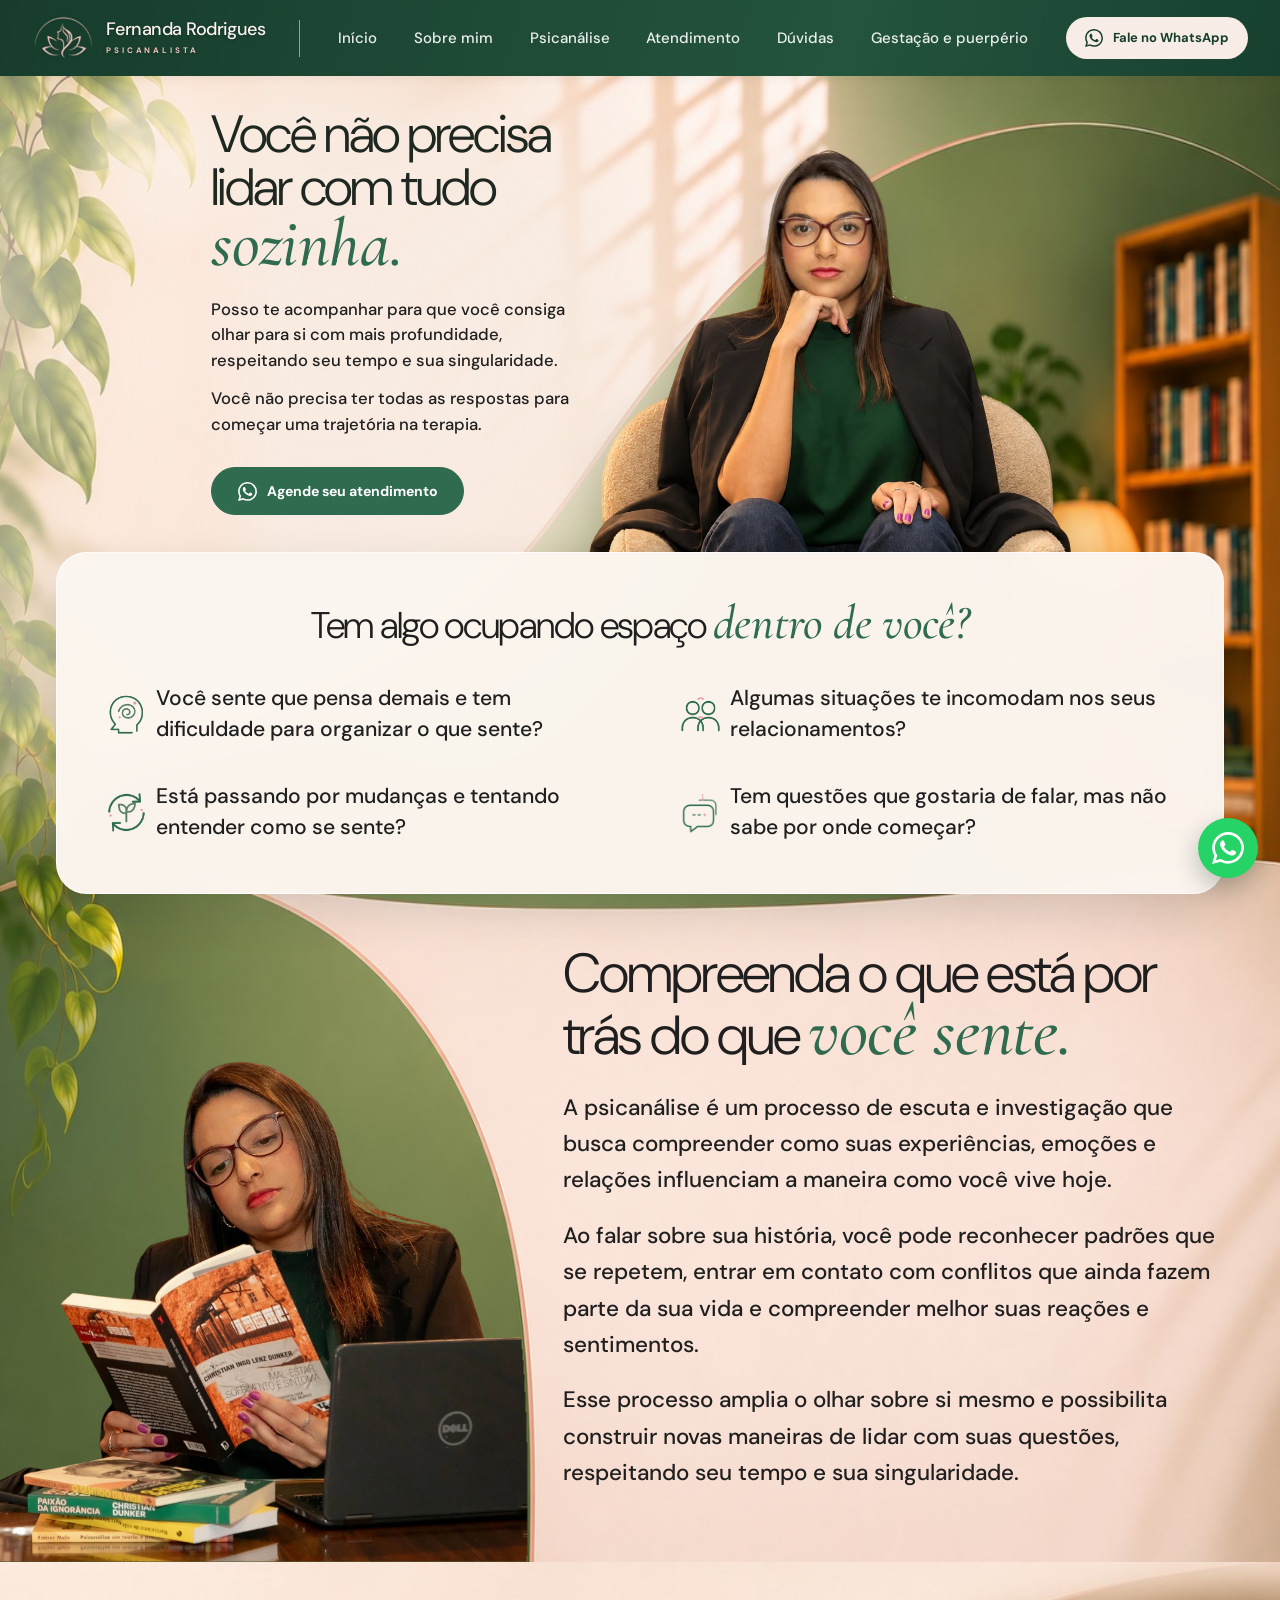
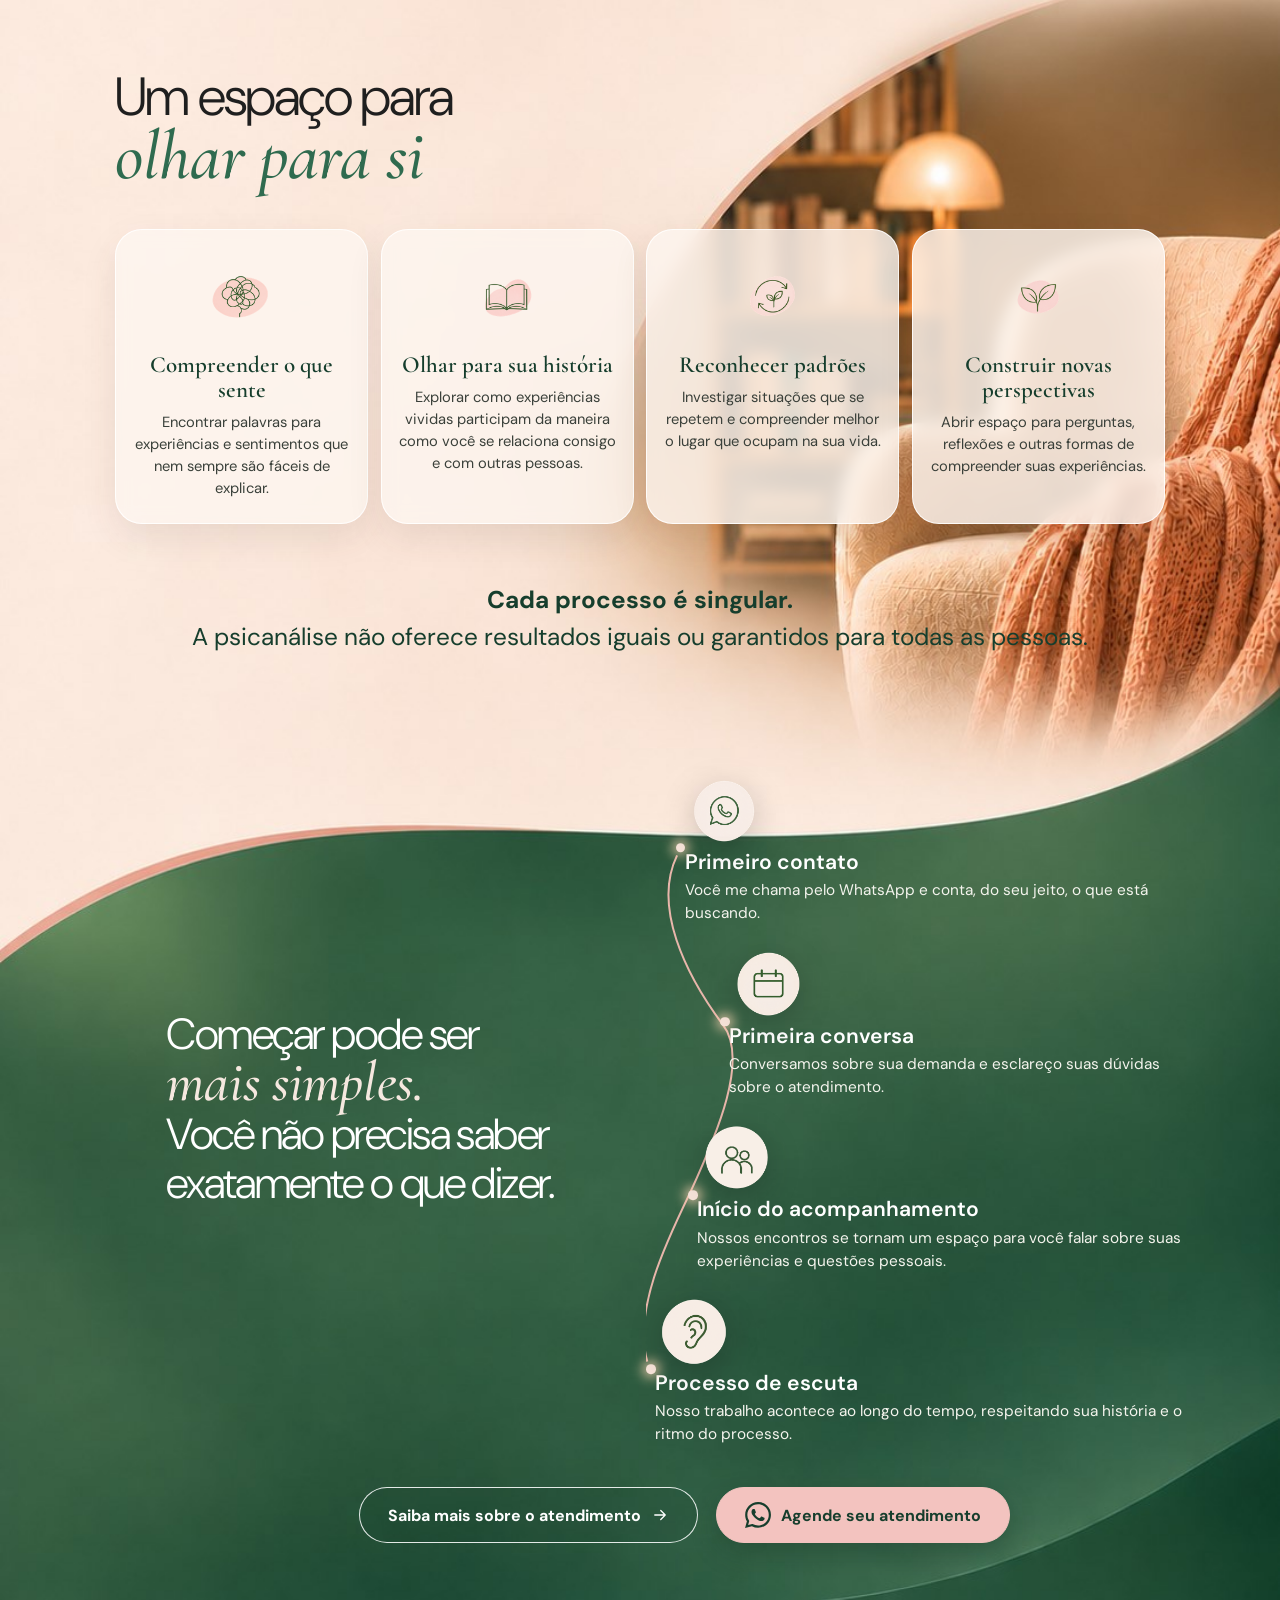
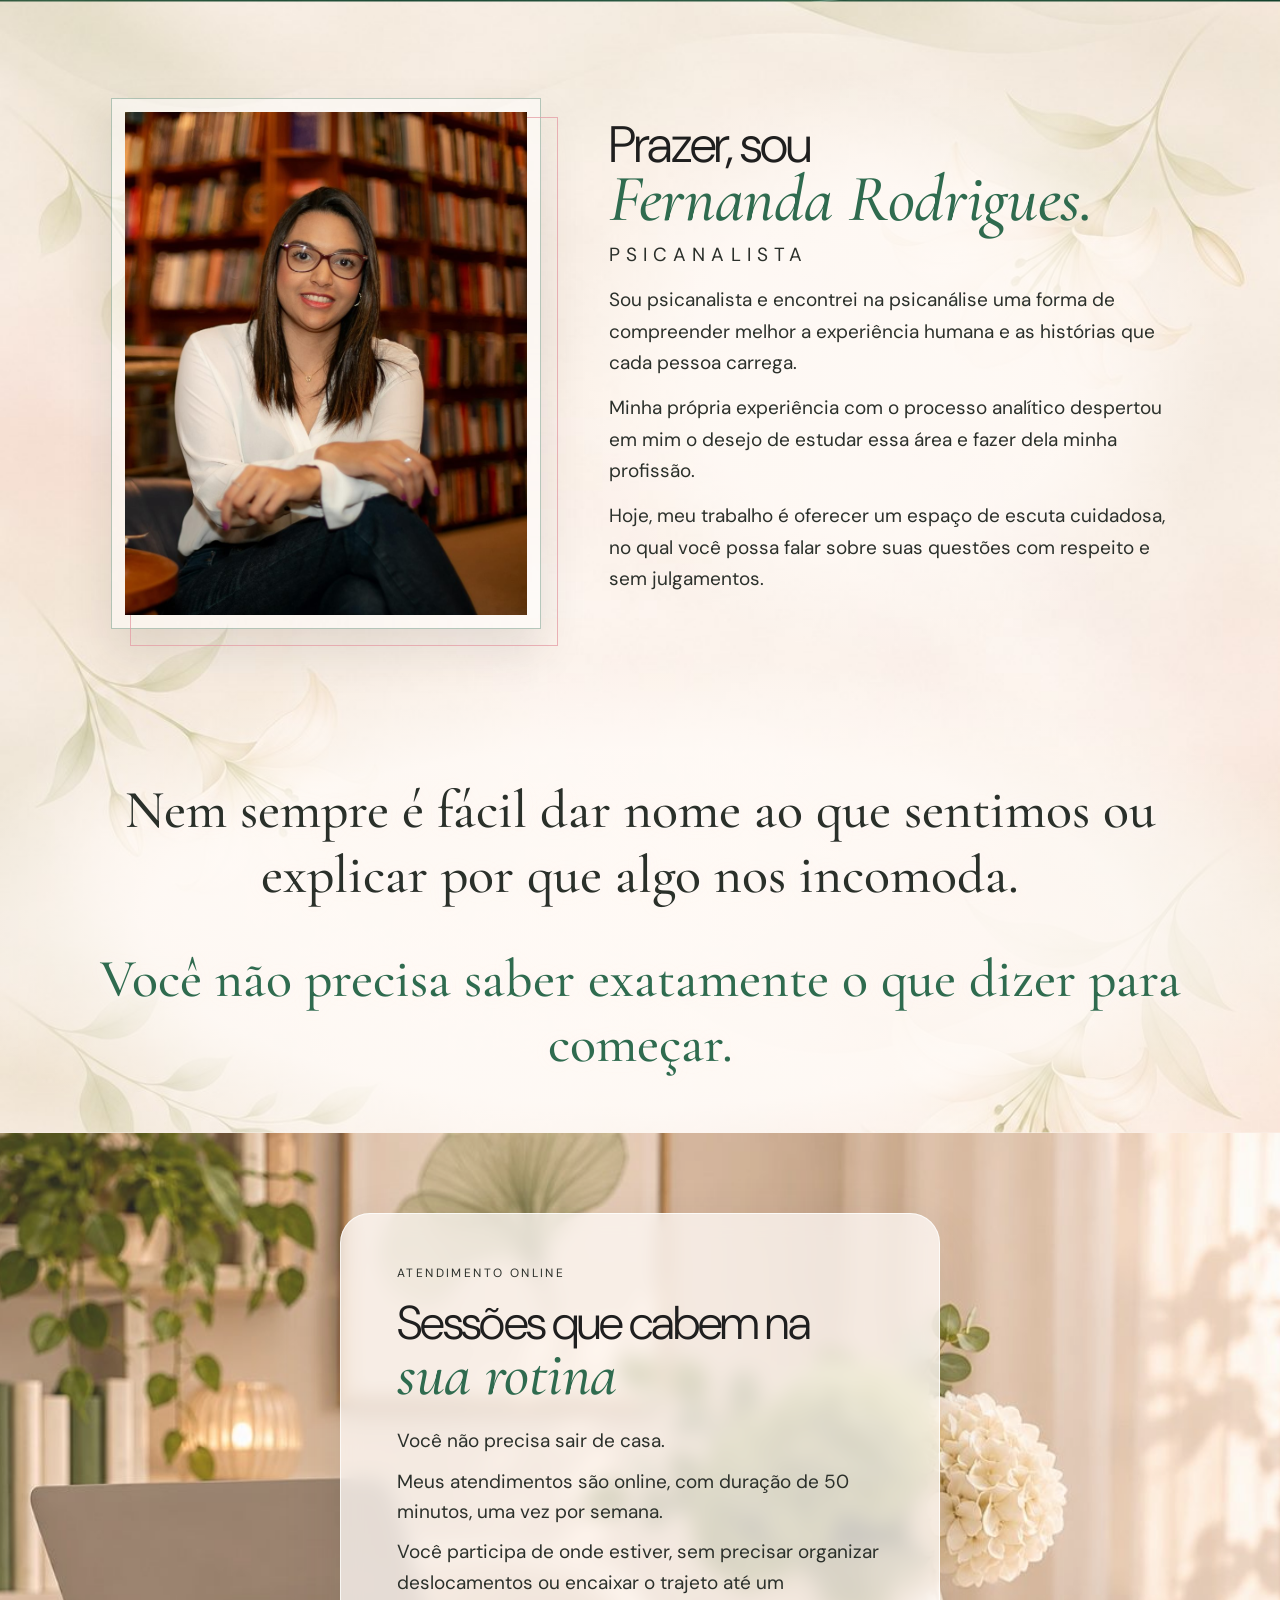
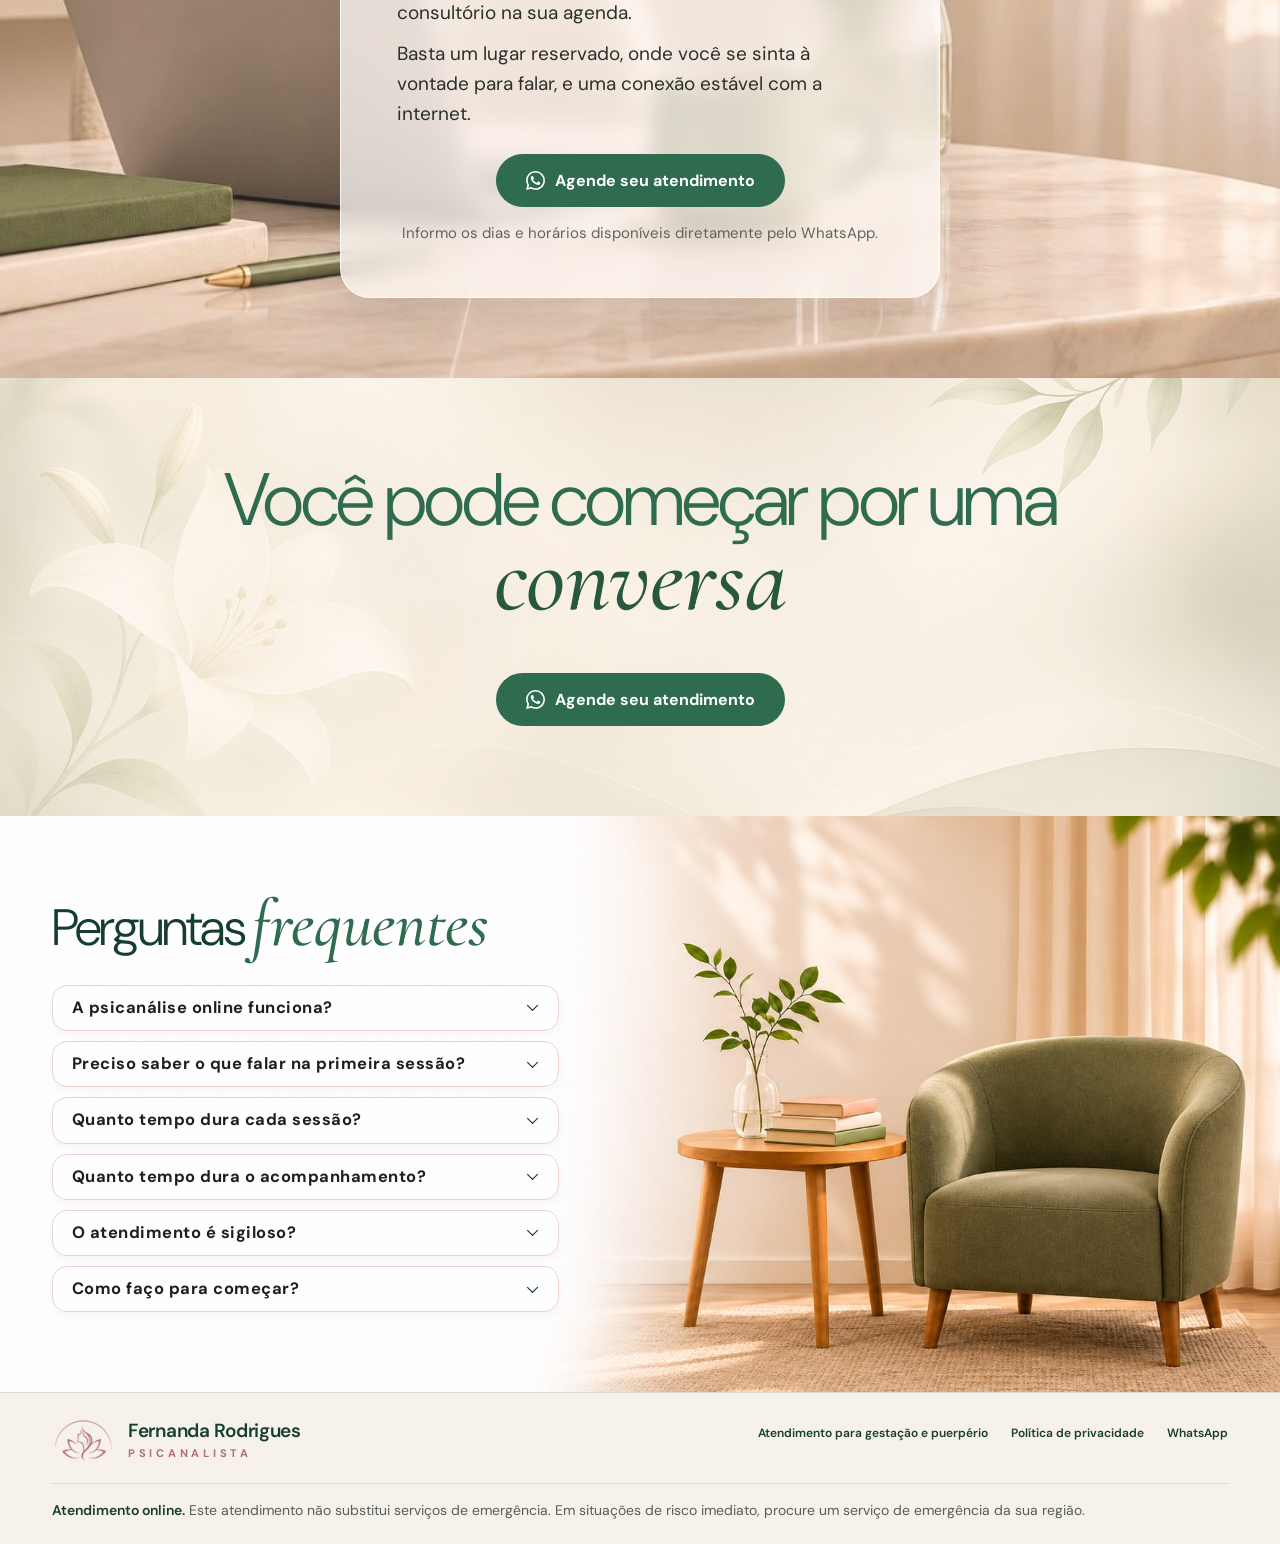
==== commit 80fa68a3: "Site geral: ajustes de texto (hero, "mais simples." e "sair de casa.") Co-Authored-By: Claude Sonnet" ====
--- a/site-geral/index.html
+++ b/site-geral/index.html
@@ -69,8 +69,8 @@
         <div class="hero-copy" data-reveal>
           <span class="hero-line" aria-hidden="true"></span>
           <h1 id="hero-title">Você não precisa<br>lidar com tudo<br><em>sozinha.</em></h1>
-          <p class="hero-subtitle">Posso acompanhar você para olhar para si com mais profundidade, respeitando seu tempo e sua singularidade.</p>
-          <p class="hero-subtitle">Você não precisa ter todas as respostas para começar uma trajetória.</p>
+          <p class="hero-subtitle">Posso te acompanhar para que você consiga olhar para si com mais profundidade, respeitando seu tempo e sua singularidade.</p>
+          <p class="hero-subtitle">Você não precisa ter todas as respostas para começar uma trajetória na terapia.</p>
           <a class="pill pill-primary pill-lg js-whatsapp" href="#contato" data-contact="whatsapp"><svg aria-hidden="true"><use href="#icon-whatsapp-solid"/></svg> Agende seu atendimento</a>
         </div>
       </div>
@@ -130,7 +130,7 @@
     <section class="process-section" id="atendimento" aria-labelledby="process-title">
       <div class="shell process-inner">
         <div class="section-head process-heading" data-reveal>
-          <h2 id="process-title">Começar pode ser<br><em>mais simples</em><br>Você não precisa saber exatamente o que dizer.</h2>
+          <h2 id="process-title">Começar pode ser<br><em>mais simples.</em><br>Você não precisa saber exatamente o que dizer.</h2>
         </div>
         <div class="process-grid" id="process-grid">
           <details class="process-item" open data-reveal><summary><span class="process-symbol"><img src="assets/icons/etapa-contato.webp" width="300" height="300" alt="" loading="lazy" decoding="async"></span><span class="process-title">Primeiro contato</span><span class="process-expand">Ver detalhes <svg aria-hidden="true"><use href="#icon-plus"/></svg></span></summary><div class="process-answer"><p>Você me chama pelo WhatsApp e conta, do seu jeito, o que está buscando.</p></div></details>
@@ -174,7 +174,7 @@
         <div class="online-text" data-reveal>
           <p class="eyebrow">ATENDIMENTO ONLINE</p>
           <h2 id="online-title">Sessões que cabem na <em class="hl">sua rotina</em></h2>
-          <h3>Você não precisa sair de casa</h3>
+          <h3>Você não precisa sair de casa.</h3>
           <p>Meus atendimentos são online, com duração de 50 minutos, uma vez por semana.</p>
           <p>Você participa de onde estiver, sem precisar organizar deslocamentos ou encaixar o trajeto até um consultório na sua agenda.</p>
           <p>Basta um lugar reservado, onde você se sinta à vontade para falar, e uma conexão estável com a internet.</p>
--- a/site-geral/styles.min.css
+++ b/site-geral/styles.min.css
@@ -1 +1 @@
-:root{--green:#2F6B4F;--green-support:#A7B7A6;--green-deep:#163E2D;--green-mid:#28573F;--rose:#E59BA4;--rose-soft:#F8E9EC;--base:#FAFBF9;--text:#1F1F1F;--cream:#FBF4EE;--line:rgba(47,107,79,.16);--shadow:0 22px 52px rgba(29,43,33,.11);--serif:'Cormorant Garamond','Cormorant',Georgia,'Times New Roman',serif;--sans:'DM Sans',Arial,sans-serif;--shell:1240px}*{box-sizing:border-box}html{scroll-behavior:smooth;scroll-padding-top:94px}body{margin:0;color:var(--text);background:var(--base);font:400 16px/1.55 var(--sans);-webkit-font-smoothing:antialiased;overflow-x:hidden}button,a{-webkit-tap-highlight-color:transparent}button{font:inherit}a{color:inherit}img{display:block;max-width:100%}svg{display:inline-block;width:1.25em;height:1.25em;fill:none;stroke:currentColor;stroke-linecap:round;stroke-linejoin:round;stroke-width:1.7}:focus-visible{outline:3px solid var(--rose);outline-offset:4px}.shell{width:min(var(--shell),calc(100% - 104px));margin-inline:auto}.svg-sprite{position:absolute;width:0;height:0;overflow:hidden}h1,h2,h3,p{margin-top:0}em{color:var(--green);font-family:var(--sans);font-weight:500}p{line-height:1.59}.skip-link{position:fixed;top:-100px;left:20px;z-index:1000;padding:12px 19px;color:white;background:var(--green-deep);border-radius:9px}.skip-link:focus{top:12px}.eyebrow{display:block;margin-bottom:15px;font:700 11px/1.3 var(--sans);letter-spacing:.23em;color:var(--green)}.pill{display:inline-flex;justify-content:center;align-items:center;gap:10px;appearance:none;border:1px solid transparent;border-radius:999px;padding:11px 21px;text-decoration:none;white-space:nowrap;font:700 13px/1.2 var(--sans);cursor:pointer;transition:transform .2s ease,box-shadow .2s ease,background-color .2s ease}.pill:hover{transform:translateY(-2px);box-shadow:0 8px 19px rgba(20,52,35,.19)}.pill svg{width:19px;height:19px}.pill-primary{background:var(--green);border-color:var(--green);color:#fff}.pill-primary:hover{background:#25583f}.pill-light{background:#F8EDE6;color:var(--green-deep)}.pill-lg{padding:16px 29px}.pill-outline-light{border:1px solid rgba(255,255,255,.88);padding:11px 22px}:root{--header-h:76px;--hero-h:615px}.site-header{height:var(--header-h);background:linear-gradient(105deg,#173c2c 0%,#24543d 66%,#17402f 100%);color:#fff;position:relative;z-index:50;box-shadow:0 2px 10px rgba(20,40,31,.06)}.header-container{display:flex;align-items:center;gap:30px;height:100%;position:relative;z-index:2}.brand{color:#fff;display:flex;align-items:center;gap:12px;text-decoration:none;min-width:250px;flex-shrink:0}.brand-logo{display:block;height:54px;width:auto;flex-shrink:0;filter:drop-shadow(0 1px 2px rgba(10,30,20,.35))}.brand-name{display:flex;flex-direction:column;font:500 21px/1.05 var(--sans);color:#FBF1EE;text-shadow:0 1px 3px rgba(10,30,20,.35)}.brand-name small{font:700 9px/1.3 var(--sans);letter-spacing:.36em;margin-top:6px;color:#EFC4BE}.header-rule{height:37px;width:1px;background:rgba(245,226,218,.58);flex-shrink:0}.nav{display:flex;justify-content:center;align-items:center;flex:1;gap:clamp(16px,2.1vw,34px);white-space:nowrap}.nav a{font-weight:500;text-decoration:none;opacity:.91;position:relative;padding:27px 0;transition:opacity .2s}.nav a:hover,.nav a.is-active{opacity:1}.nav a.is-active::after,.nav a:hover::after{content:'';height:2px;width:100%;position:absolute;bottom:19px;left:0;background:#e9b5ac}.header-cta{padding:12px 21px;flex-shrink:0}.menu-toggle{display:none;align-items:center;justify-content:center;flex-direction:column;gap:5px;padding:11px;border:1px solid rgba(255,255,255,.55);color:white;border-radius:10px;background:transparent;cursor:pointer}.menu-toggle span{width:20px;height:2px;background:currentColor;border-radius:4px}.hero{isolation:isolate;position:relative;min-height:var(--hero-h);background-color:#F6EDE4;overflow:hidden}.hero::before{content:none}.hero::after{content:'';position:absolute;z-index:-1;inset:0;background:linear-gradient(90deg,rgba(255,249,243,.33) 0%,rgba(255,248,240,.04) 54%,transparent 75%)}.hero-inner{min-height:var(--hero-h);position:relative;display:flex;align-items:center}.hero-copy{position:relative;z-index:3;max-width:585px;padding:37px 0 95px 8px}.hero-line{display:none}.hero h1{line-height:1.02;letter-spacing:-.04em;color:#1e2821}.hero h1 em{color:var(--green)}.hero-subtitle{font-weight:500;margin-bottom:12px}.recognition{background:linear-gradient(180deg,#f8f3ed,#faf7f1);position:relative;padding-bottom:24px}.recognition-shell{position:relative;z-index:4;padding-top:0}.recognition-panel{transform:translateY(-68px);margin-bottom:-55px;background:rgba(255,248,245,.96);border:1px solid rgba(255,255,255,.83);border-radius:28px;padding:34px 39px;box-shadow:0 20px 48px rgba(35,43,35,.13);grid-template-columns:36% 64%;backdrop-filter:blur(15px)}.recognition-heading{border-right:2px solid var(--rose);display:flex;align-items:center}.recognition h2{margin-bottom:0}.recognition-list{padding:0;list-style:none;column-gap:24px;row-gap:13px}.recognition-list li{display:flex;font-weight:500}.recognition-list li svg{border-radius:50%;color:white;background:var(--green-support);stroke-width:2.6}.psycho-section{min-height:467px;position:relative;overflow:hidden;background:#f7f0e9}.psycho-photo{position:absolute;inset:0;background:url('assets/img/fundo-psicanalise.webp') center 64%/cover no-repeat}.psycho-section::after{content:'';position:absolute;top:0;bottom:0;left:46%;right:0;background:linear-gradient(90deg,rgba(250,246,240,.14),rgba(255,250,245,.55) 58%,rgba(255,250,245,.65));pointer-events:none}.psycho-inner{position:relative;z-index:1;display:grid;grid-template-columns:43% 57%;align-items:center;min-height:467px}.psycho-content{padding:47px 30px 51px 4px;max-width:680px}.psycho-content h2{margin-bottom:20px}.psycho-content p{line-height:1.59;font-weight:500;max-width:625px;margin-bottom:10px}.process-section{color:white;background:#1d523a url('assets/icons/fundo_seccao_verde.svg') center/cover no-repeat;padding:54px 0 51px;position:relative;overflow:hidden}.process-section::after{content:'';pointer-events:none;position:absolute;inset:0;background:radial-gradient(circle at 0 20%,rgba(167,183,166,.2),transparent 34%),radial-gradient(circle at 92% 100%,rgba(9,43,28,.27),transparent 52%)}.process-inner{position:relative;z-index:1}.section-head{text-align:center}.process-heading h2{margin-bottom:12px;color:#fff}.process-heading h2 em{color:#f5e8df}.process-heading p{font:400 16px/1.5 var(--sans);margin-bottom:37px}.process-grid{display:grid;grid-template-columns:repeat(4,1fr);gap:15px;align-items:start;position:relative}.process-grid:before{content:'';position:absolute;height:1px;top:34px;left:11%;right:11%;border-top:1px dashed rgba(244,236,224,.76)}.process-item{position:relative;z-index:2;text-align:center;border-radius:18px;transition:background .2s}.process-item>summary{cursor:pointer;list-style:none;display:flex;flex-direction:column;align-items:center;gap:11px;padding:0 7px;min-height:125px}.process-item summary::-webkit-details-marker{display:none}.process-symbol{width:70px;height:70px;border-radius:50%;border:4px solid rgba(255,255,255,.08);display:grid;place-items:center;transition:transform .2s}.process-symbol svg{width:33px;height:33px}.process-item summary:hover .process-symbol{transform:translateY(-4px)}.process-title{line-height:1.35;font-weight:700}.process-expand{display:inline-flex;align-items:center;gap:5px;opacity:0;transition:opacity .2s}.process-expand svg{width:12px;height:12px}.process-item:hover .process-expand,.process-item:focus-within .process-expand,.process-item[open] .process-expand{opacity:1}.process-item[open] .process-expand svg{transform:rotate(45deg)}.process-answer{padding:1px 17px 15px;animation:fadeIn .2s ease}.process-answer p{line-height:1.55;margin:0}.process-actions{display:flex;justify-content:center;margin-top:25px;flex-wrap:wrap}.about-section{position:relative;overflow:hidden}.about-section:after{content:'';width:440px;height:440px;position:absolute;right:-280px;bottom:-330px;background:var(--green-support);border-radius:50%;opacity:.16}.about-inner{gap:16px;align-items:center}.about-copy{max-width:760px}.about-copy h2 em{color:var(--green)}.about-copy p{font-weight:500}.benefits-section{position:relative;background:linear-gradient(180deg,#fcf7f2 0%,#fbf1ef 100%)}.benefits-inner{grid-template-columns:21% 79%;column-gap:0;align-items:start}.benefits-heading .eyebrow{letter-spacing:.16em}.benefits-heading h2{line-height:1.06;margin-bottom:0}.benefits-grid{display:grid;grid-template-columns:repeat(4,minmax(0,1fr));gap:12px}.benefit{border-radius:24px;background:linear-gradient(130deg,#FBE7E5,#F7EBE8);border:1px solid rgba(255,255,255,.87);min-height:188px;box-shadow:0 10px 25px rgba(73,52,52,.035);transition:transform .2s,box-shadow .2s}.benefit:hover{transform:translateY(-4px);box-shadow:0 14px 26px rgba(73,52,52,.075)}.benefit[open]{background:#fff8f4}.benefit>summary{list-style:none;cursor:pointer;padding:19px 17px 15px;display:flex;flex-direction:column;align-items:center;text-align:center;gap:12px}.benefit summary::-webkit-details-marker{display:none}.benefit-icon{height:50px;width:50px;display:grid;place-items:center;border-radius:15px;background:rgba(255,255,255,.38)}.benefit-icon svg{width:36px;height:36px;color:var(--green);stroke-width:1.5}.benefit-title{font:600 17px/1.2 var(--sans);letter-spacing:-.015em;color:#2a302a;max-width:160px}.benefit-more{font-weight:700;color:var(--green);opacity:.8;display:inline-flex;align-items:center;gap:4px}.benefit-more svg{width:13px;height:13px}.benefit[open] .benefit-more svg{transform:rotate(45deg)}.benefit-answer{padding:0 17px 15px;text-align:center;animation:fadeIn .2s ease}.benefit-answer p{line-height:1.55;margin:0}.benefits-note{margin:21px 0 0;grid-column:2;text-align:center;font:400 15px/1.5 var(--sans)}.faq-section{background:linear-gradient(110deg,#FFF7F4 0%,#FFF8F4 72%,#F6EEE6 100%);overflow:hidden}.faq-heading h2{line-height:1.04;margin-bottom:0}.faq-questions{display:grid;grid-template-columns:1fr;gap:10px}.faq-item{background:rgba(255,255,255,.63);border:1px solid #E9D4CB;border-radius:15px;box-shadow:0 4px 10px rgba(50,37,30,.035);overflow:hidden}.faq-item summary{list-style:none;padding:13px 17px 13px 19px;display:flex;align-items:center;justify-content:space-between;gap:9px;font-weight:700;line-height:1.35;cursor:pointer}.faq-item summary::-webkit-details-marker{display:none}.faq-item summary svg{flex:0 0 17px;width:17px;height:17px;transition:transform .2s;color:var(--green-deep)}.faq-item[open]{background:white}.faq-item[open] summary svg{transform:rotate(180deg)}.faq-answer{border-top:1px solid #efdfd7;padding:11px 17px 16px 19px;animation:fadeIn .2s ease}.faq-answer p{margin:0}.faq-photo{align-self:stretch;overflow:hidden;border-top:2px solid rgba(229,155,164,.75);border-left:2px solid rgba(229,155,164,.75)}.faq-photo img{position:absolute;inset:0;width:100%;height:100%;object-fit:cover;object-position:52% 60%}.contact-section{color:#fff;overflow:hidden}.contact-section:before{content:'';pointer-events:none;position:absolute;inset:-60px;background:url('assets/icons/fundo_seccao_verde.svg') center/cover no-repeat;opacity:.42}.contact-section:after{content:'';pointer-events:none;position:absolute;height:420px;width:100%;bottom:-310px;left:0;border-radius:50% 50% 0 0;border-top:1.6px solid rgba(229,155,164,.71);transform:rotate(-8deg)}.contact-inner{text-align:center;max-width:880px;position:relative;z-index:1}.contact-inner h2{color:#fff}.contact-inner h2 em{color:#f6ebe5}.contact-inner p{margin:0 auto 7px;max-width:770px;line-height:1.55}.contact-inner .pill{margin-top:22px}.footer{background:#f7f1eb;border-top:1px solid rgba(50,82,64,.14);padding:26px 0 22px}.footer-inner{display:flex;justify-content:space-between;gap:35px;align-items:start}.footer-brand strong{font:600 19px/1.1 var(--sans);letter-spacing:-.015em;color:var(--green-deep)}.footer-brand strong span{font-size:16px;font-weight:500}.footer-brand p{color:#5e675e;font-size:12px;margin:7px 0 0}.footer-nav{display:flex;align-items:center;flex-wrap:wrap;gap:23px;padding-top:6px}.footer-nav a,.footer-link{color:var(--green-deep);font:600 12px/1.4 var(--sans);text-decoration:none;background:transparent;border:none;padding:0;cursor:pointer}.footer-nav a:hover,.footer-link:hover{text-decoration:underline;text-underline-offset:4px}.emergency-note{border-top:1px solid rgba(47,107,79,.15);padding-top:15px;margin-top:20px;margin-bottom:0;color:#555e57;font-size:12px}.contact-dialog{padding:34px;width:min(520px,calc(100vw - 32px));border:1px solid rgba(229,155,164,.4);border-radius:23px;background:#fff9f5;box-shadow:0 30px 100px rgba(0,0,0,.25);color:var(--text)}.contact-dialog::backdrop{background:rgba(13,32,22,.65);backdrop-filter:blur(5px)}.contact-dialog h2{color:var(--green-deep);font-size:32px;margin-bottom:15px}.dialog-close{position:absolute;top:12px;right:18px;border:0;background:transparent;color:var(--green-deep);font-size:28px;cursor:pointer}.dialog-small{color:#556059;margin-top:19px}.message-preview{padding:15px;margin:17px 0;background:#f4ede7;border-radius:10px}.contact-dialog code{font-size:11px}@keyframes fadeIn{ from{opacity:0;transform:translateY(-5px)} to{opacity:1;transform:translateY(0)} }@media (prefers-reduced-motion:no-preference){[data-reveal]{opacity:1}.visible{opacity:1}}@media(max-width:1150px){.shell{width:min(var(--shell),calc(100% - 58px))}.header-container{gap:17px}.brand{min-width:200px;gap:9px}.brand-logo{height:46px}.brand-name{font-size:17px}.brand-name small{font-size:8px;letter-spacing:.3em}.nav{gap:15px}.nav a{font-size:13.5px}.header-cta{padding:11px 15px;font-size:12px}.hero-copy{max-width:46%}.hero h1{font-size:clamp(40px,4.9vw,56px)}.recognition-panel{grid-template-columns:34% 66%;padding:29px 28px}.recognition-content{padding-left:24px}.benefits-inner{grid-template-columns:23% 77%}.benefit-title{font-size:16px}.faq-inner{grid-template-columns:23% 54% 23%}}@media(max-width:900px){:root{--header-h:72px;--hero-h:610px}.site-header{height:var(--header-h)}.brand{min-width:auto;margin-right:auto}.header-rule{display:none}.nav{display:none;position:absolute;z-index:61;top:72px;left:0;right:0;padding:15px 28px 23px;background:#17412e;box-shadow:0 20px 30px rgba(0,0,0,.2);flex-direction:column;gap:0;align-items:stretch}.nav.nav--open{display:flex}.nav a{font-size:15px;padding:12px 0}.nav a.is-active::after,.nav a:hover::after{bottom:7px;width:36px}.header-cta{margin-left:auto}.menu-toggle{display:flex}.hero-copy{max-width:50%;padding-bottom:85px}.hero h1{font-size:clamp(36px,5.4vw,50px)}.hero-subtitle{max-width:340px;font-size:14px}.recognition-panel{grid-template-columns:35% 65%}.recognition-list{grid-template-columns:1fr;gap:9px}.psycho-inner{grid-template-columns:38% 62%}.psycho-content{padding-right:0}.psycho-section::after{left:35%}.about-inner{grid-template-columns:43% 57%}.about-copy{padding-right:10px}.benefits-inner{display:block}.benefits-heading{margin-bottom:21px}.benefits-heading h2{max-width:380px}.benefits-grid{grid-template-columns:repeat(4,1fr)}.benefits-note{text-align:center}.faq-inner{grid-template-columns:28% 72%}.faq-photo{display:none}}@media(max-width:680px){html{scroll-padding-top:73px}body{font-size:16px}.shell{width:calc(100% - 36px)}:root{--header-h:69px}.site-header{background:linear-gradient(105deg,#173c2c 0%,#24543d 66%,#17402f 100%)}.recognition{background:linear-gradient(180deg,#f8f3ed,#faf7f1)}.header-container{gap:11px}.brand{gap:8px}.brand-logo{height:38px}.brand-name{font-size:15px}.brand-name small{font-size:7px;letter-spacing:.26em;margin-top:4px}.header-cta{display:none}.nav{top:69px}.menu-toggle{padding:9px}.hero{min-height:760px;background:#F8F0E7}.hero::after{background:linear-gradient(180deg,rgba(255,247,241,.98) 1%,rgba(255,248,242,.97) 38%,rgba(255,248,242,.2) 65%,transparent 100%)}.hero-inner{min-height:760px;align-items:flex-start}.hero-copy{width:100%;max-width:100%;padding:43px 3px 0}.hero h1{font-size:clamp(38px,10vw,54px);line-height:1.02}.hero-subtitle{max-width:360px;font-size:16px;line-height:1.53;margin-bottom:9px}.hero-copy .pill{font-size:12px;padding:13px 19px}.recognition{padding-bottom:27px}.recognition-panel{transform:translateY(-27px);margin-bottom:-22px;padding:26px 22px 24px;grid-template-columns:1fr;gap:22px;border-radius:23px}.recognition-heading{padding:0;border-right:0;border-bottom:2px solid var(--rose);padding-bottom:20px}.recognition h2{font-size:32px}.recognition h2 br{display:none}.recognition-content{padding-left:0}.recognition-list{grid-template-columns:1fr;gap:12px}.recognition-list li{font-size:15px}.psycho-section{min-height:0;padding-top:225px}.psycho-photo{inset:0;height:310px;background-size:auto 310px;background-position:18% top}.psycho-section:after{content:none}.psycho-inner{display:block;width:100%;min-height:unset}.psycho-spacer{display:none}.psycho-content{padding:38px 21px 44px;background:linear-gradient(180deg,rgba(252,248,244,.93),#fbf6f1 35%);max-width:100%}.psycho-content h2{font-size:clamp(32px,8.5vw,44px)}.psycho-content p{font-size:16px}.process-section{padding:43px 0 46px}.process-heading .eyebrow{margin-bottom:10px}.process-heading h2{font-size:clamp(32px,8.5vw,44px)}.process-heading p{font-size:16px;margin:10px auto 27px;max-width:280px}.process-grid{grid-template-columns:repeat(2,minmax(0,1fr));gap:19px 8px}.process-grid::before{display:none}.process-item summary{min-height:123px}.process-symbol{height:58px;width:58px}.process-symbol svg{width:27px;height:27px}.process-expand{opacity:1}.process-title{font-size:15px;max-width:140px}.process-answer{padding:1px 10px 11px}.process-answer p{font-size:14px}.process-actions{margin-top:20px;gap:17px}.about-inner{display:flex;flex-direction:column;align-items:stretch;gap:0;min-height:unset}.about-copy{padding:41px 0 12px;order:1}.about-copy h2{font-size:clamp(34px,9vw,46px)}.about-copy p{font-size:16px}.benefits-section{padding:41px 0 32px}.benefits-heading{padding:0 0 9px}.benefits-heading h2{font-size:36px}.benefits-grid{grid-template-columns:repeat(2,minmax(0,1fr));gap:11px}.benefit{min-height:164px;border-radius:20px}.benefit>summary{padding:15px 10px 12px;gap:9px}.benefit-title{font-size:16px}.benefit-icon{height:44px;width:44px}.benefit-icon svg{width:31px;height:31px}.benefits-note{font-size:15px;line-height:1.5;margin-top:20px}.faq-section{padding:41px 0 45px}.faq-inner{display:block}.faq-heading{margin-bottom:22px}.faq-heading h2{font-size:36px}.faq-questions{padding:0;gap:9px}.faq-item summary{font-size:15px;padding:15px 15px}.faq-answer p{font-size:15px}.contact-section{padding:56px 0 64px}.contact-inner h2{font-size:clamp(34px,9vw,46px)}.contact-inner p{font-size:16px}.contact-inner .pill{font-size:13px;padding:14px 22px}.footer{padding:29px 0 21px}.footer-inner{flex-direction:column;gap:19px}.footer-nav{display:flex;flex-direction:column;align-items:flex-start;gap:12px}.emergency-note{margin-top:20px;font-size:12px}.contact-dialog{padding:30px 21px}.contact-dialog h2{font-size:28px}}@media(max-width:390px){.hero{min-height:810px}.hero-inner{min-height:810px}.hero h1{font-size:37px}.benefit-title{font-size:15px}.shell{width:calc(100% - 28px)}.recognition h2{font-size:29px}}@media(prefers-reduced-motion:reduce){*,*::before,*::after{scroll-behavior:auto!important;animation-duration:.001ms!important;transition-duration:.001ms!important}}.hero-photo{display:none}@media (min-width:901px){.stage{container-type:inline-size;position:relative}.stage .hero{min-height:37.22cqw;background:none}.stage .hero::after{content:none}.stage .hero-inner{min-height:37.22cqw;width:100%;margin:0;padding:0}.stage .hero-copy{max-width:none;width:52cqw;padding:2.2cqw 0 2.6cqw 18.5cqw}.stage .hero .pill-lg{padding:clamp(11px,1.05cqw,17px) clamp(20px,2cqw,30px)}.stage .recognition{background:none;z-index:5}.stage .recognition-shell{width:100%;margin:0}.stage .recognition-panel{transform:none;margin:0;min-height:12.98cqw;align-items:center}.stage .psycho-section{overflow:visible}.stage .psycho-section::after,.stage .psycho-photo{content:none;display:none}.stage .psycho-inner{width:100%;margin:0;min-height:24.8cqw}}@media (max-width:900px){.hero{background:linear-gradient(180deg,#fbf4ee 0%,#f6ebe1 100%)}.hero::after{content:none}.hero-photo{position:absolute;z-index:1;right:0;bottom:0;width:58%}.hero-copy{max-width:46%}.psycho-section{padding-top:0;min-height:0}.psycho-section::after{content:none}.psycho-photo{position:relative;inset:auto;width:100%;height:auto}.psycho-inner{display:block;min-height:0}.psycho-spacer{display:none}.psycho-content{max-width:100%;padding:32px 4px 42px;background:none}}@media (max-width:680px){.hero-photo{width:100%;-webkit-mask-image:linear-gradient(180deg,transparent 0,#000 16%);mask-image:linear-gradient(180deg,transparent 0,#000 16%)}.hero-copy{max-width:100%}.hero,.hero-inner{min-height:0!important}.hero-inner{padding-bottom:calc(77vw - 4px)}}.header-cta svg{width:18px;height:18px}.whatsapp-float{position:fixed;right:22px;bottom:22px;z-index:90;width:60px;height:60px;border-radius:50%;background:#25D366;color:#fff;display:grid;place-items:center;box-shadow:0 10px 26px rgba(10,40,25,.28);transition:transform .2s ease,box-shadow .2s ease}.whatsapp-float:hover{transform:translateY(-3px) scale(1.04);box-shadow:0 14px 30px rgba(10,40,25,.34)}.whatsapp-float svg{stroke-width:1.8}.hero h1{margin-bottom:22px}.hero-subtitle+.hero-subtitle{margin-bottom:26px}.hero-copy .pill-lg{margin-top:4px}.recognition-panel{display:block}.recognition-heading{border:0;padding:0;justify-content:center;text-align:center;margin-bottom:26px}.recognition h2{line-height:1.1}.recognition-content{padding-left:0}.recognition-list{flex-wrap:wrap;justify-content:center}.recognition-list li svg{flex-basis:26px}.quote-text{margin:0 auto;text-align:center;font:400 clamp(20px,1.9vw,28px)/1.45 var(--sans);color:#2a302a}.quote-text em{font-style:normal;font-weight:500;color:var(--green)}.benefits-section{padding:62px 0 54px}.benefits-inner{display:block}.benefits-heading{text-align:center;padding:0;margin:0 auto 30px}.benefits-heading h2{max-width:none}.benefits-note{padding-left:0;margin-top:26px;color:#3a403a}.process-actions{gap:18px}.process-wa{background:#25D366;border-color:#25D366;color:#fff;padding:17px 32px;box-shadow:0 12px 28px rgba(5,30,18,.35)}.process-wa:hover{background:#1fbe5b}.about-section{min-height:560px;display:flex;align-items:center;isolation:isolate}.about-section::after{position:absolute;inset:0;z-index:-1;width:auto;height:auto;border-radius:0;opacity:1}.about-inner{display:grid;grid-template-columns:1fr 1fr;min-height:560px;width:min(var(--shell),calc(100% - 104px))}.about-copy{grid-column:2;padding:60px 0 60px 30px}.about-copy p{font:400 17px/1.65 var(--sans);color:#2b302b;margin-bottom:14px}.online-section{position:relative;overflow:hidden;isolation:isolate;display:flex;align-items:center;background:#f6eee6}.online-photo{position:absolute;z-index:-2;background:url('assets/img/atendimento-online.jpg') 20% center / cover no-repeat}.online-section::after{content:'';position:absolute;inset:0;z-index:-1}.online-text .eyebrow{margin-bottom:14px}.online-text h2{margin-bottom:22px}.online-text h3{font:600 20px/1.3 var(--sans);letter-spacing:-.01em;color:var(--green-deep);margin-bottom:12px}.online-text p{font:400 16.5px/1.6 var(--sans);color:#2b302b;margin-bottom:10px}.online-text .pill{margin-top:16px}.online-text .small-note{margin-top:14px}.faq-section{position:relative;isolation:isolate;padding:80px 0}.faq-photo{position:absolute;top:0;right:0;bottom:0;left:auto;width:52%;height:auto;min-height:0;margin:0;border:0;border-radius:0;z-index:-1;background:url('assets/img/foto-faq.webp') center 35% / cover no-repeat;display:block}.faq-inner{align-items:start}.faq-questions{padding-left:0}.faq-heading{align-self:start}.contact-section{padding:84px 0 90px}.contact-inner h2{line-height:1.02;margin-bottom:30px}.footer-brand{display:flex;align-items:center;gap:14px}.footer-logo{width:auto}.footer-brand strong{display:block}.footer-role{display:block;font:700 9px/1.4 var(--sans);letter-spacing:.34em;color:#b0706f;margin-top:4px}.footer-brand p{margin-top:6px}@media (min-width:901px){.stage .recognition{padding-bottom:clamp(26px,2.8cqw,48px)}}@media (max-width:900px){.about-inner{grid-template-columns:1fr}.about-copy{grid-column:1}.faq-inner{flex-direction:column}.faq-heading{order:-1;margin-bottom:26px}.faq-photo{width:100%;bottom:auto;height:340px}.faq-section{padding-top:200px}.online-inner{display:block}.online-text{max-width:none}.about-section{display:block;min-height:0}.about-inner{min-height:0}.about-copy{padding:380px 0 46px}}@media (max-width:680px){.recognition-heading{margin-bottom:18px}.recognition-list{display:grid}.recognition-list li{min-width:0}.process-wa{width:100%}.about-inner{width:calc(100% - 36px)}.about-copy{padding-top:300px}.online-section::after{background:linear-gradient(180deg,rgba(250,245,239,0) 0,rgba(250,245,239,.7) 170px,#faf5ef 255px)}.online-text{padding-top:230px}.faq-photo{height:280px}.faq-section{padding-top:150px}.whatsapp-float{right:16px;bottom:16px;width:56px;height:56px}}body{font-size:18px;line-height:1.65}.nav a{font-size:16px}.header-cta{font-size:14px}.pill-lg{font-size:16px}.hero h1{font-size:clamp(48px,4.8vw,72px)}.hero-subtitle{font-size:19px;max-width:480px;line-height:1.55}h2{font-size:clamp(36px,3.7vw,56px)}.recognition h2{font-size:clamp(34px,3.2vw,48px)}.psycho-content h2{font-size:clamp(38px,3.7vw,56px)}.psycho-content p{font-size:18px}.process-heading h2{font-size:clamp(38px,3.8vw,58px)}.process-heading p{font-size:18px}.process-title{font-size:17px;max-width:200px}.process-expand{font-size:12px}.process-answer p{font-size:16px}.process-wa{font-size:17px}.about-copy h2{font-size:clamp(38px,4vw,60px)}.about-copy p{font-size:19px;max-width:600px}.benefits-heading .eyebrow{font-size:12px}.benefits-heading h2{font-size:clamp(34px,3.5vw,54px)}.benefit-title{font-size:19px}.benefit-more{font-size:13px}.benefit-answer p{font-size:15px}.benefits-note{font-size:18px}.online-text h2{font-size:clamp(38px,3.7vw,58px)}.online-text h3{font-size:23px}.online-text p{font-size:19px}.faq-heading h2{font-size:clamp(44px,4.8vw,76px)}.faq-item summary{font-size:16.5px}.faq-answer p{font-size:16px;line-height:1.6}.contact-inner h2{font-size:clamp(46px,5.8vw,96px)}.contact-inner p{font-size:19px}.footer-brand p,.emergency-note{font-size:14px}.footer-role{font-size:11px}.contact-dialog p{font-size:16px}.dialog-small{font-size:13px!important}.message-preview{font-size:15px}@media (min-width:901px){.stage .hero h1{font-size:clamp(36px,4.1cqw,72px)}.stage .hero-subtitle{font-size:clamp(15px,1.3cqw,21px);max-width:30cqw}.stage .hero .pill-lg{font-size:clamp(14px,1.1cqw,17px)}.stage .recognition h2{font-size:clamp(32px,2.9cqw,48px)}}@media (max-width:900px){.nav a{font-size:17px}.hero-subtitle{font-size:18px}}@media (max-width:680px){body{font-size:18px}.hero h1{font-size:clamp(40px,11vw,56px)}.hero-subtitle{font-size:18px;max-width:380px}.hero-copy .pill{font-size:14px}.recognition h2{font-size:34px}.psycho-content h2,.process-heading h2,.about-copy h2{font-size:clamp(34px,9.5vw,46px)}.psycho-content p,.about-copy p,.online-text p,.contact-inner p,.process-heading p{font-size:18px}.process-heading p{max-width:320px}.process-title{font-size:16.5px;max-width:160px}.process-answer p{font-size:16px}.benefits-heading h2{font-size:38px}.benefit-title{font-size:18px}.benefit-answer p{font-size:16px}.benefits-note{font-size:17px}.faq-heading h2{font-size:46px}.faq-item summary{font-size:17px}.faq-answer p{font-size:16.5px}.contact-inner h2{font-size:clamp(42px,12vw,58px)}.contact-inner .pill{font-size:15px}}@media (min-width:901px){.stage .recognition-panel{border-left:0;border-right:0}}.recognition-list{display:grid;grid-template-columns:repeat(2,minmax(0,1fr));gap:22px 64px;max-width:1180px;margin:0 auto}.recognition-list li{min-width:0;flex:none;font-size:22px;line-height:1.4}.recognition-list li svg{flex:0 0 30px;width:30px;height:30px;padding:6px;margin-top:2px}@media (min-width:901px){.stage .recognition-list li{font-size:clamp(19px,1.65cqw,26px)}.stage .recognition-list li svg{flex-basis:clamp(26px,2cqw,34px);width:clamp(26px,2cqw,34px);height:clamp(26px,2cqw,34px)}}.about-section,.quote-section,.online-section{background:#faf6f1}.about-section::after{background:linear-gradient(90deg,rgba(250,246,241,0) 40%,rgba(250,246,241,.85) 56%,#faf6f1 63%)}.about-copy h2{line-height:1.02}.online-section{min-height:680px;padding:80px 0;justify-content:center}.online-photo{inset:0;height:auto}.online-section::after{background:rgba(250,246,241,.12)}.online-inner{display:flex;justify-content:center}.online-text{max-width:600px;padding:50px 56px 42px;background:rgba(255,251,248,.74);-webkit-backdrop-filter:blur(10px);backdrop-filter:blur(10px);border:1px solid rgba(255,255,255,.75);border-radius:30px;box-shadow:0 24px 60px rgba(40,35,30,.14)}.online-text .pill{display:flex;width:fit-content;margin:24px auto 0}.online-text .small-note{text-align:center}.faq-inner{display:grid;grid-template-columns:minmax(0,1.1fr) minmax(0,1fr);column-gap:6vw}.faq-heading,.faq-questions{grid-column:1}.faq-heading{margin-bottom:30px;padding-top:0}.faq-heading h2{text-shadow:none}.faq-photo{transform:scaleX(-1);-webkit-mask-image:linear-gradient(270deg,transparent 0,rgba(0,0,0,.55) 22%,#000 55%);mask-image:linear-gradient(270deg,transparent 0,rgba(0,0,0,.55) 22%,#000 55%)}.footer-logo{height:44px}.emergency-note strong{color:var(--green-deep);font-weight:600}.process-actions{align-items:center}.process-actions .pill{height:56px;padding:0 28px;font-size:16px}@media (max-width:900px){.faq-inner{display:flex}.faq-photo{-webkit-mask-image:linear-gradient(180deg,#000 40%,transparent 100%);mask-image:linear-gradient(180deg,#000 40%,transparent 100%)}.about-section::after{background:linear-gradient(180deg,rgba(250,246,241,0) 0,rgba(250,246,241,.6) 300px,#faf6f1 410px)}.online-section{display:flex;min-height:0;padding:60px 0}.online-photo{height:auto;bottom:0}.online-section::after{background:rgba(250,246,241,.12)}.online-text{padding:40px 32px 34px}}@media (max-width:680px){.recognition-list{grid-template-columns:1fr;gap:14px}.recognition-list li{font-size:19px}.online-photo{height:auto}.online-text{padding:32px 22px 28px;border-radius:24px}.process-actions .pill{width:100%}}.online-text .eyebrow{font-size:12px;letter-spacing:.2em}.online-text h3,.online-text p{font:400 19px/1.6 var(--sans);letter-spacing:0;color:#2b302b;margin-bottom:10px}.online-text .small-note{font-size:15px;color:#5d655e}@media (max-width:680px){.online-text h3,.online-text p{font-size:18px}.online-text .small-note{font-size:15px}}.hero-cutout,.psycho-cutout{display:none}@media (min-width:901px){.stage .hero{overflow:hidden}.hero-cutout{display:block;position:absolute;z-index:1;left:32.8cqw;top:0;width:66cqw;height:auto;max-width:none;pointer-events:none;filter:drop-shadow(0 14px 22px rgba(30,40,25,.18))}.psycho-cutout{display:block;position:absolute;height:auto;max-width:none;pointer-events:none}}@media (max-width:900px){.hero-photo{display:block;background:url('assets/img/fernanda-poltrona-real.webp') 50% 100% / auto 118% no-repeat,linear-gradient(180deg,#f6e9df 0%,#869a74 100%);-webkit-mask-image:linear-gradient(180deg,transparent 0,#000 12%);mask-image:linear-gradient(180deg,transparent 0,#000 12%);aspect-ratio:4 / 3.2}.psycho-photo{background:url('assets/img/fernanda-livro-poltrona.webp') 100% 100% / 100% auto no-repeat,linear-gradient(180deg,#f6e9df,#efd9c9);aspect-ratio:3 / 2}}@media (min-width:901px){.stage .recognition{padding:0 4.4cqw;height:auto}.stage .recognition-panel{border-radius:2.4cqw;border:1px solid rgba(255,255,255,.8);box-shadow:0 18px 44px rgba(35,43,35,.14)}}@media (min-width:901px){.header-container{margin-right:20px}.brand-logo{height:44px}.brand-name{font-size:18px}.brand-name small{font-size:8px}.nav a{font-size:15px}.header-cta{font-size:13px;padding:11px 18px}}@media (min-width:901px){.header-container{margin-left:11vw}}@media (min-width:901px){.stage{background:#f3e2d6 url('assets/img/fundo-cenario-sage.jpg') 0 0 / 100% 100% no-repeat}.stage::after{content:'';position:absolute;inset:0;z-index:2;background:url('assets/img/cenario-borda-circulo-sage.webp') 0 0 / 100% 100% no-repeat;pointer-events:none}.stage .psycho-section{background:none}.psycho-cutout{bottom:0;z-index:1;filter:none}.stage .psycho-content{position:relative;z-index:3;padding-top:clamp(70px,8cqw,130px)}.stage .hero::before{content:'';position:absolute;inset:0;z-index:0;background:radial-gradient(ellipse 33cqw 31cqw at 26cqw 21cqw,rgba(248,235,225,.95) 0,rgba(248,235,225,.9) 58%,rgba(248,235,225,0) 100%);pointer-events:none}}@media (min-width:901px){.stage .psycho-inner{z-index:3}}@media (min-width:901px){.stage .hero::before{-webkit-mask-image:linear-gradient(90deg,transparent 0,transparent 15cqw,#000 21cqw);mask-image:linear-gradient(90deg,transparent 0,transparent 15cqw,#000 21cqw)}}@media (min-width:901px){.stage .psycho-inner{grid-template-columns:44cqw 1fr}.stage .psycho-content{max-width:none}.stage .psycho-content h2{line-height:1.04}.stage .psycho-content p{max-width:none}}@media (min-width:901px){.stage .psycho-section{min-height:46cqw}.psycho-cutout{width:70cqw}}@media (min-width:901px){.psycho-cutout{left:-25.5cqw}}.about-section{background:#faf1ea}@media (min-width:901px){.about-section::after{background:none}}@media (min-width:901px){.about-copy{padding-left:58px}}.process-section::after,.contact-section::before,.contact-section::after{content:none}.contact-texture{display:none}.quote-section{display:flex;align-items:center}.quote-text{max-width:1120px;font-size:clamp(30px,8vw,44px)}@media (min-width:901px){.quote-section{min-height:600px}}.quote-text{font-family:var(--serif);font-weight:500;letter-spacing:0;line-height:1.22}.quote-text-2{margin-top:.7em}.quote-text,.quote-text em{font-family:var(--serif)}@media (min-width:901px){.quote-text{font-size:clamp(36px,4.2vw,62px)}}@media (max-width:680px){.quote-text{font-size:clamp(28px,8vw,38px)}}.process-section,.contact-section{background:#fff;color:var(--green)}.process-heading h2,.contact-inner h2{color:var(--green)}.process-heading h2 em,.contact-inner h2 em{color:var(--green-mid)}.process-heading p{color:var(--green);opacity:1}.process-grid:before{border-top-color:rgba(47,107,79,.4)}.process-symbol{background:var(--green);color:#fff;border-color:rgba(47,107,79,.12);box-shadow:0 8px 22px rgba(47,107,79,.2)}.process-title{color:var(--green)}.process-expand{color:var(--green)}.process-item[open]{background:rgba(47,107,79,.07)}.process-answer p{color:var(--green-deep)}.pill-outline-light{border-color:var(--green);background:transparent;color:var(--green)}.pill-outline-light:hover{background:rgba(47,107,79,.08)}.contact-section .pill-light{background:var(--green);color:#fff}.contact-section .pill-light:hover{background:var(--green-mid)}@media (min-width:901px){.stage .recognition{margin-top:0}.stage .recognition-panel{padding:clamp(38px,3.8cqw,68px) clamp(28px,3.4cqw,64px) clamp(40px,3.8cqw,68px)}.stage .recognition-heading{margin-bottom:clamp(26px,2.8cqw,48px)}.stage .recognition-list{gap:clamp(26px,2.7cqw,46px) clamp(44px,5.4cqw,96px)}.stage .recognition-list li{line-height:1.5}}.benefits-section,.process-section{padding-top:110px;padding-bottom:110px}@media (max-width:680px){.benefits-section,.process-section{padding-top:68px;padding-bottom:72px}}.process-heading h2{max-width:900px;margin:0 auto 44px;line-height:1.14}.online-photo{-webkit-mask-image:none;mask-image:none}h1,h2,h3{font-family:var(--sans);font-weight:300;letter-spacing:-.035em;line-height:1.1}h3{font-weight:400;letter-spacing:-.02em}h1 em,h2 em,h3 em{font-family:var(--serif);font-style:italic;font-weight:500;font-size:1.3em;letter-spacing:-.005em;line-height:.85}.brand-name{letter-spacing:-.03em}.duo-bg{background:#f6ebe2 url('assets/img/fundo-beneficios-atendimento.jpg') 0 0 / 100% 100% no-repeat}.duo-bg .benefits-section,.duo-bg .process-section{background:transparent}.duo-bg .process-section{color:#fff}.duo-bg .process-heading h2{color:#fff}.duo-bg .process-heading h2 em{color:#f5e8df}.duo-bg .process-grid:before{border-top-color:rgba(244,236,224,.7)}.duo-bg .process-symbol{background:#F8EFE8;color:var(--green);border-color:rgba(255,255,255,.1);box-shadow:0 8px 22px rgba(0,0,0,.18)}.duo-bg .process-title{color:#fff}.duo-bg .process-expand{color:rgba(255,255,255,.85)}.duo-bg .process-item[open]{background:rgba(11,36,23,.22)}.duo-bg .process-answer p{color:#f4f4ed}.duo-bg .pill-outline-light{border-color:rgba(255,255,255,.88);background:rgba(23,62,45,.12);color:#fff}.duo-bg .pill-outline-light:hover{background:rgba(255,255,255,.11)}.benefit-more,.process-expand{display:none}.benefit-answer,.process-answer{animation:none}.duo-bg .pill-outline-light svg{width:18px;height:18px}.duo-bg .process-wa{background:#f3c3bf;border-color:#f3c3bf;color:var(--green-deep);box-shadow:0 10px 26px rgba(10,40,25,.28)}.duo-bg .process-wa:hover{background:#f6cfcb}.duo-bg .benefit{background:rgba(253,246,240,.82);border:1px solid rgba(255,255,255,.85);box-shadow:0 14px 34px rgba(80,60,50,.1);-webkit-backdrop-filter:blur(8px);backdrop-filter:blur(8px)}.duo-bg .benefit[open]{background:rgba(253,246,240,.82)}.duo-bg .benefit-icon{border-radius:50%;background:rgba(229,155,164,.2)}.duo-bg .benefit-title{font-family:var(--serif);font-weight:600;font-size:clamp(20px,1.8vw,27px);line-height:1.1;letter-spacing:0;color:var(--green-deep);max-width:none}.duo-bg .benefit-answer p{font-size:clamp(14px,1.15vw,17px);line-height:1.5;color:#3a403a}.duo-bg .benefits-note{color:var(--green-deep)}.duo-bg .benefits-note strong{font-weight:700}@media (min-width:901px){.duo-bg .benefits-section{min-height:56vw;padding:8.4vw 0 4vw}.duo-bg .benefits-inner{display:block;width:auto;margin:0 9vw}.duo-bg .benefits-heading{text-align:left;padding:0;margin:0 0 3.2vw;max-width:none}.duo-bg .benefits-heading h2{text-align:left;max-width:none;font-size:clamp(36px,4.2vw,66px);line-height:1.05}.duo-bg .benefits-grid{grid-template-columns:repeat(4,minmax(0,1fr));gap:1vw}.duo-bg .benefit{border-radius:2.1vw;min-height:0;height:100%}.duo-bg .benefit>summary{padding:1.7vw 1.2vw .6vw;gap:.9vw}.duo-bg .benefit-icon svg{width:60%;height:60%}.duo-bg .benefit-answer{padding:0 1.3vw 1.8vw}.duo-bg .benefits-note{margin:2.4vw 0 0;padding:0;text-align:center;grid-column:auto}.duo-bg .process-section{min-height:53.5vw;padding:5vw 0 4.6vw;display:flex;align-items:center}.duo-bg .process-inner{display:grid;grid-template-columns:1fr 1.3fr;column-gap:4vw;align-items:center;width:auto;margin:0 6vw 0 13vw}.duo-bg .process-heading{text-align:left;margin:0}.duo-bg .process-heading h2{text-align:left;max-width:none;margin:0;font-size:clamp(32px,3.4vw,54px);line-height:1.12}.duo-bg .process-grid{display:flex;flex-direction:column;gap:1.5vw;padding-left:3vw;position:relative}.duo-bg .process-grid:before{content:'';display:block;position:absolute;left:0;top:0;height:100%;width:8vw;border:0;background:url("data:image/svg+xml,%3Csvg xmlns='http://www.w3.org/2000/svg' viewBox='0 0 80 400' preserveAspectRatio='none'%3E%3Cpath d='M24 50C5 80 30 120 59 150C80 170 55 215 34 250C15 280 -10 320 1 350' fill='none' stroke='%23e8b6ab' stroke-width='2' vector-effect='non-scaling-stroke'/%3E%3C/svg%3E") 0 0 / 100% 100% no-repeat}.duo-bg .process-item{position:relative;display:grid;grid-template-columns:auto 1fr;column-gap:1.5vw;align-items:center;text-align:left;border-radius:0;background:transparent}.duo-bg .process-item:nth-child(2){margin-left:3.5vw}.duo-bg .process-item:nth-child(3){margin-left:1vw}.duo-bg .process-item:nth-child(4){margin-left:-2.3vw}.duo-bg .process-item::before{content:'';position:absolute;left:-.7vw;top:50%;width:.75vw;height:.75vw;min-width:8px;min-height:8px;transform:translateY(-50%);border-radius:50%;background:#f6e2d8;box-shadow:0 0 12px 4px rgba(255,214,180,.75)}.duo-bg .process-item[open]{background:transparent}.duo-bg .process-item>summary{display:contents}.duo-bg .process-symbol{grid-row:1 / 3;width:clamp(60px,6.2vw,92px);height:clamp(60px,6.2vw,92px)}.duo-bg .process-symbol svg{width:46%;height:46%}.duo-bg .process-title{grid-column:2;align-self:end;max-width:none;text-align:left;font-size:clamp(17px,1.65vw,25px);font-weight:600;line-height:1.2}.duo-bg .process-answer{grid-column:2;align-self:start;padding:.3vw 0 0}.duo-bg .process-answer p{font-size:clamp(14px,1.2vw,18px);line-height:1.5}.duo-bg .process-actions{grid-column:1 / -1;margin-top:3.2vw;justify-content:center}}.benefit-icon,.process-symbol{background:none;border:0;box-shadow:none;border-radius:0}.benefit-icon img,.process-symbol img{width:100%;height:100%;object-fit:contain}.duo-bg .benefit-icon,.duo-bg .process-symbol{background:none;border:0;box-shadow:none;border-radius:0}.duo-bg .benefit-icon{width:84px;height:84px}.duo-bg .process-symbol{filter:drop-shadow(0 8px 16px rgba(0,0,0,.2))}@media (min-width:901px){.duo-bg .benefit-icon{width:7vw;height:7vw;min-width:84px;min-height:84px}}.quote-section{min-height:0!important;padding:52px 0 56px}@media (max-width:680px){.quote-section{padding:40px 0 44px}}.about-section,.about-section.about-section{display:block;min-height:0;padding:96px 0;isolation:auto}.about-section::after{content:none}.about-section .about-inner{display:grid;justify-content:center;min-height:0;width:min(var(--shell),calc(100% - 104px))}.about-section .about-copy{grid-column:auto;padding:0}.about-copy .eyebrow{letter-spacing:.3em;font-size:11px;margin-bottom:12px}.about-copy h2{margin-bottom:10px}.about-role{font:700 12px/1.3 var(--sans);letter-spacing:.32em;color:var(--green);margin:0 0 26px}.about-frame{position:relative;margin:0;padding:13px;border:1px solid rgba(47,107,79,.35);background:rgba(255,255,255,.5);box-shadow:0 22px 44px rgba(60,50,40,.12)}.about-frame::after{content:'';position:absolute;inset:0;transform:translate(18px,18px);border:1px solid rgba(229,155,164,.75);pointer-events:none;z-index:-1}@media (max-width:900px){.about-section{padding:64px 0 72px}.about-section .about-inner{gap:48px;width:calc(100% - 52px)}.about-frame{width:min(380px,calc(100% - 20px));margin:0 auto}.about-section .about-copy{padding:0}}.about-frame{isolation:isolate}.about-section .about-inner{grid-template-columns:minmax(0,430px) minmax(0,560px);align-items:stretch;gap:68px}.about-section .about-copy{align-self:center}.about-frame{display:flex;align-self:stretch}.about-frame img{flex:1;width:100%;height:auto;min-height:0;aspect-ratio:auto;object-fit:cover}@media (max-width:900px){.about-section .about-inner{grid-template-columns:1fr;align-items:start}.about-frame{display:block}.about-frame img{height:auto;aspect-ratio:4 / 5}}.about-frame img{object-position:center 30%}@media (max-width:900px){.about-frame img{object-position:center 30%}}.faq-heading h2{color:var(--green-deep)}.faq-heading h2 em{color:var(--green)}@media (min-width:901px){.faq-heading h2{white-space:nowrap;font-size:clamp(38px,4vw,62px)}}.faq-photo{filter:contrast(1.18) saturate(1.25) brightness(.94)}.quote-section{isolation:isolate;background:#fbf1ea}.quote-section::before{content:'';position:absolute;inset:0;z-index:-1;background:url('assets/img/fundo-marfim-bokeh.jpg') center / cover no-repeat;transform:scaleY(-1)}.about-section,.about-section.about-section{background:#fbf1ea url('assets/img/fundo-marfim-bokeh.jpg') center / cover no-repeat}.sq-bg .about-section,.sq-bg .about-section.about-section,.sq-bg .quote-section{background:transparent}.sq-bg .quote-section::before{content:none}.sq-bg{position:relative;isolation:isolate;background:#fbf1ea}.sq-bg::before{content:'';position:absolute;inset:0;z-index:-1;background:url('assets/img/fundo-jardim-lirios.jpg') center / cover no-repeat;transform:scaleY(-1)}@media (min-width:901px){.stage .psycho-inner{align-items:center}.stage .psycho-content{padding:clamp(40px,4cqw,72px) 5cqw clamp(40px,4cqw,72px) 0;align-self:center}.stage .psycho-content h2{font-size:clamp(40px,4.3cqw,70px);margin-bottom:2cqw}.stage .psycho-content p{font-size:clamp(19px,1.75cqw,28px);line-height:1.62;margin-bottom:1.5cqw}}.duo-bg .benefits-note{font-size:clamp(19px,1.9vw,30px);line-height:1.5}@media (min-width:901px){.duo-bg .benefits-note{margin-top:4.6vw}}@media (max-width:900px){.duo-bg .benefits-note{margin-top:36px;font-size:19px}}.process-heading h2 em{white-space:nowrap}.process-wa svg{width:26px;height:26px}.whatsapp-float svg{width:32px;height:32px}.quote-section .quote-inner{width:auto;max-width:min(1180px,calc(100% - 36px));margin-inline:auto}.quote-section .quote-inner{background:none;padding:0;border-radius:0;-webkit-backdrop-filter:none;backdrop-filter:none}.quote-section{position:relative}.quote-section::after{position:absolute;inset:0;z-index:-1;pointer-events:none;background:radial-gradient(ellipse 62% 56% at 50% 50%,rgba(255,250,246,.78) 0%,rgba(255,250,246,.5) 45%,rgba(255,250,246,0) 100%)}.quote-text{text-shadow:0 0 18px rgba(255,250,246,.9),0 0 6px rgba(255,250,246,.7)}.quote-section::after{content:none}.quote-section .quote-inner{position:relative;isolation:isolate}.quote-section .quote-inner::before{content:'';position:absolute;z-index:-1;pointer-events:none}.about-section .about-copy{position:relative;isolation:isolate}.about-section .about-copy::before{content:'';position:absolute;z-index:-1;inset:-48px -9%;pointer-events:none;background:radial-gradient(closest-side,rgba(255,250,246,.9) 0%,rgba(255,250,246,.8) 60%,rgba(255,250,246,0) 100%)}.quote-section .quote-inner::before{inset:-120px -17%;background:radial-gradient(closest-side,rgba(255,250,246,.94) 0%,rgba(255,250,246,.86) 66%,rgba(255,250,246,0) 100%)}@media (min-width:901px){.header-container{width:min(var(--shell),calc(100% - 64px));margin:0 auto;gap:0}.brand{min-width:0;margin-right:34px}.header-rule{margin:0}.nav{flex:1;justify-content:space-between;gap:0;padding:0 38px}.header-cta{margin-left:0}}.contact-section{position:relative;isolation:isolate;background:#f3ead9}.contact-section::before{content:'';position:absolute;inset:0;z-index:-1;pointer-events:none;opacity:1}.contact-section::before{transform:none}.contact-section::before{background:radial-gradient(ellipse 26% 80% at 16% 56%,rgba(252,246,238,.6) 0%,rgba(252,246,238,.38) 55%,rgba(252,246,238,0) 100%),linear-gradient(rgba(252,246,238,.52),rgba(252,246,238,.52)),url('assets/img/fundo-botanica-suave.jpg') center / cover no-repeat}@media (min-width:901px){.stage::before{content:'';position:absolute;inset:0;z-index:0;pointer-events:none}}@media (min-width:901px){.stage::before{background:radial-gradient(ellipse 8% 7% at 13.5% 5%,rgba(251,241,233,.78) 0%,rgba(251,241,233,.55) 60%,rgba(251,241,233,0) 100%),radial-gradient(ellipse 12% 14% at 4% 65%,rgba(88,112,80,.5) 0%,rgba(88,112,80,.3) 55%,rgba(88,112,80,0) 100%),radial-gradient(ellipse 23% 31% at 0% 15%,rgba(251,241,233,.66) 0%,rgba(251,241,233,.45) 55%,rgba(251,241,233,0) 100%),radial-gradient(ellipse 12% 14% at 3% 41%,rgba(251,241,233,.55) 0%,rgba(251,241,233,.35) 55%,rgba(251,241,233,0) 100%)}}@media (min-width:901px){.stage .hero-copy{padding-left:16.5cqw}}@media (min-width:901px){.stage .recognition-panel{background:rgba(251,245,239,.985);-webkit-backdrop-filter:blur(18px);backdrop-filter:blur(18px)}}.faq-item summary{letter-spacing:.03em;padding-top:11px;padding-bottom:11px}@media (min-width:901px){.faq-questions{width:88%}}@media (min-width:901px){.faq-photo{transform-origin:50% 100%;background-position:center 88%}}.recognition-list li{align-items:center}.recognition-list li img{flex:0 0 auto;object-fit:contain}.recognition-list li img{width:48px;height:48px;margin-right:0}.recognition-list li{gap:6px}@media (min-width:901px){.stage .recognition-list li img{width:clamp(44px,4vw,66px);height:clamp(44px,4vw,66px);margin-right:-.2cqw}.stage .recognition-list li{gap:.5cqw}}@media (max-width:680px){.recognition-list li img{width:42px;height:42px}}@media (min-width:901px){.faq-photo{left:0;right:0;width:100%;transform:none;filter:none;-webkit-mask-image:none;mask-image:none;background:url('assets/img/fundo-faq-poltrona.jpg') right center / cover no-repeat}}.recognition-list li:nth-child(1) img{transform:scale(1.12)}.recognition-list li:nth-child(2) img{transform:translateY(5%) scale(1.14)}.recognition-list li:nth-child(3) img{transform:scale(1.32)}.recognition-list li:nth-child(4) img{transform:scale(.95)}@keyframes hero-in{ from { opacity: 0; scale: 1.025; } to { opacity: 1; scale: 1; } }@keyframes float-in{ from { opacity: 0; translate: 0 14px; } to { opacity: 1; translate: 0 0; } }@keyframes float-ring{ 0% { opacity: .5; transform: scale(1); } 70%, 100% { opacity: 0; transform: scale(1.5); } }@keyframes dot-glow{ 0%, 100% { opacity: .8; scale: 1; } 50% { opacity: 1; scale: 1.3; } }@media (prefers-reduced-motion:no-preference){.recognition-list li,.faq-item{transition:opacity .6s ease var(--d,0s),translate .6s ease var(--d,0s)}.js .faq-questions[data-reveal]:not(.visible){opacity:1;translate:none}.js .faq-questions:not(.visible) .faq-item{opacity:0;translate:0 12px}.hero-cutout{animation:hero-in 1.1s cubic-bezier(.22,.61,.36,1) both}.benefit-icon{transition:transform .35s ease}.benefit:hover .benefit-icon{transform:scale(1.06)}.whatsapp-float{animation:float-in .6s ease 1.2s both}.whatsapp-float::after{content:'';position:absolute;inset:0;border-radius:50%;border:2px solid rgba(37,211,102,.55);opacity:0;pointer-events:none;animation:float-ring 4.5s ease-out 3.5s infinite}}@media (prefers-reduced-motion:no-preference) and (min-width:901px){.duo-bg .process-item::before{animation:dot-glow 3.6s ease-in-out infinite}.duo-bg .process-item:nth-child(2)::before{animation-delay:.9s}.duo-bg .process-item:nth-child(3)::before{animation-delay:1.8s}.duo-bg .process-item:nth-child(4)::before{animation-delay:2.7s}}@media (prefers-reduced-motion:no-preference){[data-reveal]{transition:opacity 1s cubic-bezier(.16,1,.3,1) var(--d,0s),translate 1s cubic-bezier(.16,1,.3,1) var(--d,0s)}.benefit[data-reveal]{transition:opacity 1s cubic-bezier(.16,1,.3,1) var(--d,0s),translate 1s cubic-bezier(.16,1,.3,1) var(--d,0s),transform .2s,box-shadow .2s}.process-item[data-reveal]{transition:opacity 1s cubic-bezier(.16,1,.3,1) var(--d,0s),translate 1s cubic-bezier(.16,1,.3,1) var(--d,0s),background .2s}.js [data-reveal]:not(.visible){opacity:0;translate:0 30px}.benefit:nth-child(2),.process-item:nth-child(2){--d:.14s}.benefit:nth-child(3),.process-item:nth-child(3){--d:.28s}.benefit:nth-child(4),.process-item:nth-child(4){--d:.42s}.faq-item{transition:opacity .8s ease var(--d,0s),translate .8s cubic-bezier(.16,1,.3,1) var(--d,0s)}.faq-item:nth-child(1){--d:.1s}.faq-item:nth-child(2){--d:.2s}.faq-item:nth-child(3){--d:.3s}.faq-item:nth-child(4){--d:.4s}.faq-item:nth-child(5){--d:.5s}.faq-item:nth-child(6){--d:.6s}.js .recognition-panel:not(.visible) .recognition-heading{opacity:0;translate:0 14px}.js .recognition-panel:not(.visible) .recognition-list li{opacity:0;translate:-22px 0}.js .recognition-panel:not(.visible) .recognition-list li img{scale:.55}}@media (prefers-reduced-motion:no-preference){.recognition-panel[data-reveal]{transition:none}.js .recognition-panel[data-reveal]:not(.visible){opacity:1;translate:none;scale:1}}@media (prefers-reduced-motion:no-preference){.recognition-heading{transition:opacity .65s ease .2s,translate .65s cubic-bezier(.16,1,.3,1) .2s}.recognition-list li{transition:opacity .65s ease var(--d,0s),translate .65s cubic-bezier(.16,1,.3,1) var(--d,0s)}.recognition-list li img{transition:scale .6s cubic-bezier(.34,1.56,.64,1) var(--d,0s)}.recognition-list li:nth-child(1){--d:.4s}.recognition-list li:nth-child(2){--d:.55s}.recognition-list li:nth-child(3){--d:.7s}.recognition-list li:nth-child(4){--d:.85s}}@media (max-width:900px){.hero{display:grid;grid-template-columns:1fr;grid-template-rows:auto auto;min-height:0;background:#f6e9df;overflow:hidden;isolation:isolate}.hero::before,.hero::after{content:none}.hero-photo{display:block;grid-area:1 / 1;position:relative;inset:auto;right:auto;bottom:auto;width:100%;aspect-ratio:1 / .84;z-index:0;background:url('assets/img/fundo-cenario-sage.jpg') 100% 0 / 200% auto no-repeat}.hero-cutout{display:block;grid-area:1 / 1;position:relative;z-index:1;width:100%;height:100%;min-height:0;max-width:none;object-fit:cover;object-position:50% 0;pointer-events:none}.hero-inner{grid-area:2 / 1;min-height:0!important;display:block;padding:0 0 34px}.hero-copy{max-width:100%;width:100%;padding:6px 4px 0}.hero-subtitle{max-width:none}}@media (min-width:681px) and (max-width:900px){.hero-photo{aspect-ratio:1 / .6;background-size:150% auto}.hero-copy{padding-top:14px}}@media (max-width:900px){.hero-copy .pill-lg{display:flex;width:fit-content;margin-left:auto;margin-right:auto}}@media (max-width:900px){.quote-section{overflow-x:clip}.hero-inner{--gap:34px;padding-bottom:calc(var(--gap) + 68px)}.hero-subtitle+.hero-subtitle{margin-bottom:var(--gap)}.hero-copy .pill-lg{margin-top:0}}@media (max-width:680px){.hero-inner{padding-bottom:calc(var(--gap) + 27px)}}@media (max-width:900px){.psycho-section{display:grid;grid-template-columns:1fr;padding-top:0;min-height:0;overflow:hidden;background:#fbf6f1}.psycho-photo{display:block;grid-area:1 / 1;position:relative;inset:auto;width:100%;z-index:0}.psycho-cutout{display:block;grid-area:1 / 1;position:relative;z-index:1;align-self:end;justify-self:start;max-width:none;height:auto;pointer-events:none}.psycho-section::after{content:'';display:block;grid-area:1 / 1;z-index:2;pointer-events:none;position:static;width:auto;height:auto}.psycho-inner{grid-area:2 / 1;display:block;min-height:0}}.ver-mais{display:none}@media (max-width:900px){.recognition-panel{padding:26px 16px 20px}.recognition-list{display:grid;grid-template-columns:1fr;gap:12px}.recognition-list li{background:#fff;border:1px solid rgba(47,107,79,.14);border-radius:18px;padding:14px 16px;box-shadow:0 6px 18px rgba(50,60,50,.06);align-items:center}.psycho-photo{background:#3f6a37 url('assets/img/sessao-3-mobile.webp') 50% 0 / 100% auto no-repeat}.psycho-section::after{background:linear-gradient(180deg,rgba(251,246,241,0) 90%,#fbf6f1 100%)}.psycho-content{padding:36px 32px 44px}[data-mais]:not(.mais-aberto) .mais-mobile{display:none}.ver-mais{display:inline-flex;align-items:center;gap:8px;margin:6px 0 0;padding:10px 22px;border:1px solid var(--green);border-radius:999px;background:transparent;color:var(--green);font:600 15px/1 var(--sans);cursor:pointer}.ver-mais svg{width:16px;height:16px;transition:transform .25s}.mais-aberto .ver-mais svg{transform:rotate(180deg)}.duo-bg{background:none}.duo-bg .benefits-section{background:#fbe3de url('assets/img/fundo-beneficios-mobile.webp') 50% 0 / 100% auto no-repeat}.duo-bg .process-section{background:#1d5a3e url('assets/img/fundo-atendimento-mobile.webp') 50% 0 / cover no-repeat}}@media (max-width:900px){.duo-bg .benefits-heading{position:relative;isolation:isolate}.duo-bg .benefits-heading::before{content:'';position:absolute;z-index:-1;pointer-events:none;background:radial-gradient(closest-side,rgba(252,240,234,.95),rgba(252,240,234,.75) 55%,rgba(252,240,234,0))}.about-section.about-section{padding:72px 0 64px}.about-section .about-inner{gap:68px}.about-copy h2{font-size:clamp(30px,8.6vw,38px);line-height:1.06}.about-copy h2 em{white-space:nowrap}.about-role{margin-bottom:18px}.quote-section{padding:18px 0 44px}.sq-bg::before{transform:none;background:url('assets/img/fundo-jardim-lirios-mobile.jpg') center / cover no-repeat}.online-photo{background-image:url('assets/img/atendimento-online-mobile.jpg')}.contact-section::before{transform:none;background:linear-gradient(rgba(252,246,238,.4),rgba(252,246,238,.4)),url('assets/img/fundo-botanica-mobile.jpg') center / cover no-repeat}}@media (max-width:900px){.duo-bg{overflow-x:clip}}@media (max-width:900px){.about-section.about-section{padding-bottom:48px}.quote-section{padding-top:14px}}@media (max-width:900px){.duo-bg .benefits-heading{text-align:left;margin:0 0 40px}.duo-bg .benefits-heading h2{text-align:left;font-size:clamp(30px,8.8vw,38px);max-width:62%}.duo-bg .benefits-heading::before{inset:-30px 30% -30px -14%}}@media (max-width:900px){.duo-bg .benefits-section{padding-top:30px}.duo-bg .benefits-heading{margin-bottom:30px}}@media (max-width:900px){.duo-bg .benefits-section{padding-bottom:6px}.duo-bg .process-section{margin-top:0}}@media (max-width:900px){.about-copy h2 em{font-size:1.26em}.sq-bg .quote-section{background:url('assets/img/fundo-botanica-mobile.jpg') center / cover no-repeat}.online-section{display:block;padding:0 0 44px}.online-text{background:rgba(252,247,243,.9)}}@media (max-width:900px){.faq-section .faq-heading{position:relative;isolation:isolate}.faq-section .faq-heading::before{content:'';position:absolute;z-index:-1;pointer-events:none}}@media (max-width:900px){.online-photo{background-size:100% auto;background-repeat:no-repeat}}@media (max-width:900px){.online-photo{background-position:0 -43px}}@media (max-width:900px){.duo-bg .process-section{background-color:#1d5a3e;background-repeat:no-repeat}}.br-m{display:none}@media (max-width:900px){.br-d{display:none}.br-m{display:inline}.about-role{font-size:9px;letter-spacing:.14em}}@media (max-width:900px){.duo-bg .process-section{background-image:url('assets/img/fundo-atendimento-mobile.webp');background-size:cover;background-position:50% 0;padding-top:88px}}@media (max-width:900px){.about-role{display:none}}@media (max-width:900px){.psycho-cutout{width:140%;margin-left:-40%}}@media (max-width:900px){.faq-section .faq-photo{background-size:100% auto;background-position:0 0}}@media (max-width:900px){.faq-section .faq-heading h2 em{display:block}}@media (max-width:900px){.faq-section .faq-heading h2{padding-left:22px}.faq-section .faq-heading h2 em{padding-left:23px}}@media (max-width:900px){.psycho-photo{aspect-ratio:auto;height:calc(100vw - 37px);background-position:50% -37px}}@media (max-width:900px){.faq-section .faq-questions{padding:12px;border-radius:26px;border:1px solid rgba(255,255,255,.75);box-shadow:0 18px 44px rgba(60,40,30,.12)}}@media (max-width:900px){.hero-photo,.hero-cutout{-webkit-mask-image:linear-gradient(180deg,#000 52%,rgba(0,0,0,.6) 72%,rgba(0,0,0,.2) 90%,transparent 100%);mask-image:linear-gradient(180deg,#000 52%,rgba(0,0,0,.6) 72%,rgba(0,0,0,.2) 90%,transparent 100%)}}@media (max-width:900px){.online-photo{top:0;bottom:0;height:auto;background:#e2c1ad url('assets/img/atendimento-online-mobile.webp') 0 0 / 100% auto no-repeat}.online-section::after{background:none}.online-section{background:#e2c1ad;padding-bottom:36px}.online-inner{padding-top:150px}}@media (max-width:900px){.hero-cutout{transform-origin:50% 14%}}@media (max-width:700px){.online-section{display:block;min-height:0;padding:0;background:#e2c1ad url('assets/img/atendimento-online-mobile.webp') 30% top / 150% auto no-repeat}.online-photo{display:none}.online-section::before,.online-section::after{content:none;display:none}.online-inner{padding-top:0}.online-text{margin-top:calc(54vw + 20px);padding:0 6px 60px;background:none;border:0;border-radius:0;box-shadow:none;-webkit-backdrop-filter:none;backdrop-filter:none}}@media (max-width:900px){.hero-cutout{transform:none}}@media (max-width:900px){.hero-cutout{-webkit-mask-image:linear-gradient(180deg,#000 70%,rgba(0,0,0,.97) 74%,rgba(0,0,0,.89) 79%,rgba(0,0,0,.75) 83%,rgba(0,0,0,.55) 88%,rgba(0,0,0,.33) 92%,rgba(0,0,0,.15) 96%,rgba(0,0,0,.04) 98.5%,transparent 100%);mask-image:linear-gradient(180deg,#000 70%,rgba(0,0,0,.97) 74%,rgba(0,0,0,.89) 79%,rgba(0,0,0,.75) 83%,rgba(0,0,0,.55) 88%,rgba(0,0,0,.33) 92%,rgba(0,0,0,.15) 96%,rgba(0,0,0,.04) 98.5%,transparent 100%)}.hero-photo{-webkit-mask-image:linear-gradient(180deg,#000 56%,rgba(0,0,0,.8) 62%,rgba(0,0,0,.45) 70%,rgba(0,0,0,.15) 77%,transparent 84%);mask-image:linear-gradient(180deg,#000 56%,rgba(0,0,0,.8) 62%,rgba(0,0,0,.45) 70%,rgba(0,0,0,.15) 77%,transparent 84%)}}.psycho-cta{display:none}@media (max-width:900px){.psycho-content .ver-mais{display:flex;width:fit-content;margin:8px auto 0}.psycho-cta{display:flex;width:fit-content;margin:18px auto 0}}@media (max-width:900px){.faq-section{background:#ecceb8}.faq-section .faq-photo{top:0;bottom:0;height:auto;filter:none;-webkit-mask-image:none;mask-image:none}.faq-section{padding-bottom:56px}}@media (max-width:900px){.faq-section .faq-questions{background:rgba(253,248,244,.30);-webkit-backdrop-filter:blur(3px);backdrop-filter:blur(3px)}.faq-section .faq-item{background:rgba(255,255,255,.5)}}@media (max-width:900px){.faq-section .faq-heading::before{display:block;inset:-6px -22% -2px -8%}}@media (max-width:900px){.faq-section .faq-photo{background:#edcfb8 url('assets/img/faq-poltrona-mobile.webp') 0 0 / 100% auto no-repeat}.faq-section .faq-heading::before{background:radial-gradient(ellipse at 30% 55%,rgba(255,248,243,.2) 0%,rgba(255,248,243,.1) 45%,rgba(255,248,243,0) 72%)}}@media (max-width:900px){.faq-section .faq-photo{transform:none}}@media (max-width:900px){.faq-section{padding-top:18px}.faq-section .faq-heading{margin-bottom:64px}}@media (max-width:680px){.hero{grid-template-rows:calc(100vw * .699) auto}.hero-photo,.hero-cutout{-webkit-mask-image:none;mask-image:none;aspect-ratio:auto;height:calc(100vw * .84);align-self:start;clip-path:inset(0 0 16.8% 0)}}@media (max-width:680px){.hero-copy{padding-top:20px}}+:root{--green:#2F6B4F;--green-support:#A7B7A6;--green-deep:#163E2D;--green-mid:#28573F;--rose:#E59BA4;--rose-soft:#F8E9EC;--base:#FAFBF9;--text:#1F1F1F;--cream:#FBF4EE;--line:rgba(47,107,79,.16);--shadow:0 22px 52px rgba(29,43,33,.11);--serif:'Cormorant Garamond','Cormorant',Georgia,'Times New Roman',serif;--sans:'DM Sans',Arial,sans-serif;--shell:1240px}*{box-sizing:border-box}html{scroll-behavior:smooth;scroll-padding-top:94px}body{margin:0;color:var(--text);background:var(--base);font:400 16px/1.55 var(--sans);-webkit-font-smoothing:antialiased;overflow-x:hidden}button,a{-webkit-tap-highlight-color:transparent}button{font:inherit}a{color:inherit}img{display:block;max-width:100%}svg{display:inline-block;width:1.25em;height:1.25em;fill:none;stroke:currentColor;stroke-linecap:round;stroke-linejoin:round;stroke-width:1.7}:focus-visible{outline:3px solid var(--rose);outline-offset:4px}.shell{width:min(var(--shell),calc(100% - 104px));margin-inline:auto}.svg-sprite{position:absolute;width:0;height:0;overflow:hidden}h1,h2,h3,p{margin-top:0}em{color:var(--green);font-family:var(--sans);font-weight:500}p{line-height:1.59}.skip-link{position:fixed;top:-100px;left:20px;z-index:1000;padding:12px 19px;color:white;background:var(--green-deep);border-radius:9px}.skip-link:focus{top:12px}.eyebrow{display:block;margin-bottom:15px;font:700 11px/1.3 var(--sans);letter-spacing:.23em;color:var(--green)}.pill{display:inline-flex;justify-content:center;align-items:center;gap:10px;appearance:none;border:1px solid transparent;border-radius:999px;padding:11px 21px;text-decoration:none;white-space:nowrap;font:700 13px/1.2 var(--sans);cursor:pointer;transition:transform .2s ease,box-shadow .2s ease,background-color .2s ease}.pill:hover{transform:translateY(-2px);box-shadow:0 8px 19px rgba(20,52,35,.19)}.pill svg{width:19px;height:19px}.pill-primary{background:var(--green);border-color:var(--green);color:#fff}.pill-primary:hover{background:#25583f}.pill-light{background:#F8EDE6;color:var(--green-deep)}.pill-lg{padding:16px 29px}.pill-outline-light{border:1px solid rgba(255,255,255,.88);padding:11px 22px}:root{--header-h:76px;--hero-h:615px}.site-header{height:var(--header-h);background:linear-gradient(105deg,#173c2c 0%,#24543d 66%,#17402f 100%);color:#fff;position:relative;z-index:50;box-shadow:0 2px 10px rgba(20,40,31,.06)}.header-container{display:flex;align-items:center;gap:30px;height:100%;position:relative;z-index:2}.brand{color:#fff;display:flex;align-items:center;gap:12px;text-decoration:none;min-width:250px;flex-shrink:0}.brand-logo{display:block;height:54px;width:auto;flex-shrink:0;filter:drop-shadow(0 1px 2px rgba(10,30,20,.35))}.brand-name{display:flex;flex-direction:column;font:500 21px/1.05 var(--sans);color:#FBF1EE;text-shadow:0 1px 3px rgba(10,30,20,.35)}.brand-name small{font:700 9px/1.3 var(--sans);letter-spacing:.36em;margin-top:6px;color:#EFC4BE}.header-rule{height:37px;width:1px;background:rgba(245,226,218,.58);flex-shrink:0}.nav{display:flex;justify-content:center;align-items:center;flex:1;gap:clamp(16px,2.1vw,34px);white-space:nowrap}.nav a{font-weight:500;text-decoration:none;opacity:.91;position:relative;padding:27px 0;transition:opacity .2s}.nav a:hover,.nav a.is-active{opacity:1}.nav a.is-active::after,.nav a:hover::after{content:'';height:2px;width:100%;position:absolute;bottom:19px;left:0;background:#e9b5ac}.header-cta{padding:12px 21px;flex-shrink:0}.menu-toggle{display:none;align-items:center;justify-content:center;flex-direction:column;gap:5px;padding:11px;border:1px solid rgba(255,255,255,.55);color:white;border-radius:10px;background:transparent;cursor:pointer}.menu-toggle span{width:20px;height:2px;background:currentColor;border-radius:4px}.hero{isolation:isolate;position:relative;min-height:var(--hero-h);background-color:#F6EDE4;overflow:hidden}.hero::before{content:none}.hero::after{content:'';position:absolute;z-index:-1;inset:0;background:linear-gradient(90deg,rgba(255,249,243,.33) 0%,rgba(255,248,240,.04) 54%,transparent 75%)}.hero-inner{min-height:var(--hero-h);position:relative;display:flex;align-items:center}.hero-copy{position:relative;z-index:3;max-width:585px;padding:37px 0 95px 8px}.hero-line{display:none}.hero h1{line-height:1.02;letter-spacing:-.04em;color:#1e2821}.hero h1 em{color:var(--green)}.hero-subtitle{font-weight:500;margin-bottom:12px}.recognition{background:linear-gradient(180deg,#f8f3ed,#faf7f1);position:relative;padding-bottom:24px}.recognition-shell{position:relative;z-index:4;padding-top:0}.recognition-panel{transform:translateY(-68px);margin-bottom:-55px;background:rgba(255,248,245,.96);border:1px solid rgba(255,255,255,.83);border-radius:28px;padding:34px 39px;box-shadow:0 20px 48px rgba(35,43,35,.13);grid-template-columns:36% 64%;backdrop-filter:blur(15px)}.recognition-heading{border-right:2px solid var(--rose);display:flex;align-items:center}.recognition h2{margin-bottom:0}.recognition-list{padding:0;list-style:none;column-gap:24px;row-gap:13px}.recognition-list li{display:flex;font-weight:500}.recognition-list li svg{border-radius:50%;color:white;background:var(--green-support);stroke-width:2.6}.psycho-section{min-height:467px;position:relative;overflow:hidden;background:#f7f0e9}.psycho-photo{position:absolute;inset:0;background:url('assets/img/fundo-psicanalise.webp') center 64%/cover no-repeat}.psycho-section::after{content:'';position:absolute;top:0;bottom:0;left:46%;right:0;background:linear-gradient(90deg,rgba(250,246,240,.14),rgba(255,250,245,.55) 58%,rgba(255,250,245,.65));pointer-events:none}.psycho-inner{position:relative;z-index:1;display:grid;grid-template-columns:43% 57%;align-items:center;min-height:467px}.psycho-content{padding:47px 30px 51px 4px;max-width:680px}.psycho-content h2{margin-bottom:20px}.psycho-content p{line-height:1.59;font-weight:500;max-width:625px;margin-bottom:10px}.process-section{color:white;background:#1d523a url('assets/icons/fundo_seccao_verde.svg') center/cover no-repeat;padding:54px 0 51px;position:relative;overflow:hidden}.process-section::after{content:'';pointer-events:none;position:absolute;inset:0;background:radial-gradient(circle at 0 20%,rgba(167,183,166,.2),transparent 34%),radial-gradient(circle at 92% 100%,rgba(9,43,28,.27),transparent 52%)}.process-inner{position:relative;z-index:1}.section-head{text-align:center}.process-heading h2{margin-bottom:12px;color:#fff}.process-heading h2 em{color:#f5e8df}.process-heading p{font:400 16px/1.5 var(--sans);margin-bottom:37px}.process-grid{display:grid;grid-template-columns:repeat(4,1fr);gap:15px;align-items:start;position:relative}.process-grid:before{content:'';position:absolute;height:1px;top:34px;left:11%;right:11%;border-top:1px dashed rgba(244,236,224,.76)}.process-item{position:relative;z-index:2;text-align:center;border-radius:18px;transition:background .2s}.process-item>summary{cursor:pointer;list-style:none;display:flex;flex-direction:column;align-items:center;gap:11px;padding:0 7px;min-height:125px}.process-item summary::-webkit-details-marker{display:none}.process-symbol{width:70px;height:70px;border-radius:50%;border:4px solid rgba(255,255,255,.08);display:grid;place-items:center;transition:transform .2s}.process-symbol svg{width:33px;height:33px}.process-item summary:hover .process-symbol{transform:translateY(-4px)}.process-title{line-height:1.35;font-weight:700}.process-expand{display:inline-flex;align-items:center;gap:5px;opacity:0;transition:opacity .2s}.process-expand svg{width:12px;height:12px}.process-item:hover .process-expand,.process-item:focus-within .process-expand,.process-item[open] .process-expand{opacity:1}.process-item[open] .process-expand svg{transform:rotate(45deg)}.process-answer{padding:1px 17px 15px;animation:fadeIn .2s ease}.process-answer p{line-height:1.55;margin:0}.process-actions{display:flex;justify-content:center;margin-top:25px;flex-wrap:wrap}.about-section{position:relative;overflow:hidden}.about-section:after{content:'';width:440px;height:440px;position:absolute;right:-280px;bottom:-330px;background:var(--green-support);border-radius:50%;opacity:.16}.about-inner{gap:16px;align-items:center}.about-copy{max-width:760px}.about-copy h2 em{color:var(--green)}.about-copy p{font-weight:500}.benefits-section{position:relative;background:linear-gradient(180deg,#fcf7f2 0%,#fbf1ef 100%)}.benefits-inner{grid-template-columns:21% 79%;column-gap:0;align-items:start}.benefits-heading .eyebrow{letter-spacing:.16em}.benefits-heading h2{line-height:1.06;margin-bottom:0}.benefits-grid{display:grid;grid-template-columns:repeat(4,minmax(0,1fr));gap:12px}.benefit{border-radius:24px;background:linear-gradient(130deg,#FBE7E5,#F7EBE8);border:1px solid rgba(255,255,255,.87);min-height:188px;box-shadow:0 10px 25px rgba(73,52,52,.035);transition:transform .2s,box-shadow .2s}.benefit:hover{transform:translateY(-4px);box-shadow:0 14px 26px rgba(73,52,52,.075)}.benefit[open]{background:#fff8f4}.benefit>summary{list-style:none;cursor:pointer;padding:19px 17px 15px;display:flex;flex-direction:column;align-items:center;text-align:center;gap:12px}.benefit summary::-webkit-details-marker{display:none}.benefit-icon{height:50px;width:50px;display:grid;place-items:center;border-radius:15px;background:rgba(255,255,255,.38)}.benefit-icon svg{width:36px;height:36px;color:var(--green);stroke-width:1.5}.benefit-title{font:600 17px/1.2 var(--sans);letter-spacing:-.015em;color:#2a302a;max-width:160px}.benefit-more{font-weight:700;color:var(--green);opacity:.8;display:inline-flex;align-items:center;gap:4px}.benefit-more svg{width:13px;height:13px}.benefit[open] .benefit-more svg{transform:rotate(45deg)}.benefit-answer{padding:0 17px 15px;text-align:center;animation:fadeIn .2s ease}.benefit-answer p{line-height:1.55;margin:0}.benefits-note{margin:21px 0 0;grid-column:2;text-align:center;font:400 15px/1.5 var(--sans)}.faq-section{background:linear-gradient(110deg,#FFF7F4 0%,#FFF8F4 72%,#F6EEE6 100%);overflow:hidden}.faq-heading h2{line-height:1.04;margin-bottom:0}.faq-questions{display:grid;grid-template-columns:1fr;gap:10px}.faq-item{background:rgba(255,255,255,.63);border:1px solid #E9D4CB;border-radius:15px;box-shadow:0 4px 10px rgba(50,37,30,.035);overflow:hidden}.faq-item summary{list-style:none;padding:13px 17px 13px 19px;display:flex;align-items:center;justify-content:space-between;gap:9px;font-weight:700;line-height:1.35;cursor:pointer}.faq-item summary::-webkit-details-marker{display:none}.faq-item summary svg{flex:0 0 17px;width:17px;height:17px;transition:transform .2s;color:var(--green-deep)}.faq-item[open]{background:white}.faq-item[open] summary svg{transform:rotate(180deg)}.faq-answer{border-top:1px solid #efdfd7;padding:11px 17px 16px 19px;animation:fadeIn .2s ease}.faq-answer p{margin:0}.faq-photo{align-self:stretch;overflow:hidden;border-top:2px solid rgba(229,155,164,.75);border-left:2px solid rgba(229,155,164,.75)}.faq-photo img{position:absolute;inset:0;width:100%;height:100%;object-fit:cover;object-position:52% 60%}.contact-section{color:#fff;overflow:hidden}.contact-section:before{content:'';pointer-events:none;position:absolute;inset:-60px;background:url('assets/icons/fundo_seccao_verde.svg') center/cover no-repeat;opacity:.42}.contact-section:after{content:'';pointer-events:none;position:absolute;height:420px;width:100%;bottom:-310px;left:0;border-radius:50% 50% 0 0;border-top:1.6px solid rgba(229,155,164,.71);transform:rotate(-8deg)}.contact-inner{text-align:center;max-width:880px;position:relative;z-index:1}.contact-inner h2{color:#fff}.contact-inner h2 em{color:#f6ebe5}.contact-inner p{margin:0 auto 7px;max-width:770px;line-height:1.55}.contact-inner .pill{margin-top:22px}.footer{background:#f7f1eb;border-top:1px solid rgba(50,82,64,.14);padding:26px 0 22px}.footer-inner{display:flex;justify-content:space-between;gap:35px;align-items:start}.footer-brand strong{font:600 19px/1.1 var(--sans);letter-spacing:-.015em;color:var(--green-deep)}.footer-brand strong span{font-size:16px;font-weight:500}.footer-brand p{color:#5e675e;font-size:12px;margin:7px 0 0}.footer-nav{display:flex;align-items:center;flex-wrap:wrap;gap:23px;padding-top:6px}.footer-nav a,.footer-link{color:var(--green-deep);font:600 12px/1.4 var(--sans);text-decoration:none;background:transparent;border:none;padding:0;cursor:pointer}.footer-nav a:hover,.footer-link:hover{text-decoration:underline;text-underline-offset:4px}.emergency-note{border-top:1px solid rgba(47,107,79,.15);padding-top:15px;margin-top:20px;margin-bottom:0;color:#555e57;font-size:12px}.contact-dialog{padding:34px;width:min(520px,calc(100vw - 32px));border:1px solid rgba(229,155,164,.4);border-radius:23px;background:#fff9f5;box-shadow:0 30px 100px rgba(0,0,0,.25);color:var(--text)}.contact-dialog::backdrop{background:rgba(13,32,22,.65);backdrop-filter:blur(5px)}.contact-dialog h2{color:var(--green-deep);font-size:32px;margin-bottom:15px}.dialog-close{position:absolute;top:12px;right:18px;border:0;background:transparent;color:var(--green-deep);font-size:28px;cursor:pointer}.dialog-small{color:#556059;margin-top:19px}.message-preview{padding:15px;margin:17px 0;background:#f4ede7;border-radius:10px}.contact-dialog code{font-size:11px}@keyframes fadeIn{ from{opacity:0;transform:translateY(-5px)} to{opacity:1;transform:translateY(0)} }@media (prefers-reduced-motion:no-preference){[data-reveal]{opacity:1}.visible{opacity:1}}@media(max-width:1150px){.shell{width:min(var(--shell),calc(100% - 58px))}.header-container{gap:17px}.brand{min-width:200px;gap:9px}.brand-logo{height:46px}.brand-name{font-size:17px}.brand-name small{font-size:8px;letter-spacing:.3em}.nav{gap:15px}.nav a{font-size:13.5px}.header-cta{padding:11px 15px;font-size:12px}.hero-copy{max-width:46%}.hero h1{font-size:clamp(40px,4.9vw,56px)}.recognition-panel{grid-template-columns:34% 66%;padding:29px 28px}.recognition-content{padding-left:24px}.benefits-inner{grid-template-columns:23% 77%}.benefit-title{font-size:16px}.faq-inner{grid-template-columns:23% 54% 23%}}@media(max-width:900px){:root{--header-h:72px;--hero-h:610px}.site-header{height:var(--header-h)}.brand{min-width:auto;margin-right:auto}.header-rule{display:none}.nav{display:none;position:absolute;z-index:61;top:72px;left:0;right:0;padding:15px 28px 23px;background:#17412e;box-shadow:0 20px 30px rgba(0,0,0,.2);flex-direction:column;gap:0;align-items:stretch}.nav.nav--open{display:flex}.nav a{font-size:15px;padding:12px 0}.nav a.is-active::after,.nav a:hover::after{bottom:7px;width:36px}.header-cta{margin-left:auto}.menu-toggle{display:flex}.hero-copy{max-width:50%;padding-bottom:85px}.hero h1{font-size:clamp(36px,5.4vw,50px)}.hero-subtitle{max-width:340px;font-size:14px}.recognition-panel{grid-template-columns:35% 65%}.recognition-list{grid-template-columns:1fr;gap:9px}.psycho-inner{grid-template-columns:38% 62%}.psycho-content{padding-right:0}.psycho-section::after{left:35%}.about-inner{grid-template-columns:43% 57%}.about-copy{padding-right:10px}.benefits-inner{display:block}.benefits-heading{margin-bottom:21px}.benefits-heading h2{max-width:380px}.benefits-grid{grid-template-columns:repeat(4,1fr)}.benefits-note{text-align:center}.faq-inner{grid-template-columns:28% 72%}.faq-photo{display:none}}@media(max-width:680px){html{scroll-padding-top:73px}body{font-size:16px}.shell{width:calc(100% - 36px)}:root{--header-h:69px}.site-header{background:linear-gradient(105deg,#173c2c 0%,#24543d 66%,#17402f 100%)}.recognition{background:linear-gradient(180deg,#f8f3ed,#faf7f1)}.header-container{gap:11px}.brand{gap:8px}.brand-logo{height:38px}.brand-name{font-size:15px}.brand-name small{font-size:7px;letter-spacing:.26em;margin-top:4px}.header-cta{display:none}.nav{top:69px}.menu-toggle{padding:9px}.hero{min-height:760px;background:#F8F0E7}.hero::after{background:linear-gradient(180deg,rgba(255,247,241,.98) 1%,rgba(255,248,242,.97) 38%,rgba(255,248,242,.2) 65%,transparent 100%)}.hero-inner{min-height:760px;align-items:flex-start}.hero-copy{width:100%;max-width:100%;padding:43px 3px 0}.hero h1{font-size:clamp(38px,10vw,54px);line-height:1.02}.hero-subtitle{max-width:360px;font-size:16px;line-height:1.53;margin-bottom:9px}.hero-copy .pill{font-size:12px;padding:13px 19px}.recognition{padding-bottom:27px}.recognition-panel{transform:translateY(-27px);margin-bottom:-22px;padding:26px 22px 24px;grid-template-columns:1fr;gap:22px;border-radius:23px}.recognition-heading{padding:0;border-right:0;border-bottom:2px solid var(--rose);padding-bottom:20px}.recognition h2{font-size:32px}.recognition h2 br{display:none}.recognition-content{padding-left:0}.recognition-list{grid-template-columns:1fr;gap:12px}.recognition-list li{font-size:15px}.psycho-section{min-height:0;padding-top:225px}.psycho-photo{inset:0;height:310px;background-size:auto 310px;background-position:18% top}.psycho-section:after{content:none}.psycho-inner{display:block;width:100%;min-height:unset}.psycho-spacer{display:none}.psycho-content{padding:38px 21px 44px;background:linear-gradient(180deg,rgba(252,248,244,.93),#fbf6f1 35%);max-width:100%}.psycho-content h2{font-size:clamp(32px,8.5vw,44px)}.psycho-content p{font-size:16px}.process-section{padding:43px 0 46px}.process-heading .eyebrow{margin-bottom:10px}.process-heading h2{font-size:clamp(32px,8.5vw,44px)}.process-heading p{font-size:16px;margin:10px auto 27px;max-width:280px}.process-grid{grid-template-columns:repeat(2,minmax(0,1fr));gap:19px 8px}.process-grid::before{display:none}.process-item summary{min-height:123px}.process-symbol{height:58px;width:58px}.process-symbol svg{width:27px;height:27px}.process-expand{opacity:1}.process-title{font-size:15px;max-width:140px}.process-answer{padding:1px 10px 11px}.process-answer p{font-size:14px}.process-actions{margin-top:20px;gap:17px}.about-inner{display:flex;flex-direction:column;align-items:stretch;gap:0;min-height:unset}.about-copy{padding:41px 0 12px;order:1}.about-copy h2{font-size:clamp(34px,9vw,46px)}.about-copy p{font-size:16px}.benefits-section{padding:41px 0 32px}.benefits-heading{padding:0 0 9px}.benefits-heading h2{font-size:36px}.benefits-grid{grid-template-columns:repeat(2,minmax(0,1fr));gap:11px}.benefit{min-height:164px;border-radius:20px}.benefit>summary{padding:15px 10px 12px;gap:9px}.benefit-title{font-size:16px}.benefit-icon{height:44px;width:44px}.benefit-icon svg{width:31px;height:31px}.benefits-note{font-size:15px;line-height:1.5;margin-top:20px}.faq-section{padding:41px 0 45px}.faq-inner{display:block}.faq-heading{margin-bottom:22px}.faq-heading h2{font-size:36px}.faq-questions{padding:0;gap:9px}.faq-item summary{font-size:15px;padding:15px 15px}.faq-answer p{font-size:15px}.contact-section{padding:56px 0 64px}.contact-inner h2{font-size:clamp(34px,9vw,46px)}.contact-inner p{font-size:16px}.contact-inner .pill{font-size:13px;padding:14px 22px}.footer{padding:29px 0 21px}.footer-inner{flex-direction:column;gap:19px}.footer-nav{display:flex;flex-direction:column;align-items:flex-start;gap:12px}.emergency-note{margin-top:20px;font-size:12px}.contact-dialog{padding:30px 21px}.contact-dialog h2{font-size:28px}}@media(max-width:390px){.hero{min-height:810px}.hero-inner{min-height:810px}.hero h1{font-size:37px}.benefit-title{font-size:15px}.shell{width:calc(100% - 28px)}.recognition h2{font-size:29px}}@media(prefers-reduced-motion:reduce){*,*::before,*::after{scroll-behavior:auto!important;animation-duration:.001ms!important;transition-duration:.001ms!important}}.hero-photo{display:none}@media (min-width:901px){.stage{container-type:inline-size;position:relative}.stage .hero{min-height:37.22cqw;background:none}.stage .hero::after{content:none}.stage .hero-inner{min-height:37.22cqw;width:100%;margin:0;padding:0}.stage .hero-copy{max-width:none;width:52cqw;padding:2.2cqw 0 2.6cqw 18.5cqw}.stage .hero .pill-lg{padding:clamp(11px,1.05cqw,17px) clamp(20px,2cqw,30px)}.stage .recognition{background:none;z-index:5}.stage .recognition-shell{width:100%;margin:0}.stage .recognition-panel{transform:none;margin:0;min-height:12.98cqw;align-items:center}.stage .psycho-section{overflow:visible}.stage .psycho-section::after,.stage .psycho-photo{content:none;display:none}.stage .psycho-inner{width:100%;margin:0;min-height:24.8cqw}}@media (max-width:900px){.hero{background:linear-gradient(180deg,#fbf4ee 0%,#f6ebe1 100%)}.hero::after{content:none}.hero-photo{position:absolute;z-index:1;right:0;bottom:0;width:58%}.hero-copy{max-width:46%}.psycho-section{padding-top:0;min-height:0}.psycho-section::after{content:none}.psycho-photo{position:relative;inset:auto;width:100%;height:auto}.psycho-inner{display:block;min-height:0}.psycho-spacer{display:none}.psycho-content{max-width:100%;padding:32px 4px 42px;background:none}}@media (max-width:680px){.hero-photo{width:100%;-webkit-mask-image:linear-gradient(180deg,transparent 0,#000 16%);mask-image:linear-gradient(180deg,transparent 0,#000 16%)}.hero-copy{max-width:100%}.hero,.hero-inner{min-height:0!important}.hero-inner{padding-bottom:calc(77vw - 4px)}}.header-cta svg{width:18px;height:18px}.whatsapp-float{position:fixed;right:22px;bottom:22px;z-index:90;width:60px;height:60px;border-radius:50%;background:#25D366;color:#fff;display:grid;place-items:center;box-shadow:0 10px 26px rgba(10,40,25,.28);transition:transform .2s ease,box-shadow .2s ease}.whatsapp-float:hover{transform:translateY(-3px) scale(1.04);box-shadow:0 14px 30px rgba(10,40,25,.34)}.whatsapp-float svg{stroke-width:1.8}.hero h1{margin-bottom:22px}.hero-subtitle+.hero-subtitle{margin-bottom:26px}.hero-copy .pill-lg{margin-top:4px}.recognition-panel{display:block}.recognition-heading{border:0;padding:0;justify-content:center;text-align:center;margin-bottom:26px}.recognition h2{line-height:1.1}.recognition-content{padding-left:0}.recognition-list{flex-wrap:wrap;justify-content:center}.recognition-list li svg{flex-basis:26px}.quote-text{margin:0 auto;text-align:center;font:400 clamp(20px,1.9vw,28px)/1.45 var(--sans);color:#2a302a}.quote-text em{font-style:normal;font-weight:500;color:var(--green)}.benefits-section{padding:62px 0 54px}.benefits-inner{display:block}.benefits-heading{text-align:center;padding:0;margin:0 auto 30px}.benefits-heading h2{max-width:none}.benefits-note{padding-left:0;margin-top:26px;color:#3a403a}.process-actions{gap:18px}.process-wa{background:#25D366;border-color:#25D366;color:#fff;padding:17px 32px;box-shadow:0 12px 28px rgba(5,30,18,.35)}.process-wa:hover{background:#1fbe5b}.about-section{min-height:560px;display:flex;align-items:center;isolation:isolate}.about-section::after{position:absolute;inset:0;z-index:-1;width:auto;height:auto;border-radius:0;opacity:1}.about-inner{display:grid;grid-template-columns:1fr 1fr;min-height:560px;width:min(var(--shell),calc(100% - 104px))}.about-copy{grid-column:2;padding:60px 0 60px 30px}.about-copy p{font:400 17px/1.65 var(--sans);color:#2b302b;margin-bottom:14px}.online-section{position:relative;overflow:hidden;isolation:isolate;display:flex;align-items:center;background:#f6eee6}.online-photo{position:absolute;z-index:-2;background:url('assets/img/atendimento-online.jpg') 20% center / cover no-repeat}.online-section::after{content:'';position:absolute;inset:0;z-index:-1}.online-text .eyebrow{margin-bottom:14px}.online-text h2{margin-bottom:22px}.online-text h3{font:600 20px/1.3 var(--sans);letter-spacing:-.01em;color:var(--green-deep);margin-bottom:12px}.online-text p{font:400 16.5px/1.6 var(--sans);color:#2b302b;margin-bottom:10px}.online-text .pill{margin-top:16px}.online-text .small-note{margin-top:14px}.faq-section{position:relative;isolation:isolate;padding:80px 0}.faq-photo{position:absolute;top:0;right:0;bottom:0;left:auto;width:52%;height:auto;min-height:0;margin:0;border:0;border-radius:0;z-index:-1;background:url('assets/img/foto-faq.webp') center 35% / cover no-repeat;display:block}.faq-inner{align-items:start}.faq-questions{padding-left:0}.faq-heading{align-self:start}.contact-section{padding:84px 0 90px}.contact-inner h2{line-height:1.02;margin-bottom:30px}.footer-brand{display:flex;align-items:center;gap:14px}.footer-logo{width:auto}.footer-brand strong{display:block}.footer-role{display:block;font:700 9px/1.4 var(--sans);letter-spacing:.34em;color:#b0706f;margin-top:4px}.footer-brand p{margin-top:6px}@media (min-width:901px){.stage .recognition{padding-bottom:clamp(26px,2.8cqw,48px)}}@media (max-width:900px){.about-inner{grid-template-columns:1fr}.about-copy{grid-column:1}.faq-inner{flex-direction:column}.faq-heading{order:-1;margin-bottom:26px}.faq-photo{width:100%;bottom:auto;height:340px}.faq-section{padding-top:200px}.online-inner{display:block}.online-text{max-width:none}.about-section{display:block;min-height:0}.about-inner{min-height:0}.about-copy{padding:380px 0 46px}}@media (max-width:680px){.recognition-heading{margin-bottom:18px}.recognition-list{display:grid}.recognition-list li{min-width:0}.process-wa{width:100%}.about-inner{width:calc(100% - 36px)}.about-copy{padding-top:300px}.online-section::after{background:linear-gradient(180deg,rgba(250,245,239,0) 0,rgba(250,245,239,.7) 170px,#faf5ef 255px)}.online-text{padding-top:230px}.faq-photo{height:280px}.faq-section{padding-top:150px}.whatsapp-float{right:16px;bottom:16px;width:56px;height:56px}}body{font-size:18px;line-height:1.65}.nav a{font-size:16px}.header-cta{font-size:14px}.pill-lg{font-size:16px}.hero h1{font-size:clamp(48px,4.8vw,72px)}.hero-subtitle{font-size:19px;max-width:480px;line-height:1.55}h2{font-size:clamp(36px,3.7vw,56px)}.recognition h2{font-size:clamp(34px,3.2vw,48px)}.psycho-content h2{font-size:clamp(38px,3.7vw,56px)}.psycho-content p{font-size:18px}.process-heading h2{font-size:clamp(38px,3.8vw,58px)}.process-heading p{font-size:18px}.process-title{font-size:17px;max-width:200px}.process-expand{font-size:12px}.process-answer p{font-size:16px}.process-wa{font-size:17px}.about-copy h2{font-size:clamp(38px,4vw,60px)}.about-copy p{font-size:19px;max-width:600px}.benefits-heading .eyebrow{font-size:12px}.benefits-heading h2{font-size:clamp(34px,3.5vw,54px)}.benefit-title{font-size:19px}.benefit-more{font-size:13px}.benefit-answer p{font-size:15px}.benefits-note{font-size:18px}.online-text h2{font-size:clamp(38px,3.7vw,58px)}.online-text h3{font-size:23px}.online-text p{font-size:19px}.faq-heading h2{font-size:clamp(44px,4.8vw,76px)}.faq-item summary{font-size:16.5px}.faq-answer p{font-size:16px;line-height:1.6}.contact-inner h2{font-size:clamp(46px,5.8vw,96px)}.contact-inner p{font-size:19px}.footer-brand p,.emergency-note{font-size:14px}.footer-role{font-size:11px}.contact-dialog p{font-size:16px}.dialog-small{font-size:13px!important}.message-preview{font-size:15px}@media (min-width:901px){.stage .hero h1{font-size:clamp(36px,4.1cqw,72px)}.stage .hero-subtitle{font-size:clamp(15px,1.3cqw,21px);max-width:30cqw}.stage .hero .pill-lg{font-size:clamp(14px,1.1cqw,17px)}.stage .recognition h2{font-size:clamp(32px,2.9cqw,48px)}}@media (max-width:900px){.nav a{font-size:17px}.hero-subtitle{font-size:18px}}@media (max-width:680px){body{font-size:18px}.hero h1{font-size:clamp(40px,11vw,56px)}.hero-subtitle{font-size:18px;max-width:380px}.hero-copy .pill{font-size:14px}.recognition h2{font-size:34px}.psycho-content h2,.process-heading h2,.about-copy h2{font-size:clamp(34px,9.5vw,46px)}.psycho-content p,.about-copy p,.online-text p,.contact-inner p,.process-heading p{font-size:18px}.process-heading p{max-width:320px}.process-title{font-size:16.5px;max-width:160px}.process-answer p{font-size:16px}.benefits-heading h2{font-size:38px}.benefit-title{font-size:18px}.benefit-answer p{font-size:16px}.benefits-note{font-size:17px}.faq-heading h2{font-size:46px}.faq-item summary{font-size:17px}.faq-answer p{font-size:16.5px}.contact-inner h2{font-size:clamp(42px,12vw,58px)}.contact-inner .pill{font-size:15px}}@media (min-width:901px){.stage .recognition-panel{border-left:0;border-right:0}}.recognition-list{display:grid;grid-template-columns:repeat(2,minmax(0,1fr));gap:22px 64px;max-width:1180px;margin:0 auto}.recognition-list li{min-width:0;flex:none;font-size:22px;line-height:1.4}.recognition-list li svg{flex:0 0 30px;width:30px;height:30px;padding:6px;margin-top:2px}@media (min-width:901px){.stage .recognition-list li{font-size:clamp(19px,1.65cqw,26px)}.stage .recognition-list li svg{flex-basis:clamp(26px,2cqw,34px);width:clamp(26px,2cqw,34px);height:clamp(26px,2cqw,34px)}}.about-section,.quote-section,.online-section{background:#faf6f1}.about-section::after{background:linear-gradient(90deg,rgba(250,246,241,0) 40%,rgba(250,246,241,.85) 56%,#faf6f1 63%)}.about-copy h2{line-height:1.02}.online-section{min-height:680px;padding:80px 0;justify-content:center}.online-photo{inset:0;height:auto}.online-section::after{background:rgba(250,246,241,.12)}.online-inner{display:flex;justify-content:center}.online-text{max-width:600px;padding:50px 56px 42px;background:rgba(255,251,248,.74);-webkit-backdrop-filter:blur(10px);backdrop-filter:blur(10px);border:1px solid rgba(255,255,255,.75);border-radius:30px;box-shadow:0 24px 60px rgba(40,35,30,.14)}.online-text .pill{display:flex;width:fit-content;margin:24px auto 0}.online-text .small-note{text-align:center}.faq-inner{display:grid;grid-template-columns:minmax(0,1.1fr) minmax(0,1fr);column-gap:6vw}.faq-heading,.faq-questions{grid-column:1}.faq-heading{margin-bottom:30px;padding-top:0}.faq-heading h2{text-shadow:none}.faq-photo{transform:scaleX(-1);-webkit-mask-image:linear-gradient(270deg,transparent 0,rgba(0,0,0,.55) 22%,#000 55%);mask-image:linear-gradient(270deg,transparent 0,rgba(0,0,0,.55) 22%,#000 55%)}.footer-logo{height:44px}.emergency-note strong{color:var(--green-deep);font-weight:600}.process-actions{align-items:center}.process-actions .pill{height:56px;padding:0 28px;font-size:16px}@media (max-width:900px){.faq-inner{display:flex}.faq-photo{-webkit-mask-image:linear-gradient(180deg,#000 40%,transparent 100%);mask-image:linear-gradient(180deg,#000 40%,transparent 100%)}.about-section::after{background:linear-gradient(180deg,rgba(250,246,241,0) 0,rgba(250,246,241,.6) 300px,#faf6f1 410px)}.online-section{display:flex;min-height:0;padding:60px 0}.online-photo{height:auto;bottom:0}.online-section::after{background:rgba(250,246,241,.12)}.online-text{padding:40px 32px 34px}}@media (max-width:680px){.recognition-list{grid-template-columns:1fr;gap:14px}.recognition-list li{font-size:19px}.online-photo{height:auto}.online-text{padding:32px 22px 28px;border-radius:24px}.process-actions .pill{width:100%}}.online-text .eyebrow{font-size:12px;letter-spacing:.2em}.online-text h3,.online-text p{font:400 19px/1.6 var(--sans);letter-spacing:0;color:#2b302b;margin-bottom:10px}.online-text .small-note{font-size:15px;color:#5d655e}@media (max-width:680px){.online-text h3,.online-text p{font-size:18px}.online-text .small-note{font-size:15px}}.hero-cutout,.psycho-cutout{display:none}@media (min-width:901px){.stage .hero{overflow:hidden}.hero-cutout{display:block;position:absolute;z-index:1;left:32.8cqw;top:0;width:66cqw;height:auto;max-width:none;pointer-events:none;filter:drop-shadow(0 14px 22px rgba(30,40,25,.18))}.psycho-cutout{display:block;position:absolute;height:auto;max-width:none;pointer-events:none}}@media (max-width:900px){.hero-photo{display:block;background:url('assets/img/fernanda-poltrona-real.webp') 50% 100% / auto 118% no-repeat,linear-gradient(180deg,#f6e9df 0%,#869a74 100%);-webkit-mask-image:linear-gradient(180deg,transparent 0,#000 12%);mask-image:linear-gradient(180deg,transparent 0,#000 12%);aspect-ratio:4 / 3.2}.psycho-photo{background:url('assets/img/fernanda-livro-poltrona.webp') 100% 100% / 100% auto no-repeat,linear-gradient(180deg,#f6e9df,#efd9c9);aspect-ratio:3 / 2}}@media (min-width:901px){.stage .recognition{padding:0 4.4cqw;height:auto}.stage .recognition-panel{border-radius:2.4cqw;border:1px solid rgba(255,255,255,.8);box-shadow:0 18px 44px rgba(35,43,35,.14)}}@media (min-width:901px){.header-container{margin-right:20px}.brand-logo{height:44px}.brand-name{font-size:18px}.brand-name small{font-size:8px}.nav a{font-size:15px}.header-cta{font-size:13px;padding:11px 18px}}@media (min-width:901px){.header-container{margin-left:11vw}}@media (min-width:901px){.stage{background:#f3e2d6 url('assets/img/fundo-cenario-sage.jpg') 0 0 / 100% 100% no-repeat}.stage::after{content:'';position:absolute;inset:0;z-index:2;background:url('assets/img/cenario-borda-circulo-sage.webp') 0 0 / 100% 100% no-repeat;pointer-events:none}.stage .psycho-section{background:none}.psycho-cutout{bottom:0;z-index:1;filter:none}.stage .psycho-content{position:relative;z-index:3;padding-top:clamp(70px,8cqw,130px)}.stage .hero::before{content:'';position:absolute;inset:0;z-index:0;background:radial-gradient(ellipse 33cqw 31cqw at 26cqw 21cqw,rgba(248,235,225,.95) 0,rgba(248,235,225,.9) 58%,rgba(248,235,225,0) 100%);pointer-events:none}}@media (min-width:901px){.stage .psycho-inner{z-index:3}}@media (min-width:901px){.stage .hero::before{-webkit-mask-image:linear-gradient(90deg,transparent 0,transparent 15cqw,#000 21cqw);mask-image:linear-gradient(90deg,transparent 0,transparent 15cqw,#000 21cqw)}}@media (min-width:901px){.stage .psycho-inner{grid-template-columns:44cqw 1fr}.stage .psycho-content{max-width:none}.stage .psycho-content h2{line-height:1.04}.stage .psycho-content p{max-width:none}}@media (min-width:901px){.stage .psycho-section{min-height:46cqw}.psycho-cutout{width:70cqw}}@media (min-width:901px){.psycho-cutout{left:-25.5cqw}}.about-section{background:#faf1ea}@media (min-width:901px){.about-section::after{background:none}}@media (min-width:901px){.about-copy{padding-left:58px}}.process-section::after,.contact-section::before,.contact-section::after{content:none}.contact-texture{display:none}.quote-section{display:flex;align-items:center}.quote-text{max-width:1120px;font-size:clamp(30px,8vw,44px)}@media (min-width:901px){.quote-section{min-height:600px}}.quote-text{font-family:var(--serif);font-weight:500;letter-spacing:0;line-height:1.22}.quote-text-2{margin-top:.7em}.quote-text,.quote-text em{font-family:var(--serif)}@media (min-width:901px){.quote-text{font-size:clamp(36px,4.2vw,62px)}}@media (max-width:680px){.quote-text{font-size:clamp(28px,8vw,38px)}}.process-section,.contact-section{background:#fff;color:var(--green)}.process-heading h2,.contact-inner h2{color:var(--green)}.process-heading h2 em,.contact-inner h2 em{color:var(--green-mid)}.process-heading p{color:var(--green);opacity:1}.process-grid:before{border-top-color:rgba(47,107,79,.4)}.process-symbol{background:var(--green);color:#fff;border-color:rgba(47,107,79,.12);box-shadow:0 8px 22px rgba(47,107,79,.2)}.process-title{color:var(--green)}.process-expand{color:var(--green)}.process-item[open]{background:rgba(47,107,79,.07)}.process-answer p{color:var(--green-deep)}.pill-outline-light{border-color:var(--green);background:transparent;color:var(--green)}.pill-outline-light:hover{background:rgba(47,107,79,.08)}.contact-section .pill-light{background:var(--green);color:#fff}.contact-section .pill-light:hover{background:var(--green-mid)}@media (min-width:901px){.stage .recognition{margin-top:0}.stage .recognition-panel{padding:clamp(38px,3.8cqw,68px) clamp(28px,3.4cqw,64px) clamp(40px,3.8cqw,68px)}.stage .recognition-heading{margin-bottom:clamp(26px,2.8cqw,48px)}.stage .recognition-list{gap:clamp(26px,2.7cqw,46px) clamp(44px,5.4cqw,96px)}.stage .recognition-list li{line-height:1.5}}.benefits-section,.process-section{padding-top:110px;padding-bottom:110px}@media (max-width:680px){.benefits-section,.process-section{padding-top:68px;padding-bottom:72px}}.process-heading h2{max-width:900px;margin:0 auto 44px;line-height:1.14}.online-photo{-webkit-mask-image:none;mask-image:none}h1,h2,h3{font-family:var(--sans);font-weight:300;letter-spacing:-.035em;line-height:1.1}h3{font-weight:400;letter-spacing:-.02em}h1 em,h2 em,h3 em{font-family:var(--serif);font-style:italic;font-weight:500;font-size:1.3em;letter-spacing:-.005em;line-height:.85}.brand-name{letter-spacing:-.03em}.duo-bg{background:#f6ebe2 url('assets/img/fundo-beneficios-atendimento.jpg') 0 0 / 100% 100% no-repeat}.duo-bg .benefits-section,.duo-bg .process-section{background:transparent}.duo-bg .process-section{color:#fff}.duo-bg .process-heading h2{color:#fff}.duo-bg .process-heading h2 em{color:#f5e8df}.duo-bg .process-grid:before{border-top-color:rgba(244,236,224,.7)}.duo-bg .process-symbol{background:#F8EFE8;color:var(--green);border-color:rgba(255,255,255,.1);box-shadow:0 8px 22px rgba(0,0,0,.18)}.duo-bg .process-title{color:#fff}.duo-bg .process-expand{color:rgba(255,255,255,.85)}.duo-bg .process-item[open]{background:rgba(11,36,23,.22)}.duo-bg .process-answer p{color:#f4f4ed}.duo-bg .pill-outline-light{border-color:rgba(255,255,255,.88);background:rgba(23,62,45,.12);color:#fff}.duo-bg .pill-outline-light:hover{background:rgba(255,255,255,.11)}.benefit-more,.process-expand{display:none}.benefit-answer,.process-answer{animation:none}.duo-bg .pill-outline-light svg{width:18px;height:18px}.duo-bg .process-wa{background:#f3c3bf;border-color:#f3c3bf;color:var(--green-deep);box-shadow:0 10px 26px rgba(10,40,25,.28)}.duo-bg .process-wa:hover{background:#f6cfcb}.duo-bg .benefit{background:rgba(253,246,240,.82);border:1px solid rgba(255,255,255,.85);box-shadow:0 14px 34px rgba(80,60,50,.1);-webkit-backdrop-filter:blur(8px);backdrop-filter:blur(8px)}.duo-bg .benefit[open]{background:rgba(253,246,240,.82)}.duo-bg .benefit-icon{border-radius:50%;background:rgba(229,155,164,.2)}.duo-bg .benefit-title{font-family:var(--serif);font-weight:600;font-size:clamp(20px,1.8vw,27px);line-height:1.1;letter-spacing:0;color:var(--green-deep);max-width:none}.duo-bg .benefit-answer p{font-size:clamp(14px,1.15vw,17px);line-height:1.5;color:#3a403a}.duo-bg .benefits-note{color:var(--green-deep)}.duo-bg .benefits-note strong{font-weight:700}@media (min-width:901px){.duo-bg .benefits-section{min-height:56vw;padding:8.4vw 0 4vw}.duo-bg .benefits-inner{display:block;width:auto;margin:0 9vw}.duo-bg .benefits-heading{text-align:left;padding:0;margin:0 0 3.2vw;max-width:none}.duo-bg .benefits-heading h2{text-align:left;max-width:none;font-size:clamp(36px,4.2vw,66px);line-height:1.05}.duo-bg .benefits-grid{grid-template-columns:repeat(4,minmax(0,1fr));gap:1vw}.duo-bg .benefit{border-radius:2.1vw;min-height:0;height:100%}.duo-bg .benefit>summary{padding:1.7vw 1.2vw .6vw;gap:.9vw}.duo-bg .benefit-icon svg{width:60%;height:60%}.duo-bg .benefit-answer{padding:0 1.3vw 1.8vw}.duo-bg .benefits-note{margin:2.4vw 0 0;padding:0;text-align:center;grid-column:auto}.duo-bg .process-section{min-height:53.5vw;padding:5vw 0 4.6vw;display:flex;align-items:center}.duo-bg .process-inner{display:grid;grid-template-columns:1fr 1.3fr;column-gap:4vw;align-items:center;width:auto;margin:0 6vw 0 13vw}.duo-bg .process-heading{text-align:left;margin:0}.duo-bg .process-heading h2{text-align:left;max-width:none;margin:0;font-size:clamp(32px,3.4vw,54px);line-height:1.12}.duo-bg .process-grid{display:flex;flex-direction:column;gap:1.5vw;padding-left:3vw;position:relative}.duo-bg .process-grid:before{content:'';display:block;position:absolute;left:0;top:0;height:100%;width:8vw;border:0;background:url("data:image/svg+xml,%3Csvg xmlns='http://www.w3.org/2000/svg' viewBox='0 0 80 400' preserveAspectRatio='none'%3E%3Cpath d='M24 50C5 80 30 120 59 150C80 170 55 215 34 250C15 280 -10 320 1 350' fill='none' stroke='%23e8b6ab' stroke-width='2' vector-effect='non-scaling-stroke'/%3E%3C/svg%3E") 0 0 / 100% 100% no-repeat}.duo-bg .process-item{position:relative;display:grid;grid-template-columns:auto 1fr;column-gap:1.5vw;align-items:center;text-align:left;border-radius:0;background:transparent}.duo-bg .process-item:nth-child(2){margin-left:3.5vw}.duo-bg .process-item:nth-child(3){margin-left:1vw}.duo-bg .process-item:nth-child(4){margin-left:-2.3vw}.duo-bg .process-item::before{content:'';position:absolute;left:-.7vw;top:50%;width:.75vw;height:.75vw;min-width:8px;min-height:8px;transform:translateY(-50%);border-radius:50%;background:#f6e2d8;box-shadow:0 0 12px 4px rgba(255,214,180,.75)}.duo-bg .process-item[open]{background:transparent}.duo-bg .process-item>summary{display:contents}.duo-bg .process-symbol{grid-row:1 / 3;width:clamp(60px,6.2vw,92px);height:clamp(60px,6.2vw,92px)}.duo-bg .process-symbol svg{width:46%;height:46%}.duo-bg .process-title{grid-column:2;align-self:end;max-width:none;text-align:left;font-size:clamp(17px,1.65vw,25px);font-weight:600;line-height:1.2}.duo-bg .process-answer{grid-column:2;align-self:start;padding:.3vw 0 0}.duo-bg .process-answer p{font-size:clamp(14px,1.2vw,18px);line-height:1.5}.duo-bg .process-actions{grid-column:1 / -1;margin-top:3.2vw;justify-content:center}}.benefit-icon,.process-symbol{background:none;border:0;box-shadow:none;border-radius:0}.benefit-icon img,.process-symbol img{width:100%;height:100%;object-fit:contain}.duo-bg .benefit-icon,.duo-bg .process-symbol{background:none;border:0;box-shadow:none;border-radius:0}.duo-bg .benefit-icon{width:84px;height:84px}.duo-bg .process-symbol{filter:drop-shadow(0 8px 16px rgba(0,0,0,.2))}@media (min-width:901px){.duo-bg .benefit-icon{width:7vw;height:7vw;min-width:84px;min-height:84px}}.quote-section{min-height:0!important;padding:52px 0 56px}@media (max-width:680px){.quote-section{padding:40px 0 44px}}.about-section,.about-section.about-section{display:block;min-height:0;padding:96px 0;isolation:auto}.about-section::after{content:none}.about-section .about-inner{display:grid;justify-content:center;min-height:0;width:min(var(--shell),calc(100% - 104px))}.about-section .about-copy{grid-column:auto;padding:0}.about-copy .eyebrow{letter-spacing:.3em;font-size:11px;margin-bottom:12px}.about-copy h2{margin-bottom:10px}.about-role{font:700 12px/1.3 var(--sans);letter-spacing:.32em;color:var(--green);margin:0 0 26px}.about-frame{position:relative;margin:0;padding:13px;border:1px solid rgba(47,107,79,.35);background:rgba(255,255,255,.5);box-shadow:0 22px 44px rgba(60,50,40,.12)}.about-frame::after{content:'';position:absolute;inset:0;transform:translate(18px,18px);border:1px solid rgba(229,155,164,.75);pointer-events:none;z-index:-1}@media (max-width:900px){.about-section{padding:64px 0 72px}.about-section .about-inner{gap:48px;width:calc(100% - 52px)}.about-frame{width:min(380px,calc(100% - 20px));margin:0 auto}.about-section .about-copy{padding:0}}.about-frame{isolation:isolate}.about-section .about-inner{grid-template-columns:minmax(0,430px) minmax(0,560px);align-items:stretch;gap:68px}.about-section .about-copy{align-self:center}.about-frame{display:flex;align-self:stretch}.about-frame img{flex:1;width:100%;height:auto;min-height:0;aspect-ratio:auto;object-fit:cover}@media (max-width:900px){.about-section .about-inner{grid-template-columns:1fr;align-items:start}.about-frame{display:block}.about-frame img{height:auto;aspect-ratio:4 / 5}}.about-frame img{object-position:center 30%}@media (max-width:900px){.about-frame img{object-position:center 30%}}.faq-heading h2{color:var(--green-deep)}.faq-heading h2 em{color:var(--green)}@media (min-width:901px){.faq-heading h2{white-space:nowrap;font-size:clamp(38px,4vw,62px)}}.faq-photo{filter:contrast(1.18) saturate(1.25) brightness(.94)}.quote-section{isolation:isolate;background:#fbf1ea}.quote-section::before{content:'';position:absolute;inset:0;z-index:-1;background:url('assets/img/fundo-marfim-bokeh.jpg') center / cover no-repeat;transform:scaleY(-1)}.about-section,.about-section.about-section{background:#fbf1ea url('assets/img/fundo-marfim-bokeh.jpg') center / cover no-repeat}.sq-bg .about-section,.sq-bg .about-section.about-section,.sq-bg .quote-section{background:transparent}.sq-bg .quote-section::before{content:none}.sq-bg{position:relative;isolation:isolate;background:#fbf1ea}.sq-bg::before{content:'';position:absolute;inset:0;z-index:-1;background:url('assets/img/fundo-jardim-lirios.jpg') center / cover no-repeat;transform:scaleY(-1)}@media (min-width:901px){.stage .psycho-inner{align-items:center}.stage .psycho-content{padding:clamp(40px,4cqw,72px) 5cqw clamp(40px,4cqw,72px) 0;align-self:center}.stage .psycho-content h2{font-size:clamp(40px,4.3cqw,70px);margin-bottom:2cqw}.stage .psycho-content p{font-size:clamp(19px,1.75cqw,28px);line-height:1.62;margin-bottom:1.5cqw}}.duo-bg .benefits-note{font-size:clamp(19px,1.9vw,30px);line-height:1.5}@media (min-width:901px){.duo-bg .benefits-note{margin-top:4.6vw}}@media (max-width:900px){.duo-bg .benefits-note{margin-top:36px;font-size:19px}}.process-heading h2 em{white-space:nowrap}.process-wa svg{width:26px;height:26px}.whatsapp-float svg{width:32px;height:32px}.quote-section .quote-inner{width:auto;max-width:min(1180px,calc(100% - 36px));margin-inline:auto}.quote-section .quote-inner{background:none;padding:0;border-radius:0;-webkit-backdrop-filter:none;backdrop-filter:none}.quote-section{position:relative}.quote-section::after{position:absolute;inset:0;z-index:-1;pointer-events:none;background:radial-gradient(ellipse 62% 56% at 50% 50%,rgba(255,250,246,.78) 0%,rgba(255,250,246,.5) 45%,rgba(255,250,246,0) 100%)}.quote-text{text-shadow:0 0 18px rgba(255,250,246,.9),0 0 6px rgba(255,250,246,.7)}.quote-section::after{content:none}.quote-section .quote-inner{position:relative;isolation:isolate}.quote-section .quote-inner::before{content:'';position:absolute;z-index:-1;pointer-events:none}.about-section .about-copy{position:relative;isolation:isolate}.about-section .about-copy::before{content:'';position:absolute;z-index:-1;inset:-48px -9%;pointer-events:none;background:radial-gradient(closest-side,rgba(255,250,246,.9) 0%,rgba(255,250,246,.8) 60%,rgba(255,250,246,0) 100%)}.quote-section .quote-inner::before{inset:-120px -17%;background:radial-gradient(closest-side,rgba(255,250,246,.94) 0%,rgba(255,250,246,.86) 66%,rgba(255,250,246,0) 100%)}@media (min-width:901px){.header-container{width:min(var(--shell),calc(100% - 64px));margin:0 auto;gap:0}.brand{min-width:0;margin-right:34px}.header-rule{margin:0}.nav{flex:1;justify-content:space-between;gap:0;padding:0 38px}.header-cta{margin-left:0}}.contact-section{position:relative;isolation:isolate;background:#f3ead9}.contact-section::before{content:'';position:absolute;inset:0;z-index:-1;pointer-events:none;opacity:1}.contact-section::before{transform:none}.contact-section::before{background:radial-gradient(ellipse 26% 80% at 16% 56%,rgba(252,246,238,.6) 0%,rgba(252,246,238,.38) 55%,rgba(252,246,238,0) 100%),linear-gradient(rgba(252,246,238,.52),rgba(252,246,238,.52)),url('assets/img/fundo-botanica-suave.jpg') center / cover no-repeat}@media (min-width:901px){.stage::before{content:'';position:absolute;inset:0;z-index:0;pointer-events:none}}@media (min-width:901px){.stage::before{background:radial-gradient(ellipse 8% 7% at 13.5% 5%,rgba(251,241,233,.78) 0%,rgba(251,241,233,.55) 60%,rgba(251,241,233,0) 100%),radial-gradient(ellipse 12% 14% at 4% 65%,rgba(88,112,80,.5) 0%,rgba(88,112,80,.3) 55%,rgba(88,112,80,0) 100%),radial-gradient(ellipse 23% 31% at 0% 15%,rgba(251,241,233,.66) 0%,rgba(251,241,233,.45) 55%,rgba(251,241,233,0) 100%),radial-gradient(ellipse 12% 14% at 3% 41%,rgba(251,241,233,.55) 0%,rgba(251,241,233,.35) 55%,rgba(251,241,233,0) 100%)}}@media (min-width:901px){.stage .hero-copy{padding-left:16.5cqw}}@media (min-width:901px){.stage .recognition-panel{background:rgba(251,245,239,.985);-webkit-backdrop-filter:blur(18px);backdrop-filter:blur(18px)}}.faq-item summary{letter-spacing:.03em;padding-top:11px;padding-bottom:11px}@media (min-width:901px){.faq-questions{width:88%}}@media (min-width:901px){.faq-photo{transform-origin:50% 100%;background-position:center 88%}}.recognition-list li{align-items:center}.recognition-list li img{flex:0 0 auto;object-fit:contain}.recognition-list li img{width:48px;height:48px;margin-right:0}.recognition-list li{gap:6px}@media (min-width:901px){.stage .recognition-list li img{width:clamp(44px,4vw,66px);height:clamp(44px,4vw,66px);margin-right:-.2cqw}.stage .recognition-list li{gap:.5cqw}}@media (max-width:680px){.recognition-list li img{width:42px;height:42px}}@media (min-width:901px){.faq-photo{left:0;right:0;width:100%;transform:none;filter:none;-webkit-mask-image:none;mask-image:none;background:url('assets/img/fundo-faq-poltrona.jpg') right center / cover no-repeat}}.recognition-list li:nth-child(1) img{transform:scale(1.12)}.recognition-list li:nth-child(2) img{transform:translateY(5%) scale(1.14)}.recognition-list li:nth-child(3) img{transform:scale(1.32)}.recognition-list li:nth-child(4) img{transform:scale(.95)}@keyframes hero-in{ from { opacity: 0; scale: 1.025; } to { opacity: 1; scale: 1; } }@keyframes float-in{ from { opacity: 0; translate: 0 14px; } to { opacity: 1; translate: 0 0; } }@keyframes float-ring{ 0% { opacity: .5; transform: scale(1); } 70%, 100% { opacity: 0; transform: scale(1.5); } }@keyframes dot-glow{ 0%, 100% { opacity: .8; scale: 1; } 50% { opacity: 1; scale: 1.3; } }@media (prefers-reduced-motion:no-preference){.recognition-list li,.faq-item{transition:opacity .6s ease var(--d,0s),translate .6s ease var(--d,0s)}.js .faq-questions[data-reveal]:not(.visible){opacity:1;translate:none}.js .faq-questions:not(.visible) .faq-item{opacity:0;translate:0 12px}.hero-cutout{animation:hero-in 1.1s cubic-bezier(.22,.61,.36,1) both}.benefit-icon{transition:transform .35s ease}.benefit:hover .benefit-icon{transform:scale(1.06)}.whatsapp-float{animation:float-in .6s ease 1.2s both}.whatsapp-float::after{content:'';position:absolute;inset:0;border-radius:50%;border:2px solid rgba(37,211,102,.55);opacity:0;pointer-events:none;animation:float-ring 4.5s ease-out 3.5s infinite}}@media (prefers-reduced-motion:no-preference) and (min-width:901px){.duo-bg .process-item::before{animation:dot-glow 3.6s ease-in-out infinite}.duo-bg .process-item:nth-child(2)::before{animation-delay:.9s}.duo-bg .process-item:nth-child(3)::before{animation-delay:1.8s}.duo-bg .process-item:nth-child(4)::before{animation-delay:2.7s}}@media (prefers-reduced-motion:no-preference){[data-reveal]{transition:opacity 1s cubic-bezier(.16,1,.3,1) var(--d,0s),translate 1s cubic-bezier(.16,1,.3,1) var(--d,0s)}.benefit[data-reveal]{transition:opacity 1s cubic-bezier(.16,1,.3,1) var(--d,0s),translate 1s cubic-bezier(.16,1,.3,1) var(--d,0s),transform .2s,box-shadow .2s}.process-item[data-reveal]{transition:opacity 1s cubic-bezier(.16,1,.3,1) var(--d,0s),translate 1s cubic-bezier(.16,1,.3,1) var(--d,0s),background .2s}.js [data-reveal]:not(.visible){opacity:0;translate:0 30px}.benefit:nth-child(2),.process-item:nth-child(2){--d:.14s}.benefit:nth-child(3),.process-item:nth-child(3){--d:.28s}.benefit:nth-child(4),.process-item:nth-child(4){--d:.42s}.faq-item{transition:opacity .8s ease var(--d,0s),translate .8s cubic-bezier(.16,1,.3,1) var(--d,0s)}.faq-item:nth-child(1){--d:.1s}.faq-item:nth-child(2){--d:.2s}.faq-item:nth-child(3){--d:.3s}.faq-item:nth-child(4){--d:.4s}.faq-item:nth-child(5){--d:.5s}.faq-item:nth-child(6){--d:.6s}.js .recognition-panel:not(.visible) .recognition-heading{opacity:0;translate:0 14px}.js .recognition-panel:not(.visible) .recognition-list li{opacity:0;translate:-22px 0}.js .recognition-panel:not(.visible) .recognition-list li img{scale:.55}}@media (prefers-reduced-motion:no-preference){.recognition-panel[data-reveal]{transition:none}.js .recognition-panel[data-reveal]:not(.visible){opacity:1;translate:none;scale:1}}@media (prefers-reduced-motion:no-preference){.recognition-heading{transition:opacity .65s ease .2s,translate .65s cubic-bezier(.16,1,.3,1) .2s}.recognition-list li{transition:opacity .65s ease var(--d,0s),translate .65s cubic-bezier(.16,1,.3,1) var(--d,0s)}.recognition-list li img{transition:scale .6s cubic-bezier(.34,1.56,.64,1) var(--d,0s)}.recognition-list li:nth-child(1){--d:.4s}.recognition-list li:nth-child(2){--d:.55s}.recognition-list li:nth-child(3){--d:.7s}.recognition-list li:nth-child(4){--d:.85s}}@media (max-width:900px){.hero{display:grid;grid-template-columns:1fr;grid-template-rows:auto auto;min-height:0;background:#f6e9df;overflow:hidden;isolation:isolate}.hero::before,.hero::after{content:none}.hero-photo{display:block;grid-area:1 / 1;position:relative;inset:auto;right:auto;bottom:auto;width:100%;aspect-ratio:1 / .84;z-index:0;background:url('assets/img/fundo-cenario-sage.jpg') 100% 0 / 200% auto no-repeat}.hero-cutout{display:block;grid-area:1 / 1;position:relative;z-index:1;width:100%;height:100%;min-height:0;max-width:none;object-fit:cover;object-position:50% 0;pointer-events:none}.hero-inner{grid-area:2 / 1;min-height:0!important;display:block;padding:0 0 34px}.hero-copy{max-width:100%;width:100%;padding:6px 4px 0}.hero-subtitle{max-width:none}}@media (min-width:681px) and (max-width:900px){.hero-photo{aspect-ratio:1 / .6;background-size:150% auto}.hero-copy{padding-top:14px}}@media (max-width:900px){.hero-copy .pill-lg{display:flex;width:fit-content;margin-left:auto;margin-right:auto}}@media (max-width:900px){.quote-section{overflow-x:clip}.hero-inner{--gap:34px;padding-bottom:calc(var(--gap) + 68px)}.hero-subtitle+.hero-subtitle{margin-bottom:var(--gap)}.hero-copy .pill-lg{margin-top:0}}@media (max-width:680px){.hero-inner{padding-bottom:calc(var(--gap) + 27px)}}@media (max-width:900px){.psycho-section{display:grid;grid-template-columns:1fr;padding-top:0;min-height:0;overflow:hidden;background:#fbf6f1}.psycho-photo{display:block;grid-area:1 / 1;position:relative;inset:auto;width:100%;z-index:0}.psycho-cutout{display:block;grid-area:1 / 1;position:relative;z-index:1;align-self:end;justify-self:start;max-width:none;height:auto;pointer-events:none}.psycho-section::after{content:'';display:block;grid-area:1 / 1;z-index:2;pointer-events:none;position:static;width:auto;height:auto}.psycho-inner{grid-area:2 / 1;display:block;min-height:0}}.ver-mais{display:none}@media (max-width:900px){.recognition-panel{padding:26px 16px 20px}.recognition-list{display:grid;grid-template-columns:1fr;gap:12px}.recognition-list li{background:#fff;border:1px solid rgba(47,107,79,.14);border-radius:18px;padding:14px 16px;box-shadow:0 6px 18px rgba(50,60,50,.06);align-items:center}.psycho-photo{background:#3f6a37 url('assets/img/sessao-3-mobile.webp') 50% 0 / 100% auto no-repeat}.psycho-section::after{background:linear-gradient(180deg,rgba(251,246,241,0) 90%,#fbf6f1 100%)}.psycho-content{padding:36px 32px 44px}[data-mais]:not(.mais-aberto) .mais-mobile{display:none}.ver-mais{display:inline-flex;align-items:center;gap:8px;margin:6px 0 0;padding:10px 22px;border:1px solid var(--green);border-radius:999px;background:transparent;color:var(--green);font:600 15px/1 var(--sans);cursor:pointer}.ver-mais svg{width:16px;height:16px;transition:transform .25s}.mais-aberto .ver-mais svg{transform:rotate(180deg)}.duo-bg{background:none}.duo-bg .benefits-section{background:#fbe3de url('assets/img/fundo-beneficios-mobile.webp') 50% 0 / 100% auto no-repeat}.duo-bg .process-section{background:#1d5a3e url('assets/img/fundo-atendimento-mobile.webp') 50% 0 / cover no-repeat}}@media (max-width:900px){.duo-bg .benefits-heading{position:relative;isolation:isolate}.duo-bg .benefits-heading::before{content:'';position:absolute;z-index:-1;pointer-events:none;background:radial-gradient(closest-side,rgba(252,240,234,.95),rgba(252,240,234,.75) 55%,rgba(252,240,234,0))}.about-section.about-section{padding:72px 0 64px}.about-section .about-inner{gap:68px}.about-copy h2{font-size:clamp(30px,8.6vw,38px);line-height:1.06}.about-copy h2 em{white-space:nowrap}.about-role{margin-bottom:18px}.quote-section{padding:18px 0 44px}.sq-bg::before{transform:none;background:url('assets/img/fundo-jardim-lirios-mobile.jpg') center / cover no-repeat}.online-photo{background-image:url('assets/img/atendimento-online-mobile.jpg')}.contact-section::before{transform:none;background:linear-gradient(rgba(252,246,238,.4),rgba(252,246,238,.4)),url('assets/img/fundo-botanica-mobile.jpg') center / cover no-repeat}}@media (max-width:900px){.duo-bg{overflow-x:clip}}@media (max-width:900px){.about-section.about-section{padding-bottom:48px}.quote-section{padding-top:14px}}@media (max-width:900px){.duo-bg .benefits-heading{text-align:left;margin:0 0 40px}.duo-bg .benefits-heading h2{text-align:left;font-size:clamp(30px,8.8vw,38px);max-width:62%}.duo-bg .benefits-heading::before{inset:-30px 30% -30px -14%}}@media (max-width:900px){.duo-bg .benefits-section{padding-top:30px}.duo-bg .benefits-heading{margin-bottom:30px}}@media (max-width:900px){.duo-bg .benefits-section{padding-bottom:6px}.duo-bg .process-section{margin-top:0}}@media (max-width:900px){.about-copy h2 em{font-size:1.26em}.sq-bg .quote-section{background:url('assets/img/fundo-botanica-mobile.jpg') center / cover no-repeat}.online-section{display:block;padding:0 0 44px}.online-text{background:rgba(252,247,243,.9)}}@media (max-width:900px){.faq-section .faq-heading{position:relative;isolation:isolate}.faq-section .faq-heading::before{content:'';position:absolute;z-index:-1;pointer-events:none}}@media (max-width:900px){.online-photo{background-size:100% auto;background-repeat:no-repeat}}@media (max-width:900px){.online-photo{background-position:0 -43px}}@media (max-width:900px){.duo-bg .process-section{background-color:#1d5a3e;background-repeat:no-repeat}}.br-m{display:none}@media (max-width:900px){.br-d{display:none}.br-m{display:inline}.about-role{font-size:9px;letter-spacing:.14em}}@media (max-width:900px){.duo-bg .process-section{background-image:url('assets/img/fundo-atendimento-mobile.webp');background-size:cover;background-position:50% 0;padding-top:88px}}@media (max-width:900px){.about-role{display:none}}@media (max-width:900px){.psycho-cutout{width:140%;margin-left:-40%}}@media (max-width:900px){.faq-section .faq-photo{background-size:100% auto;background-position:0 0}}@media (max-width:900px){.faq-section .faq-heading h2 em{display:block}}@media (max-width:900px){.faq-section .faq-heading h2{padding-left:22px}.faq-section .faq-heading h2 em{padding-left:23px}}@media (max-width:900px){.psycho-photo{aspect-ratio:auto;height:calc(100vw - 37px);background-position:50% -37px}}@media (max-width:900px){.faq-section .faq-questions{padding:12px;border-radius:26px;border:1px solid rgba(255,255,255,.75);box-shadow:0 18px 44px rgba(60,40,30,.12)}}@media (max-width:900px){.hero-photo,.hero-cutout{-webkit-mask-image:linear-gradient(180deg,#000 52%,rgba(0,0,0,.6) 72%,rgba(0,0,0,.2) 90%,transparent 100%);mask-image:linear-gradient(180deg,#000 52%,rgba(0,0,0,.6) 72%,rgba(0,0,0,.2) 90%,transparent 100%)}}@media (max-width:900px){.online-photo{top:0;bottom:0;height:auto;background:#e2c1ad url('assets/img/atendimento-online-mobile.webp') 0 0 / 100% auto no-repeat}.online-section::after{background:none}.online-section{background:#e2c1ad;padding-bottom:36px}.online-inner{padding-top:150px}}@media (max-width:900px){.hero-cutout{transform-origin:50% 14%}}@media (max-width:700px){.online-section{display:block;min-height:0;padding:0;background:#e2c1ad url('assets/img/atendimento-online-mobile.webp') 30% top / 150% auto no-repeat}.online-photo{display:none}.online-section::before,.online-section::after{content:none;display:none}.online-inner{padding-top:0}.online-text{margin-top:calc(54vw + 20px);padding:0 6px 60px;background:none;border:0;border-radius:0;box-shadow:none;-webkit-backdrop-filter:none;backdrop-filter:none}}@media (max-width:900px){.hero-cutout{transform:none}}@media (max-width:900px){.hero-cutout{-webkit-mask-image:linear-gradient(180deg,#000 70%,rgba(0,0,0,.97) 74%,rgba(0,0,0,.89) 79%,rgba(0,0,0,.75) 83%,rgba(0,0,0,.55) 88%,rgba(0,0,0,.33) 92%,rgba(0,0,0,.15) 96%,rgba(0,0,0,.04) 98.5%,transparent 100%);mask-image:linear-gradient(180deg,#000 70%,rgba(0,0,0,.97) 74%,rgba(0,0,0,.89) 79%,rgba(0,0,0,.75) 83%,rgba(0,0,0,.55) 88%,rgba(0,0,0,.33) 92%,rgba(0,0,0,.15) 96%,rgba(0,0,0,.04) 98.5%,transparent 100%)}.hero-photo{-webkit-mask-image:linear-gradient(180deg,#000 56%,rgba(0,0,0,.8) 62%,rgba(0,0,0,.45) 70%,rgba(0,0,0,.15) 77%,transparent 84%);mask-image:linear-gradient(180deg,#000 56%,rgba(0,0,0,.8) 62%,rgba(0,0,0,.45) 70%,rgba(0,0,0,.15) 77%,transparent 84%)}}.psycho-cta{display:none}@media (max-width:900px){.psycho-content .ver-mais{display:flex;width:fit-content;margin:8px auto 0}.psycho-cta{display:flex;width:fit-content;margin:18px auto 0}}@media (max-width:900px){.faq-section{background:#ecceb8}.faq-section .faq-photo{top:0;bottom:0;height:auto;filter:none;-webkit-mask-image:none;mask-image:none}.faq-section{padding-bottom:56px}}@media (max-width:900px){.faq-section .faq-questions{background:rgba(253,248,244,.30);-webkit-backdrop-filter:blur(3px);backdrop-filter:blur(3px)}.faq-section .faq-item{background:rgba(255,255,255,.5)}}@media (max-width:900px){.faq-section .faq-heading::before{display:block;inset:-6px -22% -2px -8%}}@media (max-width:900px){.faq-section .faq-photo{background:#edcfb8 url('assets/img/faq-poltrona-mobile.webp') 0 0 / 100% auto no-repeat}.faq-section .faq-heading::before{background:radial-gradient(ellipse at 30% 55%,rgba(255,248,243,.2) 0%,rgba(255,248,243,.1) 45%,rgba(255,248,243,0) 72%)}}@media (max-width:900px){.faq-section .faq-photo{transform:none}}@media (max-width:900px){.faq-section{padding-top:18px}.faq-section .faq-heading{margin-bottom:64px}}@media (max-width:680px){.hero-photo,.hero-cutout{-webkit-mask-image:none;mask-image:none;aspect-ratio:auto;height:calc(100vw * .84);align-self:start;clip-path:inset(0 0 16.8% 0)}}@media (max-width:680px){.hero-copy{padding-top:20px}}@media (max-width:680px){.hero-cutout{max-width:none}}@media (max-width:680px){.hero-photo{clip-path:none}}@media (max-width:680px){.hero-cutout{width:130%;margin-left:-15%;height:calc(100vw * .84 * 1.3)}}@media (max-width:680px){.hero{grid-template-rows:calc(100vw * .896) auto}.hero-photo{height:calc(100vw * .896)}.hero-cutout{clip-path:inset(0 0 18% 0)}}
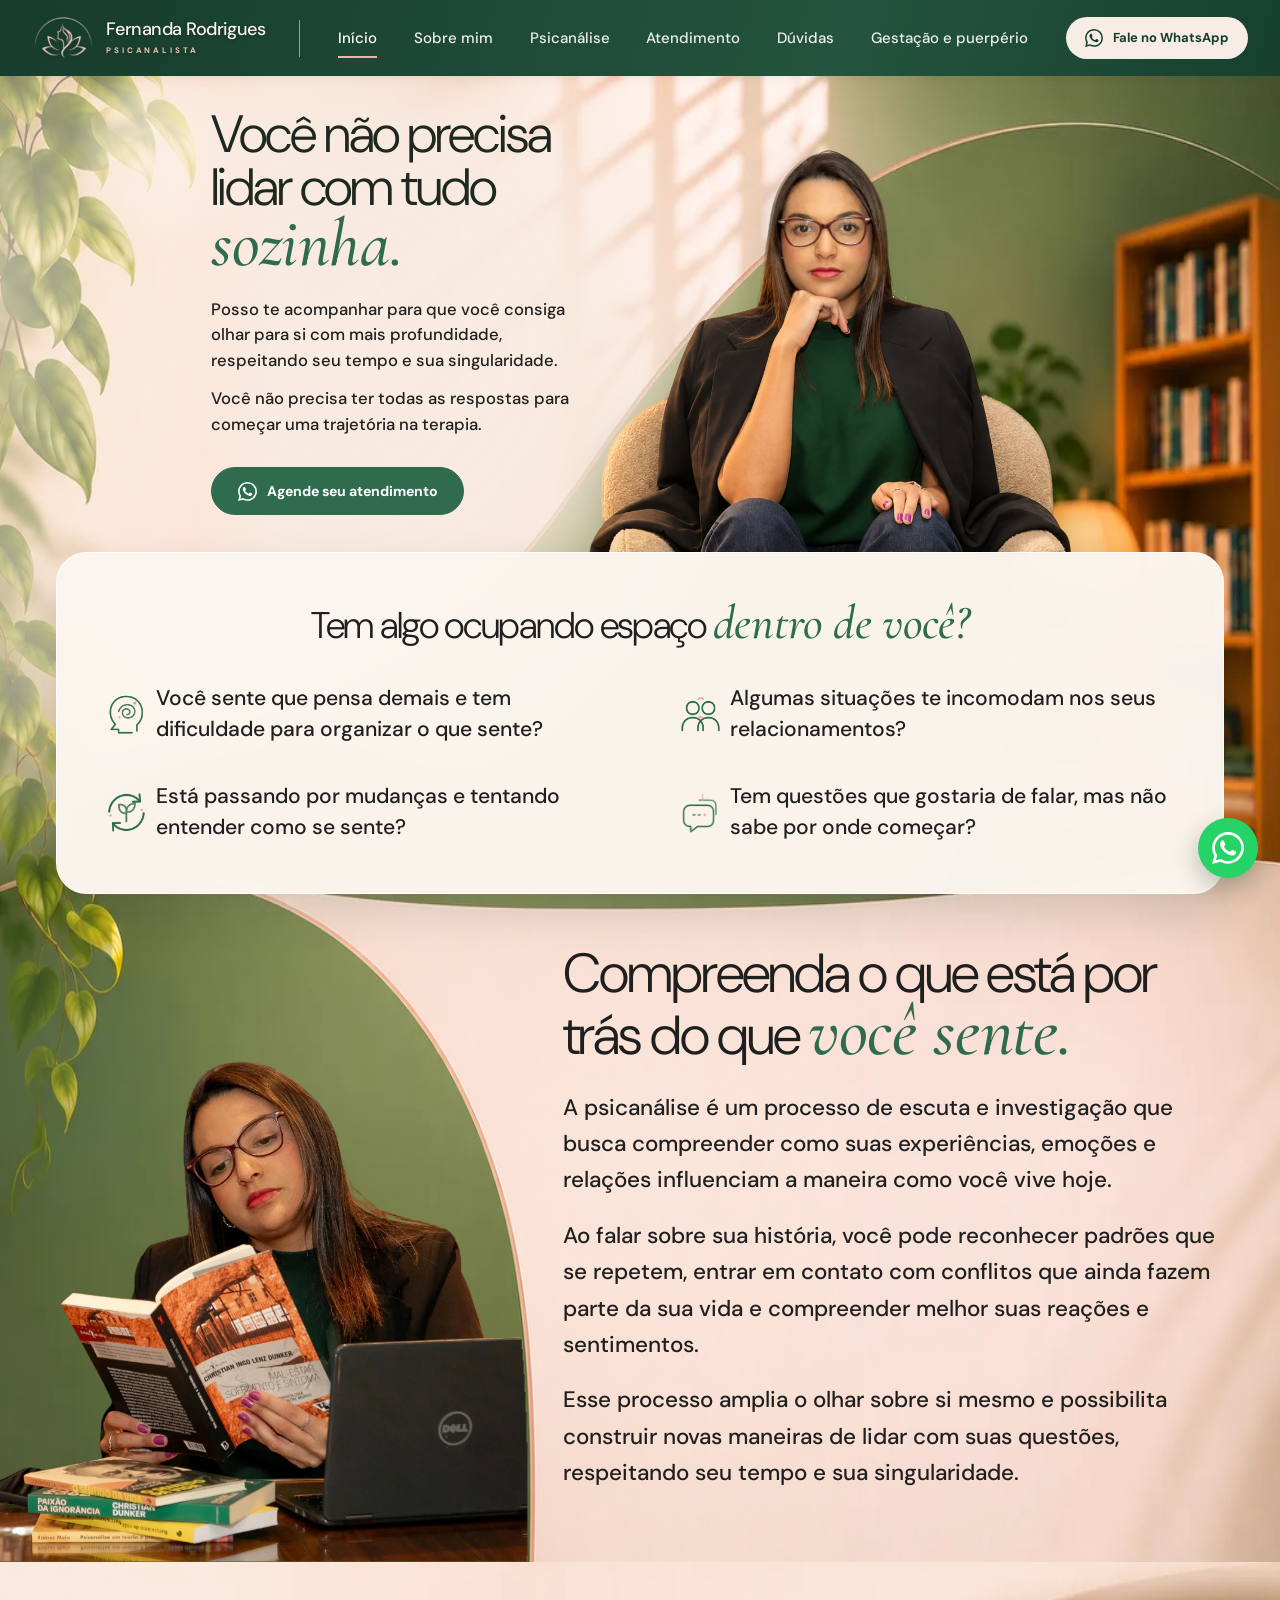
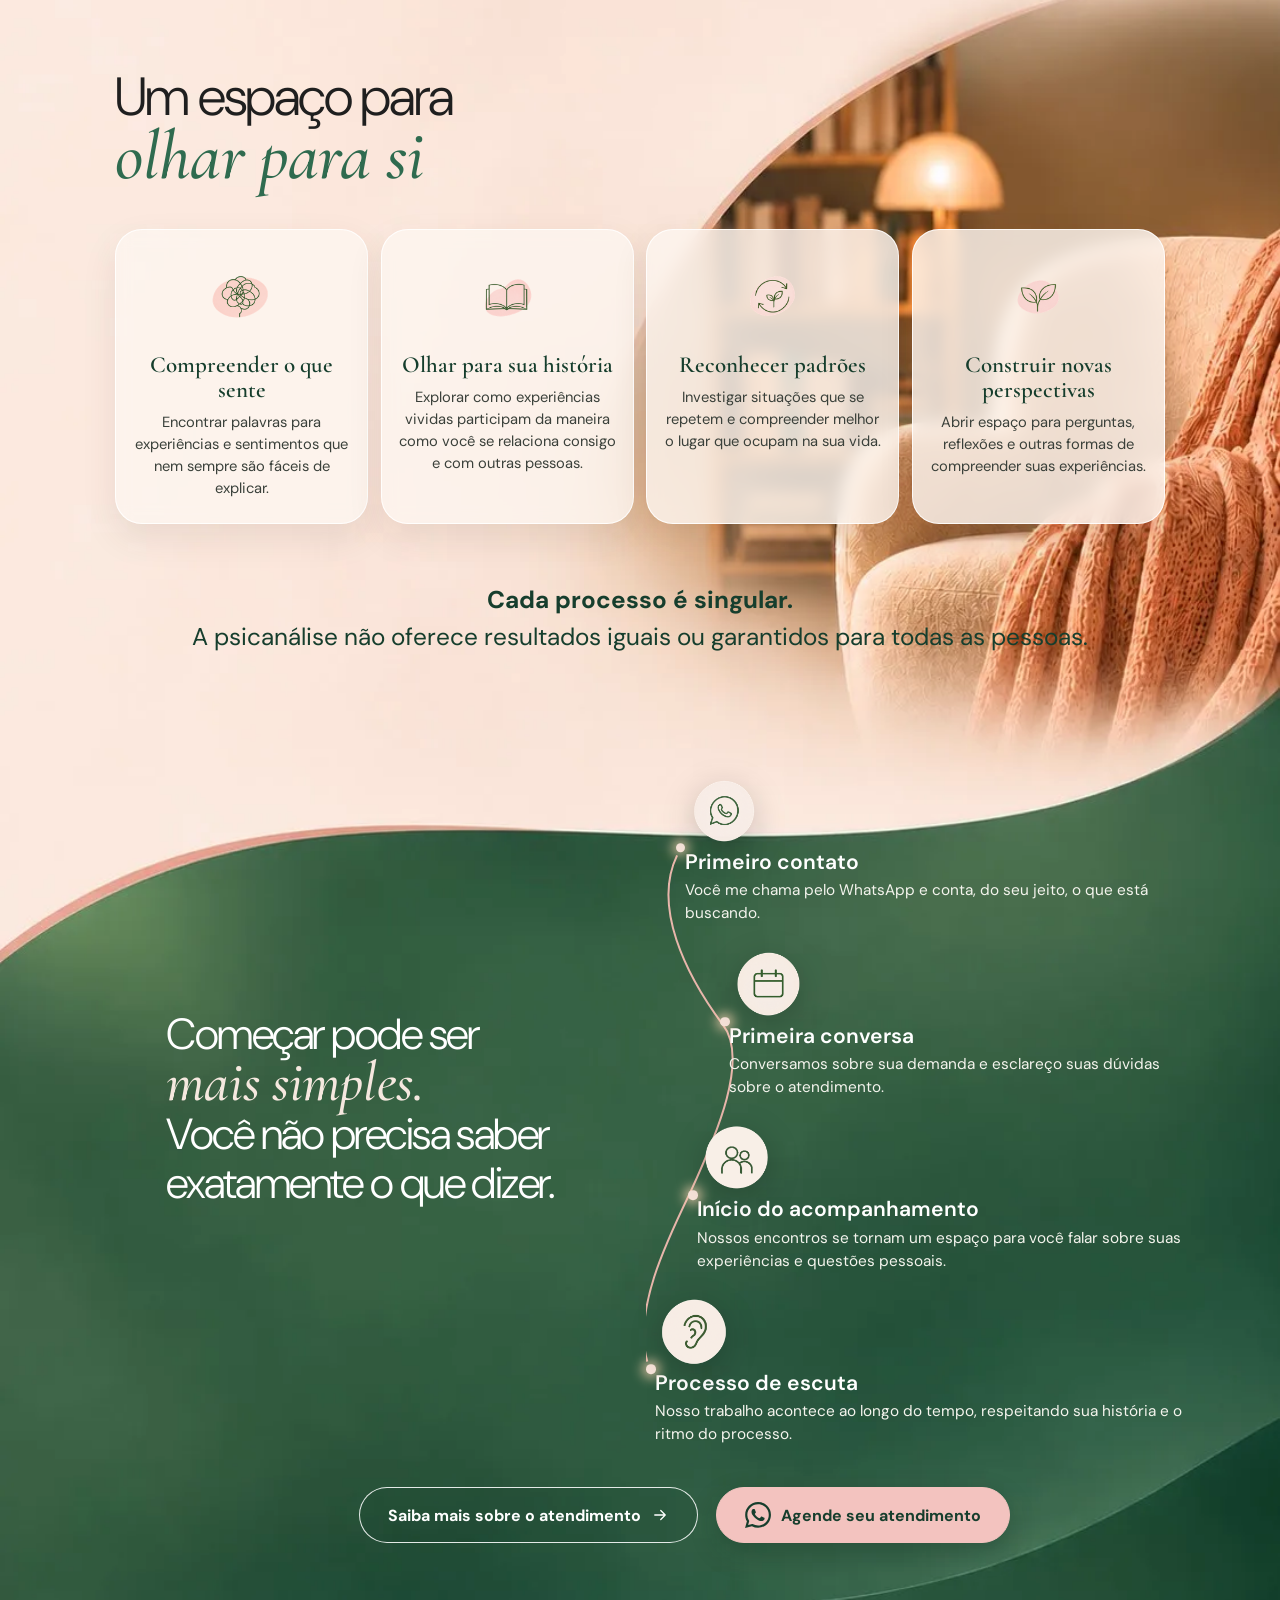
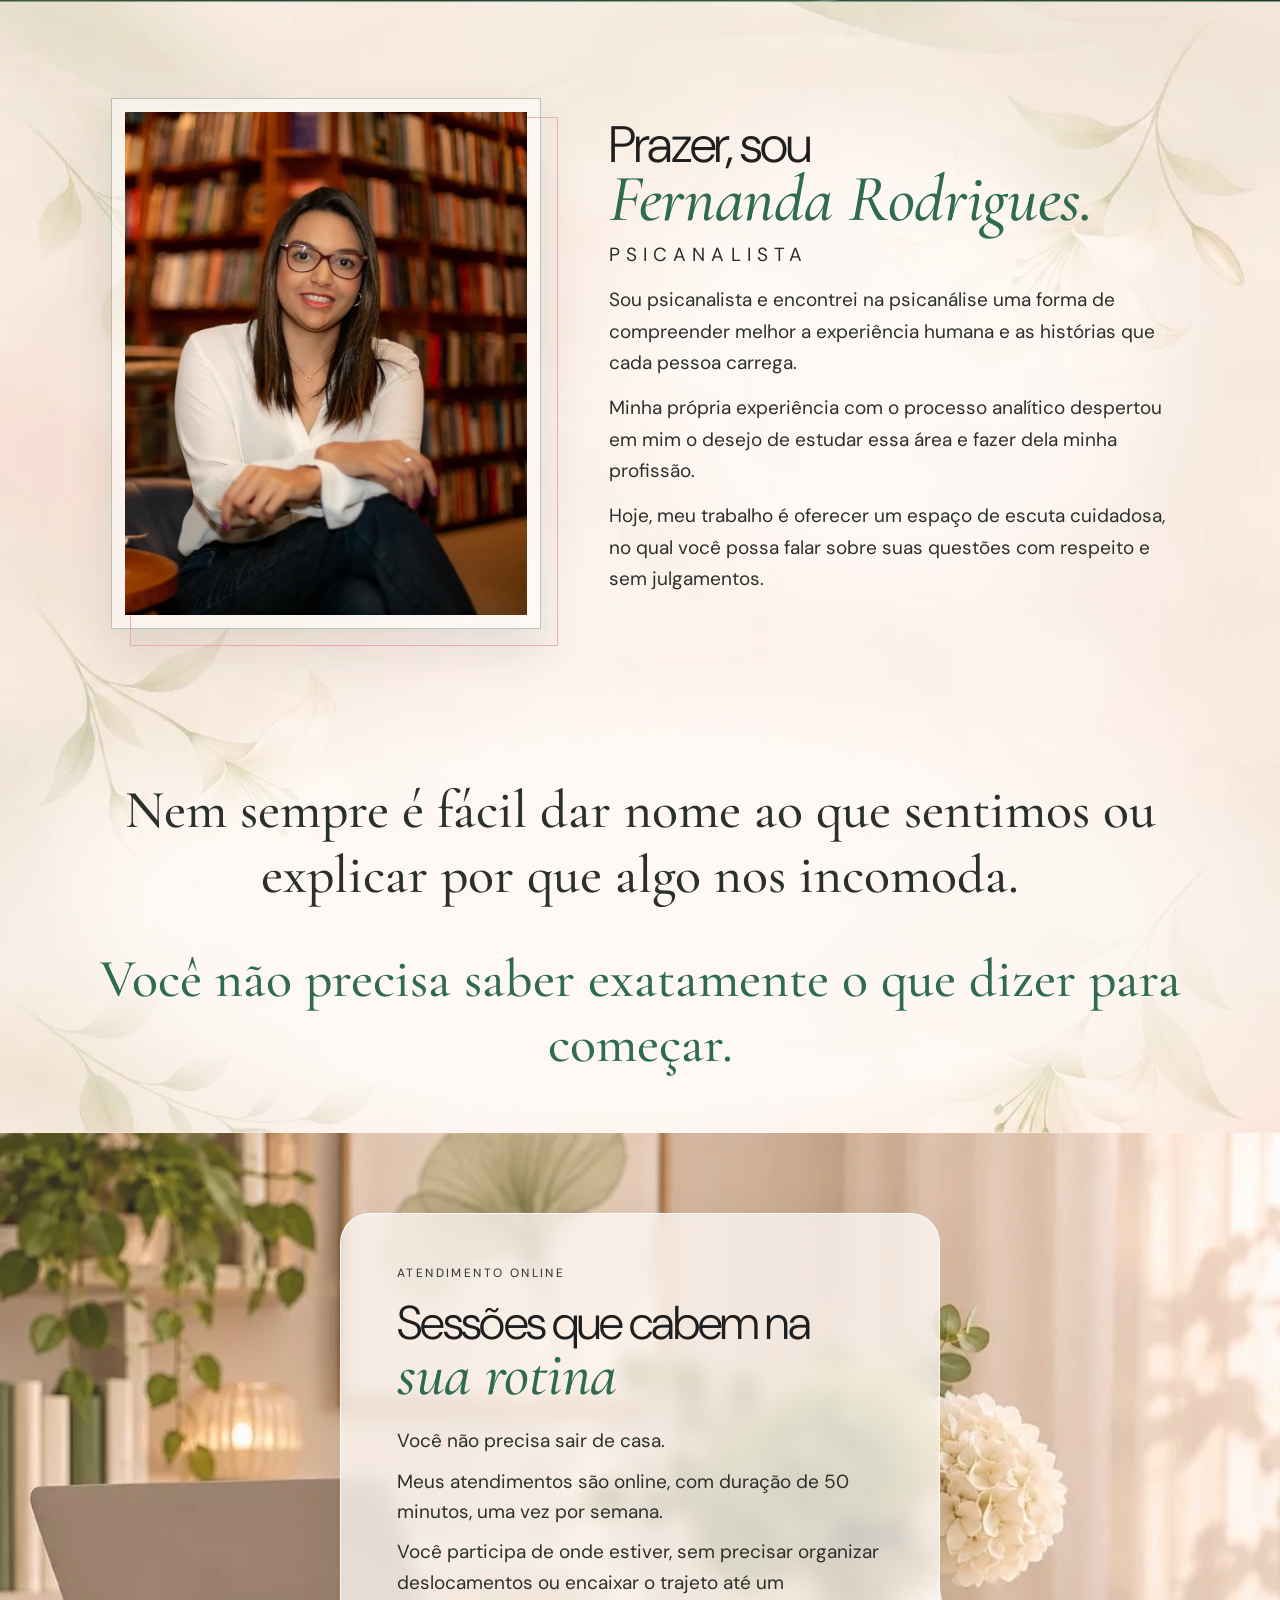
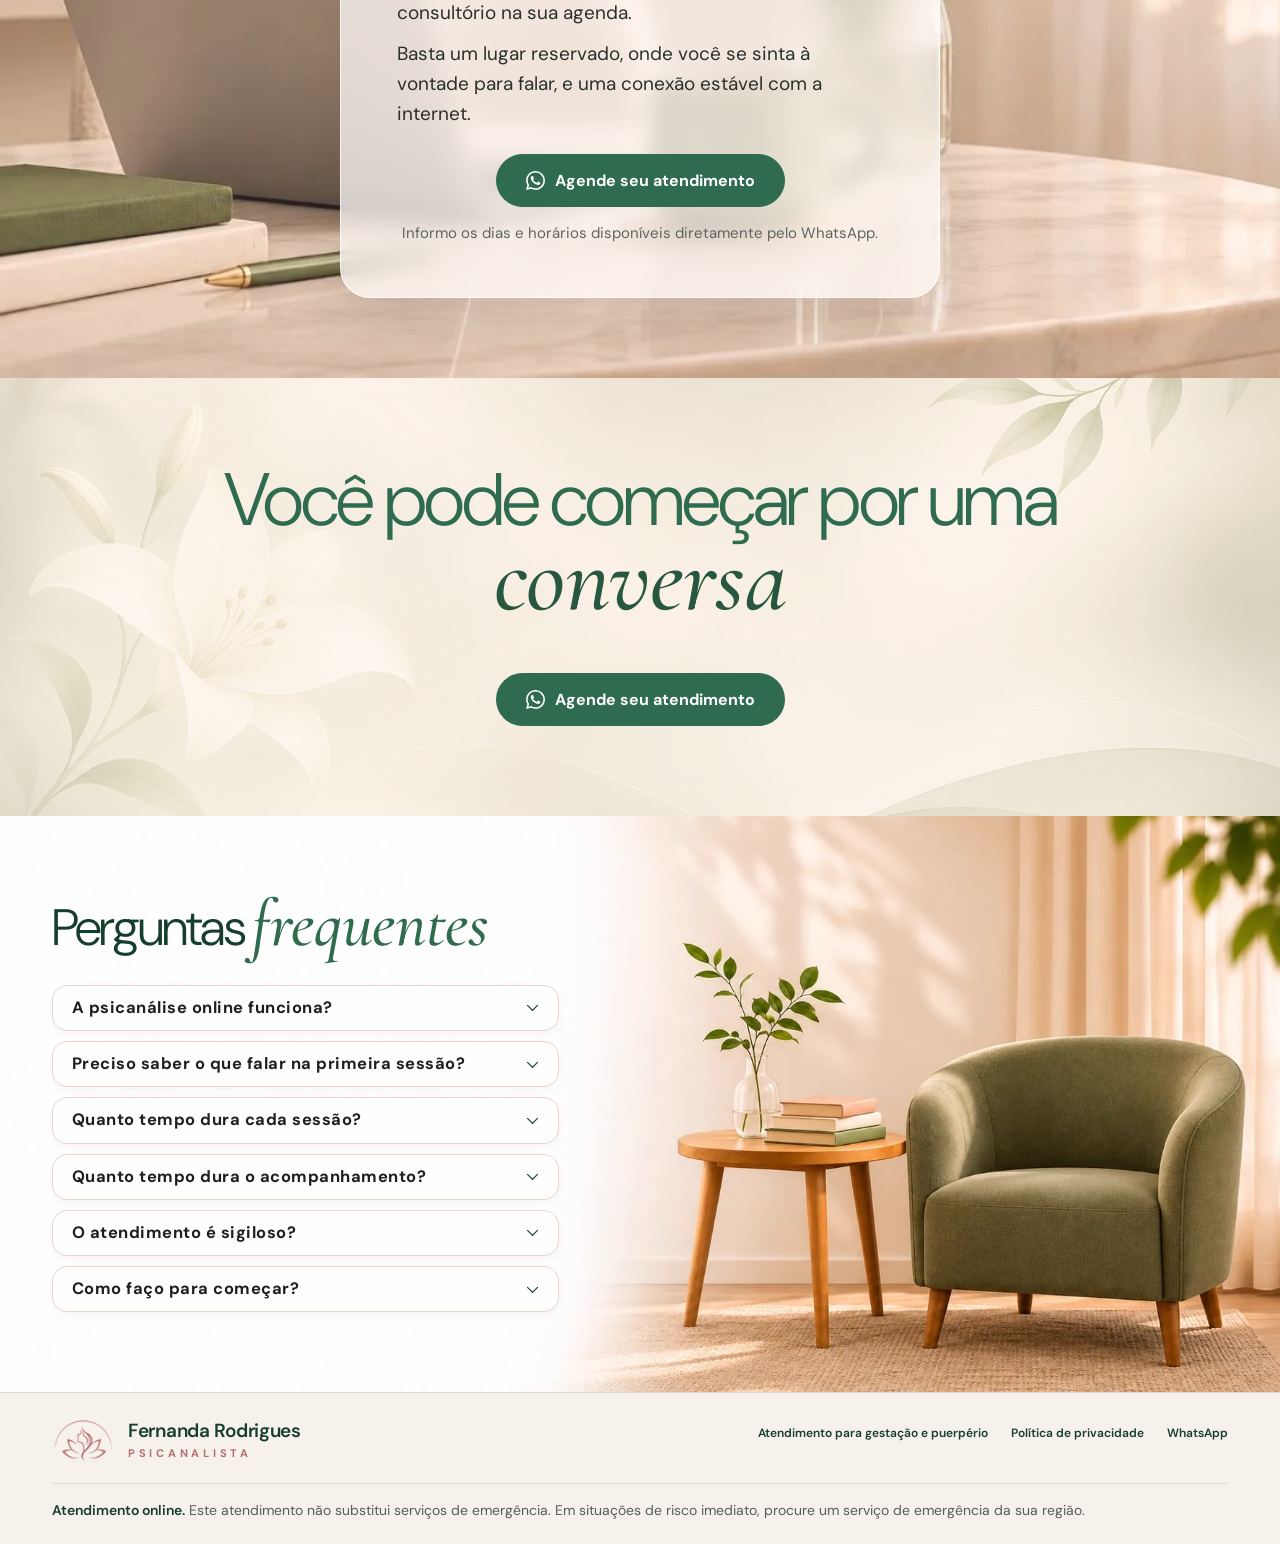
==== commit d2398199: "SEO/GEO: favicon do logo, imagens em webp, og/canonical/JSON-LD, robots e sitemap" ====
--- a/site-geral/index.html
+++ b/site-geral/index.html
@@ -1,21 +1,94 @@
 <!doctype html>
 <html lang="pt-BR">
 <head>
+  <!-- Google Tag Manager -->
+  <script async src="https://www.googletagmanager.com/gtm.js?id=GTM-MWP8CK8N"></script>
+  <script>
+    window.dataLayer = window.dataLayer || [];
+    function gtag(){dataLayer.push(arguments);}
+    gtag('js', new Date());
+  </script>
+  <!-- End Google Tag Manager -->
   <meta charset="utf-8">
   <meta name="viewport" content="width=device-width, initial-scale=1">
   <title>Fernanda Rodrigues | Psicanalista Online</title>
   <meta name="description" content="Conheça o atendimento de psicanálise online de Fernanda Rodrigues. Um espaço de escuta cuidadosa para falar sobre sentimentos, relações e sua própria história.">
   <meta name="theme-color" content="#2F6B4F">
   <meta name="robots" content="index, follow">
-  <link rel="icon" type="image/svg+xml" href="assets/icons/favicon.svg">
+  <link rel="canonical" href="https://psifernandar.com.br/">
+
+  <meta property="og:type" content="website">
+  <meta property="og:site_name" content="Fernanda Rodrigues">
+  <meta property="og:locale" content="pt_BR">
+  <meta property="og:url" content="https://psifernandar.com.br/">
+  <meta property="og:title" content="Fernanda Rodrigues | Psicanalista Online">
+  <meta property="og:description" content="Conheça o atendimento de psicanálise online de Fernanda Rodrigues. Um espaço de escuta cuidadosa para falar sobre sentimentos, relações e sua própria história.">
+  <meta property="og:image" content="https://psifernandar.com.br/assets/img/og-image.jpg">
+  <meta property="og:image:width" content="1200">
+  <meta property="og:image:height" content="630">
+  <meta property="og:image:alt" content="Fernanda Rodrigues, psicanalista, sentada em uma poltrona">
+  <meta name="twitter:card" content="summary_large_image">
+
+  <link rel="icon" type="image/png" sizes="32x32" href="/favicon-32.png">
+  <link rel="icon" type="image/png" sizes="16x16" href="/favicon-16.png">
+  <link rel="apple-touch-icon" href="/assets/img/apple-touch-icon.png">
   <link rel="preconnect" href="https://fonts.googleapis.com">
   <link rel="preconnect" href="https://fonts.gstatic.com" crossorigin>
   <link href="https://fonts.googleapis.com/css2?family=Cormorant+Garamond:ital,wght@0,500;1,500;1,600&family=DM+Sans:opsz,wght@9..40,300..700&display=swap" rel="stylesheet">
-  <link rel="preload" as="image" href="assets/img/fundo-cenario-sage.jpg" media="(min-width:901px)" fetchpriority="high">
+  <link rel="preload" as="image" href="assets/img/fundo-cenario-sage.webp" media="(min-width:901px)" fetchpriority="high">
   <link rel="preload" as="image" href="assets/img/fernanda-poltrona-real.webp" fetchpriority="high">
   <script>document.documentElement.classList.add("js")</script>
   <link rel="stylesheet" href="styles.min.css">
   <script defer src="script.js"></script>
+  <script type="application/ld+json">
+  {
+    "@context": "https://schema.org",
+    "@type": "Person",
+    "name": "Fernanda Rodrigues",
+    "jobTitle": "Psicanalista",
+    "description": "Conheça o atendimento de psicanálise online de Fernanda Rodrigues. Um espaço de escuta cuidadosa para falar sobre sentimentos, relações e sua própria história.",
+    "url": "https://psifernandar.com.br/",
+    "image": "https://psifernandar.com.br/assets/img/og-image.jpg"
+  }
+  </script>
+  <script type="application/ld+json">
+  {
+    "@context": "https://schema.org",
+    "@type": "FAQPage",
+    "mainEntity": [
+      {
+        "@type": "Question",
+        "name": "A psicanálise online funciona?",
+        "acceptedAnswer": { "@type": "Answer", "text": "O atendimento online permite realizar os encontros a distância. A experiência depende de diferentes fatores, incluindo suas necessidades, as condições de atendimento e o desenvolvimento do processo." }
+      },
+      {
+        "@type": "Question",
+        "name": "Preciso saber o que falar na primeira sessão?",
+        "acceptedAnswer": { "@type": "Answer", "text": "Não. Você pode começar contando o que trouxe você até aqui, mesmo que ainda não consiga organizar tudo em palavras." }
+      },
+      {
+        "@type": "Question",
+        "name": "Quanto tempo dura cada sessão?",
+        "acceptedAnswer": { "@type": "Answer", "text": "Cada sessão tem duração de 50 minutos, com encontros uma vez por semana." }
+      },
+      {
+        "@type": "Question",
+        "name": "Quanto tempo dura o acompanhamento?",
+        "acceptedAnswer": { "@type": "Answer", "text": "Não existe um prazo único. A duração depende das questões trabalhadas e do desenvolvimento de cada processo." }
+      },
+      {
+        "@type": "Question",
+        "name": "O atendimento é sigiloso?",
+        "acceptedAnswer": { "@type": "Answer", "text": "Sim, minha escuta respeita a privacidade e a confidencialidade, observados os limites e as exceções aplicáveis. Posso explicar como isso funciona no atendimento." }
+      },
+      {
+        "@type": "Question",
+        "name": "Como faço para começar?",
+        "acceptedAnswer": { "@type": "Answer", "text": "É só enviar uma mensagem pelo WhatsApp. Você pode tirar suas dúvidas e conhecer as condições do atendimento antes de decidir." }
+      }
+    ]
+  }
+  </script>
 </head>
 <body>
   <a class="skip-link" href="#conteudo">Pular para o conteúdo</a>
@@ -146,7 +219,7 @@
     <div class="sq-bg">
     <section class="about-section" id="sobre" aria-labelledby="about-title">
       <div class="shell about-inner">
-        <figure class="about-frame"><img src="assets/img/fernanda-sobre-retrato.jpg" width="900" height="1125" loading="lazy" alt="Fernanda Rodrigues sorrindo, de blusa branca, sentada em uma biblioteca com livros e uma xícara"></figure>
+        <figure class="about-frame"><img src="assets/img/fernanda-sobre-retrato.webp" width="900" height="1125" loading="lazy" alt="Fernanda Rodrigues sorrindo, de blusa branca, sentada em uma biblioteca com livros e uma xícara"></figure>
         <div class="about-copy" data-reveal data-mais>
           <h2 id="about-title">Prazer, sou<br class="br-d"> <em>Fernanda<br class="br-m"> Rodrigues.</em></h2>
           <p class="about-role">PSICANALISTA</p>
@@ -213,7 +286,6 @@
 
   <a class="whatsapp-float js-whatsapp" href="#contato" data-contact="whatsapp" aria-label="Fale no WhatsApp"><svg aria-hidden="true"><use href="#icon-whatsapp-solid"/></svg></a>
 
-  <dialog class="contact-dialog" id="contact-dialog" aria-labelledby="dialog-title"><form method="dialog"><button class="dialog-close" aria-label="Fechar janela" value="cancel">×</button></form><span class="eyebrow">CONTATO</span><h2 id="dialog-title">Agende seu atendimento</h2><p>Meu número de WhatsApp ainda precisa ser configurado neste projeto. Enquanto isso, você pode copiar a mensagem preparada para o primeiro contato.</p><div class="message-preview" id="message-preview">Olá, Fernanda! Conheci seu site e gostaria de saber mais sobre o atendimento de psicanálise online. Poderia me explicar como funciona e quais são as condições?</div><button class="pill pill-primary" id="copy-message" type="button">Copiar mensagem</button><p class="dialog-small">O responsável pelo site pode inserir o número em <code>script.js</code>, no campo <code>WHATSAPP_NUMBER</code>.</p></dialog>
   <dialog class="contact-dialog" id="page-dialog" aria-labelledby="page-dialog-title"><form method="dialog"><button class="dialog-close" aria-label="Fechar janela" value="cancel">×</button></form><span class="eyebrow">ATENDIMENTO ESPECIALIZADO</span><h2 id="page-dialog-title">Gestação e puerpério</h2><p>A página específica poderá ser vinculada aqui quando seu endereço estiver definido. O conteúdo desta landing page geral permanece disponível normalmente.</p><button type="button" class="pill pill-primary dialog-dismiss">Voltar à página</button></dialog>
 </body>
 </html>
--- a/site-geral/styles.min.css
+++ b/site-geral/styles.min.css
@@ -1 +1 @@
-:root{--green:#2F6B4F;--green-support:#A7B7A6;--green-deep:#163E2D;--green-mid:#28573F;--rose:#E59BA4;--rose-soft:#F8E9EC;--base:#FAFBF9;--text:#1F1F1F;--cream:#FBF4EE;--line:rgba(47,107,79,.16);--shadow:0 22px 52px rgba(29,43,33,.11);--serif:'Cormorant Garamond','Cormorant',Georgia,'Times New Roman',serif;--sans:'DM Sans',Arial,sans-serif;--shell:1240px}*{box-sizing:border-box}html{scroll-behavior:smooth;scroll-padding-top:94px}body{margin:0;color:var(--text);background:var(--base);font:400 16px/1.55 var(--sans);-webkit-font-smoothing:antialiased;overflow-x:hidden}button,a{-webkit-tap-highlight-color:transparent}button{font:inherit}a{color:inherit}img{display:block;max-width:100%}svg{display:inline-block;width:1.25em;height:1.25em;fill:none;stroke:currentColor;stroke-linecap:round;stroke-linejoin:round;stroke-width:1.7}:focus-visible{outline:3px solid var(--rose);outline-offset:4px}.shell{width:min(var(--shell),calc(100% - 104px));margin-inline:auto}.svg-sprite{position:absolute;width:0;height:0;overflow:hidden}h1,h2,h3,p{margin-top:0}em{color:var(--green);font-family:var(--sans);font-weight:500}p{line-height:1.59}.skip-link{position:fixed;top:-100px;left:20px;z-index:1000;padding:12px 19px;color:white;background:var(--green-deep);border-radius:9px}.skip-link:focus{top:12px}.eyebrow{display:block;margin-bottom:15px;font:700 11px/1.3 var(--sans);letter-spacing:.23em;color:var(--green)}.pill{display:inline-flex;justify-content:center;align-items:center;gap:10px;appearance:none;border:1px solid transparent;border-radius:999px;padding:11px 21px;text-decoration:none;white-space:nowrap;font:700 13px/1.2 var(--sans);cursor:pointer;transition:transform .2s ease,box-shadow .2s ease,background-color .2s ease}.pill:hover{transform:translateY(-2px);box-shadow:0 8px 19px rgba(20,52,35,.19)}.pill svg{width:19px;height:19px}.pill-primary{background:var(--green);border-color:var(--green);color:#fff}.pill-primary:hover{background:#25583f}.pill-light{background:#F8EDE6;color:var(--green-deep)}.pill-lg{padding:16px 29px}.pill-outline-light{border:1px solid rgba(255,255,255,.88);padding:11px 22px}:root{--header-h:76px;--hero-h:615px}.site-header{height:var(--header-h);background:linear-gradient(105deg,#173c2c 0%,#24543d 66%,#17402f 100%);color:#fff;position:relative;z-index:50;box-shadow:0 2px 10px rgba(20,40,31,.06)}.header-container{display:flex;align-items:center;gap:30px;height:100%;position:relative;z-index:2}.brand{color:#fff;display:flex;align-items:center;gap:12px;text-decoration:none;min-width:250px;flex-shrink:0}.brand-logo{display:block;height:54px;width:auto;flex-shrink:0;filter:drop-shadow(0 1px 2px rgba(10,30,20,.35))}.brand-name{display:flex;flex-direction:column;font:500 21px/1.05 var(--sans);color:#FBF1EE;text-shadow:0 1px 3px rgba(10,30,20,.35)}.brand-name small{font:700 9px/1.3 var(--sans);letter-spacing:.36em;margin-top:6px;color:#EFC4BE}.header-rule{height:37px;width:1px;background:rgba(245,226,218,.58);flex-shrink:0}.nav{display:flex;justify-content:center;align-items:center;flex:1;gap:clamp(16px,2.1vw,34px);white-space:nowrap}.nav a{font-weight:500;text-decoration:none;opacity:.91;position:relative;padding:27px 0;transition:opacity .2s}.nav a:hover,.nav a.is-active{opacity:1}.nav a.is-active::after,.nav a:hover::after{content:'';height:2px;width:100%;position:absolute;bottom:19px;left:0;background:#e9b5ac}.header-cta{padding:12px 21px;flex-shrink:0}.menu-toggle{display:none;align-items:center;justify-content:center;flex-direction:column;gap:5px;padding:11px;border:1px solid rgba(255,255,255,.55);color:white;border-radius:10px;background:transparent;cursor:pointer}.menu-toggle span{width:20px;height:2px;background:currentColor;border-radius:4px}.hero{isolation:isolate;position:relative;min-height:var(--hero-h);background-color:#F6EDE4;overflow:hidden}.hero::before{content:none}.hero::after{content:'';position:absolute;z-index:-1;inset:0;background:linear-gradient(90deg,rgba(255,249,243,.33) 0%,rgba(255,248,240,.04) 54%,transparent 75%)}.hero-inner{min-height:var(--hero-h);position:relative;display:flex;align-items:center}.hero-copy{position:relative;z-index:3;max-width:585px;padding:37px 0 95px 8px}.hero-line{display:none}.hero h1{line-height:1.02;letter-spacing:-.04em;color:#1e2821}.hero h1 em{color:var(--green)}.hero-subtitle{font-weight:500;margin-bottom:12px}.recognition{background:linear-gradient(180deg,#f8f3ed,#faf7f1);position:relative;padding-bottom:24px}.recognition-shell{position:relative;z-index:4;padding-top:0}.recognition-panel{transform:translateY(-68px);margin-bottom:-55px;background:rgba(255,248,245,.96);border:1px solid rgba(255,255,255,.83);border-radius:28px;padding:34px 39px;box-shadow:0 20px 48px rgba(35,43,35,.13);grid-template-columns:36% 64%;backdrop-filter:blur(15px)}.recognition-heading{border-right:2px solid var(--rose);display:flex;align-items:center}.recognition h2{margin-bottom:0}.recognition-list{padding:0;list-style:none;column-gap:24px;row-gap:13px}.recognition-list li{display:flex;font-weight:500}.recognition-list li svg{border-radius:50%;color:white;background:var(--green-support);stroke-width:2.6}.psycho-section{min-height:467px;position:relative;overflow:hidden;background:#f7f0e9}.psycho-photo{position:absolute;inset:0;background:url('assets/img/fundo-psicanalise.webp') center 64%/cover no-repeat}.psycho-section::after{content:'';position:absolute;top:0;bottom:0;left:46%;right:0;background:linear-gradient(90deg,rgba(250,246,240,.14),rgba(255,250,245,.55) 58%,rgba(255,250,245,.65));pointer-events:none}.psycho-inner{position:relative;z-index:1;display:grid;grid-template-columns:43% 57%;align-items:center;min-height:467px}.psycho-content{padding:47px 30px 51px 4px;max-width:680px}.psycho-content h2{margin-bottom:20px}.psycho-content p{line-height:1.59;font-weight:500;max-width:625px;margin-bottom:10px}.process-section{color:white;background:#1d523a url('assets/icons/fundo_seccao_verde.svg') center/cover no-repeat;padding:54px 0 51px;position:relative;overflow:hidden}.process-section::after{content:'';pointer-events:none;position:absolute;inset:0;background:radial-gradient(circle at 0 20%,rgba(167,183,166,.2),transparent 34%),radial-gradient(circle at 92% 100%,rgba(9,43,28,.27),transparent 52%)}.process-inner{position:relative;z-index:1}.section-head{text-align:center}.process-heading h2{margin-bottom:12px;color:#fff}.process-heading h2 em{color:#f5e8df}.process-heading p{font:400 16px/1.5 var(--sans);margin-bottom:37px}.process-grid{display:grid;grid-template-columns:repeat(4,1fr);gap:15px;align-items:start;position:relative}.process-grid:before{content:'';position:absolute;height:1px;top:34px;left:11%;right:11%;border-top:1px dashed rgba(244,236,224,.76)}.process-item{position:relative;z-index:2;text-align:center;border-radius:18px;transition:background .2s}.process-item>summary{cursor:pointer;list-style:none;display:flex;flex-direction:column;align-items:center;gap:11px;padding:0 7px;min-height:125px}.process-item summary::-webkit-details-marker{display:none}.process-symbol{width:70px;height:70px;border-radius:50%;border:4px solid rgba(255,255,255,.08);display:grid;place-items:center;transition:transform .2s}.process-symbol svg{width:33px;height:33px}.process-item summary:hover .process-symbol{transform:translateY(-4px)}.process-title{line-height:1.35;font-weight:700}.process-expand{display:inline-flex;align-items:center;gap:5px;opacity:0;transition:opacity .2s}.process-expand svg{width:12px;height:12px}.process-item:hover .process-expand,.process-item:focus-within .process-expand,.process-item[open] .process-expand{opacity:1}.process-item[open] .process-expand svg{transform:rotate(45deg)}.process-answer{padding:1px 17px 15px;animation:fadeIn .2s ease}.process-answer p{line-height:1.55;margin:0}.process-actions{display:flex;justify-content:center;margin-top:25px;flex-wrap:wrap}.about-section{position:relative;overflow:hidden}.about-section:after{content:'';width:440px;height:440px;position:absolute;right:-280px;bottom:-330px;background:var(--green-support);border-radius:50%;opacity:.16}.about-inner{gap:16px;align-items:center}.about-copy{max-width:760px}.about-copy h2 em{color:var(--green)}.about-copy p{font-weight:500}.benefits-section{position:relative;background:linear-gradient(180deg,#fcf7f2 0%,#fbf1ef 100%)}.benefits-inner{grid-template-columns:21% 79%;column-gap:0;align-items:start}.benefits-heading .eyebrow{letter-spacing:.16em}.benefits-heading h2{line-height:1.06;margin-bottom:0}.benefits-grid{display:grid;grid-template-columns:repeat(4,minmax(0,1fr));gap:12px}.benefit{border-radius:24px;background:linear-gradient(130deg,#FBE7E5,#F7EBE8);border:1px solid rgba(255,255,255,.87);min-height:188px;box-shadow:0 10px 25px rgba(73,52,52,.035);transition:transform .2s,box-shadow .2s}.benefit:hover{transform:translateY(-4px);box-shadow:0 14px 26px rgba(73,52,52,.075)}.benefit[open]{background:#fff8f4}.benefit>summary{list-style:none;cursor:pointer;padding:19px 17px 15px;display:flex;flex-direction:column;align-items:center;text-align:center;gap:12px}.benefit summary::-webkit-details-marker{display:none}.benefit-icon{height:50px;width:50px;display:grid;place-items:center;border-radius:15px;background:rgba(255,255,255,.38)}.benefit-icon svg{width:36px;height:36px;color:var(--green);stroke-width:1.5}.benefit-title{font:600 17px/1.2 var(--sans);letter-spacing:-.015em;color:#2a302a;max-width:160px}.benefit-more{font-weight:700;color:var(--green);opacity:.8;display:inline-flex;align-items:center;gap:4px}.benefit-more svg{width:13px;height:13px}.benefit[open] .benefit-more svg{transform:rotate(45deg)}.benefit-answer{padding:0 17px 15px;text-align:center;animation:fadeIn .2s ease}.benefit-answer p{line-height:1.55;margin:0}.benefits-note{margin:21px 0 0;grid-column:2;text-align:center;font:400 15px/1.5 var(--sans)}.faq-section{background:linear-gradient(110deg,#FFF7F4 0%,#FFF8F4 72%,#F6EEE6 100%);overflow:hidden}.faq-heading h2{line-height:1.04;margin-bottom:0}.faq-questions{display:grid;grid-template-columns:1fr;gap:10px}.faq-item{background:rgba(255,255,255,.63);border:1px solid #E9D4CB;border-radius:15px;box-shadow:0 4px 10px rgba(50,37,30,.035);overflow:hidden}.faq-item summary{list-style:none;padding:13px 17px 13px 19px;display:flex;align-items:center;justify-content:space-between;gap:9px;font-weight:700;line-height:1.35;cursor:pointer}.faq-item summary::-webkit-details-marker{display:none}.faq-item summary svg{flex:0 0 17px;width:17px;height:17px;transition:transform .2s;color:var(--green-deep)}.faq-item[open]{background:white}.faq-item[open] summary svg{transform:rotate(180deg)}.faq-answer{border-top:1px solid #efdfd7;padding:11px 17px 16px 19px;animation:fadeIn .2s ease}.faq-answer p{margin:0}.faq-photo{align-self:stretch;overflow:hidden;border-top:2px solid rgba(229,155,164,.75);border-left:2px solid rgba(229,155,164,.75)}.faq-photo img{position:absolute;inset:0;width:100%;height:100%;object-fit:cover;object-position:52% 60%}.contact-section{color:#fff;overflow:hidden}.contact-section:before{content:'';pointer-events:none;position:absolute;inset:-60px;background:url('assets/icons/fundo_seccao_verde.svg') center/cover no-repeat;opacity:.42}.contact-section:after{content:'';pointer-events:none;position:absolute;height:420px;width:100%;bottom:-310px;left:0;border-radius:50% 50% 0 0;border-top:1.6px solid rgba(229,155,164,.71);transform:rotate(-8deg)}.contact-inner{text-align:center;max-width:880px;position:relative;z-index:1}.contact-inner h2{color:#fff}.contact-inner h2 em{color:#f6ebe5}.contact-inner p{margin:0 auto 7px;max-width:770px;line-height:1.55}.contact-inner .pill{margin-top:22px}.footer{background:#f7f1eb;border-top:1px solid rgba(50,82,64,.14);padding:26px 0 22px}.footer-inner{display:flex;justify-content:space-between;gap:35px;align-items:start}.footer-brand strong{font:600 19px/1.1 var(--sans);letter-spacing:-.015em;color:var(--green-deep)}.footer-brand strong span{font-size:16px;font-weight:500}.footer-brand p{color:#5e675e;font-size:12px;margin:7px 0 0}.footer-nav{display:flex;align-items:center;flex-wrap:wrap;gap:23px;padding-top:6px}.footer-nav a,.footer-link{color:var(--green-deep);font:600 12px/1.4 var(--sans);text-decoration:none;background:transparent;border:none;padding:0;cursor:pointer}.footer-nav a:hover,.footer-link:hover{text-decoration:underline;text-underline-offset:4px}.emergency-note{border-top:1px solid rgba(47,107,79,.15);padding-top:15px;margin-top:20px;margin-bottom:0;color:#555e57;font-size:12px}.contact-dialog{padding:34px;width:min(520px,calc(100vw - 32px));border:1px solid rgba(229,155,164,.4);border-radius:23px;background:#fff9f5;box-shadow:0 30px 100px rgba(0,0,0,.25);color:var(--text)}.contact-dialog::backdrop{background:rgba(13,32,22,.65);backdrop-filter:blur(5px)}.contact-dialog h2{color:var(--green-deep);font-size:32px;margin-bottom:15px}.dialog-close{position:absolute;top:12px;right:18px;border:0;background:transparent;color:var(--green-deep);font-size:28px;cursor:pointer}.dialog-small{color:#556059;margin-top:19px}.message-preview{padding:15px;margin:17px 0;background:#f4ede7;border-radius:10px}.contact-dialog code{font-size:11px}@keyframes fadeIn{ from{opacity:0;transform:translateY(-5px)} to{opacity:1;transform:translateY(0)} }@media (prefers-reduced-motion:no-preference){[data-reveal]{opacity:1}.visible{opacity:1}}@media(max-width:1150px){.shell{width:min(var(--shell),calc(100% - 58px))}.header-container{gap:17px}.brand{min-width:200px;gap:9px}.brand-logo{height:46px}.brand-name{font-size:17px}.brand-name small{font-size:8px;letter-spacing:.3em}.nav{gap:15px}.nav a{font-size:13.5px}.header-cta{padding:11px 15px;font-size:12px}.hero-copy{max-width:46%}.hero h1{font-size:clamp(40px,4.9vw,56px)}.recognition-panel{grid-template-columns:34% 66%;padding:29px 28px}.recognition-content{padding-left:24px}.benefits-inner{grid-template-columns:23% 77%}.benefit-title{font-size:16px}.faq-inner{grid-template-columns:23% 54% 23%}}@media(max-width:900px){:root{--header-h:72px;--hero-h:610px}.site-header{height:var(--header-h)}.brand{min-width:auto;margin-right:auto}.header-rule{display:none}.nav{display:none;position:absolute;z-index:61;top:72px;left:0;right:0;padding:15px 28px 23px;background:#17412e;box-shadow:0 20px 30px rgba(0,0,0,.2);flex-direction:column;gap:0;align-items:stretch}.nav.nav--open{display:flex}.nav a{font-size:15px;padding:12px 0}.nav a.is-active::after,.nav a:hover::after{bottom:7px;width:36px}.header-cta{margin-left:auto}.menu-toggle{display:flex}.hero-copy{max-width:50%;padding-bottom:85px}.hero h1{font-size:clamp(36px,5.4vw,50px)}.hero-subtitle{max-width:340px;font-size:14px}.recognition-panel{grid-template-columns:35% 65%}.recognition-list{grid-template-columns:1fr;gap:9px}.psycho-inner{grid-template-columns:38% 62%}.psycho-content{padding-right:0}.psycho-section::after{left:35%}.about-inner{grid-template-columns:43% 57%}.about-copy{padding-right:10px}.benefits-inner{display:block}.benefits-heading{margin-bottom:21px}.benefits-heading h2{max-width:380px}.benefits-grid{grid-template-columns:repeat(4,1fr)}.benefits-note{text-align:center}.faq-inner{grid-template-columns:28% 72%}.faq-photo{display:none}}@media(max-width:680px){html{scroll-padding-top:73px}body{font-size:16px}.shell{width:calc(100% - 36px)}:root{--header-h:69px}.site-header{background:linear-gradient(105deg,#173c2c 0%,#24543d 66%,#17402f 100%)}.recognition{background:linear-gradient(180deg,#f8f3ed,#faf7f1)}.header-container{gap:11px}.brand{gap:8px}.brand-logo{height:38px}.brand-name{font-size:15px}.brand-name small{font-size:7px;letter-spacing:.26em;margin-top:4px}.header-cta{display:none}.nav{top:69px}.menu-toggle{padding:9px}.hero{min-height:760px;background:#F8F0E7}.hero::after{background:linear-gradient(180deg,rgba(255,247,241,.98) 1%,rgba(255,248,242,.97) 38%,rgba(255,248,242,.2) 65%,transparent 100%)}.hero-inner{min-height:760px;align-items:flex-start}.hero-copy{width:100%;max-width:100%;padding:43px 3px 0}.hero h1{font-size:clamp(38px,10vw,54px);line-height:1.02}.hero-subtitle{max-width:360px;font-size:16px;line-height:1.53;margin-bottom:9px}.hero-copy .pill{font-size:12px;padding:13px 19px}.recognition{padding-bottom:27px}.recognition-panel{transform:translateY(-27px);margin-bottom:-22px;padding:26px 22px 24px;grid-template-columns:1fr;gap:22px;border-radius:23px}.recognition-heading{padding:0;border-right:0;border-bottom:2px solid var(--rose);padding-bottom:20px}.recognition h2{font-size:32px}.recognition h2 br{display:none}.recognition-content{padding-left:0}.recognition-list{grid-template-columns:1fr;gap:12px}.recognition-list li{font-size:15px}.psycho-section{min-height:0;padding-top:225px}.psycho-photo{inset:0;height:310px;background-size:auto 310px;background-position:18% top}.psycho-section:after{content:none}.psycho-inner{display:block;width:100%;min-height:unset}.psycho-spacer{display:none}.psycho-content{padding:38px 21px 44px;background:linear-gradient(180deg,rgba(252,248,244,.93),#fbf6f1 35%);max-width:100%}.psycho-content h2{font-size:clamp(32px,8.5vw,44px)}.psycho-content p{font-size:16px}.process-section{padding:43px 0 46px}.process-heading .eyebrow{margin-bottom:10px}.process-heading h2{font-size:clamp(32px,8.5vw,44px)}.process-heading p{font-size:16px;margin:10px auto 27px;max-width:280px}.process-grid{grid-template-columns:repeat(2,minmax(0,1fr));gap:19px 8px}.process-grid::before{display:none}.process-item summary{min-height:123px}.process-symbol{height:58px;width:58px}.process-symbol svg{width:27px;height:27px}.process-expand{opacity:1}.process-title{font-size:15px;max-width:140px}.process-answer{padding:1px 10px 11px}.process-answer p{font-size:14px}.process-actions{margin-top:20px;gap:17px}.about-inner{display:flex;flex-direction:column;align-items:stretch;gap:0;min-height:unset}.about-copy{padding:41px 0 12px;order:1}.about-copy h2{font-size:clamp(34px,9vw,46px)}.about-copy p{font-size:16px}.benefits-section{padding:41px 0 32px}.benefits-heading{padding:0 0 9px}.benefits-heading h2{font-size:36px}.benefits-grid{grid-template-columns:repeat(2,minmax(0,1fr));gap:11px}.benefit{min-height:164px;border-radius:20px}.benefit>summary{padding:15px 10px 12px;gap:9px}.benefit-title{font-size:16px}.benefit-icon{height:44px;width:44px}.benefit-icon svg{width:31px;height:31px}.benefits-note{font-size:15px;line-height:1.5;margin-top:20px}.faq-section{padding:41px 0 45px}.faq-inner{display:block}.faq-heading{margin-bottom:22px}.faq-heading h2{font-size:36px}.faq-questions{padding:0;gap:9px}.faq-item summary{font-size:15px;padding:15px 15px}.faq-answer p{font-size:15px}.contact-section{padding:56px 0 64px}.contact-inner h2{font-size:clamp(34px,9vw,46px)}.contact-inner p{font-size:16px}.contact-inner .pill{font-size:13px;padding:14px 22px}.footer{padding:29px 0 21px}.footer-inner{flex-direction:column;gap:19px}.footer-nav{display:flex;flex-direction:column;align-items:flex-start;gap:12px}.emergency-note{margin-top:20px;font-size:12px}.contact-dialog{padding:30px 21px}.contact-dialog h2{font-size:28px}}@media(max-width:390px){.hero{min-height:810px}.hero-inner{min-height:810px}.hero h1{font-size:37px}.benefit-title{font-size:15px}.shell{width:calc(100% - 28px)}.recognition h2{font-size:29px}}@media(prefers-reduced-motion:reduce){*,*::before,*::after{scroll-behavior:auto!important;animation-duration:.001ms!important;transition-duration:.001ms!important}}.hero-photo{display:none}@media (min-width:901px){.stage{container-type:inline-size;position:relative}.stage .hero{min-height:37.22cqw;background:none}.stage .hero::after{content:none}.stage .hero-inner{min-height:37.22cqw;width:100%;margin:0;padding:0}.stage .hero-copy{max-width:none;width:52cqw;padding:2.2cqw 0 2.6cqw 18.5cqw}.stage .hero .pill-lg{padding:clamp(11px,1.05cqw,17px) clamp(20px,2cqw,30px)}.stage .recognition{background:none;z-index:5}.stage .recognition-shell{width:100%;margin:0}.stage .recognition-panel{transform:none;margin:0;min-height:12.98cqw;align-items:center}.stage .psycho-section{overflow:visible}.stage .psycho-section::after,.stage .psycho-photo{content:none;display:none}.stage .psycho-inner{width:100%;margin:0;min-height:24.8cqw}}@media (max-width:900px){.hero{background:linear-gradient(180deg,#fbf4ee 0%,#f6ebe1 100%)}.hero::after{content:none}.hero-photo{position:absolute;z-index:1;right:0;bottom:0;width:58%}.hero-copy{max-width:46%}.psycho-section{padding-top:0;min-height:0}.psycho-section::after{content:none}.psycho-photo{position:relative;inset:auto;width:100%;height:auto}.psycho-inner{display:block;min-height:0}.psycho-spacer{display:none}.psycho-content{max-width:100%;padding:32px 4px 42px;background:none}}@media (max-width:680px){.hero-photo{width:100%;-webkit-mask-image:linear-gradient(180deg,transparent 0,#000 16%);mask-image:linear-gradient(180deg,transparent 0,#000 16%)}.hero-copy{max-width:100%}.hero,.hero-inner{min-height:0!important}.hero-inner{padding-bottom:calc(77vw - 4px)}}.header-cta svg{width:18px;height:18px}.whatsapp-float{position:fixed;right:22px;bottom:22px;z-index:90;width:60px;height:60px;border-radius:50%;background:#25D366;color:#fff;display:grid;place-items:center;box-shadow:0 10px 26px rgba(10,40,25,.28);transition:transform .2s ease,box-shadow .2s ease}.whatsapp-float:hover{transform:translateY(-3px) scale(1.04);box-shadow:0 14px 30px rgba(10,40,25,.34)}.whatsapp-float svg{stroke-width:1.8}.hero h1{margin-bottom:22px}.hero-subtitle+.hero-subtitle{margin-bottom:26px}.hero-copy .pill-lg{margin-top:4px}.recognition-panel{display:block}.recognition-heading{border:0;padding:0;justify-content:center;text-align:center;margin-bottom:26px}.recognition h2{line-height:1.1}.recognition-content{padding-left:0}.recognition-list{flex-wrap:wrap;justify-content:center}.recognition-list li svg{flex-basis:26px}.quote-text{margin:0 auto;text-align:center;font:400 clamp(20px,1.9vw,28px)/1.45 var(--sans);color:#2a302a}.quote-text em{font-style:normal;font-weight:500;color:var(--green)}.benefits-section{padding:62px 0 54px}.benefits-inner{display:block}.benefits-heading{text-align:center;padding:0;margin:0 auto 30px}.benefits-heading h2{max-width:none}.benefits-note{padding-left:0;margin-top:26px;color:#3a403a}.process-actions{gap:18px}.process-wa{background:#25D366;border-color:#25D366;color:#fff;padding:17px 32px;box-shadow:0 12px 28px rgba(5,30,18,.35)}.process-wa:hover{background:#1fbe5b}.about-section{min-height:560px;display:flex;align-items:center;isolation:isolate}.about-section::after{position:absolute;inset:0;z-index:-1;width:auto;height:auto;border-radius:0;opacity:1}.about-inner{display:grid;grid-template-columns:1fr 1fr;min-height:560px;width:min(var(--shell),calc(100% - 104px))}.about-copy{grid-column:2;padding:60px 0 60px 30px}.about-copy p{font:400 17px/1.65 var(--sans);color:#2b302b;margin-bottom:14px}.online-section{position:relative;overflow:hidden;isolation:isolate;display:flex;align-items:center;background:#f6eee6}.online-photo{position:absolute;z-index:-2;background:url('assets/img/atendimento-online.jpg') 20% center / cover no-repeat}.online-section::after{content:'';position:absolute;inset:0;z-index:-1}.online-text .eyebrow{margin-bottom:14px}.online-text h2{margin-bottom:22px}.online-text h3{font:600 20px/1.3 var(--sans);letter-spacing:-.01em;color:var(--green-deep);margin-bottom:12px}.online-text p{font:400 16.5px/1.6 var(--sans);color:#2b302b;margin-bottom:10px}.online-text .pill{margin-top:16px}.online-text .small-note{margin-top:14px}.faq-section{position:relative;isolation:isolate;padding:80px 0}.faq-photo{position:absolute;top:0;right:0;bottom:0;left:auto;width:52%;height:auto;min-height:0;margin:0;border:0;border-radius:0;z-index:-1;background:url('assets/img/foto-faq.webp') center 35% / cover no-repeat;display:block}.faq-inner{align-items:start}.faq-questions{padding-left:0}.faq-heading{align-self:start}.contact-section{padding:84px 0 90px}.contact-inner h2{line-height:1.02;margin-bottom:30px}.footer-brand{display:flex;align-items:center;gap:14px}.footer-logo{width:auto}.footer-brand strong{display:block}.footer-role{display:block;font:700 9px/1.4 var(--sans);letter-spacing:.34em;color:#b0706f;margin-top:4px}.footer-brand p{margin-top:6px}@media (min-width:901px){.stage .recognition{padding-bottom:clamp(26px,2.8cqw,48px)}}@media (max-width:900px){.about-inner{grid-template-columns:1fr}.about-copy{grid-column:1}.faq-inner{flex-direction:column}.faq-heading{order:-1;margin-bottom:26px}.faq-photo{width:100%;bottom:auto;height:340px}.faq-section{padding-top:200px}.online-inner{display:block}.online-text{max-width:none}.about-section{display:block;min-height:0}.about-inner{min-height:0}.about-copy{padding:380px 0 46px}}@media (max-width:680px){.recognition-heading{margin-bottom:18px}.recognition-list{display:grid}.recognition-list li{min-width:0}.process-wa{width:100%}.about-inner{width:calc(100% - 36px)}.about-copy{padding-top:300px}.online-section::after{background:linear-gradient(180deg,rgba(250,245,239,0) 0,rgba(250,245,239,.7) 170px,#faf5ef 255px)}.online-text{padding-top:230px}.faq-photo{height:280px}.faq-section{padding-top:150px}.whatsapp-float{right:16px;bottom:16px;width:56px;height:56px}}body{font-size:18px;line-height:1.65}.nav a{font-size:16px}.header-cta{font-size:14px}.pill-lg{font-size:16px}.hero h1{font-size:clamp(48px,4.8vw,72px)}.hero-subtitle{font-size:19px;max-width:480px;line-height:1.55}h2{font-size:clamp(36px,3.7vw,56px)}.recognition h2{font-size:clamp(34px,3.2vw,48px)}.psycho-content h2{font-size:clamp(38px,3.7vw,56px)}.psycho-content p{font-size:18px}.process-heading h2{font-size:clamp(38px,3.8vw,58px)}.process-heading p{font-size:18px}.process-title{font-size:17px;max-width:200px}.process-expand{font-size:12px}.process-answer p{font-size:16px}.process-wa{font-size:17px}.about-copy h2{font-size:clamp(38px,4vw,60px)}.about-copy p{font-size:19px;max-width:600px}.benefits-heading .eyebrow{font-size:12px}.benefits-heading h2{font-size:clamp(34px,3.5vw,54px)}.benefit-title{font-size:19px}.benefit-more{font-size:13px}.benefit-answer p{font-size:15px}.benefits-note{font-size:18px}.online-text h2{font-size:clamp(38px,3.7vw,58px)}.online-text h3{font-size:23px}.online-text p{font-size:19px}.faq-heading h2{font-size:clamp(44px,4.8vw,76px)}.faq-item summary{font-size:16.5px}.faq-answer p{font-size:16px;line-height:1.6}.contact-inner h2{font-size:clamp(46px,5.8vw,96px)}.contact-inner p{font-size:19px}.footer-brand p,.emergency-note{font-size:14px}.footer-role{font-size:11px}.contact-dialog p{font-size:16px}.dialog-small{font-size:13px!important}.message-preview{font-size:15px}@media (min-width:901px){.stage .hero h1{font-size:clamp(36px,4.1cqw,72px)}.stage .hero-subtitle{font-size:clamp(15px,1.3cqw,21px);max-width:30cqw}.stage .hero .pill-lg{font-size:clamp(14px,1.1cqw,17px)}.stage .recognition h2{font-size:clamp(32px,2.9cqw,48px)}}@media (max-width:900px){.nav a{font-size:17px}.hero-subtitle{font-size:18px}}@media (max-width:680px){body{font-size:18px}.hero h1{font-size:clamp(40px,11vw,56px)}.hero-subtitle{font-size:18px;max-width:380px}.hero-copy .pill{font-size:14px}.recognition h2{font-size:34px}.psycho-content h2,.process-heading h2,.about-copy h2{font-size:clamp(34px,9.5vw,46px)}.psycho-content p,.about-copy p,.online-text p,.contact-inner p,.process-heading p{font-size:18px}.process-heading p{max-width:320px}.process-title{font-size:16.5px;max-width:160px}.process-answer p{font-size:16px}.benefits-heading h2{font-size:38px}.benefit-title{font-size:18px}.benefit-answer p{font-size:16px}.benefits-note{font-size:17px}.faq-heading h2{font-size:46px}.faq-item summary{font-size:17px}.faq-answer p{font-size:16.5px}.contact-inner h2{font-size:clamp(42px,12vw,58px)}.contact-inner .pill{font-size:15px}}@media (min-width:901px){.stage .recognition-panel{border-left:0;border-right:0}}.recognition-list{display:grid;grid-template-columns:repeat(2,minmax(0,1fr));gap:22px 64px;max-width:1180px;margin:0 auto}.recognition-list li{min-width:0;flex:none;font-size:22px;line-height:1.4}.recognition-list li svg{flex:0 0 30px;width:30px;height:30px;padding:6px;margin-top:2px}@media (min-width:901px){.stage .recognition-list li{font-size:clamp(19px,1.65cqw,26px)}.stage .recognition-list li svg{flex-basis:clamp(26px,2cqw,34px);width:clamp(26px,2cqw,34px);height:clamp(26px,2cqw,34px)}}.about-section,.quote-section,.online-section{background:#faf6f1}.about-section::after{background:linear-gradient(90deg,rgba(250,246,241,0) 40%,rgba(250,246,241,.85) 56%,#faf6f1 63%)}.about-copy h2{line-height:1.02}.online-section{min-height:680px;padding:80px 0;justify-content:center}.online-photo{inset:0;height:auto}.online-section::after{background:rgba(250,246,241,.12)}.online-inner{display:flex;justify-content:center}.online-text{max-width:600px;padding:50px 56px 42px;background:rgba(255,251,248,.74);-webkit-backdrop-filter:blur(10px);backdrop-filter:blur(10px);border:1px solid rgba(255,255,255,.75);border-radius:30px;box-shadow:0 24px 60px rgba(40,35,30,.14)}.online-text .pill{display:flex;width:fit-content;margin:24px auto 0}.online-text .small-note{text-align:center}.faq-inner{display:grid;grid-template-columns:minmax(0,1.1fr) minmax(0,1fr);column-gap:6vw}.faq-heading,.faq-questions{grid-column:1}.faq-heading{margin-bottom:30px;padding-top:0}.faq-heading h2{text-shadow:none}.faq-photo{transform:scaleX(-1);-webkit-mask-image:linear-gradient(270deg,transparent 0,rgba(0,0,0,.55) 22%,#000 55%);mask-image:linear-gradient(270deg,transparent 0,rgba(0,0,0,.55) 22%,#000 55%)}.footer-logo{height:44px}.emergency-note strong{color:var(--green-deep);font-weight:600}.process-actions{align-items:center}.process-actions .pill{height:56px;padding:0 28px;font-size:16px}@media (max-width:900px){.faq-inner{display:flex}.faq-photo{-webkit-mask-image:linear-gradient(180deg,#000 40%,transparent 100%);mask-image:linear-gradient(180deg,#000 40%,transparent 100%)}.about-section::after{background:linear-gradient(180deg,rgba(250,246,241,0) 0,rgba(250,246,241,.6) 300px,#faf6f1 410px)}.online-section{display:flex;min-height:0;padding:60px 0}.online-photo{height:auto;bottom:0}.online-section::after{background:rgba(250,246,241,.12)}.online-text{padding:40px 32px 34px}}@media (max-width:680px){.recognition-list{grid-template-columns:1fr;gap:14px}.recognition-list li{font-size:19px}.online-photo{height:auto}.online-text{padding:32px 22px 28px;border-radius:24px}.process-actions .pill{width:100%}}.online-text .eyebrow{font-size:12px;letter-spacing:.2em}.online-text h3,.online-text p{font:400 19px/1.6 var(--sans);letter-spacing:0;color:#2b302b;margin-bottom:10px}.online-text .small-note{font-size:15px;color:#5d655e}@media (max-width:680px){.online-text h3,.online-text p{font-size:18px}.online-text .small-note{font-size:15px}}.hero-cutout,.psycho-cutout{display:none}@media (min-width:901px){.stage .hero{overflow:hidden}.hero-cutout{display:block;position:absolute;z-index:1;left:32.8cqw;top:0;width:66cqw;height:auto;max-width:none;pointer-events:none;filter:drop-shadow(0 14px 22px rgba(30,40,25,.18))}.psycho-cutout{display:block;position:absolute;height:auto;max-width:none;pointer-events:none}}@media (max-width:900px){.hero-photo{display:block;background:url('assets/img/fernanda-poltrona-real.webp') 50% 100% / auto 118% no-repeat,linear-gradient(180deg,#f6e9df 0%,#869a74 100%);-webkit-mask-image:linear-gradient(180deg,transparent 0,#000 12%);mask-image:linear-gradient(180deg,transparent 0,#000 12%);aspect-ratio:4 / 3.2}.psycho-photo{background:url('assets/img/fernanda-livro-poltrona.webp') 100% 100% / 100% auto no-repeat,linear-gradient(180deg,#f6e9df,#efd9c9);aspect-ratio:3 / 2}}@media (min-width:901px){.stage .recognition{padding:0 4.4cqw;height:auto}.stage .recognition-panel{border-radius:2.4cqw;border:1px solid rgba(255,255,255,.8);box-shadow:0 18px 44px rgba(35,43,35,.14)}}@media (min-width:901px){.header-container{margin-right:20px}.brand-logo{height:44px}.brand-name{font-size:18px}.brand-name small{font-size:8px}.nav a{font-size:15px}.header-cta{font-size:13px;padding:11px 18px}}@media (min-width:901px){.header-container{margin-left:11vw}}@media (min-width:901px){.stage{background:#f3e2d6 url('assets/img/fundo-cenario-sage.jpg') 0 0 / 100% 100% no-repeat}.stage::after{content:'';position:absolute;inset:0;z-index:2;background:url('assets/img/cenario-borda-circulo-sage.webp') 0 0 / 100% 100% no-repeat;pointer-events:none}.stage .psycho-section{background:none}.psycho-cutout{bottom:0;z-index:1;filter:none}.stage .psycho-content{position:relative;z-index:3;padding-top:clamp(70px,8cqw,130px)}.stage .hero::before{content:'';position:absolute;inset:0;z-index:0;background:radial-gradient(ellipse 33cqw 31cqw at 26cqw 21cqw,rgba(248,235,225,.95) 0,rgba(248,235,225,.9) 58%,rgba(248,235,225,0) 100%);pointer-events:none}}@media (min-width:901px){.stage .psycho-inner{z-index:3}}@media (min-width:901px){.stage .hero::before{-webkit-mask-image:linear-gradient(90deg,transparent 0,transparent 15cqw,#000 21cqw);mask-image:linear-gradient(90deg,transparent 0,transparent 15cqw,#000 21cqw)}}@media (min-width:901px){.stage .psycho-inner{grid-template-columns:44cqw 1fr}.stage .psycho-content{max-width:none}.stage .psycho-content h2{line-height:1.04}.stage .psycho-content p{max-width:none}}@media (min-width:901px){.stage .psycho-section{min-height:46cqw}.psycho-cutout{width:70cqw}}@media (min-width:901px){.psycho-cutout{left:-25.5cqw}}.about-section{background:#faf1ea}@media (min-width:901px){.about-section::after{background:none}}@media (min-width:901px){.about-copy{padding-left:58px}}.process-section::after,.contact-section::before,.contact-section::after{content:none}.contact-texture{display:none}.quote-section{display:flex;align-items:center}.quote-text{max-width:1120px;font-size:clamp(30px,8vw,44px)}@media (min-width:901px){.quote-section{min-height:600px}}.quote-text{font-family:var(--serif);font-weight:500;letter-spacing:0;line-height:1.22}.quote-text-2{margin-top:.7em}.quote-text,.quote-text em{font-family:var(--serif)}@media (min-width:901px){.quote-text{font-size:clamp(36px,4.2vw,62px)}}@media (max-width:680px){.quote-text{font-size:clamp(28px,8vw,38px)}}.process-section,.contact-section{background:#fff;color:var(--green)}.process-heading h2,.contact-inner h2{color:var(--green)}.process-heading h2 em,.contact-inner h2 em{color:var(--green-mid)}.process-heading p{color:var(--green);opacity:1}.process-grid:before{border-top-color:rgba(47,107,79,.4)}.process-symbol{background:var(--green);color:#fff;border-color:rgba(47,107,79,.12);box-shadow:0 8px 22px rgba(47,107,79,.2)}.process-title{color:var(--green)}.process-expand{color:var(--green)}.process-item[open]{background:rgba(47,107,79,.07)}.process-answer p{color:var(--green-deep)}.pill-outline-light{border-color:var(--green);background:transparent;color:var(--green)}.pill-outline-light:hover{background:rgba(47,107,79,.08)}.contact-section .pill-light{background:var(--green);color:#fff}.contact-section .pill-light:hover{background:var(--green-mid)}@media (min-width:901px){.stage .recognition{margin-top:0}.stage .recognition-panel{padding:clamp(38px,3.8cqw,68px) clamp(28px,3.4cqw,64px) clamp(40px,3.8cqw,68px)}.stage .recognition-heading{margin-bottom:clamp(26px,2.8cqw,48px)}.stage .recognition-list{gap:clamp(26px,2.7cqw,46px) clamp(44px,5.4cqw,96px)}.stage .recognition-list li{line-height:1.5}}.benefits-section,.process-section{padding-top:110px;padding-bottom:110px}@media (max-width:680px){.benefits-section,.process-section{padding-top:68px;padding-bottom:72px}}.process-heading h2{max-width:900px;margin:0 auto 44px;line-height:1.14}.online-photo{-webkit-mask-image:none;mask-image:none}h1,h2,h3{font-family:var(--sans);font-weight:300;letter-spacing:-.035em;line-height:1.1}h3{font-weight:400;letter-spacing:-.02em}h1 em,h2 em,h3 em{font-family:var(--serif);font-style:italic;font-weight:500;font-size:1.3em;letter-spacing:-.005em;line-height:.85}.brand-name{letter-spacing:-.03em}.duo-bg{background:#f6ebe2 url('assets/img/fundo-beneficios-atendimento.jpg') 0 0 / 100% 100% no-repeat}.duo-bg .benefits-section,.duo-bg .process-section{background:transparent}.duo-bg .process-section{color:#fff}.duo-bg .process-heading h2{color:#fff}.duo-bg .process-heading h2 em{color:#f5e8df}.duo-bg .process-grid:before{border-top-color:rgba(244,236,224,.7)}.duo-bg .process-symbol{background:#F8EFE8;color:var(--green);border-color:rgba(255,255,255,.1);box-shadow:0 8px 22px rgba(0,0,0,.18)}.duo-bg .process-title{color:#fff}.duo-bg .process-expand{color:rgba(255,255,255,.85)}.duo-bg .process-item[open]{background:rgba(11,36,23,.22)}.duo-bg .process-answer p{color:#f4f4ed}.duo-bg .pill-outline-light{border-color:rgba(255,255,255,.88);background:rgba(23,62,45,.12);color:#fff}.duo-bg .pill-outline-light:hover{background:rgba(255,255,255,.11)}.benefit-more,.process-expand{display:none}.benefit-answer,.process-answer{animation:none}.duo-bg .pill-outline-light svg{width:18px;height:18px}.duo-bg .process-wa{background:#f3c3bf;border-color:#f3c3bf;color:var(--green-deep);box-shadow:0 10px 26px rgba(10,40,25,.28)}.duo-bg .process-wa:hover{background:#f6cfcb}.duo-bg .benefit{background:rgba(253,246,240,.82);border:1px solid rgba(255,255,255,.85);box-shadow:0 14px 34px rgba(80,60,50,.1);-webkit-backdrop-filter:blur(8px);backdrop-filter:blur(8px)}.duo-bg .benefit[open]{background:rgba(253,246,240,.82)}.duo-bg .benefit-icon{border-radius:50%;background:rgba(229,155,164,.2)}.duo-bg .benefit-title{font-family:var(--serif);font-weight:600;font-size:clamp(20px,1.8vw,27px);line-height:1.1;letter-spacing:0;color:var(--green-deep);max-width:none}.duo-bg .benefit-answer p{font-size:clamp(14px,1.15vw,17px);line-height:1.5;color:#3a403a}.duo-bg .benefits-note{color:var(--green-deep)}.duo-bg .benefits-note strong{font-weight:700}@media (min-width:901px){.duo-bg .benefits-section{min-height:56vw;padding:8.4vw 0 4vw}.duo-bg .benefits-inner{display:block;width:auto;margin:0 9vw}.duo-bg .benefits-heading{text-align:left;padding:0;margin:0 0 3.2vw;max-width:none}.duo-bg .benefits-heading h2{text-align:left;max-width:none;font-size:clamp(36px,4.2vw,66px);line-height:1.05}.duo-bg .benefits-grid{grid-template-columns:repeat(4,minmax(0,1fr));gap:1vw}.duo-bg .benefit{border-radius:2.1vw;min-height:0;height:100%}.duo-bg .benefit>summary{padding:1.7vw 1.2vw .6vw;gap:.9vw}.duo-bg .benefit-icon svg{width:60%;height:60%}.duo-bg .benefit-answer{padding:0 1.3vw 1.8vw}.duo-bg .benefits-note{margin:2.4vw 0 0;padding:0;text-align:center;grid-column:auto}.duo-bg .process-section{min-height:53.5vw;padding:5vw 0 4.6vw;display:flex;align-items:center}.duo-bg .process-inner{display:grid;grid-template-columns:1fr 1.3fr;column-gap:4vw;align-items:center;width:auto;margin:0 6vw 0 13vw}.duo-bg .process-heading{text-align:left;margin:0}.duo-bg .process-heading h2{text-align:left;max-width:none;margin:0;font-size:clamp(32px,3.4vw,54px);line-height:1.12}.duo-bg .process-grid{display:flex;flex-direction:column;gap:1.5vw;padding-left:3vw;position:relative}.duo-bg .process-grid:before{content:'';display:block;position:absolute;left:0;top:0;height:100%;width:8vw;border:0;background:url("data:image/svg+xml,%3Csvg xmlns='http://www.w3.org/2000/svg' viewBox='0 0 80 400' preserveAspectRatio='none'%3E%3Cpath d='M24 50C5 80 30 120 59 150C80 170 55 215 34 250C15 280 -10 320 1 350' fill='none' stroke='%23e8b6ab' stroke-width='2' vector-effect='non-scaling-stroke'/%3E%3C/svg%3E") 0 0 / 100% 100% no-repeat}.duo-bg .process-item{position:relative;display:grid;grid-template-columns:auto 1fr;column-gap:1.5vw;align-items:center;text-align:left;border-radius:0;background:transparent}.duo-bg .process-item:nth-child(2){margin-left:3.5vw}.duo-bg .process-item:nth-child(3){margin-left:1vw}.duo-bg .process-item:nth-child(4){margin-left:-2.3vw}.duo-bg .process-item::before{content:'';position:absolute;left:-.7vw;top:50%;width:.75vw;height:.75vw;min-width:8px;min-height:8px;transform:translateY(-50%);border-radius:50%;background:#f6e2d8;box-shadow:0 0 12px 4px rgba(255,214,180,.75)}.duo-bg .process-item[open]{background:transparent}.duo-bg .process-item>summary{display:contents}.duo-bg .process-symbol{grid-row:1 / 3;width:clamp(60px,6.2vw,92px);height:clamp(60px,6.2vw,92px)}.duo-bg .process-symbol svg{width:46%;height:46%}.duo-bg .process-title{grid-column:2;align-self:end;max-width:none;text-align:left;font-size:clamp(17px,1.65vw,25px);font-weight:600;line-height:1.2}.duo-bg .process-answer{grid-column:2;align-self:start;padding:.3vw 0 0}.duo-bg .process-answer p{font-size:clamp(14px,1.2vw,18px);line-height:1.5}.duo-bg .process-actions{grid-column:1 / -1;margin-top:3.2vw;justify-content:center}}.benefit-icon,.process-symbol{background:none;border:0;box-shadow:none;border-radius:0}.benefit-icon img,.process-symbol img{width:100%;height:100%;object-fit:contain}.duo-bg .benefit-icon,.duo-bg .process-symbol{background:none;border:0;box-shadow:none;border-radius:0}.duo-bg .benefit-icon{width:84px;height:84px}.duo-bg .process-symbol{filter:drop-shadow(0 8px 16px rgba(0,0,0,.2))}@media (min-width:901px){.duo-bg .benefit-icon{width:7vw;height:7vw;min-width:84px;min-height:84px}}.quote-section{min-height:0!important;padding:52px 0 56px}@media (max-width:680px){.quote-section{padding:40px 0 44px}}.about-section,.about-section.about-section{display:block;min-height:0;padding:96px 0;isolation:auto}.about-section::after{content:none}.about-section .about-inner{display:grid;justify-content:center;min-height:0;width:min(var(--shell),calc(100% - 104px))}.about-section .about-copy{grid-column:auto;padding:0}.about-copy .eyebrow{letter-spacing:.3em;font-size:11px;margin-bottom:12px}.about-copy h2{margin-bottom:10px}.about-role{font:700 12px/1.3 var(--sans);letter-spacing:.32em;color:var(--green);margin:0 0 26px}.about-frame{position:relative;margin:0;padding:13px;border:1px solid rgba(47,107,79,.35);background:rgba(255,255,255,.5);box-shadow:0 22px 44px rgba(60,50,40,.12)}.about-frame::after{content:'';position:absolute;inset:0;transform:translate(18px,18px);border:1px solid rgba(229,155,164,.75);pointer-events:none;z-index:-1}@media (max-width:900px){.about-section{padding:64px 0 72px}.about-section .about-inner{gap:48px;width:calc(100% - 52px)}.about-frame{width:min(380px,calc(100% - 20px));margin:0 auto}.about-section .about-copy{padding:0}}.about-frame{isolation:isolate}.about-section .about-inner{grid-template-columns:minmax(0,430px) minmax(0,560px);align-items:stretch;gap:68px}.about-section .about-copy{align-self:center}.about-frame{display:flex;align-self:stretch}.about-frame img{flex:1;width:100%;height:auto;min-height:0;aspect-ratio:auto;object-fit:cover}@media (max-width:900px){.about-section .about-inner{grid-template-columns:1fr;align-items:start}.about-frame{display:block}.about-frame img{height:auto;aspect-ratio:4 / 5}}.about-frame img{object-position:center 30%}@media (max-width:900px){.about-frame img{object-position:center 30%}}.faq-heading h2{color:var(--green-deep)}.faq-heading h2 em{color:var(--green)}@media (min-width:901px){.faq-heading h2{white-space:nowrap;font-size:clamp(38px,4vw,62px)}}.faq-photo{filter:contrast(1.18) saturate(1.25) brightness(.94)}.quote-section{isolation:isolate;background:#fbf1ea}.quote-section::before{content:'';position:absolute;inset:0;z-index:-1;background:url('assets/img/fundo-marfim-bokeh.jpg') center / cover no-repeat;transform:scaleY(-1)}.about-section,.about-section.about-section{background:#fbf1ea url('assets/img/fundo-marfim-bokeh.jpg') center / cover no-repeat}.sq-bg .about-section,.sq-bg .about-section.about-section,.sq-bg .quote-section{background:transparent}.sq-bg .quote-section::before{content:none}.sq-bg{position:relative;isolation:isolate;background:#fbf1ea}.sq-bg::before{content:'';position:absolute;inset:0;z-index:-1;background:url('assets/img/fundo-jardim-lirios.jpg') center / cover no-repeat;transform:scaleY(-1)}@media (min-width:901px){.stage .psycho-inner{align-items:center}.stage .psycho-content{padding:clamp(40px,4cqw,72px) 5cqw clamp(40px,4cqw,72px) 0;align-self:center}.stage .psycho-content h2{font-size:clamp(40px,4.3cqw,70px);margin-bottom:2cqw}.stage .psycho-content p{font-size:clamp(19px,1.75cqw,28px);line-height:1.62;margin-bottom:1.5cqw}}.duo-bg .benefits-note{font-size:clamp(19px,1.9vw,30px);line-height:1.5}@media (min-width:901px){.duo-bg .benefits-note{margin-top:4.6vw}}@media (max-width:900px){.duo-bg .benefits-note{margin-top:36px;font-size:19px}}.process-heading h2 em{white-space:nowrap}.process-wa svg{width:26px;height:26px}.whatsapp-float svg{width:32px;height:32px}.quote-section .quote-inner{width:auto;max-width:min(1180px,calc(100% - 36px));margin-inline:auto}.quote-section .quote-inner{background:none;padding:0;border-radius:0;-webkit-backdrop-filter:none;backdrop-filter:none}.quote-section{position:relative}.quote-section::after{position:absolute;inset:0;z-index:-1;pointer-events:none;background:radial-gradient(ellipse 62% 56% at 50% 50%,rgba(255,250,246,.78) 0%,rgba(255,250,246,.5) 45%,rgba(255,250,246,0) 100%)}.quote-text{text-shadow:0 0 18px rgba(255,250,246,.9),0 0 6px rgba(255,250,246,.7)}.quote-section::after{content:none}.quote-section .quote-inner{position:relative;isolation:isolate}.quote-section .quote-inner::before{content:'';position:absolute;z-index:-1;pointer-events:none}.about-section .about-copy{position:relative;isolation:isolate}.about-section .about-copy::before{content:'';position:absolute;z-index:-1;inset:-48px -9%;pointer-events:none;background:radial-gradient(closest-side,rgba(255,250,246,.9) 0%,rgba(255,250,246,.8) 60%,rgba(255,250,246,0) 100%)}.quote-section .quote-inner::before{inset:-120px -17%;background:radial-gradient(closest-side,rgba(255,250,246,.94) 0%,rgba(255,250,246,.86) 66%,rgba(255,250,246,0) 100%)}@media (min-width:901px){.header-container{width:min(var(--shell),calc(100% - 64px));margin:0 auto;gap:0}.brand{min-width:0;margin-right:34px}.header-rule{margin:0}.nav{flex:1;justify-content:space-between;gap:0;padding:0 38px}.header-cta{margin-left:0}}.contact-section{position:relative;isolation:isolate;background:#f3ead9}.contact-section::before{content:'';position:absolute;inset:0;z-index:-1;pointer-events:none;opacity:1}.contact-section::before{transform:none}.contact-section::before{background:radial-gradient(ellipse 26% 80% at 16% 56%,rgba(252,246,238,.6) 0%,rgba(252,246,238,.38) 55%,rgba(252,246,238,0) 100%),linear-gradient(rgba(252,246,238,.52),rgba(252,246,238,.52)),url('assets/img/fundo-botanica-suave.jpg') center / cover no-repeat}@media (min-width:901px){.stage::before{content:'';position:absolute;inset:0;z-index:0;pointer-events:none}}@media (min-width:901px){.stage::before{background:radial-gradient(ellipse 8% 7% at 13.5% 5%,rgba(251,241,233,.78) 0%,rgba(251,241,233,.55) 60%,rgba(251,241,233,0) 100%),radial-gradient(ellipse 12% 14% at 4% 65%,rgba(88,112,80,.5) 0%,rgba(88,112,80,.3) 55%,rgba(88,112,80,0) 100%),radial-gradient(ellipse 23% 31% at 0% 15%,rgba(251,241,233,.66) 0%,rgba(251,241,233,.45) 55%,rgba(251,241,233,0) 100%),radial-gradient(ellipse 12% 14% at 3% 41%,rgba(251,241,233,.55) 0%,rgba(251,241,233,.35) 55%,rgba(251,241,233,0) 100%)}}@media (min-width:901px){.stage .hero-copy{padding-left:16.5cqw}}@media (min-width:901px){.stage .recognition-panel{background:rgba(251,245,239,.985);-webkit-backdrop-filter:blur(18px);backdrop-filter:blur(18px)}}.faq-item summary{letter-spacing:.03em;padding-top:11px;padding-bottom:11px}@media (min-width:901px){.faq-questions{width:88%}}@media (min-width:901px){.faq-photo{transform-origin:50% 100%;background-position:center 88%}}.recognition-list li{align-items:center}.recognition-list li img{flex:0 0 auto;object-fit:contain}.recognition-list li img{width:48px;height:48px;margin-right:0}.recognition-list li{gap:6px}@media (min-width:901px){.stage .recognition-list li img{width:clamp(44px,4vw,66px);height:clamp(44px,4vw,66px);margin-right:-.2cqw}.stage .recognition-list li{gap:.5cqw}}@media (max-width:680px){.recognition-list li img{width:42px;height:42px}}@media (min-width:901px){.faq-photo{left:0;right:0;width:100%;transform:none;filter:none;-webkit-mask-image:none;mask-image:none;background:url('assets/img/fundo-faq-poltrona.jpg') right center / cover no-repeat}}.recognition-list li:nth-child(1) img{transform:scale(1.12)}.recognition-list li:nth-child(2) img{transform:translateY(5%) scale(1.14)}.recognition-list li:nth-child(3) img{transform:scale(1.32)}.recognition-list li:nth-child(4) img{transform:scale(.95)}@keyframes hero-in{ from { opacity: 0; scale: 1.025; } to { opacity: 1; scale: 1; } }@keyframes float-in{ from { opacity: 0; translate: 0 14px; } to { opacity: 1; translate: 0 0; } }@keyframes float-ring{ 0% { opacity: .5; transform: scale(1); } 70%, 100% { opacity: 0; transform: scale(1.5); } }@keyframes dot-glow{ 0%, 100% { opacity: .8; scale: 1; } 50% { opacity: 1; scale: 1.3; } }@media (prefers-reduced-motion:no-preference){.recognition-list li,.faq-item{transition:opacity .6s ease var(--d,0s),translate .6s ease var(--d,0s)}.js .faq-questions[data-reveal]:not(.visible){opacity:1;translate:none}.js .faq-questions:not(.visible) .faq-item{opacity:0;translate:0 12px}.hero-cutout{animation:hero-in 1.1s cubic-bezier(.22,.61,.36,1) both}.benefit-icon{transition:transform .35s ease}.benefit:hover .benefit-icon{transform:scale(1.06)}.whatsapp-float{animation:float-in .6s ease 1.2s both}.whatsapp-float::after{content:'';position:absolute;inset:0;border-radius:50%;border:2px solid rgba(37,211,102,.55);opacity:0;pointer-events:none;animation:float-ring 4.5s ease-out 3.5s infinite}}@media (prefers-reduced-motion:no-preference) and (min-width:901px){.duo-bg .process-item::before{animation:dot-glow 3.6s ease-in-out infinite}.duo-bg .process-item:nth-child(2)::before{animation-delay:.9s}.duo-bg .process-item:nth-child(3)::before{animation-delay:1.8s}.duo-bg .process-item:nth-child(4)::before{animation-delay:2.7s}}@media (prefers-reduced-motion:no-preference){[data-reveal]{transition:opacity 1s cubic-bezier(.16,1,.3,1) var(--d,0s),translate 1s cubic-bezier(.16,1,.3,1) var(--d,0s)}.benefit[data-reveal]{transition:opacity 1s cubic-bezier(.16,1,.3,1) var(--d,0s),translate 1s cubic-bezier(.16,1,.3,1) var(--d,0s),transform .2s,box-shadow .2s}.process-item[data-reveal]{transition:opacity 1s cubic-bezier(.16,1,.3,1) var(--d,0s),translate 1s cubic-bezier(.16,1,.3,1) var(--d,0s),background .2s}.js [data-reveal]:not(.visible){opacity:0;translate:0 30px}.benefit:nth-child(2),.process-item:nth-child(2){--d:.14s}.benefit:nth-child(3),.process-item:nth-child(3){--d:.28s}.benefit:nth-child(4),.process-item:nth-child(4){--d:.42s}.faq-item{transition:opacity .8s ease var(--d,0s),translate .8s cubic-bezier(.16,1,.3,1) var(--d,0s)}.faq-item:nth-child(1){--d:.1s}.faq-item:nth-child(2){--d:.2s}.faq-item:nth-child(3){--d:.3s}.faq-item:nth-child(4){--d:.4s}.faq-item:nth-child(5){--d:.5s}.faq-item:nth-child(6){--d:.6s}.js .recognition-panel:not(.visible) .recognition-heading{opacity:0;translate:0 14px}.js .recognition-panel:not(.visible) .recognition-list li{opacity:0;translate:-22px 0}.js .recognition-panel:not(.visible) .recognition-list li img{scale:.55}}@media (prefers-reduced-motion:no-preference){.recognition-panel[data-reveal]{transition:none}.js .recognition-panel[data-reveal]:not(.visible){opacity:1;translate:none;scale:1}}@media (prefers-reduced-motion:no-preference){.recognition-heading{transition:opacity .65s ease .2s,translate .65s cubic-bezier(.16,1,.3,1) .2s}.recognition-list li{transition:opacity .65s ease var(--d,0s),translate .65s cubic-bezier(.16,1,.3,1) var(--d,0s)}.recognition-list li img{transition:scale .6s cubic-bezier(.34,1.56,.64,1) var(--d,0s)}.recognition-list li:nth-child(1){--d:.4s}.recognition-list li:nth-child(2){--d:.55s}.recognition-list li:nth-child(3){--d:.7s}.recognition-list li:nth-child(4){--d:.85s}}@media (max-width:900px){.hero{display:grid;grid-template-columns:1fr;grid-template-rows:auto auto;min-height:0;background:#f6e9df;overflow:hidden;isolation:isolate}.hero::before,.hero::after{content:none}.hero-photo{display:block;grid-area:1 / 1;position:relative;inset:auto;right:auto;bottom:auto;width:100%;aspect-ratio:1 / .84;z-index:0;background:url('assets/img/fundo-cenario-sage.jpg') 100% 0 / 200% auto no-repeat}.hero-cutout{display:block;grid-area:1 / 1;position:relative;z-index:1;width:100%;height:100%;min-height:0;max-width:none;object-fit:cover;object-position:50% 0;pointer-events:none}.hero-inner{grid-area:2 / 1;min-height:0!important;display:block;padding:0 0 34px}.hero-copy{max-width:100%;width:100%;padding:6px 4px 0}.hero-subtitle{max-width:none}}@media (min-width:681px) and (max-width:900px){.hero-photo{aspect-ratio:1 / .6;background-size:150% auto}.hero-copy{padding-top:14px}}@media (max-width:900px){.hero-copy .pill-lg{display:flex;width:fit-content;margin-left:auto;margin-right:auto}}@media (max-width:900px){.quote-section{overflow-x:clip}.hero-inner{--gap:34px;padding-bottom:calc(var(--gap) + 68px)}.hero-subtitle+.hero-subtitle{margin-bottom:var(--gap)}.hero-copy .pill-lg{margin-top:0}}@media (max-width:680px){.hero-inner{padding-bottom:calc(var(--gap) + 27px)}}@media (max-width:900px){.psycho-section{display:grid;grid-template-columns:1fr;padding-top:0;min-height:0;overflow:hidden;background:#fbf6f1}.psycho-photo{display:block;grid-area:1 / 1;position:relative;inset:auto;width:100%;z-index:0}.psycho-cutout{display:block;grid-area:1 / 1;position:relative;z-index:1;align-self:end;justify-self:start;max-width:none;height:auto;pointer-events:none}.psycho-section::after{content:'';display:block;grid-area:1 / 1;z-index:2;pointer-events:none;position:static;width:auto;height:auto}.psycho-inner{grid-area:2 / 1;display:block;min-height:0}}.ver-mais{display:none}@media (max-width:900px){.recognition-panel{padding:26px 16px 20px}.recognition-list{display:grid;grid-template-columns:1fr;gap:12px}.recognition-list li{background:#fff;border:1px solid rgba(47,107,79,.14);border-radius:18px;padding:14px 16px;box-shadow:0 6px 18px rgba(50,60,50,.06);align-items:center}.psycho-photo{background:#3f6a37 url('assets/img/sessao-3-mobile.webp') 50% 0 / 100% auto no-repeat}.psycho-section::after{background:linear-gradient(180deg,rgba(251,246,241,0) 90%,#fbf6f1 100%)}.psycho-content{padding:36px 32px 44px}[data-mais]:not(.mais-aberto) .mais-mobile{display:none}.ver-mais{display:inline-flex;align-items:center;gap:8px;margin:6px 0 0;padding:10px 22px;border:1px solid var(--green);border-radius:999px;background:transparent;color:var(--green);font:600 15px/1 var(--sans);cursor:pointer}.ver-mais svg{width:16px;height:16px;transition:transform .25s}.mais-aberto .ver-mais svg{transform:rotate(180deg)}.duo-bg{background:none}.duo-bg .benefits-section{background:#fbe3de url('assets/img/fundo-beneficios-mobile.webp') 50% 0 / 100% auto no-repeat}.duo-bg .process-section{background:#1d5a3e url('assets/img/fundo-atendimento-mobile.webp') 50% 0 / cover no-repeat}}@media (max-width:900px){.duo-bg .benefits-heading{position:relative;isolation:isolate}.duo-bg .benefits-heading::before{content:'';position:absolute;z-index:-1;pointer-events:none;background:radial-gradient(closest-side,rgba(252,240,234,.95),rgba(252,240,234,.75) 55%,rgba(252,240,234,0))}.about-section.about-section{padding:72px 0 64px}.about-section .about-inner{gap:68px}.about-copy h2{font-size:clamp(30px,8.6vw,38px);line-height:1.06}.about-copy h2 em{white-space:nowrap}.about-role{margin-bottom:18px}.quote-section{padding:18px 0 44px}.sq-bg::before{transform:none;background:url('assets/img/fundo-jardim-lirios-mobile.jpg') center / cover no-repeat}.online-photo{background-image:url('assets/img/atendimento-online-mobile.jpg')}.contact-section::before{transform:none;background:linear-gradient(rgba(252,246,238,.4),rgba(252,246,238,.4)),url('assets/img/fundo-botanica-mobile.jpg') center / cover no-repeat}}@media (max-width:900px){.duo-bg{overflow-x:clip}}@media (max-width:900px){.about-section.about-section{padding-bottom:48px}.quote-section{padding-top:14px}}@media (max-width:900px){.duo-bg .benefits-heading{text-align:left;margin:0 0 40px}.duo-bg .benefits-heading h2{text-align:left;font-size:clamp(30px,8.8vw,38px);max-width:62%}.duo-bg .benefits-heading::before{inset:-30px 30% -30px -14%}}@media (max-width:900px){.duo-bg .benefits-section{padding-top:30px}.duo-bg .benefits-heading{margin-bottom:30px}}@media (max-width:900px){.duo-bg .benefits-section{padding-bottom:6px}.duo-bg .process-section{margin-top:0}}@media (max-width:900px){.about-copy h2 em{font-size:1.26em}.sq-bg .quote-section{background:url('assets/img/fundo-botanica-mobile.jpg') center / cover no-repeat}.online-section{display:block;padding:0 0 44px}.online-text{background:rgba(252,247,243,.9)}}@media (max-width:900px){.faq-section .faq-heading{position:relative;isolation:isolate}.faq-section .faq-heading::before{content:'';position:absolute;z-index:-1;pointer-events:none}}@media (max-width:900px){.online-photo{background-size:100% auto;background-repeat:no-repeat}}@media (max-width:900px){.online-photo{background-position:0 -43px}}@media (max-width:900px){.duo-bg .process-section{background-color:#1d5a3e;background-repeat:no-repeat}}.br-m{display:none}@media (max-width:900px){.br-d{display:none}.br-m{display:inline}.about-role{font-size:9px;letter-spacing:.14em}}@media (max-width:900px){.duo-bg .process-section{background-image:url('assets/img/fundo-atendimento-mobile.webp');background-size:cover;background-position:50% 0;padding-top:88px}}@media (max-width:900px){.about-role{display:none}}@media (max-width:900px){.psycho-cutout{width:140%;margin-left:-40%}}@media (max-width:900px){.faq-section .faq-photo{background-size:100% auto;background-position:0 0}}@media (max-width:900px){.faq-section .faq-heading h2 em{display:block}}@media (max-width:900px){.faq-section .faq-heading h2{padding-left:22px}.faq-section .faq-heading h2 em{padding-left:23px}}@media (max-width:900px){.psycho-photo{aspect-ratio:auto;height:calc(100vw - 37px);background-position:50% -37px}}@media (max-width:900px){.faq-section .faq-questions{padding:12px;border-radius:26px;border:1px solid rgba(255,255,255,.75);box-shadow:0 18px 44px rgba(60,40,30,.12)}}@media (max-width:900px){.hero-photo,.hero-cutout{-webkit-mask-image:linear-gradient(180deg,#000 52%,rgba(0,0,0,.6) 72%,rgba(0,0,0,.2) 90%,transparent 100%);mask-image:linear-gradient(180deg,#000 52%,rgba(0,0,0,.6) 72%,rgba(0,0,0,.2) 90%,transparent 100%)}}@media (max-width:900px){.online-photo{top:0;bottom:0;height:auto;background:#e2c1ad url('assets/img/atendimento-online-mobile.webp') 0 0 / 100% auto no-repeat}.online-section::after{background:none}.online-section{background:#e2c1ad;padding-bottom:36px}.online-inner{padding-top:150px}}@media (max-width:900px){.hero-cutout{transform-origin:50% 14%}}@media (max-width:700px){.online-section{display:block;min-height:0;padding:0;background:#e2c1ad url('assets/img/atendimento-online-mobile.webp') 30% top / 150% auto no-repeat}.online-photo{display:none}.online-section::before,.online-section::after{content:none;display:none}.online-inner{padding-top:0}.online-text{margin-top:calc(54vw + 20px);padding:0 6px 60px;background:none;border:0;border-radius:0;box-shadow:none;-webkit-backdrop-filter:none;backdrop-filter:none}}@media (max-width:900px){.hero-cutout{transform:none}}@media (max-width:900px){.hero-cutout{-webkit-mask-image:linear-gradient(180deg,#000 70%,rgba(0,0,0,.97) 74%,rgba(0,0,0,.89) 79%,rgba(0,0,0,.75) 83%,rgba(0,0,0,.55) 88%,rgba(0,0,0,.33) 92%,rgba(0,0,0,.15) 96%,rgba(0,0,0,.04) 98.5%,transparent 100%);mask-image:linear-gradient(180deg,#000 70%,rgba(0,0,0,.97) 74%,rgba(0,0,0,.89) 79%,rgba(0,0,0,.75) 83%,rgba(0,0,0,.55) 88%,rgba(0,0,0,.33) 92%,rgba(0,0,0,.15) 96%,rgba(0,0,0,.04) 98.5%,transparent 100%)}.hero-photo{-webkit-mask-image:linear-gradient(180deg,#000 56%,rgba(0,0,0,.8) 62%,rgba(0,0,0,.45) 70%,rgba(0,0,0,.15) 77%,transparent 84%);mask-image:linear-gradient(180deg,#000 56%,rgba(0,0,0,.8) 62%,rgba(0,0,0,.45) 70%,rgba(0,0,0,.15) 77%,transparent 84%)}}.psycho-cta{display:none}@media (max-width:900px){.psycho-content .ver-mais{display:flex;width:fit-content;margin:8px auto 0}.psycho-cta{display:flex;width:fit-content;margin:18px auto 0}}@media (max-width:900px){.faq-section{background:#ecceb8}.faq-section .faq-photo{top:0;bottom:0;height:auto;filter:none;-webkit-mask-image:none;mask-image:none}.faq-section{padding-bottom:56px}}@media (max-width:900px){.faq-section .faq-questions{background:rgba(253,248,244,.30);-webkit-backdrop-filter:blur(3px);backdrop-filter:blur(3px)}.faq-section .faq-item{background:rgba(255,255,255,.5)}}@media (max-width:900px){.faq-section .faq-heading::before{display:block;inset:-6px -22% -2px -8%}}@media (max-width:900px){.faq-section .faq-photo{background:#edcfb8 url('assets/img/faq-poltrona-mobile.webp') 0 0 / 100% auto no-repeat}.faq-section .faq-heading::before{background:radial-gradient(ellipse at 30% 55%,rgba(255,248,243,.2) 0%,rgba(255,248,243,.1) 45%,rgba(255,248,243,0) 72%)}}@media (max-width:900px){.faq-section .faq-photo{transform:none}}@media (max-width:900px){.faq-section{padding-top:18px}.faq-section .faq-heading{margin-bottom:64px}}@media (max-width:680px){.hero-photo,.hero-cutout{-webkit-mask-image:none;mask-image:none;aspect-ratio:auto;height:calc(100vw * .84);align-self:start;clip-path:inset(0 0 16.8% 0)}}@media (max-width:680px){.hero-copy{padding-top:20px}}@media (max-width:680px){.hero-cutout{max-width:none}}@media (max-width:680px){.hero-photo{clip-path:none}}@media (max-width:680px){.hero-cutout{width:130%;margin-left:-15%;height:calc(100vw * .84 * 1.3)}}@media (max-width:680px){.hero{grid-template-rows:calc(100vw * .896) auto}.hero-photo{height:calc(100vw * .896)}.hero-cutout{clip-path:inset(0 0 18% 0)}}+:root{--green:#2F6B4F;--green-support:#A7B7A6;--green-deep:#163E2D;--green-mid:#28573F;--rose:#E59BA4;--rose-soft:#F8E9EC;--base:#FAFBF9;--text:#1F1F1F;--cream:#FBF4EE;--line:rgba(47,107,79,.16);--shadow:0 22px 52px rgba(29,43,33,.11);--serif:'Cormorant Garamond','Cormorant',Georgia,'Times New Roman',serif;--sans:'DM Sans',Arial,sans-serif;--shell:1240px}*{box-sizing:border-box}html{scroll-behavior:smooth;scroll-padding-top:94px}body{margin:0;color:var(--text);background:var(--base);font:400 16px/1.55 var(--sans);-webkit-font-smoothing:antialiased;overflow-x:hidden}button,a{-webkit-tap-highlight-color:transparent}button{font:inherit}a{color:inherit}img{display:block;max-width:100%}svg{display:inline-block;width:1.25em;height:1.25em;fill:none;stroke:currentColor;stroke-linecap:round;stroke-linejoin:round;stroke-width:1.7}:focus-visible{outline:3px solid var(--rose);outline-offset:4px}.shell{width:min(var(--shell),calc(100% - 104px));margin-inline:auto}.svg-sprite{position:absolute;width:0;height:0;overflow:hidden}h1,h2,h3,p{margin-top:0}em{color:var(--green);font-family:var(--sans);font-weight:500}p{line-height:1.59}.skip-link{position:fixed;top:-100px;left:20px;z-index:1000;padding:12px 19px;color:white;background:var(--green-deep);border-radius:9px}.skip-link:focus{top:12px}.eyebrow{display:block;margin-bottom:15px;font:700 11px/1.3 var(--sans);letter-spacing:.23em;color:var(--green)}.pill{display:inline-flex;justify-content:center;align-items:center;gap:10px;appearance:none;border:1px solid transparent;border-radius:999px;padding:11px 21px;text-decoration:none;white-space:nowrap;font:700 13px/1.2 var(--sans);cursor:pointer;transition:transform .2s ease,box-shadow .2s ease,background-color .2s ease}.pill:hover{transform:translateY(-2px);box-shadow:0 8px 19px rgba(20,52,35,.19)}.pill svg{width:19px;height:19px}.pill-primary{background:var(--green);border-color:var(--green);color:#fff}.pill-primary:hover{background:#25583f}.pill-light{background:#F8EDE6;color:var(--green-deep)}.pill-lg{padding:16px 29px}.pill-outline-light{border:1px solid rgba(255,255,255,.88);padding:11px 22px}:root{--header-h:76px;--hero-h:615px}.site-header{height:var(--header-h);background:linear-gradient(105deg,#173c2c 0%,#24543d 66%,#17402f 100%);color:#fff;position:relative;z-index:50;box-shadow:0 2px 10px rgba(20,40,31,.06)}.header-container{display:flex;align-items:center;gap:30px;height:100%;position:relative;z-index:2}.brand{color:#fff;display:flex;align-items:center;gap:12px;text-decoration:none;min-width:250px;flex-shrink:0}.brand-logo{display:block;height:54px;width:auto;flex-shrink:0;filter:drop-shadow(0 1px 2px rgba(10,30,20,.35))}.brand-name{display:flex;flex-direction:column;font:500 21px/1.05 var(--sans);color:#FBF1EE;text-shadow:0 1px 3px rgba(10,30,20,.35)}.brand-name small{font:700 9px/1.3 var(--sans);letter-spacing:.36em;margin-top:6px;color:#EFC4BE}.header-rule{height:37px;width:1px;background:rgba(245,226,218,.58);flex-shrink:0}.nav{display:flex;justify-content:center;align-items:center;flex:1;gap:clamp(16px,2.1vw,34px);white-space:nowrap}.nav a{font-weight:500;text-decoration:none;opacity:.91;position:relative;padding:27px 0;transition:opacity .2s}.nav a:hover,.nav a.is-active{opacity:1}.nav a.is-active::after,.nav a:hover::after{content:'';height:2px;width:100%;position:absolute;bottom:19px;left:0;background:#e9b5ac}.header-cta{padding:12px 21px;flex-shrink:0}.menu-toggle{display:none;align-items:center;justify-content:center;flex-direction:column;gap:5px;padding:11px;border:1px solid rgba(255,255,255,.55);color:white;border-radius:10px;background:transparent;cursor:pointer}.menu-toggle span{width:20px;height:2px;background:currentColor;border-radius:4px}.hero{isolation:isolate;position:relative;min-height:var(--hero-h);background-color:#F6EDE4;overflow:hidden}.hero::before{content:none}.hero::after{content:'';position:absolute;z-index:-1;inset:0;background:linear-gradient(90deg,rgba(255,249,243,.33) 0%,rgba(255,248,240,.04) 54%,transparent 75%)}.hero-inner{min-height:var(--hero-h);position:relative;display:flex;align-items:center}.hero-copy{position:relative;z-index:3;max-width:585px;padding:37px 0 95px 8px}.hero-line{display:none}.hero h1{line-height:1.02;letter-spacing:-.04em;color:#1e2821}.hero h1 em{color:var(--green)}.hero-subtitle{font-weight:500;margin-bottom:12px}.recognition{background:linear-gradient(180deg,#f8f3ed,#faf7f1);position:relative;padding-bottom:24px}.recognition-shell{position:relative;z-index:4;padding-top:0}.recognition-panel{transform:translateY(-68px);margin-bottom:-55px;background:rgba(255,248,245,.96);border:1px solid rgba(255,255,255,.83);border-radius:28px;padding:34px 39px;box-shadow:0 20px 48px rgba(35,43,35,.13);grid-template-columns:36% 64%;backdrop-filter:blur(15px)}.recognition-heading{border-right:2px solid var(--rose);display:flex;align-items:center}.recognition h2{margin-bottom:0}.recognition-list{padding:0;list-style:none;column-gap:24px;row-gap:13px}.recognition-list li{display:flex;font-weight:500}.recognition-list li svg{border-radius:50%;color:white;background:var(--green-support);stroke-width:2.6}.psycho-section{min-height:467px;position:relative;overflow:hidden;background:#f7f0e9}.psycho-photo{position:absolute;inset:0;background:url('assets/img/fundo-psicanalise.webp') center 64%/cover no-repeat}.psycho-section::after{content:'';position:absolute;top:0;bottom:0;left:46%;right:0;background:linear-gradient(90deg,rgba(250,246,240,.14),rgba(255,250,245,.55) 58%,rgba(255,250,245,.65));pointer-events:none}.psycho-inner{position:relative;z-index:1;display:grid;grid-template-columns:43% 57%;align-items:center;min-height:467px}.psycho-content{padding:47px 30px 51px 4px;max-width:680px}.psycho-content h2{margin-bottom:20px}.psycho-content p{line-height:1.59;font-weight:500;max-width:625px;margin-bottom:10px}.process-section{color:white;background:#1d523a url('assets/icons/fundo_seccao_verde.svg') center/cover no-repeat;padding:54px 0 51px;position:relative;overflow:hidden}.process-section::after{content:'';pointer-events:none;position:absolute;inset:0;background:radial-gradient(circle at 0 20%,rgba(167,183,166,.2),transparent 34%),radial-gradient(circle at 92% 100%,rgba(9,43,28,.27),transparent 52%)}.process-inner{position:relative;z-index:1}.section-head{text-align:center}.process-heading h2{margin-bottom:12px;color:#fff}.process-heading h2 em{color:#f5e8df}.process-heading p{font:400 16px/1.5 var(--sans);margin-bottom:37px}.process-grid{display:grid;grid-template-columns:repeat(4,1fr);gap:15px;align-items:start;position:relative}.process-grid:before{content:'';position:absolute;height:1px;top:34px;left:11%;right:11%;border-top:1px dashed rgba(244,236,224,.76)}.process-item{position:relative;z-index:2;text-align:center;border-radius:18px;transition:background .2s}.process-item>summary{cursor:pointer;list-style:none;display:flex;flex-direction:column;align-items:center;gap:11px;padding:0 7px;min-height:125px}.process-item summary::-webkit-details-marker{display:none}.process-symbol{width:70px;height:70px;border-radius:50%;border:4px solid rgba(255,255,255,.08);display:grid;place-items:center;transition:transform .2s}.process-symbol svg{width:33px;height:33px}.process-item summary:hover .process-symbol{transform:translateY(-4px)}.process-title{line-height:1.35;font-weight:700}.process-expand{display:inline-flex;align-items:center;gap:5px;opacity:0;transition:opacity .2s}.process-expand svg{width:12px;height:12px}.process-item:hover .process-expand,.process-item:focus-within .process-expand,.process-item[open] .process-expand{opacity:1}.process-item[open] .process-expand svg{transform:rotate(45deg)}.process-answer{padding:1px 17px 15px;animation:fadeIn .2s ease}.process-answer p{line-height:1.55;margin:0}.process-actions{display:flex;justify-content:center;margin-top:25px;flex-wrap:wrap}.about-section{position:relative;overflow:hidden}.about-section:after{content:'';width:440px;height:440px;position:absolute;right:-280px;bottom:-330px;background:var(--green-support);border-radius:50%;opacity:.16}.about-inner{gap:16px;align-items:center}.about-copy{max-width:760px}.about-copy h2 em{color:var(--green)}.about-copy p{font-weight:500}.benefits-section{position:relative;background:linear-gradient(180deg,#fcf7f2 0%,#fbf1ef 100%)}.benefits-inner{grid-template-columns:21% 79%;column-gap:0;align-items:start}.benefits-heading .eyebrow{letter-spacing:.16em}.benefits-heading h2{line-height:1.06;margin-bottom:0}.benefits-grid{display:grid;grid-template-columns:repeat(4,minmax(0,1fr));gap:12px}.benefit{border-radius:24px;background:linear-gradient(130deg,#FBE7E5,#F7EBE8);border:1px solid rgba(255,255,255,.87);min-height:188px;box-shadow:0 10px 25px rgba(73,52,52,.035);transition:transform .2s,box-shadow .2s}.benefit:hover{transform:translateY(-4px);box-shadow:0 14px 26px rgba(73,52,52,.075)}.benefit[open]{background:#fff8f4}.benefit>summary{list-style:none;cursor:pointer;padding:19px 17px 15px;display:flex;flex-direction:column;align-items:center;text-align:center;gap:12px}.benefit summary::-webkit-details-marker{display:none}.benefit-icon{height:50px;width:50px;display:grid;place-items:center;border-radius:15px;background:rgba(255,255,255,.38)}.benefit-icon svg{width:36px;height:36px;color:var(--green);stroke-width:1.5}.benefit-title{font:600 17px/1.2 var(--sans);letter-spacing:-.015em;color:#2a302a;max-width:160px}.benefit-more{font-weight:700;color:var(--green);opacity:.8;display:inline-flex;align-items:center;gap:4px}.benefit-more svg{width:13px;height:13px}.benefit[open] .benefit-more svg{transform:rotate(45deg)}.benefit-answer{padding:0 17px 15px;text-align:center;animation:fadeIn .2s ease}.benefit-answer p{line-height:1.55;margin:0}.benefits-note{margin:21px 0 0;grid-column:2;text-align:center;font:400 15px/1.5 var(--sans)}.faq-section{background:linear-gradient(110deg,#FFF7F4 0%,#FFF8F4 72%,#F6EEE6 100%);overflow:hidden}.faq-heading h2{line-height:1.04;margin-bottom:0}.faq-questions{display:grid;grid-template-columns:1fr;gap:10px}.faq-item{background:rgba(255,255,255,.63);border:1px solid #E9D4CB;border-radius:15px;box-shadow:0 4px 10px rgba(50,37,30,.035);overflow:hidden}.faq-item summary{list-style:none;padding:13px 17px 13px 19px;display:flex;align-items:center;justify-content:space-between;gap:9px;font-weight:700;line-height:1.35;cursor:pointer}.faq-item summary::-webkit-details-marker{display:none}.faq-item summary svg{flex:0 0 17px;width:17px;height:17px;transition:transform .2s;color:var(--green-deep)}.faq-item[open]{background:white}.faq-item[open] summary svg{transform:rotate(180deg)}.faq-answer{border-top:1px solid #efdfd7;padding:11px 17px 16px 19px;animation:fadeIn .2s ease}.faq-answer p{margin:0}.faq-photo{align-self:stretch;overflow:hidden;border-top:2px solid rgba(229,155,164,.75);border-left:2px solid rgba(229,155,164,.75)}.faq-photo img{position:absolute;inset:0;width:100%;height:100%;object-fit:cover;object-position:52% 60%}.contact-section{color:#fff;overflow:hidden}.contact-section:before{content:'';pointer-events:none;position:absolute;inset:-60px;background:url('assets/icons/fundo_seccao_verde.svg') center/cover no-repeat;opacity:.42}.contact-section:after{content:'';pointer-events:none;position:absolute;height:420px;width:100%;bottom:-310px;left:0;border-radius:50% 50% 0 0;border-top:1.6px solid rgba(229,155,164,.71);transform:rotate(-8deg)}.contact-inner{text-align:center;max-width:880px;position:relative;z-index:1}.contact-inner h2{color:#fff}.contact-inner h2 em{color:#f6ebe5}.contact-inner p{margin:0 auto 7px;max-width:770px;line-height:1.55}.contact-inner .pill{margin-top:22px}.footer{background:#f7f1eb;border-top:1px solid rgba(50,82,64,.14);padding:26px 0 22px}.footer-inner{display:flex;justify-content:space-between;gap:35px;align-items:start}.footer-brand strong{font:600 19px/1.1 var(--sans);letter-spacing:-.015em;color:var(--green-deep)}.footer-brand strong span{font-size:16px;font-weight:500}.footer-brand p{color:#5e675e;font-size:12px;margin:7px 0 0}.footer-nav{display:flex;align-items:center;flex-wrap:wrap;gap:23px;padding-top:6px}.footer-nav a,.footer-link{color:var(--green-deep);font:600 12px/1.4 var(--sans);text-decoration:none;background:transparent;border:none;padding:0;cursor:pointer}.footer-nav a:hover,.footer-link:hover{text-decoration:underline;text-underline-offset:4px}.emergency-note{border-top:1px solid rgba(47,107,79,.15);padding-top:15px;margin-top:20px;margin-bottom:0;color:#555e57;font-size:12px}.contact-dialog{padding:34px;width:min(520px,calc(100vw - 32px));border:1px solid rgba(229,155,164,.4);border-radius:23px;background:#fff9f5;box-shadow:0 30px 100px rgba(0,0,0,.25);color:var(--text)}.contact-dialog::backdrop{background:rgba(13,32,22,.65);backdrop-filter:blur(5px)}.contact-dialog h2{color:var(--green-deep);font-size:32px;margin-bottom:15px}.dialog-close{position:absolute;top:12px;right:18px;border:0;background:transparent;color:var(--green-deep);font-size:28px;cursor:pointer}.dialog-small{color:#556059;margin-top:19px}.message-preview{padding:15px;margin:17px 0;background:#f4ede7;border-radius:10px}.contact-dialog code{font-size:11px}@keyframes fadeIn{ from{opacity:0;transform:translateY(-5px)} to{opacity:1;transform:translateY(0)} }@media (prefers-reduced-motion:no-preference){[data-reveal]{opacity:1}.visible{opacity:1}}@media(max-width:1150px){.shell{width:min(var(--shell),calc(100% - 58px))}.header-container{gap:17px}.brand{min-width:200px;gap:9px}.brand-logo{height:46px}.brand-name{font-size:17px}.brand-name small{font-size:8px;letter-spacing:.3em}.nav{gap:15px}.nav a{font-size:13.5px}.header-cta{padding:11px 15px;font-size:12px}.hero-copy{max-width:46%}.hero h1{font-size:clamp(40px,4.9vw,56px)}.recognition-panel{grid-template-columns:34% 66%;padding:29px 28px}.recognition-content{padding-left:24px}.benefits-inner{grid-template-columns:23% 77%}.benefit-title{font-size:16px}.faq-inner{grid-template-columns:23% 54% 23%}}@media(max-width:900px){:root{--header-h:72px;--hero-h:610px}.site-header{height:var(--header-h)}.brand{min-width:auto;margin-right:auto}.header-rule{display:none}.nav{display:none;position:absolute;z-index:61;top:72px;left:0;right:0;padding:15px 28px 23px;background:#17412e;box-shadow:0 20px 30px rgba(0,0,0,.2);flex-direction:column;gap:0;align-items:stretch}.nav.nav--open{display:flex}.nav a{font-size:15px;padding:12px 0}.nav a.is-active::after,.nav a:hover::after{bottom:7px;width:36px}.header-cta{margin-left:auto}.menu-toggle{display:flex}.hero-copy{max-width:50%;padding-bottom:85px}.hero h1{font-size:clamp(36px,5.4vw,50px)}.hero-subtitle{max-width:340px;font-size:14px}.recognition-panel{grid-template-columns:35% 65%}.recognition-list{grid-template-columns:1fr;gap:9px}.psycho-inner{grid-template-columns:38% 62%}.psycho-content{padding-right:0}.psycho-section::after{left:35%}.about-inner{grid-template-columns:43% 57%}.about-copy{padding-right:10px}.benefits-inner{display:block}.benefits-heading{margin-bottom:21px}.benefits-heading h2{max-width:380px}.benefits-grid{grid-template-columns:repeat(4,1fr)}.benefits-note{text-align:center}.faq-inner{grid-template-columns:28% 72%}.faq-photo{display:none}}@media(max-width:680px){html{scroll-padding-top:73px}body{font-size:16px}.shell{width:calc(100% - 36px)}:root{--header-h:69px}.site-header{background:linear-gradient(105deg,#173c2c 0%,#24543d 66%,#17402f 100%)}.recognition{background:linear-gradient(180deg,#f8f3ed,#faf7f1)}.header-container{gap:11px}.brand{gap:8px}.brand-logo{height:38px}.brand-name{font-size:15px}.brand-name small{font-size:7px;letter-spacing:.26em;margin-top:4px}.header-cta{display:none}.nav{top:69px}.menu-toggle{padding:9px}.hero{min-height:760px;background:#F8F0E7}.hero::after{background:linear-gradient(180deg,rgba(255,247,241,.98) 1%,rgba(255,248,242,.97) 38%,rgba(255,248,242,.2) 65%,transparent 100%)}.hero-inner{min-height:760px;align-items:flex-start}.hero-copy{width:100%;max-width:100%;padding:43px 3px 0}.hero h1{font-size:clamp(38px,10vw,54px);line-height:1.02}.hero-subtitle{max-width:360px;font-size:16px;line-height:1.53;margin-bottom:9px}.hero-copy .pill{font-size:12px;padding:13px 19px}.recognition{padding-bottom:27px}.recognition-panel{transform:translateY(-27px);margin-bottom:-22px;padding:26px 22px 24px;grid-template-columns:1fr;gap:22px;border-radius:23px}.recognition-heading{padding:0;border-right:0;border-bottom:2px solid var(--rose);padding-bottom:20px}.recognition h2{font-size:32px}.recognition h2 br{display:none}.recognition-content{padding-left:0}.recognition-list{grid-template-columns:1fr;gap:12px}.recognition-list li{font-size:15px}.psycho-section{min-height:0;padding-top:225px}.psycho-photo{inset:0;height:310px;background-size:auto 310px;background-position:18% top}.psycho-section:after{content:none}.psycho-inner{display:block;width:100%;min-height:unset}.psycho-spacer{display:none}.psycho-content{padding:38px 21px 44px;background:linear-gradient(180deg,rgba(252,248,244,.93),#fbf6f1 35%);max-width:100%}.psycho-content h2{font-size:clamp(32px,8.5vw,44px)}.psycho-content p{font-size:16px}.process-section{padding:43px 0 46px}.process-heading .eyebrow{margin-bottom:10px}.process-heading h2{font-size:clamp(32px,8.5vw,44px)}.process-heading p{font-size:16px;margin:10px auto 27px;max-width:280px}.process-grid{grid-template-columns:repeat(2,minmax(0,1fr));gap:19px 8px}.process-grid::before{display:none}.process-item summary{min-height:123px}.process-symbol{height:58px;width:58px}.process-symbol svg{width:27px;height:27px}.process-expand{opacity:1}.process-title{font-size:15px;max-width:140px}.process-answer{padding:1px 10px 11px}.process-answer p{font-size:14px}.process-actions{margin-top:20px;gap:17px}.about-inner{display:flex;flex-direction:column;align-items:stretch;gap:0;min-height:unset}.about-copy{padding:41px 0 12px;order:1}.about-copy h2{font-size:clamp(34px,9vw,46px)}.about-copy p{font-size:16px}.benefits-section{padding:41px 0 32px}.benefits-heading{padding:0 0 9px}.benefits-heading h2{font-size:36px}.benefits-grid{grid-template-columns:repeat(2,minmax(0,1fr));gap:11px}.benefit{min-height:164px;border-radius:20px}.benefit>summary{padding:15px 10px 12px;gap:9px}.benefit-title{font-size:16px}.benefit-icon{height:44px;width:44px}.benefit-icon svg{width:31px;height:31px}.benefits-note{font-size:15px;line-height:1.5;margin-top:20px}.faq-section{padding:41px 0 45px}.faq-inner{display:block}.faq-heading{margin-bottom:22px}.faq-heading h2{font-size:36px}.faq-questions{padding:0;gap:9px}.faq-item summary{font-size:15px;padding:15px 15px}.faq-answer p{font-size:15px}.contact-section{padding:56px 0 64px}.contact-inner h2{font-size:clamp(34px,9vw,46px)}.contact-inner p{font-size:16px}.contact-inner .pill{font-size:13px;padding:14px 22px}.footer{padding:29px 0 21px}.footer-inner{flex-direction:column;gap:19px}.footer-nav{display:flex;flex-direction:column;align-items:flex-start;gap:12px}.emergency-note{margin-top:20px;font-size:12px}.contact-dialog{padding:30px 21px}.contact-dialog h2{font-size:28px}}@media(max-width:390px){.hero{min-height:810px}.hero-inner{min-height:810px}.hero h1{font-size:37px}.benefit-title{font-size:15px}.shell{width:calc(100% - 28px)}.recognition h2{font-size:29px}}@media(prefers-reduced-motion:reduce){*,*::before,*::after{scroll-behavior:auto!important;animation-duration:.001ms!important;transition-duration:.001ms!important}}.hero-photo{display:none}@media (min-width:901px){.stage{container-type:inline-size;position:relative}.stage .hero{min-height:37.22cqw;background:none}.stage .hero::after{content:none}.stage .hero-inner{min-height:37.22cqw;width:100%;margin:0;padding:0}.stage .hero-copy{max-width:none;width:52cqw;padding:2.2cqw 0 2.6cqw 18.5cqw}.stage .hero .pill-lg{padding:clamp(11px,1.05cqw,17px) clamp(20px,2cqw,30px)}.stage .recognition{background:none;z-index:5}.stage .recognition-shell{width:100%;margin:0}.stage .recognition-panel{transform:none;margin:0;min-height:12.98cqw;align-items:center}.stage .psycho-section{overflow:visible}.stage .psycho-section::after,.stage .psycho-photo{content:none;display:none}.stage .psycho-inner{width:100%;margin:0;min-height:24.8cqw}}@media (max-width:900px){.hero{background:linear-gradient(180deg,#fbf4ee 0%,#f6ebe1 100%)}.hero::after{content:none}.hero-photo{position:absolute;z-index:1;right:0;bottom:0;width:58%}.hero-copy{max-width:46%}.psycho-section{padding-top:0;min-height:0}.psycho-section::after{content:none}.psycho-photo{position:relative;inset:auto;width:100%;height:auto}.psycho-inner{display:block;min-height:0}.psycho-spacer{display:none}.psycho-content{max-width:100%;padding:32px 4px 42px;background:none}}@media (max-width:680px){.hero-photo{width:100%;-webkit-mask-image:linear-gradient(180deg,transparent 0,#000 16%);mask-image:linear-gradient(180deg,transparent 0,#000 16%)}.hero-copy{max-width:100%}.hero,.hero-inner{min-height:0!important}.hero-inner{padding-bottom:calc(77vw - 4px)}}.header-cta svg{width:18px;height:18px}.whatsapp-float{position:fixed;right:22px;bottom:22px;z-index:90;width:60px;height:60px;border-radius:50%;background:#25D366;color:#fff;display:grid;place-items:center;box-shadow:0 10px 26px rgba(10,40,25,.28);transition:transform .2s ease,box-shadow .2s ease}.whatsapp-float:hover{transform:translateY(-3px) scale(1.04);box-shadow:0 14px 30px rgba(10,40,25,.34)}.whatsapp-float svg{stroke-width:1.8}.hero h1{margin-bottom:22px}.hero-subtitle+.hero-subtitle{margin-bottom:26px}.hero-copy .pill-lg{margin-top:4px}.recognition-panel{display:block}.recognition-heading{border:0;padding:0;justify-content:center;text-align:center;margin-bottom:26px}.recognition h2{line-height:1.1}.recognition-content{padding-left:0}.recognition-list{flex-wrap:wrap;justify-content:center}.recognition-list li svg{flex-basis:26px}.quote-text{margin:0 auto;text-align:center;font:400 clamp(20px,1.9vw,28px)/1.45 var(--sans);color:#2a302a}.quote-text em{font-style:normal;font-weight:500;color:var(--green)}.benefits-section{padding:62px 0 54px}.benefits-inner{display:block}.benefits-heading{text-align:center;padding:0;margin:0 auto 30px}.benefits-heading h2{max-width:none}.benefits-note{padding-left:0;margin-top:26px;color:#3a403a}.process-actions{gap:18px}.process-wa{background:#25D366;border-color:#25D366;color:#fff;padding:17px 32px;box-shadow:0 12px 28px rgba(5,30,18,.35)}.process-wa:hover{background:#1fbe5b}.about-section{min-height:560px;display:flex;align-items:center;isolation:isolate}.about-section::after{position:absolute;inset:0;z-index:-1;width:auto;height:auto;border-radius:0;opacity:1}.about-inner{display:grid;grid-template-columns:1fr 1fr;min-height:560px;width:min(var(--shell),calc(100% - 104px))}.about-copy{grid-column:2;padding:60px 0 60px 30px}.about-copy p{font:400 17px/1.65 var(--sans);color:#2b302b;margin-bottom:14px}.online-section{position:relative;overflow:hidden;isolation:isolate;display:flex;align-items:center;background:#f6eee6}.online-photo{position:absolute;z-index:-2;background:url('assets/img/atendimento-online.webp') 20% center / cover no-repeat}.online-section::after{content:'';position:absolute;inset:0;z-index:-1}.online-text .eyebrow{margin-bottom:14px}.online-text h2{margin-bottom:22px}.online-text h3{font:600 20px/1.3 var(--sans);letter-spacing:-.01em;color:var(--green-deep);margin-bottom:12px}.online-text p{font:400 16.5px/1.6 var(--sans);color:#2b302b;margin-bottom:10px}.online-text .pill{margin-top:16px}.online-text .small-note{margin-top:14px}.faq-section{position:relative;isolation:isolate;padding:80px 0}.faq-photo{position:absolute;top:0;right:0;bottom:0;left:auto;width:52%;height:auto;min-height:0;margin:0;border:0;border-radius:0;z-index:-1;background:url('assets/img/foto-faq.webp') center 35% / cover no-repeat;display:block}.faq-inner{align-items:start}.faq-questions{padding-left:0}.faq-heading{align-self:start}.contact-section{padding:84px 0 90px}.contact-inner h2{line-height:1.02;margin-bottom:30px}.footer-brand{display:flex;align-items:center;gap:14px}.footer-logo{width:auto}.footer-brand strong{display:block}.footer-role{display:block;font:700 9px/1.4 var(--sans);letter-spacing:.34em;color:#b0706f;margin-top:4px}.footer-brand p{margin-top:6px}@media (min-width:901px){.stage .recognition{padding-bottom:clamp(26px,2.8cqw,48px)}}@media (max-width:900px){.about-inner{grid-template-columns:1fr}.about-copy{grid-column:1}.faq-inner{flex-direction:column}.faq-heading{order:-1;margin-bottom:26px}.faq-photo{width:100%;bottom:auto;height:340px}.faq-section{padding-top:200px}.online-inner{display:block}.online-text{max-width:none}.about-section{display:block;min-height:0}.about-inner{min-height:0}.about-copy{padding:380px 0 46px}}@media (max-width:680px){.recognition-heading{margin-bottom:18px}.recognition-list{display:grid}.recognition-list li{min-width:0}.process-wa{width:100%}.about-inner{width:calc(100% - 36px)}.about-copy{padding-top:300px}.online-section::after{background:linear-gradient(180deg,rgba(250,245,239,0) 0,rgba(250,245,239,.7) 170px,#faf5ef 255px)}.online-text{padding-top:230px}.faq-photo{height:280px}.faq-section{padding-top:150px}.whatsapp-float{right:16px;bottom:16px;width:56px;height:56px}}body{font-size:18px;line-height:1.65}.nav a{font-size:16px}.header-cta{font-size:14px}.pill-lg{font-size:16px}.hero h1{font-size:clamp(48px,4.8vw,72px)}.hero-subtitle{font-size:19px;max-width:480px;line-height:1.55}h2{font-size:clamp(36px,3.7vw,56px)}.recognition h2{font-size:clamp(34px,3.2vw,48px)}.psycho-content h2{font-size:clamp(38px,3.7vw,56px)}.psycho-content p{font-size:18px}.process-heading h2{font-size:clamp(38px,3.8vw,58px)}.process-heading p{font-size:18px}.process-title{font-size:17px;max-width:200px}.process-expand{font-size:12px}.process-answer p{font-size:16px}.process-wa{font-size:17px}.about-copy h2{font-size:clamp(38px,4vw,60px)}.about-copy p{font-size:19px;max-width:600px}.benefits-heading .eyebrow{font-size:12px}.benefits-heading h2{font-size:clamp(34px,3.5vw,54px)}.benefit-title{font-size:19px}.benefit-more{font-size:13px}.benefit-answer p{font-size:15px}.benefits-note{font-size:18px}.online-text h2{font-size:clamp(38px,3.7vw,58px)}.online-text h3{font-size:23px}.online-text p{font-size:19px}.faq-heading h2{font-size:clamp(44px,4.8vw,76px)}.faq-item summary{font-size:16.5px}.faq-answer p{font-size:16px;line-height:1.6}.contact-inner h2{font-size:clamp(46px,5.8vw,96px)}.contact-inner p{font-size:19px}.footer-brand p,.emergency-note{font-size:14px}.footer-role{font-size:11px}.contact-dialog p{font-size:16px}.dialog-small{font-size:13px!important}.message-preview{font-size:15px}@media (min-width:901px){.stage .hero h1{font-size:clamp(36px,4.1cqw,72px)}.stage .hero-subtitle{font-size:clamp(15px,1.3cqw,21px);max-width:30cqw}.stage .hero .pill-lg{font-size:clamp(14px,1.1cqw,17px)}.stage .recognition h2{font-size:clamp(32px,2.9cqw,48px)}}@media (max-width:900px){.nav a{font-size:17px}.hero-subtitle{font-size:18px}}@media (max-width:680px){body{font-size:18px}.hero h1{font-size:clamp(40px,11vw,56px)}.hero-subtitle{font-size:18px;max-width:380px}.hero-copy .pill{font-size:14px}.recognition h2{font-size:34px}.psycho-content h2,.process-heading h2,.about-copy h2{font-size:clamp(34px,9.5vw,46px)}.psycho-content p,.about-copy p,.online-text p,.contact-inner p,.process-heading p{font-size:18px}.process-heading p{max-width:320px}.process-title{font-size:16.5px;max-width:160px}.process-answer p{font-size:16px}.benefits-heading h2{font-size:38px}.benefit-title{font-size:18px}.benefit-answer p{font-size:16px}.benefits-note{font-size:17px}.faq-heading h2{font-size:46px}.faq-item summary{font-size:17px}.faq-answer p{font-size:16.5px}.contact-inner h2{font-size:clamp(42px,12vw,58px)}.contact-inner .pill{font-size:15px}}@media (min-width:901px){.stage .recognition-panel{border-left:0;border-right:0}}.recognition-list{display:grid;grid-template-columns:repeat(2,minmax(0,1fr));gap:22px 64px;max-width:1180px;margin:0 auto}.recognition-list li{min-width:0;flex:none;font-size:22px;line-height:1.4}.recognition-list li svg{flex:0 0 30px;width:30px;height:30px;padding:6px;margin-top:2px}@media (min-width:901px){.stage .recognition-list li{font-size:clamp(19px,1.65cqw,26px)}.stage .recognition-list li svg{flex-basis:clamp(26px,2cqw,34px);width:clamp(26px,2cqw,34px);height:clamp(26px,2cqw,34px)}}.about-section,.quote-section,.online-section{background:#faf6f1}.about-section::after{background:linear-gradient(90deg,rgba(250,246,241,0) 40%,rgba(250,246,241,.85) 56%,#faf6f1 63%)}.about-copy h2{line-height:1.02}.online-section{min-height:680px;padding:80px 0;justify-content:center}.online-photo{inset:0;height:auto}.online-section::after{background:rgba(250,246,241,.12)}.online-inner{display:flex;justify-content:center}.online-text{max-width:600px;padding:50px 56px 42px;background:rgba(255,251,248,.74);-webkit-backdrop-filter:blur(10px);backdrop-filter:blur(10px);border:1px solid rgba(255,255,255,.75);border-radius:30px;box-shadow:0 24px 60px rgba(40,35,30,.14)}.online-text .pill{display:flex;width:fit-content;margin:24px auto 0}.online-text .small-note{text-align:center}.faq-inner{display:grid;grid-template-columns:minmax(0,1.1fr) minmax(0,1fr);column-gap:6vw}.faq-heading,.faq-questions{grid-column:1}.faq-heading{margin-bottom:30px;padding-top:0}.faq-heading h2{text-shadow:none}.faq-photo{transform:scaleX(-1);-webkit-mask-image:linear-gradient(270deg,transparent 0,rgba(0,0,0,.55) 22%,#000 55%);mask-image:linear-gradient(270deg,transparent 0,rgba(0,0,0,.55) 22%,#000 55%)}.footer-logo{height:44px}.emergency-note strong{color:var(--green-deep);font-weight:600}.process-actions{align-items:center}.process-actions .pill{height:56px;padding:0 28px;font-size:16px}@media (max-width:900px){.faq-inner{display:flex}.faq-photo{-webkit-mask-image:linear-gradient(180deg,#000 40%,transparent 100%);mask-image:linear-gradient(180deg,#000 40%,transparent 100%)}.about-section::after{background:linear-gradient(180deg,rgba(250,246,241,0) 0,rgba(250,246,241,.6) 300px,#faf6f1 410px)}.online-section{display:flex;min-height:0;padding:60px 0}.online-photo{height:auto;bottom:0}.online-section::after{background:rgba(250,246,241,.12)}.online-text{padding:40px 32px 34px}}@media (max-width:680px){.recognition-list{grid-template-columns:1fr;gap:14px}.recognition-list li{font-size:19px}.online-photo{height:auto}.online-text{padding:32px 22px 28px;border-radius:24px}.process-actions .pill{width:100%}}.online-text .eyebrow{font-size:12px;letter-spacing:.2em}.online-text h3,.online-text p{font:400 19px/1.6 var(--sans);letter-spacing:0;color:#2b302b;margin-bottom:10px}.online-text .small-note{font-size:15px;color:#5d655e}@media (max-width:680px){.online-text h3,.online-text p{font-size:18px}.online-text .small-note{font-size:15px}}.hero-cutout,.psycho-cutout{display:none}@media (min-width:901px){.stage .hero{overflow:hidden}.hero-cutout{display:block;position:absolute;z-index:1;left:32.8cqw;top:0;width:66cqw;height:auto;max-width:none;pointer-events:none;filter:drop-shadow(0 14px 22px rgba(30,40,25,.18))}.psycho-cutout{display:block;position:absolute;height:auto;max-width:none;pointer-events:none}}@media (max-width:900px){.hero-photo{display:block;background:url('assets/img/fernanda-poltrona-real.webp') 50% 100% / auto 118% no-repeat,linear-gradient(180deg,#f6e9df 0%,#869a74 100%);-webkit-mask-image:linear-gradient(180deg,transparent 0,#000 12%);mask-image:linear-gradient(180deg,transparent 0,#000 12%);aspect-ratio:4 / 3.2}.psycho-photo{background:url('assets/img/fernanda-livro-poltrona.webp') 100% 100% / 100% auto no-repeat,linear-gradient(180deg,#f6e9df,#efd9c9);aspect-ratio:3 / 2}}@media (min-width:901px){.stage .recognition{padding:0 4.4cqw;height:auto}.stage .recognition-panel{border-radius:2.4cqw;border:1px solid rgba(255,255,255,.8);box-shadow:0 18px 44px rgba(35,43,35,.14)}}@media (min-width:901px){.header-container{margin-right:20px}.brand-logo{height:44px}.brand-name{font-size:18px}.brand-name small{font-size:8px}.nav a{font-size:15px}.header-cta{font-size:13px;padding:11px 18px}}@media (min-width:901px){.header-container{margin-left:11vw}}@media (min-width:901px){.stage{background:#f3e2d6 url('assets/img/fundo-cenario-sage.webp') 0 0 / 100% 100% no-repeat}.stage::after{content:'';position:absolute;inset:0;z-index:2;background:url('assets/img/cenario-borda-circulo-sage.webp') 0 0 / 100% 100% no-repeat;pointer-events:none}.stage .psycho-section{background:none}.psycho-cutout{bottom:0;z-index:1;filter:none}.stage .psycho-content{position:relative;z-index:3;padding-top:clamp(70px,8cqw,130px)}.stage .hero::before{content:'';position:absolute;inset:0;z-index:0;background:radial-gradient(ellipse 33cqw 31cqw at 26cqw 21cqw,rgba(248,235,225,.95) 0,rgba(248,235,225,.9) 58%,rgba(248,235,225,0) 100%);pointer-events:none}}@media (min-width:901px){.stage .psycho-inner{z-index:3}}@media (min-width:901px){.stage .hero::before{-webkit-mask-image:linear-gradient(90deg,transparent 0,transparent 15cqw,#000 21cqw);mask-image:linear-gradient(90deg,transparent 0,transparent 15cqw,#000 21cqw)}}@media (min-width:901px){.stage .psycho-inner{grid-template-columns:44cqw 1fr}.stage .psycho-content{max-width:none}.stage .psycho-content h2{line-height:1.04}.stage .psycho-content p{max-width:none}}@media (min-width:901px){.stage .psycho-section{min-height:46cqw}.psycho-cutout{width:70cqw}}@media (min-width:901px){.psycho-cutout{left:-25.5cqw}}.about-section{background:#faf1ea}@media (min-width:901px){.about-section::after{background:none}}@media (min-width:901px){.about-copy{padding-left:58px}}.process-section::after,.contact-section::before,.contact-section::after{content:none}.contact-texture{display:none}.quote-section{display:flex;align-items:center}.quote-text{max-width:1120px;font-size:clamp(30px,8vw,44px)}@media (min-width:901px){.quote-section{min-height:600px}}.quote-text{font-family:var(--serif);font-weight:500;letter-spacing:0;line-height:1.22}.quote-text-2{margin-top:.7em}.quote-text,.quote-text em{font-family:var(--serif)}@media (min-width:901px){.quote-text{font-size:clamp(36px,4.2vw,62px)}}@media (max-width:680px){.quote-text{font-size:clamp(28px,8vw,38px)}}.process-section,.contact-section{background:#fff;color:var(--green)}.process-heading h2,.contact-inner h2{color:var(--green)}.process-heading h2 em,.contact-inner h2 em{color:var(--green-mid)}.process-heading p{color:var(--green);opacity:1}.process-grid:before{border-top-color:rgba(47,107,79,.4)}.process-symbol{background:var(--green);color:#fff;border-color:rgba(47,107,79,.12);box-shadow:0 8px 22px rgba(47,107,79,.2)}.process-title{color:var(--green)}.process-expand{color:var(--green)}.process-item[open]{background:rgba(47,107,79,.07)}.process-answer p{color:var(--green-deep)}.pill-outline-light{border-color:var(--green);background:transparent;color:var(--green)}.pill-outline-light:hover{background:rgba(47,107,79,.08)}.contact-section .pill-light{background:var(--green);color:#fff}.contact-section .pill-light:hover{background:var(--green-mid)}@media (min-width:901px){.stage .recognition{margin-top:0}.stage .recognition-panel{padding:clamp(38px,3.8cqw,68px) clamp(28px,3.4cqw,64px) clamp(40px,3.8cqw,68px)}.stage .recognition-heading{margin-bottom:clamp(26px,2.8cqw,48px)}.stage .recognition-list{gap:clamp(26px,2.7cqw,46px) clamp(44px,5.4cqw,96px)}.stage .recognition-list li{line-height:1.5}}.benefits-section,.process-section{padding-top:110px;padding-bottom:110px}@media (max-width:680px){.benefits-section,.process-section{padding-top:68px;padding-bottom:72px}}.process-heading h2{max-width:900px;margin:0 auto 44px;line-height:1.14}.online-photo{-webkit-mask-image:none;mask-image:none}h1,h2,h3{font-family:var(--sans);font-weight:300;letter-spacing:-.035em;line-height:1.1}h3{font-weight:400;letter-spacing:-.02em}h1 em,h2 em,h3 em{font-family:var(--serif);font-style:italic;font-weight:500;font-size:1.3em;letter-spacing:-.005em;line-height:.85}.brand-name{letter-spacing:-.03em}.duo-bg{background:#f6ebe2 url('assets/img/fundo-beneficios-atendimento.webp') 0 0 / 100% 100% no-repeat}.duo-bg .benefits-section,.duo-bg .process-section{background:transparent}.duo-bg .process-section{color:#fff}.duo-bg .process-heading h2{color:#fff}.duo-bg .process-heading h2 em{color:#f5e8df}.duo-bg .process-grid:before{border-top-color:rgba(244,236,224,.7)}.duo-bg .process-symbol{background:#F8EFE8;color:var(--green);border-color:rgba(255,255,255,.1);box-shadow:0 8px 22px rgba(0,0,0,.18)}.duo-bg .process-title{color:#fff}.duo-bg .process-expand{color:rgba(255,255,255,.85)}.duo-bg .process-item[open]{background:rgba(11,36,23,.22)}.duo-bg .process-answer p{color:#f4f4ed}.duo-bg .pill-outline-light{border-color:rgba(255,255,255,.88);background:rgba(23,62,45,.12);color:#fff}.duo-bg .pill-outline-light:hover{background:rgba(255,255,255,.11)}.benefit-more,.process-expand{display:none}.benefit-answer,.process-answer{animation:none}.duo-bg .pill-outline-light svg{width:18px;height:18px}.duo-bg .process-wa{background:#f3c3bf;border-color:#f3c3bf;color:var(--green-deep);box-shadow:0 10px 26px rgba(10,40,25,.28)}.duo-bg .process-wa:hover{background:#f6cfcb}.duo-bg .benefit{background:rgba(253,246,240,.82);border:1px solid rgba(255,255,255,.85);box-shadow:0 14px 34px rgba(80,60,50,.1);-webkit-backdrop-filter:blur(8px);backdrop-filter:blur(8px)}.duo-bg .benefit[open]{background:rgba(253,246,240,.82)}.duo-bg .benefit-icon{border-radius:50%;background:rgba(229,155,164,.2)}.duo-bg .benefit-title{font-family:var(--serif);font-weight:600;font-size:clamp(20px,1.8vw,27px);line-height:1.1;letter-spacing:0;color:var(--green-deep);max-width:none}.duo-bg .benefit-answer p{font-size:clamp(14px,1.15vw,17px);line-height:1.5;color:#3a403a}.duo-bg .benefits-note{color:var(--green-deep)}.duo-bg .benefits-note strong{font-weight:700}@media (min-width:901px){.duo-bg .benefits-section{min-height:56vw;padding:8.4vw 0 4vw}.duo-bg .benefits-inner{display:block;width:auto;margin:0 9vw}.duo-bg .benefits-heading{text-align:left;padding:0;margin:0 0 3.2vw;max-width:none}.duo-bg .benefits-heading h2{text-align:left;max-width:none;font-size:clamp(36px,4.2vw,66px);line-height:1.05}.duo-bg .benefits-grid{grid-template-columns:repeat(4,minmax(0,1fr));gap:1vw}.duo-bg .benefit{border-radius:2.1vw;min-height:0;height:100%}.duo-bg .benefit>summary{padding:1.7vw 1.2vw .6vw;gap:.9vw}.duo-bg .benefit-icon svg{width:60%;height:60%}.duo-bg .benefit-answer{padding:0 1.3vw 1.8vw}.duo-bg .benefits-note{margin:2.4vw 0 0;padding:0;text-align:center;grid-column:auto}.duo-bg .process-section{min-height:53.5vw;padding:5vw 0 4.6vw;display:flex;align-items:center}.duo-bg .process-inner{display:grid;grid-template-columns:1fr 1.3fr;column-gap:4vw;align-items:center;width:auto;margin:0 6vw 0 13vw}.duo-bg .process-heading{text-align:left;margin:0}.duo-bg .process-heading h2{text-align:left;max-width:none;margin:0;font-size:clamp(32px,3.4vw,54px);line-height:1.12}.duo-bg .process-grid{display:flex;flex-direction:column;gap:1.5vw;padding-left:3vw;position:relative}.duo-bg .process-grid:before{content:'';display:block;position:absolute;left:0;top:0;height:100%;width:8vw;border:0;background:url("data:image/svg+xml,%3Csvg xmlns='http://www.w3.org/2000/svg' viewBox='0 0 80 400' preserveAspectRatio='none'%3E%3Cpath d='M24 50C5 80 30 120 59 150C80 170 55 215 34 250C15 280 -10 320 1 350' fill='none' stroke='%23e8b6ab' stroke-width='2' vector-effect='non-scaling-stroke'/%3E%3C/svg%3E") 0 0 / 100% 100% no-repeat}.duo-bg .process-item{position:relative;display:grid;grid-template-columns:auto 1fr;column-gap:1.5vw;align-items:center;text-align:left;border-radius:0;background:transparent}.duo-bg .process-item:nth-child(2){margin-left:3.5vw}.duo-bg .process-item:nth-child(3){margin-left:1vw}.duo-bg .process-item:nth-child(4){margin-left:-2.3vw}.duo-bg .process-item::before{content:'';position:absolute;left:-.7vw;top:50%;width:.75vw;height:.75vw;min-width:8px;min-height:8px;transform:translateY(-50%);border-radius:50%;background:#f6e2d8;box-shadow:0 0 12px 4px rgba(255,214,180,.75)}.duo-bg .process-item[open]{background:transparent}.duo-bg .process-item>summary{display:contents}.duo-bg .process-symbol{grid-row:1 / 3;width:clamp(60px,6.2vw,92px);height:clamp(60px,6.2vw,92px)}.duo-bg .process-symbol svg{width:46%;height:46%}.duo-bg .process-title{grid-column:2;align-self:end;max-width:none;text-align:left;font-size:clamp(17px,1.65vw,25px);font-weight:600;line-height:1.2}.duo-bg .process-answer{grid-column:2;align-self:start;padding:.3vw 0 0}.duo-bg .process-answer p{font-size:clamp(14px,1.2vw,18px);line-height:1.5}.duo-bg .process-actions{grid-column:1 / -1;margin-top:3.2vw;justify-content:center}}.benefit-icon,.process-symbol{background:none;border:0;box-shadow:none;border-radius:0}.benefit-icon img,.process-symbol img{width:100%;height:100%;object-fit:contain}.duo-bg .benefit-icon,.duo-bg .process-symbol{background:none;border:0;box-shadow:none;border-radius:0}.duo-bg .benefit-icon{width:84px;height:84px}.duo-bg .process-symbol{filter:drop-shadow(0 8px 16px rgba(0,0,0,.2))}@media (min-width:901px){.duo-bg .benefit-icon{width:7vw;height:7vw;min-width:84px;min-height:84px}}.quote-section{min-height:0!important;padding:52px 0 56px}@media (max-width:680px){.quote-section{padding:40px 0 44px}}.about-section,.about-section.about-section{display:block;min-height:0;padding:96px 0;isolation:auto}.about-section::after{content:none}.about-section .about-inner{display:grid;justify-content:center;min-height:0;width:min(var(--shell),calc(100% - 104px))}.about-section .about-copy{grid-column:auto;padding:0}.about-copy .eyebrow{letter-spacing:.3em;font-size:11px;margin-bottom:12px}.about-copy h2{margin-bottom:10px}.about-role{font:700 12px/1.3 var(--sans);letter-spacing:.32em;color:var(--green);margin:0 0 26px}.about-frame{position:relative;margin:0;padding:13px;border:1px solid rgba(47,107,79,.35);background:rgba(255,255,255,.5);box-shadow:0 22px 44px rgba(60,50,40,.12)}.about-frame::after{content:'';position:absolute;inset:0;transform:translate(18px,18px);border:1px solid rgba(229,155,164,.75);pointer-events:none;z-index:-1}@media (max-width:900px){.about-section{padding:64px 0 72px}.about-section .about-inner{gap:48px;width:calc(100% - 52px)}.about-frame{width:min(380px,calc(100% - 20px));margin:0 auto}.about-section .about-copy{padding:0}}.about-frame{isolation:isolate}.about-section .about-inner{grid-template-columns:minmax(0,430px) minmax(0,560px);align-items:stretch;gap:68px}.about-section .about-copy{align-self:center}.about-frame{display:flex;align-self:stretch}.about-frame img{flex:1;width:100%;height:auto;min-height:0;aspect-ratio:auto;object-fit:cover}@media (max-width:900px){.about-section .about-inner{grid-template-columns:1fr;align-items:start}.about-frame{display:block}.about-frame img{height:auto;aspect-ratio:4 / 5}}.about-frame img{object-position:center 30%}@media (max-width:900px){.about-frame img{object-position:center 30%}}.faq-heading h2{color:var(--green-deep)}.faq-heading h2 em{color:var(--green)}@media (min-width:901px){.faq-heading h2{white-space:nowrap;font-size:clamp(38px,4vw,62px)}}.faq-photo{filter:contrast(1.18) saturate(1.25) brightness(.94)}.quote-section{isolation:isolate;background:#fbf1ea}.quote-section::before{content:'';position:absolute;inset:0;z-index:-1;background:url('assets/img/fundo-marfim-bokeh.jpg') center / cover no-repeat;transform:scaleY(-1)}.about-section,.about-section.about-section{background:#fbf1ea url('assets/img/fundo-marfim-bokeh.jpg') center / cover no-repeat}.sq-bg .about-section,.sq-bg .about-section.about-section,.sq-bg .quote-section{background:transparent}.sq-bg .quote-section::before{content:none}.sq-bg{position:relative;isolation:isolate;background:#fbf1ea}.sq-bg::before{content:'';position:absolute;inset:0;z-index:-1;background:url('assets/img/fundo-jardim-lirios.webp') center / cover no-repeat;transform:scaleY(-1)}@media (min-width:901px){.stage .psycho-inner{align-items:center}.stage .psycho-content{padding:clamp(40px,4cqw,72px) 5cqw clamp(40px,4cqw,72px) 0;align-self:center}.stage .psycho-content h2{font-size:clamp(40px,4.3cqw,70px);margin-bottom:2cqw}.stage .psycho-content p{font-size:clamp(19px,1.75cqw,28px);line-height:1.62;margin-bottom:1.5cqw}}.duo-bg .benefits-note{font-size:clamp(19px,1.9vw,30px);line-height:1.5}@media (min-width:901px){.duo-bg .benefits-note{margin-top:4.6vw}}@media (max-width:900px){.duo-bg .benefits-note{margin-top:36px;font-size:19px}}.process-heading h2 em{white-space:nowrap}.process-wa svg{width:26px;height:26px}.whatsapp-float svg{width:32px;height:32px}.quote-section .quote-inner{width:auto;max-width:min(1180px,calc(100% - 36px));margin-inline:auto}.quote-section .quote-inner{background:none;padding:0;border-radius:0;-webkit-backdrop-filter:none;backdrop-filter:none}.quote-section{position:relative}.quote-section::after{position:absolute;inset:0;z-index:-1;pointer-events:none;background:radial-gradient(ellipse 62% 56% at 50% 50%,rgba(255,250,246,.78) 0%,rgba(255,250,246,.5) 45%,rgba(255,250,246,0) 100%)}.quote-text{text-shadow:0 0 18px rgba(255,250,246,.9),0 0 6px rgba(255,250,246,.7)}.quote-section::after{content:none}.quote-section .quote-inner{position:relative;isolation:isolate}.quote-section .quote-inner::before{content:'';position:absolute;z-index:-1;pointer-events:none}.about-section .about-copy{position:relative;isolation:isolate}.about-section .about-copy::before{content:'';position:absolute;z-index:-1;inset:-48px -9%;pointer-events:none;background:radial-gradient(closest-side,rgba(255,250,246,.9) 0%,rgba(255,250,246,.8) 60%,rgba(255,250,246,0) 100%)}.quote-section .quote-inner::before{inset:-120px -17%;background:radial-gradient(closest-side,rgba(255,250,246,.94) 0%,rgba(255,250,246,.86) 66%,rgba(255,250,246,0) 100%)}@media (min-width:901px){.header-container{width:min(var(--shell),calc(100% - 64px));margin:0 auto;gap:0}.brand{min-width:0;margin-right:34px}.header-rule{margin:0}.nav{flex:1;justify-content:space-between;gap:0;padding:0 38px}.header-cta{margin-left:0}}.contact-section{position:relative;isolation:isolate;background:#f3ead9}.contact-section::before{content:'';position:absolute;inset:0;z-index:-1;pointer-events:none;opacity:1}.contact-section::before{transform:none}.contact-section::before{background:radial-gradient(ellipse 26% 80% at 16% 56%,rgba(252,246,238,.6) 0%,rgba(252,246,238,.38) 55%,rgba(252,246,238,0) 100%),linear-gradient(rgba(252,246,238,.52),rgba(252,246,238,.52)),url('assets/img/fundo-botanica-suave.webp') center / cover no-repeat}@media (min-width:901px){.stage::before{content:'';position:absolute;inset:0;z-index:0;pointer-events:none}}@media (min-width:901px){.stage::before{background:radial-gradient(ellipse 8% 7% at 13.5% 5%,rgba(251,241,233,.78) 0%,rgba(251,241,233,.55) 60%,rgba(251,241,233,0) 100%),radial-gradient(ellipse 12% 14% at 4% 65%,rgba(88,112,80,.5) 0%,rgba(88,112,80,.3) 55%,rgba(88,112,80,0) 100%),radial-gradient(ellipse 23% 31% at 0% 15%,rgba(251,241,233,.66) 0%,rgba(251,241,233,.45) 55%,rgba(251,241,233,0) 100%),radial-gradient(ellipse 12% 14% at 3% 41%,rgba(251,241,233,.55) 0%,rgba(251,241,233,.35) 55%,rgba(251,241,233,0) 100%)}}@media (min-width:901px){.stage .hero-copy{padding-left:16.5cqw}}@media (min-width:901px){.stage .recognition-panel{background:rgba(251,245,239,.985);-webkit-backdrop-filter:blur(18px);backdrop-filter:blur(18px)}}.faq-item summary{letter-spacing:.03em;padding-top:11px;padding-bottom:11px}@media (min-width:901px){.faq-questions{width:88%}}@media (min-width:901px){.faq-photo{transform-origin:50% 100%;background-position:center 88%}}.recognition-list li{align-items:center}.recognition-list li img{flex:0 0 auto;object-fit:contain}.recognition-list li img{width:48px;height:48px;margin-right:0}.recognition-list li{gap:6px}@media (min-width:901px){.stage .recognition-list li img{width:clamp(44px,4vw,66px);height:clamp(44px,4vw,66px);margin-right:-.2cqw}.stage .recognition-list li{gap:.5cqw}}@media (max-width:680px){.recognition-list li img{width:42px;height:42px}}@media (min-width:901px){.faq-photo{left:0;right:0;width:100%;transform:none;filter:none;-webkit-mask-image:none;mask-image:none;background:url('assets/img/fundo-faq-poltrona.webp') right center / cover no-repeat}}.recognition-list li:nth-child(1) img{transform:scale(1.12)}.recognition-list li:nth-child(2) img{transform:translateY(5%) scale(1.14)}.recognition-list li:nth-child(3) img{transform:scale(1.32)}.recognition-list li:nth-child(4) img{transform:scale(.95)}@keyframes hero-in{ from { opacity: 0; scale: 1.025; } to { opacity: 1; scale: 1; } }@keyframes float-in{ from { opacity: 0; translate: 0 14px; } to { opacity: 1; translate: 0 0; } }@keyframes float-ring{ 0% { opacity: .5; transform: scale(1); } 70%, 100% { opacity: 0; transform: scale(1.5); } }@keyframes dot-glow{ 0%, 100% { opacity: .8; scale: 1; } 50% { opacity: 1; scale: 1.3; } }@media (prefers-reduced-motion:no-preference){.recognition-list li,.faq-item{transition:opacity .6s ease var(--d,0s),translate .6s ease var(--d,0s)}.js .faq-questions[data-reveal]:not(.visible){opacity:1;translate:none}.js .faq-questions:not(.visible) .faq-item{opacity:0;translate:0 12px}.hero-cutout{animation:hero-in 1.1s cubic-bezier(.22,.61,.36,1) both}.benefit-icon{transition:transform .35s ease}.benefit:hover .benefit-icon{transform:scale(1.06)}.whatsapp-float{animation:float-in .6s ease 1.2s both}.whatsapp-float::after{content:'';position:absolute;inset:0;border-radius:50%;border:2px solid rgba(37,211,102,.55);opacity:0;pointer-events:none;animation:float-ring 4.5s ease-out 3.5s infinite}}@media (prefers-reduced-motion:no-preference) and (min-width:901px){.duo-bg .process-item::before{animation:dot-glow 3.6s ease-in-out infinite}.duo-bg .process-item:nth-child(2)::before{animation-delay:.9s}.duo-bg .process-item:nth-child(3)::before{animation-delay:1.8s}.duo-bg .process-item:nth-child(4)::before{animation-delay:2.7s}}@media (prefers-reduced-motion:no-preference){[data-reveal]{transition:opacity 1s cubic-bezier(.16,1,.3,1) var(--d,0s),translate 1s cubic-bezier(.16,1,.3,1) var(--d,0s)}.benefit[data-reveal]{transition:opacity 1s cubic-bezier(.16,1,.3,1) var(--d,0s),translate 1s cubic-bezier(.16,1,.3,1) var(--d,0s),transform .2s,box-shadow .2s}.process-item[data-reveal]{transition:opacity 1s cubic-bezier(.16,1,.3,1) var(--d,0s),translate 1s cubic-bezier(.16,1,.3,1) var(--d,0s),background .2s}.js [data-reveal]:not(.visible){opacity:0;translate:0 30px}.benefit:nth-child(2),.process-item:nth-child(2){--d:.14s}.benefit:nth-child(3),.process-item:nth-child(3){--d:.28s}.benefit:nth-child(4),.process-item:nth-child(4){--d:.42s}.faq-item{transition:opacity .8s ease var(--d,0s),translate .8s cubic-bezier(.16,1,.3,1) var(--d,0s)}.faq-item:nth-child(1){--d:.1s}.faq-item:nth-child(2){--d:.2s}.faq-item:nth-child(3){--d:.3s}.faq-item:nth-child(4){--d:.4s}.faq-item:nth-child(5){--d:.5s}.faq-item:nth-child(6){--d:.6s}.js .recognition-panel:not(.visible) .recognition-heading{opacity:0;translate:0 14px}.js .recognition-panel:not(.visible) .recognition-list li{opacity:0;translate:-22px 0}.js .recognition-panel:not(.visible) .recognition-list li img{scale:.55}}@media (prefers-reduced-motion:no-preference){.recognition-panel[data-reveal]{transition:none}.js .recognition-panel[data-reveal]:not(.visible){opacity:1;translate:none;scale:1}}@media (prefers-reduced-motion:no-preference){.recognition-heading{transition:opacity .65s ease .2s,translate .65s cubic-bezier(.16,1,.3,1) .2s}.recognition-list li{transition:opacity .65s ease var(--d,0s),translate .65s cubic-bezier(.16,1,.3,1) var(--d,0s)}.recognition-list li img{transition:scale .6s cubic-bezier(.34,1.56,.64,1) var(--d,0s)}.recognition-list li:nth-child(1){--d:.4s}.recognition-list li:nth-child(2){--d:.55s}.recognition-list li:nth-child(3){--d:.7s}.recognition-list li:nth-child(4){--d:.85s}}@media (max-width:900px){.hero{display:grid;grid-template-columns:1fr;grid-template-rows:auto auto;min-height:0;background:#f6e9df;overflow:hidden;isolation:isolate}.hero::before,.hero::after{content:none}.hero-photo{display:block;grid-area:1 / 1;position:relative;inset:auto;right:auto;bottom:auto;width:100%;aspect-ratio:1 / .84;z-index:0;background:url('assets/img/fundo-cenario-sage.webp') 100% 0 / 200% auto no-repeat}.hero-cutout{display:block;grid-area:1 / 1;position:relative;z-index:1;width:100%;height:100%;min-height:0;max-width:none;object-fit:cover;object-position:50% 0;pointer-events:none}.hero-inner{grid-area:2 / 1;min-height:0!important;display:block;padding:0 0 34px}.hero-copy{max-width:100%;width:100%;padding:6px 4px 0}.hero-subtitle{max-width:none}}@media (min-width:681px) and (max-width:900px){.hero-photo{aspect-ratio:1 / .6;background-size:150% auto}.hero-copy{padding-top:14px}}@media (max-width:900px){.hero-copy .pill-lg{display:flex;width:fit-content;margin-left:auto;margin-right:auto}}@media (max-width:900px){.quote-section{overflow-x:clip}.hero-inner{--gap:34px;padding-bottom:calc(var(--gap) + 68px)}.hero-subtitle+.hero-subtitle{margin-bottom:var(--gap)}.hero-copy .pill-lg{margin-top:0}}@media (max-width:680px){.hero-inner{padding-bottom:calc(var(--gap) + 27px)}}@media (max-width:900px){.psycho-section{display:grid;grid-template-columns:1fr;padding-top:0;min-height:0;overflow:hidden;background:#fbf6f1}.psycho-photo{display:block;grid-area:1 / 1;position:relative;inset:auto;width:100%;z-index:0}.psycho-cutout{display:block;grid-area:1 / 1;position:relative;z-index:1;align-self:end;justify-self:start;max-width:none;height:auto;pointer-events:none}.psycho-section::after{content:'';display:block;grid-area:1 / 1;z-index:2;pointer-events:none;position:static;width:auto;height:auto}.psycho-inner{grid-area:2 / 1;display:block;min-height:0}}.ver-mais{display:none}@media (max-width:900px){.recognition-panel{padding:26px 16px 20px}.recognition-list{display:grid;grid-template-columns:1fr;gap:12px}.recognition-list li{background:#fff;border:1px solid rgba(47,107,79,.14);border-radius:18px;padding:14px 16px;box-shadow:0 6px 18px rgba(50,60,50,.06);align-items:center}.psycho-photo{background:#3f6a37 url('assets/img/sessao-3-mobile.webp') 50% 0 / 100% auto no-repeat}.psycho-section::after{background:linear-gradient(180deg,rgba(251,246,241,0) 90%,#fbf6f1 100%)}.psycho-content{padding:36px 32px 44px}[data-mais]:not(.mais-aberto) .mais-mobile{display:none}.ver-mais{display:inline-flex;align-items:center;gap:8px;margin:6px 0 0;padding:10px 22px;border:1px solid var(--green);border-radius:999px;background:transparent;color:var(--green);font:600 15px/1 var(--sans);cursor:pointer}.ver-mais svg{width:16px;height:16px;transition:transform .25s}.mais-aberto .ver-mais svg{transform:rotate(180deg)}.duo-bg{background:none}.duo-bg .benefits-section{background:#fbe3de url('assets/img/fundo-beneficios-mobile.webp') 50% 0 / 100% auto no-repeat}.duo-bg .process-section{background:#1d5a3e url('assets/img/fundo-atendimento-mobile.webp') 50% 0 / cover no-repeat}}@media (max-width:900px){.duo-bg .benefits-heading{position:relative;isolation:isolate}.duo-bg .benefits-heading::before{content:'';position:absolute;z-index:-1;pointer-events:none;background:radial-gradient(closest-side,rgba(252,240,234,.95),rgba(252,240,234,.75) 55%,rgba(252,240,234,0))}.about-section.about-section{padding:72px 0 64px}.about-section .about-inner{gap:68px}.about-copy h2{font-size:clamp(30px,8.6vw,38px);line-height:1.06}.about-copy h2 em{white-space:nowrap}.about-role{margin-bottom:18px}.quote-section{padding:18px 0 44px}.sq-bg::before{transform:none;background:url('assets/img/fundo-jardim-lirios-mobile.webp') center / cover no-repeat}.online-photo{background-image:url('assets/img/atendimento-online-mobile.webp')}.contact-section::before{transform:none;background:linear-gradient(rgba(252,246,238,.4),rgba(252,246,238,.4)),url('assets/img/fundo-botanica-mobile.webp') center / cover no-repeat}}@media (max-width:900px){.duo-bg{overflow-x:clip}}@media (max-width:900px){.about-section.about-section{padding-bottom:48px}.quote-section{padding-top:14px}}@media (max-width:900px){.duo-bg .benefits-heading{text-align:left;margin:0 0 40px}.duo-bg .benefits-heading h2{text-align:left;font-size:clamp(30px,8.8vw,38px);max-width:62%}.duo-bg .benefits-heading::before{inset:-30px 30% -30px -14%}}@media (max-width:900px){.duo-bg .benefits-section{padding-top:30px}.duo-bg .benefits-heading{margin-bottom:30px}}@media (max-width:900px){.duo-bg .benefits-section{padding-bottom:6px}.duo-bg .process-section{margin-top:0}}@media (max-width:900px){.about-copy h2 em{font-size:1.26em}.sq-bg .quote-section{background:url('assets/img/fundo-botanica-mobile.webp') center / cover no-repeat}.online-section{display:block;padding:0 0 44px}.online-text{background:rgba(252,247,243,.9)}}@media (max-width:900px){.faq-section .faq-heading{position:relative;isolation:isolate}.faq-section .faq-heading::before{content:'';position:absolute;z-index:-1;pointer-events:none}}@media (max-width:900px){.online-photo{background-size:100% auto;background-repeat:no-repeat}}@media (max-width:900px){.online-photo{background-position:0 -43px}}@media (max-width:900px){.duo-bg .process-section{background-color:#1d5a3e;background-repeat:no-repeat}}.br-m{display:none}@media (max-width:900px){.br-d{display:none}.br-m{display:inline}.about-role{font-size:9px;letter-spacing:.14em}}@media (max-width:900px){.duo-bg .process-section{background-image:url('assets/img/fundo-atendimento-mobile.webp');background-size:cover;background-position:50% 0;padding-top:88px}}@media (max-width:900px){.about-role{display:none}}@media (max-width:900px){.psycho-cutout{width:140%;margin-left:-40%}}@media (max-width:900px){.faq-section .faq-photo{background-size:100% auto;background-position:0 0}}@media (max-width:900px){.faq-section .faq-heading h2 em{display:block}}@media (max-width:900px){.faq-section .faq-heading h2{padding-left:22px}.faq-section .faq-heading h2 em{padding-left:23px}}@media (max-width:900px){.psycho-photo{aspect-ratio:auto;height:calc(100vw - 37px);background-position:50% -37px}}@media (max-width:900px){.faq-section .faq-questions{padding:12px;border-radius:26px;border:1px solid rgba(255,255,255,.75);box-shadow:0 18px 44px rgba(60,40,30,.12)}}@media (max-width:900px){.hero-photo,.hero-cutout{-webkit-mask-image:linear-gradient(180deg,#000 52%,rgba(0,0,0,.6) 72%,rgba(0,0,0,.2) 90%,transparent 100%);mask-image:linear-gradient(180deg,#000 52%,rgba(0,0,0,.6) 72%,rgba(0,0,0,.2) 90%,transparent 100%)}}@media (max-width:900px){.online-photo{top:0;bottom:0;height:auto;background:#e2c1ad url('assets/img/atendimento-online-mobile.webp') 0 0 / 100% auto no-repeat}.online-section::after{background:none}.online-section{background:#e2c1ad;padding-bottom:36px}.online-inner{padding-top:150px}}@media (max-width:900px){.hero-cutout{transform-origin:50% 14%}}@media (max-width:700px){.online-section{display:block;min-height:0;padding:0;background:#e2c1ad url('assets/img/atendimento-online-mobile.webp') 30% top / 150% auto no-repeat}.online-photo{display:none}.online-section::before,.online-section::after{content:none;display:none}.online-inner{padding-top:0}.online-text{margin-top:calc(54vw + 20px);padding:0 6px 60px;background:none;border:0;border-radius:0;box-shadow:none;-webkit-backdrop-filter:none;backdrop-filter:none}}@media (max-width:900px){.hero-cutout{transform:none}}@media (max-width:900px){.hero-cutout{-webkit-mask-image:linear-gradient(180deg,#000 70%,rgba(0,0,0,.97) 74%,rgba(0,0,0,.89) 79%,rgba(0,0,0,.75) 83%,rgba(0,0,0,.55) 88%,rgba(0,0,0,.33) 92%,rgba(0,0,0,.15) 96%,rgba(0,0,0,.04) 98.5%,transparent 100%);mask-image:linear-gradient(180deg,#000 70%,rgba(0,0,0,.97) 74%,rgba(0,0,0,.89) 79%,rgba(0,0,0,.75) 83%,rgba(0,0,0,.55) 88%,rgba(0,0,0,.33) 92%,rgba(0,0,0,.15) 96%,rgba(0,0,0,.04) 98.5%,transparent 100%)}.hero-photo{-webkit-mask-image:linear-gradient(180deg,#000 56%,rgba(0,0,0,.8) 62%,rgba(0,0,0,.45) 70%,rgba(0,0,0,.15) 77%,transparent 84%);mask-image:linear-gradient(180deg,#000 56%,rgba(0,0,0,.8) 62%,rgba(0,0,0,.45) 70%,rgba(0,0,0,.15) 77%,transparent 84%)}}.psycho-cta{display:none}@media (max-width:900px){.psycho-content .ver-mais{display:flex;width:fit-content;margin:8px auto 0}.psycho-cta{display:flex;width:fit-content;margin:18px auto 0}}@media (max-width:900px){.faq-section{background:#ecceb8}.faq-section .faq-photo{top:0;bottom:0;height:auto;filter:none;-webkit-mask-image:none;mask-image:none}.faq-section{padding-bottom:56px}}@media (max-width:900px){.faq-section .faq-questions{background:rgba(253,248,244,.30);-webkit-backdrop-filter:blur(3px);backdrop-filter:blur(3px)}.faq-section .faq-item{background:rgba(255,255,255,.5)}}@media (max-width:900px){.faq-section .faq-heading::before{display:block;inset:-6px -22% -2px -8%}}@media (max-width:900px){.faq-section .faq-photo{background:#edcfb8 url('assets/img/faq-poltrona-mobile.webp') 0 0 / 100% auto no-repeat}.faq-section .faq-heading::before{background:radial-gradient(ellipse at 30% 55%,rgba(255,248,243,.2) 0%,rgba(255,248,243,.1) 45%,rgba(255,248,243,0) 72%)}}@media (max-width:900px){.faq-section .faq-photo{transform:none}}@media (max-width:900px){.faq-section{padding-top:18px}.faq-section .faq-heading{margin-bottom:64px}}@media (max-width:680px){.hero-photo,.hero-cutout{-webkit-mask-image:none;mask-image:none;aspect-ratio:auto;height:calc(100vw * .84);align-self:start;clip-path:inset(0 0 16.8% 0)}}@media (max-width:680px){.hero-copy{padding-top:20px}}@media (max-width:680px){.hero-cutout{max-width:none}}@media (max-width:680px){.hero-photo{clip-path:none}}@media (max-width:680px){.hero-cutout{width:130%;margin-left:-15%;height:calc(100vw * .84 * 1.3)}}@media (max-width:680px){.hero{grid-template-rows:calc(100vw * .896) auto}.hero-photo{height:calc(100vw * .896)}.hero-cutout{clip-path:inset(0 0 18% 0)}}
